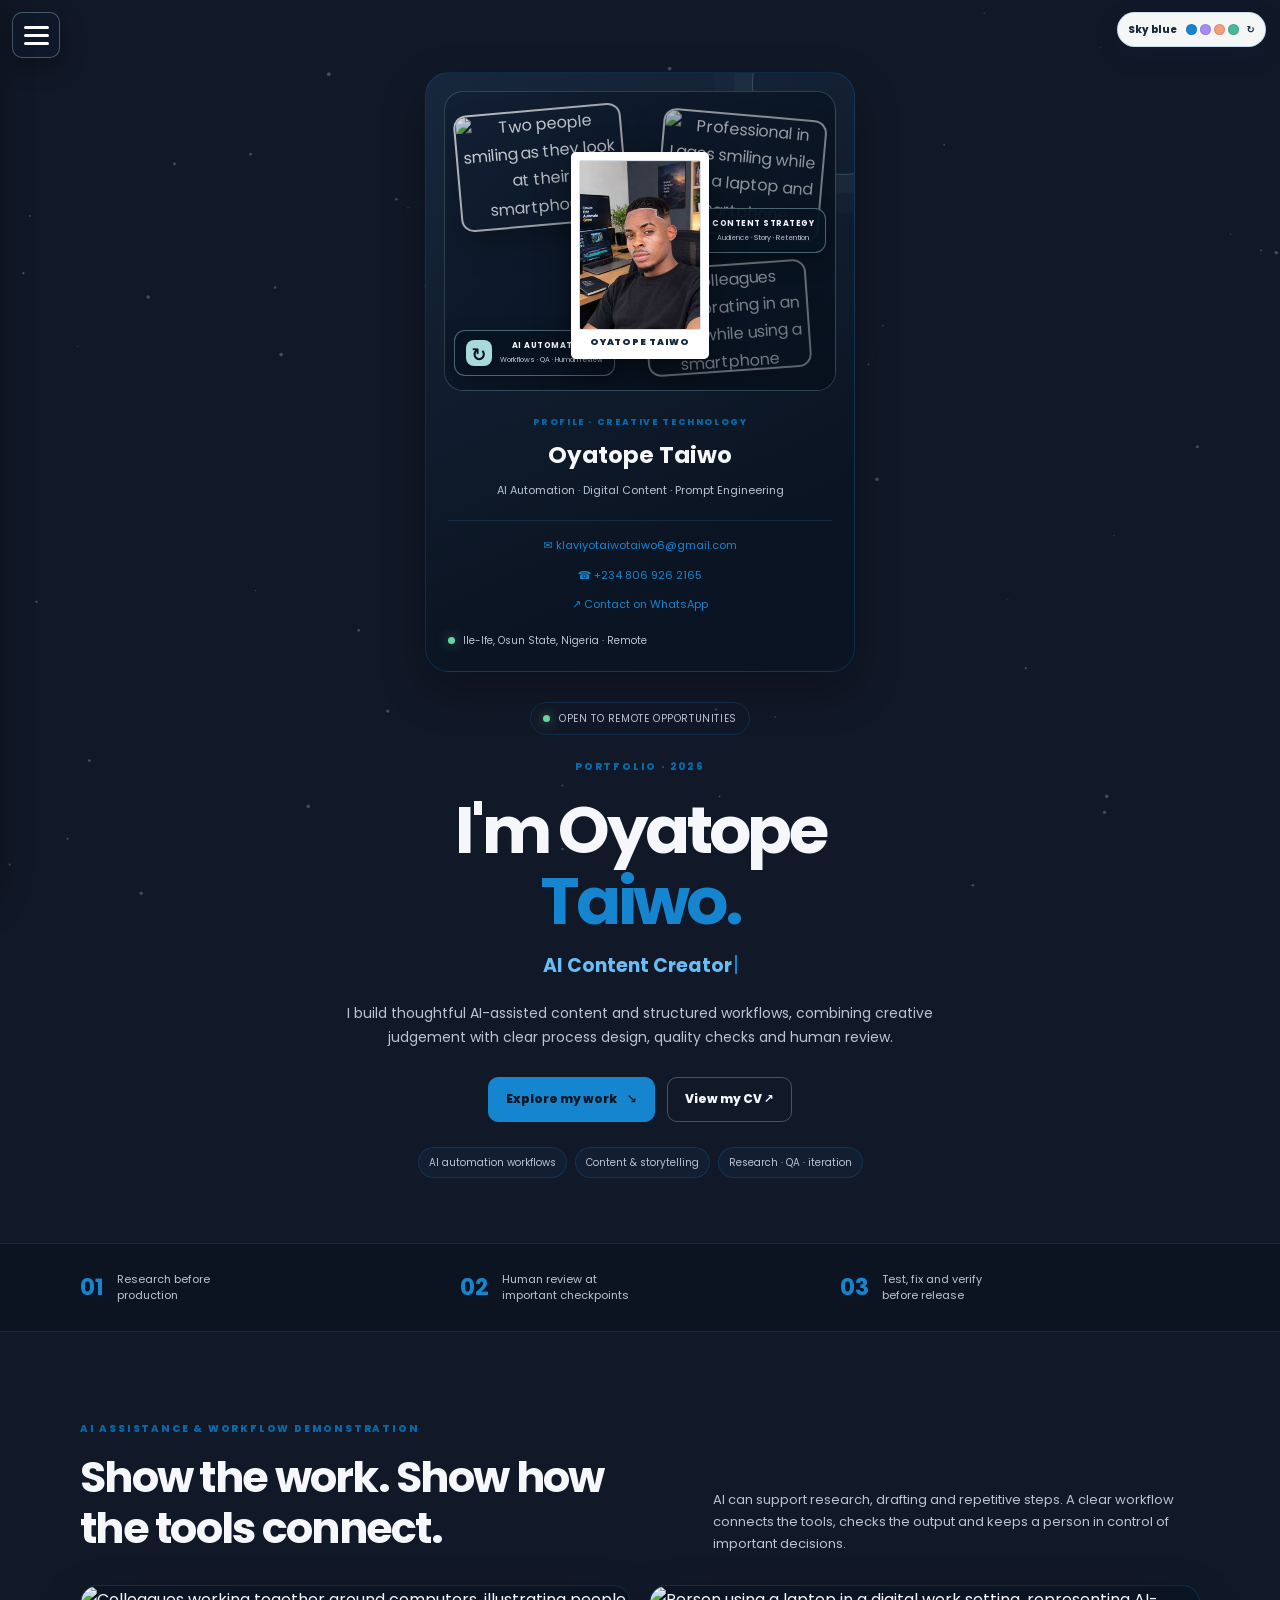
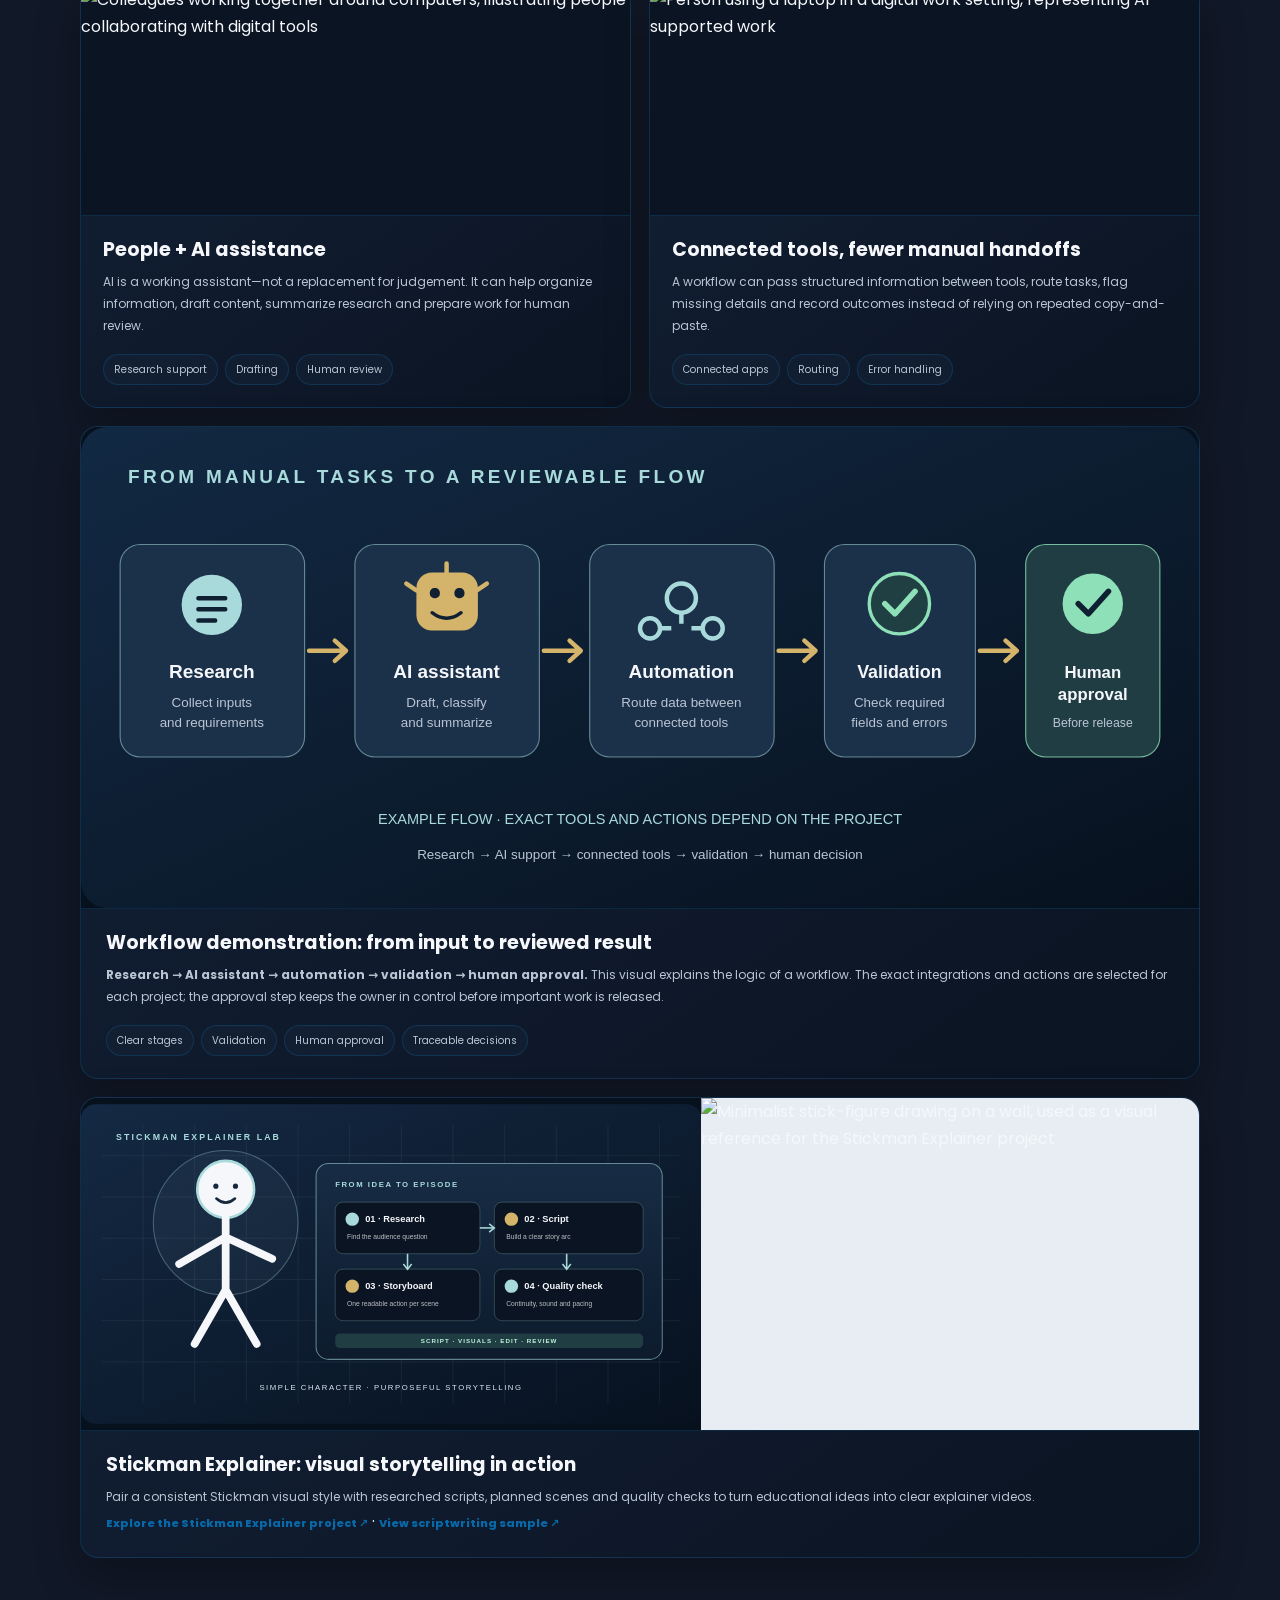
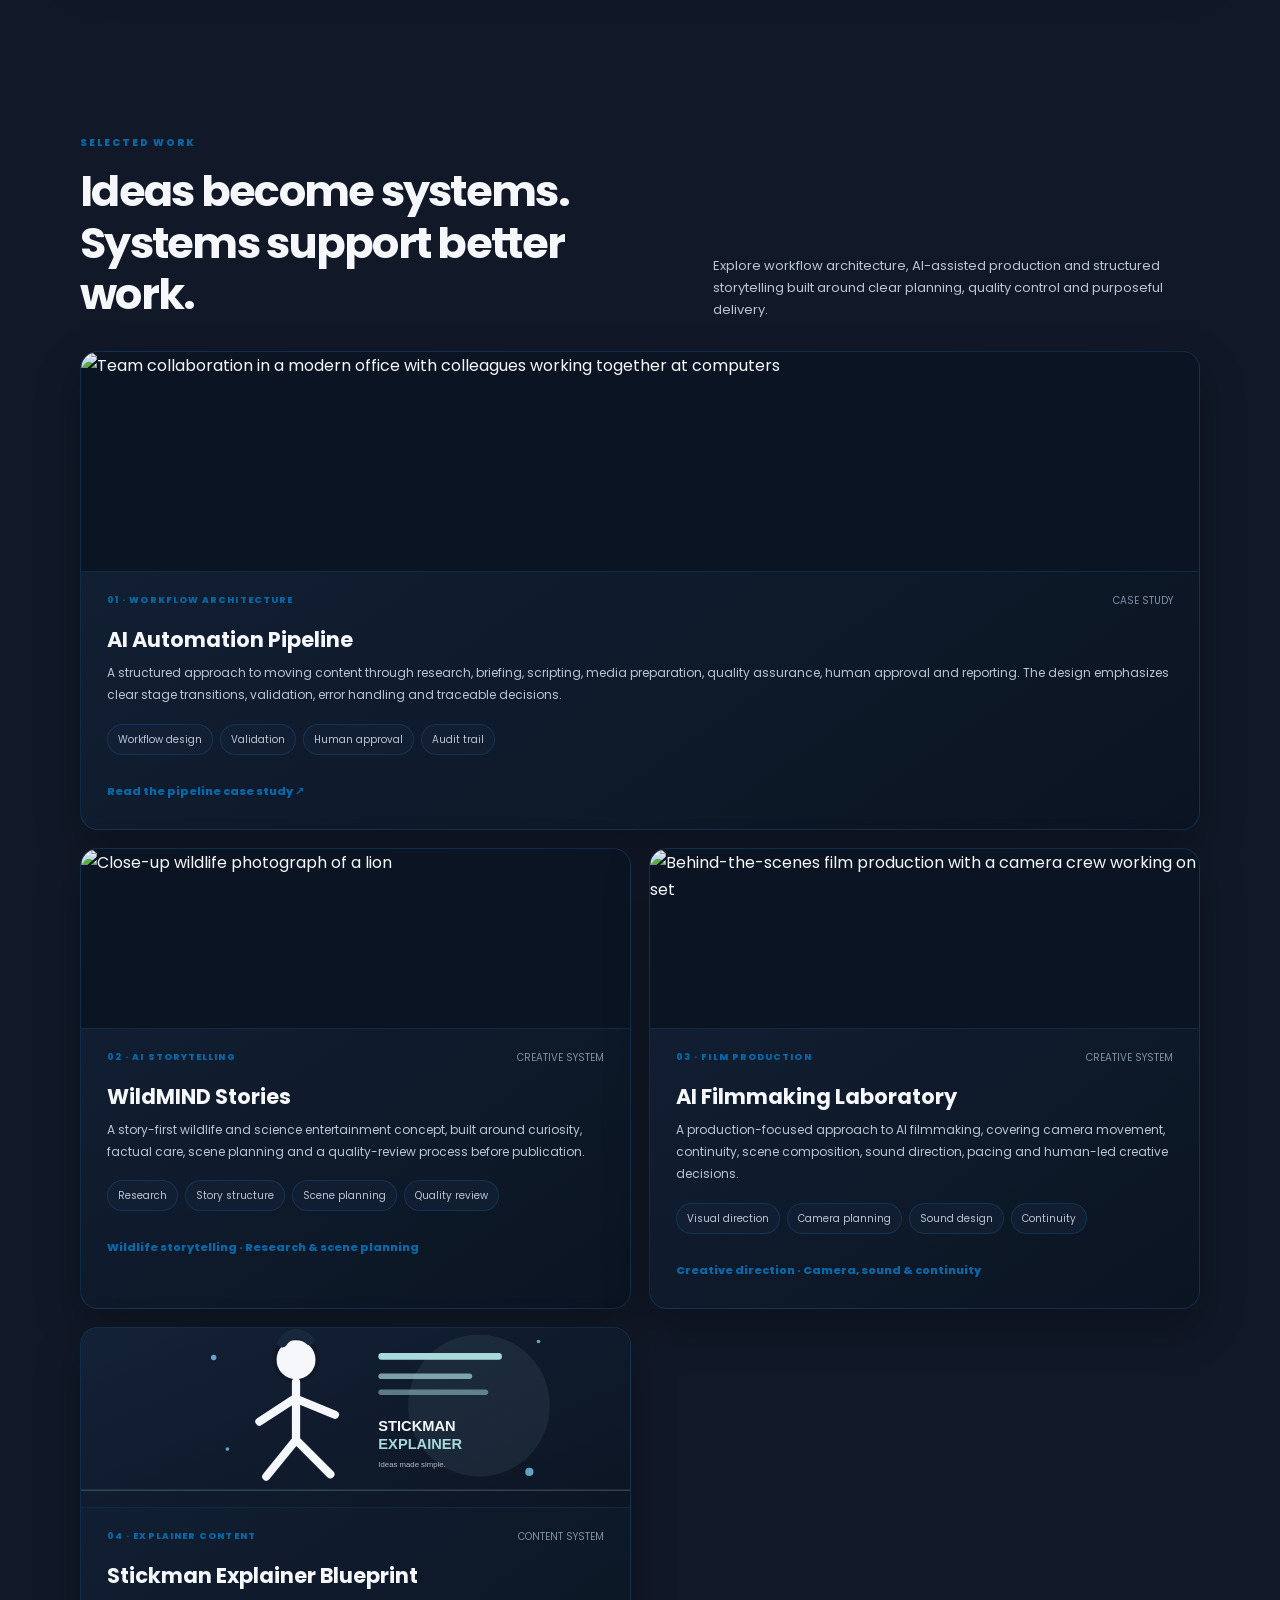
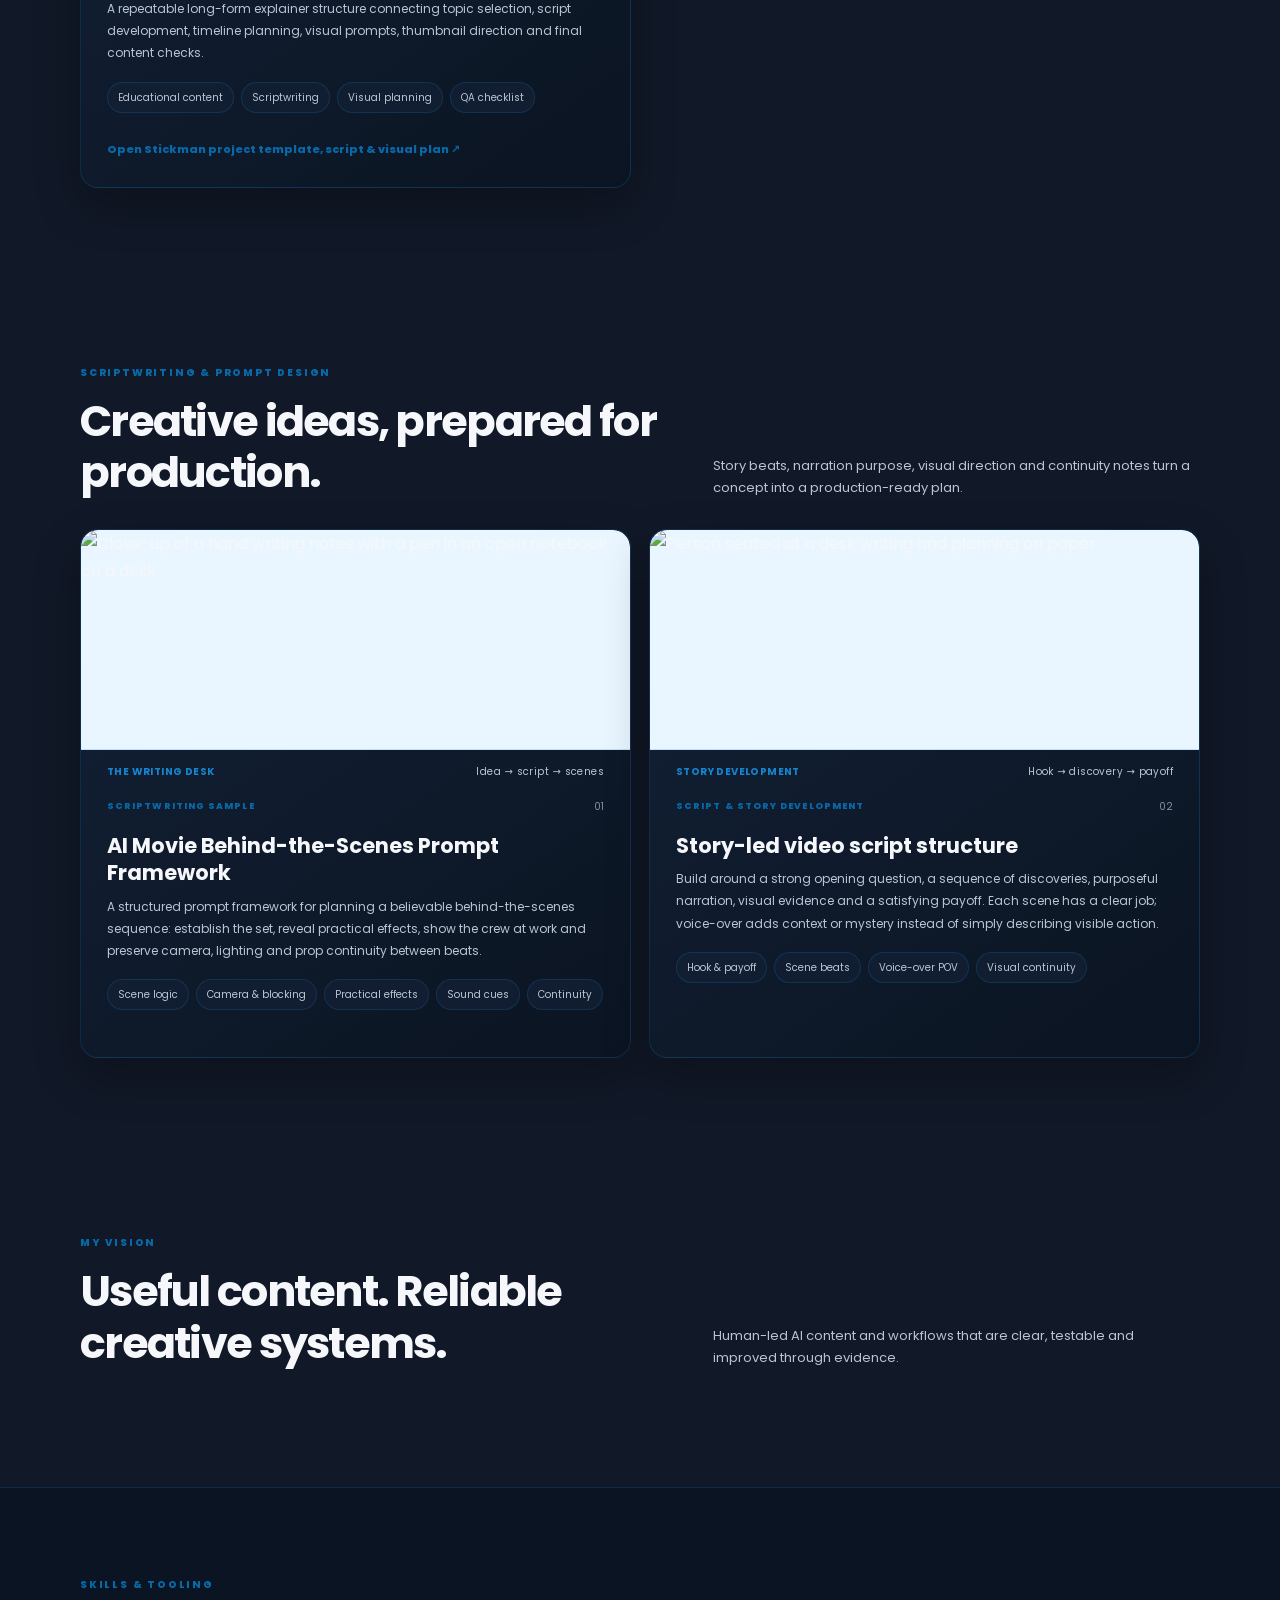
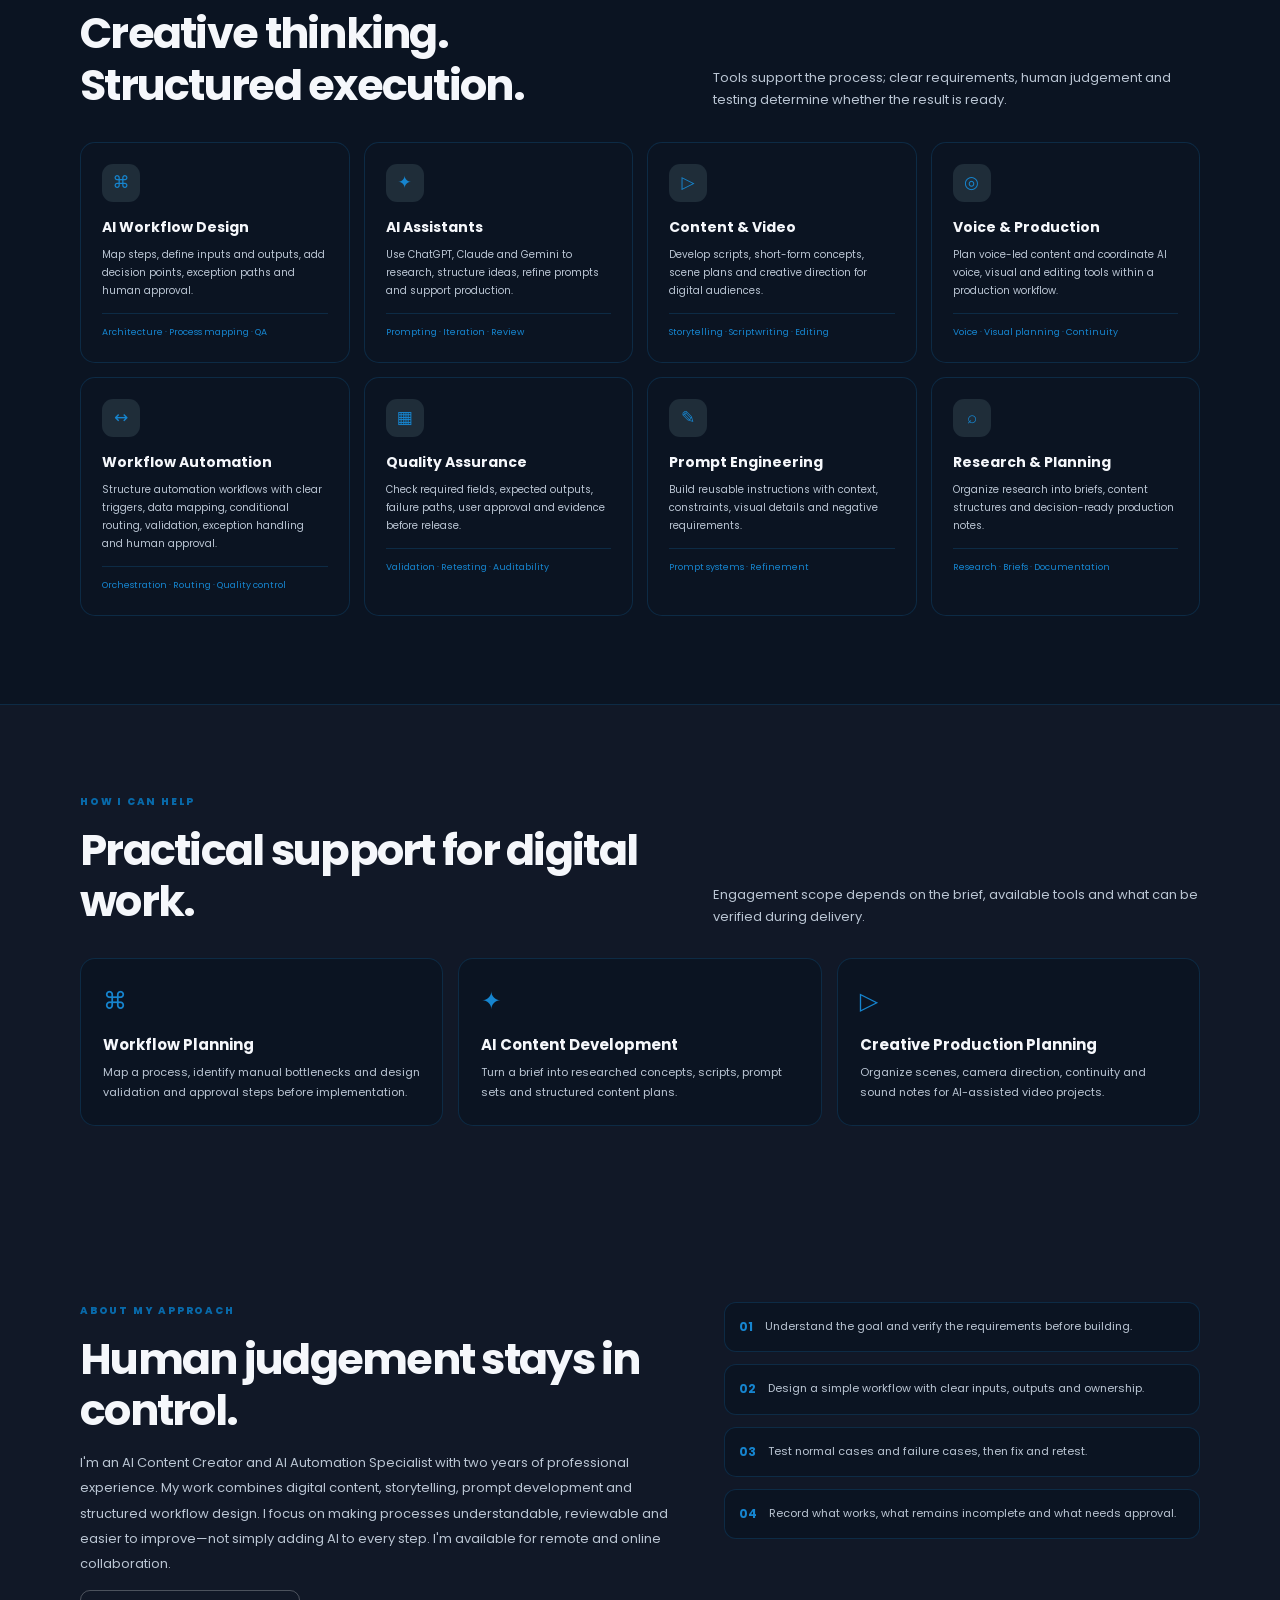
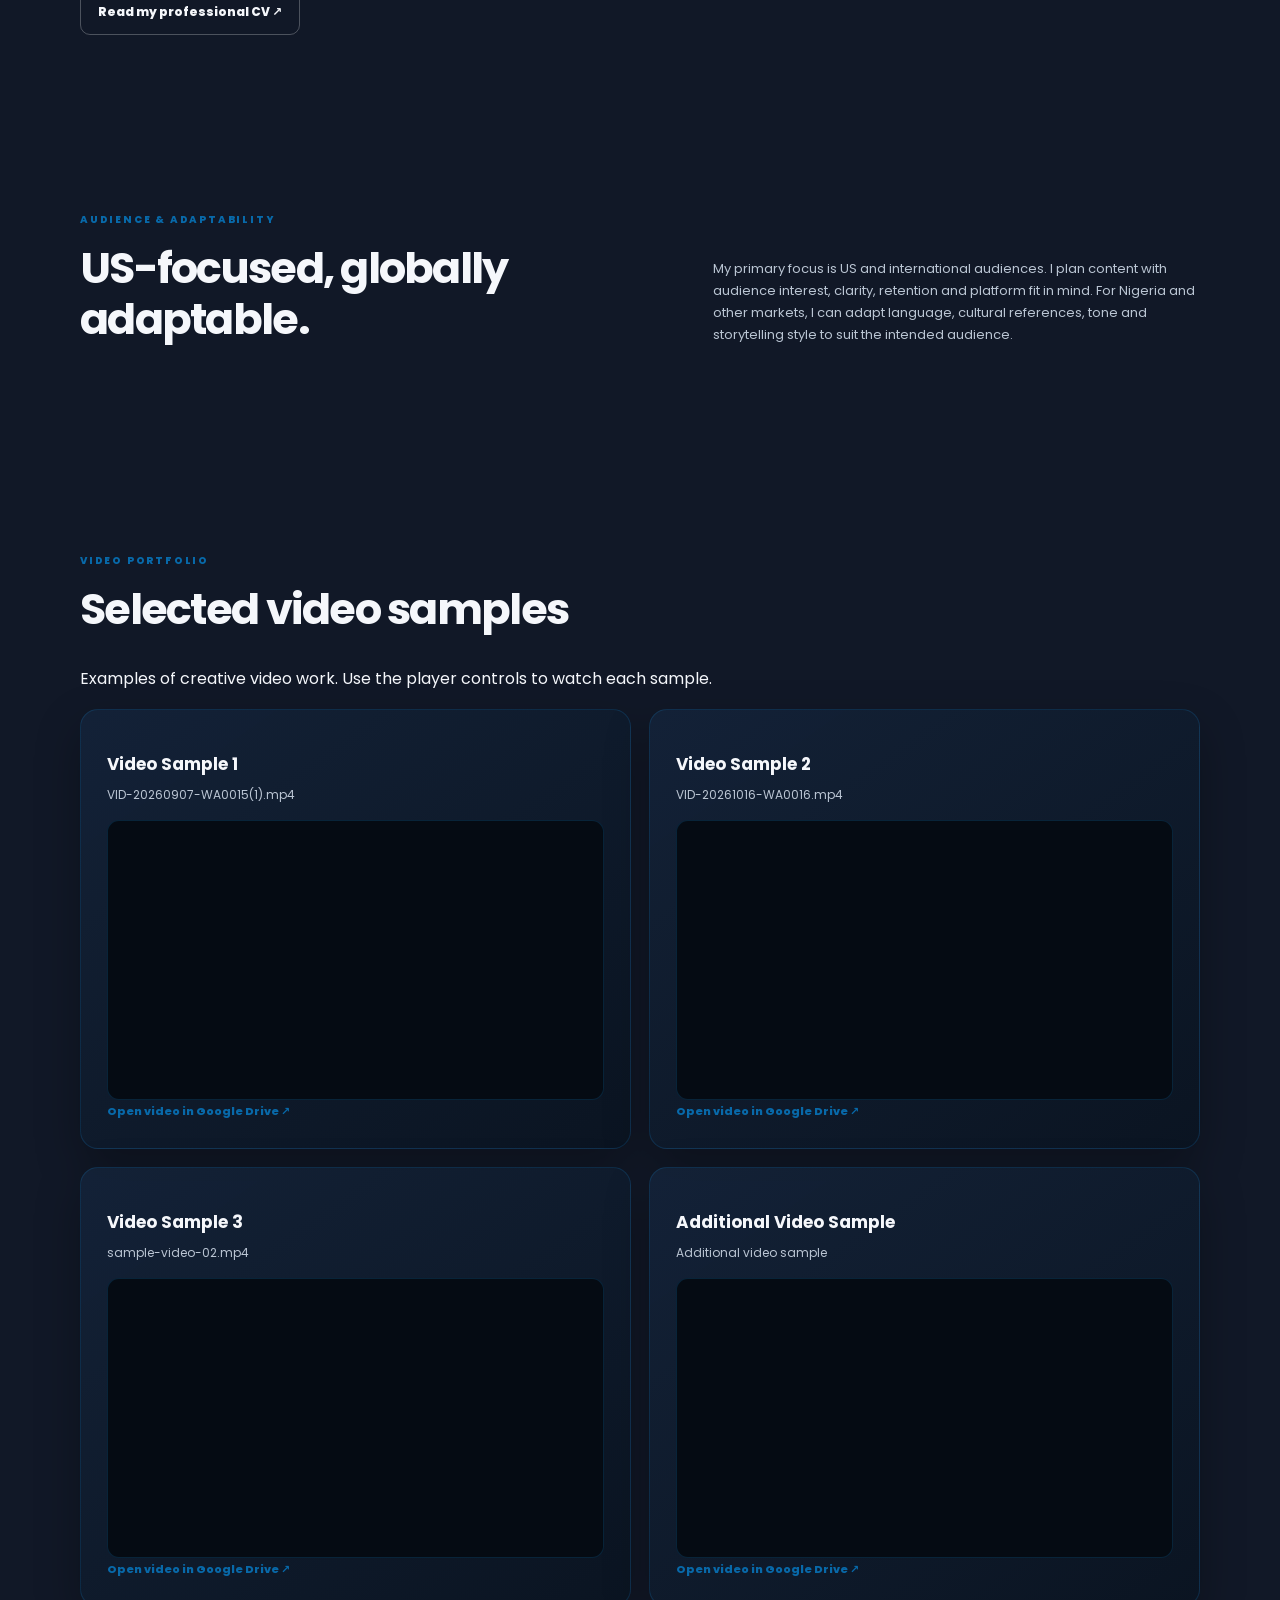
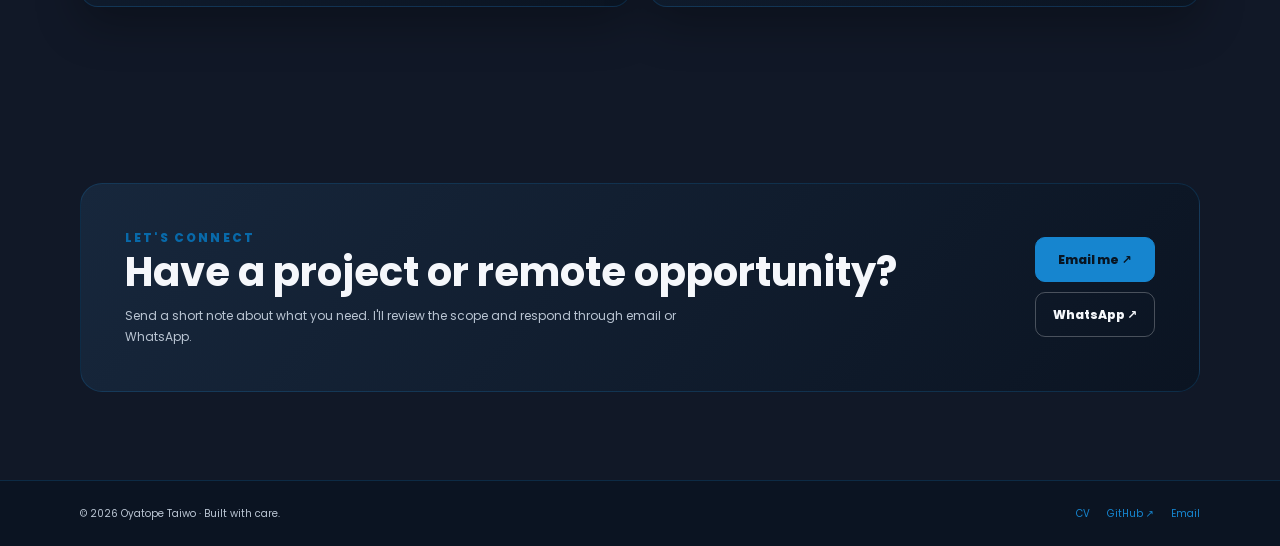
==== index.html @ c1679bc6 "Use a dedicated automation pipeline image and remove source branding from comments" ====
<!doctype html>
<html lang="en">
<head>
<meta charset="utf-8">
<meta name="viewport" content="width=device-width,initial-scale=1">
<meta name="theme-color" content="#0d1726">
<meta name="description" content="Oyatope Taiwo — AI Automation, AI Content Creation and Creative Technology. Explore selected work, workflow design and professional experience.">
<meta property="og:type" content="website">
<meta property="og:title" content="Oyatope Taiwo | AI Automation &amp; Creative Technology">
<meta property="og:description" content="Explore AI automation, content creation, scriptwriting, creative production and workflow design by Oyatope Taiwo.">
<meta property="og:url" content="https://williamsjam2x-ctrl.github.io/ai-content-creator-portfolio/">
<meta property="og:image" content="https://williamsjam2x-ctrl.github.io/ai-content-creator-portfolio/assets/profile.jpg">
<meta name="twitter:card" content="summary_large_image">
<meta name="twitter:title" content="Oyatope Taiwo | AI Automation &amp; Creative Technology">
<meta name="twitter:description" content="Explore AI automation, content creation, scriptwriting, creative production and workflow design by Oyatope Taiwo.">
<meta name="twitter:image" content="https://williamsjam2x-ctrl.github.io/ai-content-creator-portfolio/assets/profile.jpg">
<title>Oyatope Taiwo | AI Automation & Creative Technology</title>
<link rel="preconnect" href="https://fonts.googleapis.com">
<link rel="preconnect" href="https://fonts.gstatic.com" crossorigin>
<link href="https://fonts.googleapis.com/css2?family=Poppins:wght@400;500;600;700;800&display=swap" rel="stylesheet">
<style>
:root{--bg:#111827;--panel:#0b1422;--panel2:#142238;--blue:#a8dadc;--blue2:#77c7ee;--text:#f5f7fb;--muted:#bac5d3;--line:rgba(168,218,220,.2);--shadow:0 18px 45px rgba(0,0,0,.28);--wrap:1120px}
*{box-sizing:border-box}html{scroll-behavior:smooth;scroll-padding-top:86px}body{margin:0;background:var(--bg);color:var(--text);font-family:Poppins,system-ui,sans-serif;line-height:1.7;overflow-x:hidden}body.menu-open{overflow:hidden}a{color:var(--blue);text-underline-offset:4px}button{font:inherit}.wrap{width:min(var(--wrap),calc(100% - 42px));margin-inline:auto}.skip{position:absolute;left:-999px;top:10px;background:var(--blue);color:#07111e;padding:10px;z-index:1000}.skip:focus{left:10px}#particles{position:fixed;inset:0;width:100%;height:100%;z-index:0;pointer-events:none;opacity:.46}
header{position:sticky;top:0;z-index:50;background:rgba(11,20,34,.94);backdrop-filter:blur(14px);border-bottom:1px solid var(--line)}.topbar{min-height:74px;display:flex;align-items:center;justify-content:space-between;gap:16px}.brand{display:flex;align-items:center;gap:11px;text-decoration:none;color:var(--text);font-weight:800;line-height:1.2}.brand-mark{width:42px;height:42px;display:grid;place-items:center;border-radius:14px;background:linear-gradient(145deg,var(--blue),var(--blue2));color:#0a1724;font-weight:800}.brand small{display:block;margin-top:4px;color:var(--muted);font-size:10px;font-weight:500;letter-spacing:.02em}.desktop-nav{display:flex;align-items:center;gap:22px}.desktop-nav a,.side-nav a{font-size:12px;font-weight:600;text-decoration:none;color:var(--text)}.desktop-nav a:hover,.side-nav a:hover{color:var(--blue)}.nav-cv{border:1px solid var(--blue);padding:8px 13px;border-radius:9px}.menu-toggle{display:none;width:44px;height:42px;border:1px solid var(--line);border-radius:10px;background:transparent;cursor:pointer}.menu-toggle span{display:block;width:20px;height:2px;background:var(--text);margin:5px auto;transition:transform .22s,opacity .22s}.menu-toggle[aria-expanded=true] span:first-child{transform:translateY(7px) rotate(45deg)}.menu-toggle[aria-expanded=true] span:nth-child(2){opacity:0}.menu-toggle[aria-expanded=true] span:last-child{transform:translateY(-7px) rotate(-45deg)}.menu-overlay{position:fixed;inset:0;background:rgba(0,0,0,.6);z-index:59;opacity:0;visibility:hidden;transition:opacity .25s}.side-nav{position:fixed;right:0;top:0;height:100dvh;width:min(330px,86vw);padding:92px 28px 30px;background:var(--panel);border-left:1px solid var(--line);z-index:60;display:flex;flex-direction:column;gap:5px;transform:translateX(105%);transition:transform .28s ease;box-shadow:var(--shadow)}.side-nav a{padding:13px 12px;border-radius:9px}.side-nav a:hover{background:var(--panel2)}.side-nav .side-note{margin-top:auto;color:var(--muted);font-size:11px}
body.menu-open .side-nav{transform:translateX(0)}body.menu-open .menu-overlay{opacity:1;visibility:visible}
.hero{min-height:650px;display:grid;grid-template-columns:minmax(0,1.35fr) minmax(270px,.72fr);align-items:center;gap:clamp(34px,6vw,78px);padding-top:76px;padding-bottom:72px}.eyebrow{color:var(--blue);font-size:10px;font-weight:800;letter-spacing:.18em;margin:0 0 15px}.availability{display:inline-flex;align-items:center;gap:9px;border:1px solid var(--line);border-radius:100px;padding:7px 12px;color:var(--muted);font-size:10px;letter-spacing:.06em}.dot{width:7px;height:7px;border-radius:50%;background:#65d6a3;box-shadow:0 0 12px rgba(101,214,163,.6)}.hero h1{font-size:clamp(42px,6vw,72px);line-height:1.08;letter-spacing:-.055em;margin:20px 0 12px}.hero h1 span{color:var(--blue)}.role{color:var(--blue2);font-weight:700;font-size:clamp(15px,2vw,19px);margin:0 0 20px}.hero-copy>p:not(.eyebrow):not(.role){max-width:660px;color:var(--muted);font-size:14px}.actions{display:flex;flex-wrap:wrap;gap:12px;margin-top:27px}.btn{min-height:45px;display:inline-flex;align-items:center;justify-content:center;gap:9px;padding:11px 17px;border:1px solid var(--blue);border-radius:10px;text-decoration:none;font-size:12px;font-weight:750;transition:transform .2s,background .2s,color .2s}.btn:hover{transform:translateY(-2px)}.btn-primary{background:var(--blue);color:#081522}.btn-primary:hover{background:#c9f0f1;color:#081522}.btn-ghost{background:transparent;color:var(--text);border-color:rgba(255,255,255,.25)}.quick-tags{display:flex;flex-wrap:wrap;gap:8px;margin-top:25px}.quick-tags span,.pills span{font-size:10px;border:1px solid var(--line);border-radius:100px;padding:6px 10px;color:var(--muted);background:rgba(20,34,56,.65)}
.profile-card{position:relative;padding:28px;background:linear-gradient(155deg,#17273c,#0b1422 75%);border:1px solid var(--line);border-radius:24px;box-shadow:var(--shadow);overflow:hidden}.profile-card:before{content:"";position:absolute;width:180px;height:180px;right:-80px;top:-80px;border:1px solid rgba(168,218,220,.24);border-radius:50%;box-shadow:0 0 0 18px rgba(168,218,220,.035),0 0 0 38px rgba(168,218,220,.025)}.portrait-wrap{width:130px;height:130px;margin:0 auto 22px;position:relative}.portrait-wrap:before{content:"";position:absolute;inset:-8px;border:1px solid var(--blue);border-radius:50%;opacity:.65;animation:orbit 18s linear infinite}.portrait{width:100%;height:100%;display:block;object-fit:cover;object-position:center;border-radius:50%;border:4px solid #20364c;background:#17273c}.profile-card .eyebrow{text-align:center;margin-bottom:6px;font-size:9px}.profile-card h2{text-align:center;font-size:23px;margin:0}.profile-sub{text-align:center;color:var(--muted);font-size:11px;margin:6px 0 20px}.profile-links{border-top:1px solid var(--line);padding-top:15px;display:grid;gap:11px}.profile-links a{font-size:11px;overflow-wrap:anywhere;text-decoration:none}.profile-links a:hover{text-decoration:underline}.location{color:var(--muted);font-size:10px;margin-top:18px;display:flex;gap:8px;align-items:center}
main,footer,.principles{position:relative;z-index:1}.principles{border-block:1px solid var(--line);background:rgba(11,20,34,.76)}.principles-inner{display:grid;grid-template-columns:repeat(3,1fr);gap:20px;padding-block:24px}.principle{display:flex;align-items:center;gap:13px}.principle strong{font-size:23px;color:var(--blue)}.principle span{font-size:11px;line-height:1.5;color:var(--muted)}
section.content{padding-top:88px;padding-bottom:88px}.section-head{display:grid;grid-template-columns:1.1fr .9fr;gap:38px;align-items:end;margin-bottom:30px}.section-head h2,.about h2{font-size:clamp(29px,4vw,43px);line-height:1.2;letter-spacing:-.04em;margin:0}.section-head>p{margin:0;color:var(--muted);font-size:13px}.project-grid{display:grid;grid-template-columns:repeat(2,minmax(0,1fr));gap:18px}.project{position:relative;padding:26px;border:1px solid var(--line);border-radius:18px;background:linear-gradient(145deg,rgba(20,34,56,.95),rgba(11,20,34,.96));box-shadow:var(--shadow);transition:transform .22s,border-color .22s}.project:hover{transform:translateY(-4px);border-color:rgba(168,218,220,.55)}.project.featured{grid-column:1/-1}.project-top{display:flex;align-items:center;justify-content:space-between;gap:12px}.project-type{font-size:9px;font-weight:800;letter-spacing:.12em;color:var(--blue)}.project-number{font-size:10px;color:#7f91a6}.project h3{font-size:21px;line-height:1.3;margin:17px 0 9px}.project p{font-size:12px;color:var(--muted);margin:0;line-height:1.85}.pills{display:flex;flex-wrap:wrap;gap:7px;margin:17px 0 21px}.text-link{font-size:11px;font-weight:800;text-decoration:none}.text-link:hover{text-decoration:underline}.evidence-note{margin-top:15px;padding:13px 15px;border-left:2px solid var(--blue);background:rgba(168,218,220,.06);color:var(--muted);font-size:10px}
.skills-section{background:rgba(11,20,34,.72);border-block:1px solid var(--line)}.skill-grid{display:grid;grid-template-columns:repeat(4,minmax(0,1fr));gap:14px}.skill{padding:21px;border:1px solid var(--line);border-radius:15px;background:var(--panel)}.skill-icon{width:38px;height:38px;display:grid;place-items:center;border-radius:11px;background:rgba(168,218,220,.12);color:var(--blue);font-size:17px}.skill h3{font-size:14px;margin:14px 0 7px}.skill p{font-size:10px;color:var(--muted);line-height:1.8;margin:0}.skill small{display:block;color:var(--blue);font-size:9px;margin-top:13px;padding-top:11px;border-top:1px solid var(--line)}
.service-grid{display:grid;grid-template-columns:repeat(3,minmax(0,1fr));gap:15px}.service{padding:22px;border:1px solid var(--line);border-radius:15px;background:var(--panel)}.service .symbol{font-size:24px;color:var(--blue)}.service h3{font-size:15px;margin:10px 0 6px}.service p{font-size:11px;color:var(--muted);line-height:1.8;margin:0}
.about-layout{display:grid;grid-template-columns:1fr .8fr;gap:50px;align-items:start}.about-copy{font-size:13px;color:var(--muted);line-height:1.95}.approach-list{display:grid;gap:12px}.approach-item{display:flex;gap:12px;padding:14px;border:1px solid var(--line);border-radius:12px;background:var(--panel)}.approach-item b{color:var(--blue);font-size:12px}.approach-item span{font-size:11px;color:var(--muted)}
.contact-box{padding:clamp(24px,5vw,44px);border:1px solid var(--line);border-radius:22px;background:linear-gradient(130deg,#17273c,#0b1422);display:grid;grid-template-columns:1fr auto;gap:25px;align-items:center}.contact-box h2{font-size:clamp(27px,4vw,40px);line-height:1.2;margin:0 0 10px}.contact-box p{font-size:12px;color:var(--muted);margin:0;max-width:620px}.contact-actions{display:flex;flex-direction:column;gap:10px}.contact-actions .btn{white-space:nowrap}
footer{border-top:1px solid var(--line);background:var(--panel)}.footer-inner{display:flex;justify-content:space-between;align-items:center;gap:18px;padding-block:24px}.footer-inner p{font-size:10px;color:var(--muted);margin:0}.footer-links{display:flex;gap:17px;flex-wrap:wrap}.footer-links a{font-size:10px;text-decoration:none}.to-top{position:fixed;right:18px;bottom:18px;width:47px;height:47px;display:grid;place-items:center;border:1px solid var(--line);border-radius:50%;background:var(--blue);color:#091521;font-size:20px;text-decoration:none;box-shadow:var(--shadow);z-index:30;opacity:0;pointer-events:none;transform:translateY(8px);transition:opacity .2s,transform .2s}.to-top.visible{opacity:1;pointer-events:auto;transform:translateY(0)}
.reveal{opacity:0;transform:translateY(18px);transition:opacity .55s ease,transform .55s ease}.reveal.in-view{opacity:1;transform:translateY(0)}.type-caret{display:inline-block;width:2px;height:1em;vertical-align:-.12em;background:var(--blue);margin-left:3px;animation:blink .8s steps(2,start) infinite}
@keyframes orbit{to{transform:rotate(360deg)}}@keyframes blink{to{opacity:0}}
@media(max-width:900px){.desktop-nav{gap:13px}.desktop-nav a{font-size:11px}.hero{gap:35px;min-height:auto;padding-top:62px}.skill-grid{grid-template-columns:repeat(2,minmax(0,1fr))}.service-grid{grid-template-columns:repeat(2,minmax(0,1fr))}}
@media(max-width:700px){.desktop-nav{display:none}.menu-toggle{display:block}.hero{grid-template-columns:1fr;padding-top:50px;padding-bottom:48px;gap:36px}.hero h1{font-size:clamp(42px,11vw,64px)}.profile-card{max-width:410px;width:100%;margin-inline:auto}.principles-inner{gap:12px}.principle{align-items:flex-start;gap:8px}.principle strong{font-size:18px}.principle span{font-size:9px}.section-head{grid-template-columns:1fr;gap:12px}.project-grid{grid-template-columns:1fr}.project.featured{grid-column:auto}.about-layout{grid-template-columns:1fr;gap:22px}.contact-box{grid-template-columns:1fr}.contact-actions{flex-direction:row;flex-wrap:wrap}.contact-actions .btn{white-space:normal}.footer-inner{align-items:flex-start;flex-direction:column}.side-nav{display:flex}}
@media(max-width:430px){.wrap{width:calc(100% - 30px)}.brand small{max-width:210px;font-size:9px}.brand-mark{width:38px;height:38px}.hero h1{font-size:41px}.hero-copy>p:not(.eyebrow):not(.role){font-size:12px}.actions .btn{flex:1}.principles-inner{grid-template-columns:1fr;gap:13px}.principle{align-items:center}.principle span br{display:none}.skill-grid,.service-grid{grid-template-columns:1fr}.skill p{min-height:0}.project{padding:21px}.project h3{font-size:19px}.contact-actions{flex-direction:column}.contact-actions .btn{width:100%}}
@media(prefers-reduced-motion:reduce){*,*::before,*::after{scroll-behavior:auto!important;animation-duration:.01ms!important;animation-iteration-count:1!important;transition-duration:.01ms!important}.reveal{opacity:1;transform:none}}

/* REFERENCE-MATCH PASS: Christian's fixed top-left hamburger + left slide-out navigation */
header{position:fixed;inset:0 0 auto 0;height:0;min-height:0;background:transparent;border:0;backdrop-filter:none;pointer-events:none}
.topbar{min-height:0;width:100%;margin:0;padding:0}
.brand,.desktop-nav{display:none!important}
.menu-toggle{display:block!important;position:fixed;top:12px;left:12px;z-index:70;width:48px;height:46px;background:#0f172a;border:1px solid rgba(168,218,220,.35);box-shadow:0 8px 24px rgba(0,0,0,.35);pointer-events:auto}
.menu-toggle span{height:3px;width:25px;background:#fff;border-radius:2px}
.side-nav{left:0;right:auto;top:0;transform:translateX(-105%);width:256px;max-width:84vw;padding:82px 18px 28px;border-left:0;border-right:1px solid var(--line);border-radius:0 0 18px 0;box-shadow:8px 0 35px rgba(0,0,0,.35);z-index:65}
.side-nav a{font-size:15px;padding:11px 12px;margin:2px 0;border-radius:5px;border-left:4px solid transparent;transition:background .25s,border-color .25s,color .25s}
.side-nav a:hover,.side-nav a:focus-visible{background:#142238;border-left-color:#1e90ff;color:#a8dadc}
body.menu-open .side-nav{transform:translateX(0)}
.hero{min-height:100vh;grid-template-columns:minmax(0,760px);justify-content:center;gap:30px;padding-top:72px;padding-bottom:65px;text-align:center}
.hero-copy{order:2}.profile-card{order:1;width:min(100%,430px);margin:0 auto;padding:22px}
.hero-copy .availability{margin-inline:auto}.hero-copy .actions,.hero-copy .quick-tags{justify-content:center}.hero-copy>p:not(.eyebrow):not(.role){margin-inline:auto}
.hero h1{font-size:clamp(42px,7vw,66px)}.portrait-wrap{width:150px;height:150px}
.project{overflow:hidden}.project-preview{display:block;width:calc(100% + 52px);height:180px;object-fit:cover;margin:-26px -26px 20px;border-bottom:1px solid var(--line);background:#0b1422}.project:before{display:none}
.project.featured .project-preview{height:220px}
@media(max-width:700px){.hero{grid-template-columns:1fr;min-height:auto;padding-top:76px;gap:25px}.hero-copy{order:2}.profile-card{order:1}.side-nav{display:flex}.project-preview{width:calc(100% + 42px);height:170px;margin:-21px -21px 18px}.project.featured .project-preview{height:205px}}


.video-frame{position:relative;width:100%;aspect-ratio:16/9;margin-top:14px;overflow:hidden;border:1px solid var(--line);border-radius:12px;background:#050b13}
.video-frame iframe{width:100%;height:100%;border:0;display:block}
.video-note{font-size:10px;color:var(--muted);overflow-wrap:anywhere}
.video-grid .project h3{font-size:17px}
@media(max-width:700px){.video-frame{aspect-ratio:16/10}}


/* Hero visual collage: meaningful imagery, real owner photo, no invented performance metrics */
.social-showcase{height:300px;position:relative;margin:-4px -4px 24px;border-radius:19px;overflow:hidden;isolation:isolate;background:linear-gradient(135deg,#142238,#07111e);border:1px solid rgba(168,218,220,.22)}
.showcase-photo{position:absolute;overflow:hidden;border:2px solid rgba(255,255,255,.82);border-radius:13px;box-shadow:0 15px 28px rgba(0,0,0,.32)}
.showcase-photo img{display:block;width:100%;height:100%;object-fit:cover}
.showcase-photo-one{left:12px;top:17px;width:43%;height:117px;transform:rotate(-5deg)}
.showcase-photo-two{right:12px;top:22px;width:42%;height:122px;transform:rotate(5deg)}
.showcase-photo-three{right:26px;bottom:18px;width:42%;height:108px;transform:rotate(-4deg)}
.showcase-glow{position:absolute;inset:0;background:linear-gradient(135deg,rgba(8,18,31,.12),rgba(8,18,31,.64));z-index:1;pointer-events:none}
.profile-sticker{position:absolute;z-index:6;left:50%;top:50%;transform:translate(-50%,-43%) rotate(-2deg);width:126px;padding:6px 6px 10px;background:#fff;border-radius:10px;box-shadow:0 12px 35px rgba(0,0,0,.48);color:#15283b;text-align:center}
.profile-sticker img{display:block;width:100%;height:139px;object-fit:contain;object-position:center center;background:#fff;border-radius:6px}
.profile-sticker span{display:block;padding-top:7px;font-size:9px;line-height:1.2;font-weight:900;letter-spacing:.08em}
.floating-badge{position:absolute;z-index:4;display:flex;align-items:center;gap:8px;padding:9px 11px;border:1px solid rgba(168,218,220,.42);border-radius:11px;background:rgba(9,20,34,.94);box-shadow:0 8px 22px rgba(0,0,0,.3);max-width:calc(100% - 20px)}
.floating-badge b{display:block;color:#f5f7fb;font-size:8px;letter-spacing:.06em;line-height:1.35}
.floating-badge small{display:block;margin-top:3px;color:#bac5d3;font-size:7px;line-height:1.35}
.automation-badge{left:9px;bottom:14px}.growth-badge{right:9px;top:116px}
.badge-icon{display:grid;place-items:center;width:26px;height:26px;border-radius:8px;background:#a8dadc;color:#0b1422;font-size:18px;font-weight:900}
.growth-bars{height:25px;display:flex;align-items:end;gap:3px;padding:4px;border-radius:7px;background:rgba(168,218,220,.12)}
.growth-bars i{display:block;width:4px;border-radius:2px 2px 0 0;background:#a8dadc}.growth-bars i:nth-child(1){height:6px}.growth-bars i:nth-child(2){height:10px}.growth-bars i:nth-child(3){height:14px}.growth-bars i:nth-child(4){height:19px}
@media(max-width:700px){.social-showcase{height:280px;margin:0 0 22px}.showcase-photo-one{width:45%;height:105px}.showcase-photo-two{width:43%;height:112px}.showcase-photo-three{width:43%;height:96px}.profile-sticker{width:116px}.profile-sticker img{height:126px}.floating-badge{padding:8px 9px}.automation-badge{bottom:10px;left:7px}.growth-badge{top:112px;right:7px}}
</style>

<style id="portfolio-visual-demo">
/* Visual storytelling cards + tap-to-preview colour themes */
.visual-story-image{display:block;width:calc(100% + 52px);height:220px;object-fit:cover;margin:-26px -26px 20px;border-radius:17px 17px 0 0;border-bottom:1px solid var(--line);background:#eaf6ff}
.visual-story-caption{display:flex;justify-content:space-between;align-items:center;gap:10px;margin:-7px 0 18px;color:var(--muted);font-size:10px;letter-spacing:.04em}
.visual-story-caption strong{color:var(--blue);font-size:10px}
.theme-demo{position:fixed;right:14px;top:12px;z-index:75;display:flex;align-items:center;gap:8px;max-width:calc(100vw - 86px);padding:8px 10px;border:1px solid var(--line);border-radius:999px;background:rgba(255,255,255,.96);color:#172b3a;box-shadow:0 8px 25px rgba(18,48,71,.15);cursor:pointer;font-size:10px;font-weight:800;letter-spacing:.01em}
.theme-demo:focus-visible{outline:3px solid #1685cf;outline-offset:3px}
.theme-demo-swatches{display:flex;gap:3px}
.theme-demo-swatches i{display:block;width:11px;height:11px;border-radius:50%;border:1px solid rgba(0,0,0,.12)}
.theme-demo-swatches i:nth-child(1){background:#1685cf}.theme-demo-swatches i:nth-child(2){background:#a78bfa}.theme-demo-swatches i:nth-child(3){background:#f59e7a}.theme-demo-swatches i:nth-child(4){background:#4ab89a}
body[data-palette="lavender"]{--blue:#b69aff;--blue2:#d1c1ff;--line:rgba(182,154,255,.28);--sky:#9b7cf5;--sky-deep:#7654d6;--sky-pale:#f0eaff;--sky-wash:#faf7ff}
body[data-palette="peach"]{--blue:#ffad8b;--blue2:#ffd0bb;--line:rgba(255,173,139,.32);--sky:#f59e7a;--sky-deep:#cf6945;--sky-pale:#fff0e8;--sky-wash:#fff9f5}
body[data-palette="mint"]{--blue:#75d7bd;--blue2:#a6ead8;--line:rgba(117,215,189,.3);--sky:#4ab89a;--sky-deep:#21866e;--sky-pale:#e4faf3;--sky-wash:#f3fffb}
body[data-palette="sky"]{--blue:#1685cf;--blue2:#69bdf4;--line:rgba(22,133,207,.2);--sky:#1685cf;--sky-deep:#0869a9;--sky-pale:#eaf6ff;--sky-wash:#f6fbff}
body[data-palette="lavender"] .eyebrow,body[data-palette="peach"] .eyebrow,body[data-palette="mint"] .eyebrow,body[data-palette="sky"] .eyebrow,
body[data-palette="lavender"] .project-type,body[data-palette="peach"] .project-type,body[data-palette="mint"] .project-type,body[data-palette="sky"] .project-type,
body[data-palette="lavender"] .text-link,body[data-palette="peach"] .text-link,body[data-palette="mint"] .text-link,body[data-palette="sky"] .text-link{color:var(--sky-deep)}
body[data-palette="lavender"] .primary,body[data-palette="peach"] .primary,body[data-palette="mint"] .primary,body[data-palette="sky"] .primary,
body[data-palette="lavender"] .site-header nav .nav-cta,body[data-palette="peach"] .site-header nav .nav-cta,body[data-palette="mint"] .site-header nav .nav-cta,body[data-palette="sky"] .site-header nav .nav-cta{background:var(--sky-deep)}
body[data-palette="lavender"] .project-card,body[data-palette="peach"] .project-card,body[data-palette="mint"] .project-card,body[data-palette="sky"] .project-card,
body[data-palette="lavender"] .skill-card,body[data-palette="peach"] .skill-card,body[data-palette="mint"] .skill-card,body[data-palette="sky"] .skill-card{border-color:var(--line)}
@media(max-width:520px){.theme-demo{right:10px;top:10px;padding:7px 8px;font-size:9px}.visual-story-image{height:185px;margin:-21px -21px 17px;width:calc(100% + 42px)}.visual-story-caption{font-size:9px}}
</style>
<style id="ai-assistance-visuals">
.ai-visual-grid{display:grid;grid-template-columns:1fr 1fr;gap:18px;align-items:stretch}
.ai-visual-card{overflow:hidden;border:1px solid var(--line);border-radius:18px;background:linear-gradient(145deg,rgba(20,34,56,.97),rgba(11,20,34,.98));box-shadow:var(--shadow)}
.ai-visual-card>img{display:block;width:100%;height:230px;object-fit:cover;background:#0b1422;border-bottom:1px solid var(--line)}
.ai-visual-card .ai-card-copy{padding:22px}
.ai-visual-card h3{font-size:19px;line-height:1.3;margin:0 0 8px}
.ai-visual-card p{font-size:12px;line-height:1.85;color:var(--muted);margin:0}
.ai-visual-card .pills{margin-bottom:0}
.ai-visual-card>img.ai-workflow-art{display:block;width:100%;height:auto;max-height:none;object-fit:contain;background:#07111e}
.ai-visual-card.wide{grid-column:1/-1}
.ai-visual-card.wide .ai-card-copy{padding:22px 25px}
@media(max-width:700px){.ai-visual-grid{grid-template-columns:1fr}.ai-visual-card.wide{grid-column:auto}.ai-visual-card>img{height:200px}}


/* Passport-style professional portrait presentation */
.profile-sticker{width:138px;padding:7px 7px 10px;background:#fff;border:1px solid rgba(255,255,255,.85);border-radius:5px;transform:translate(-50%,-43%);box-shadow:0 14px 36px rgba(0,0,0,.45)}
.profile-sticker img{width:100%;height:170px;object-fit:cover;object-position:center 22%;background:#dcecf5;border:1px solid #d9e2e8;border-radius:2px}
@media(max-width:700px){.profile-sticker{width:116px;padding:6px 6px 9px}.profile-sticker img{height:145px}}
</style>


<style id="stickman-visual-pair-style">
/* Pair the Stickman explainer board with its photographic visual reference. */
.stickman-visual-pair{display:grid;grid-template-columns:1.15fr .85fr;gap:0;background:#07111e;border-bottom:1px solid var(--line);align-items:stretch}
.stickman-visual-pair img{display:block;width:100%;height:100%;min-height:240px;object-fit:cover}
.stickman-visual-pair .stickman-board{object-fit:contain;background:#07111e}
.stickman-visual-pair .stickman-photo{object-position:center;background:#e7edf2}
@media(max-width:700px){.stickman-visual-pair{grid-template-columns:1fr}.stickman-visual-pair img{height:auto;min-height:0;max-height:280px}.stickman-visual-pair .stickman-board{min-height:220px;object-fit:contain}}
</style>
</head>
<body id="top">
<a class="skip" href="#main">Skip to content</a>
<canvas id="particles" aria-hidden="true"></canvas>
<header>
  <div class="topbar wrap">
    <a class="brand" href="#top" aria-label="Oyatope Taiwo home"><span class="brand-mark">OT</span><span>Oyatope Taiwo<small>AI Automation · Content · Creative Technology</small></span></a>
    <nav class="desktop-nav" aria-label="Main navigation"><a href="#about">About</a><a href="#skills">Skills</a><a href="#work">Projects</a><a href="#services">Services</a><a href="#contact">Contact</a><a class="nav-cv" href="cv.html">View CV ↗</a></nav>
    <button class="menu-toggle" id="menu-toggle" type="button" aria-label="Open navigation menu" aria-controls="side-nav" aria-expanded="false"><span></span><span></span><span></span></button>
  </div>
</header>
<button class="theme-demo" id="theme-demo" type="button" aria-label="Change website colour theme" title="Tap to preview another colour"><span id="theme-demo-label">Try a colour</span><span class="theme-demo-swatches" aria-hidden="true"><i></i><i></i><i></i><i></i></span> ↻</button>

<div class="menu-overlay" id="menu-overlay" aria-hidden="true"></div>
<nav class="side-nav" id="side-nav" aria-label="Mobile navigation" aria-hidden="true" inert>
  <a href="#about">About me</a><a href="#vision">Vision</a><a href="#skills">Skills & tools</a><a href="#work">Selected projects</a><a href="#services">Services</a><a href="#contact">Contact</a><a href="cv.html">View CV ↗</a>
  <p class="side-note">Research carefully. Build deliberately. Test before release.</p>
</nav>
<main id="main">
<section class="hero wrap">
  <div class="hero-copy reveal">
    <span class="availability"><span class="dot"></span> OPEN TO REMOTE OPPORTUNITIES</span>
    <p class="eyebrow" style="margin-top:23px">PORTFOLIO · 2026</p>
    <h1>I'm Oyatope<br><span>Taiwo.</span></h1>
    <p class="role"><span id="typed-role">AI Automation Expert & Consultant</span><span class="type-caret" aria-hidden="true"></span></p>
    <p>I build thoughtful AI-assisted content and structured workflows, combining creative judgement with clear process design, quality checks and human review.</p>
    <div class="actions"><a class="btn btn-primary" href="#work">Explore my work <span aria-hidden="true">↘</span></a><a class="btn btn-ghost" href="cv.html">View my CV ↗</a></div>
    <div class="quick-tags"><span>AI automation workflows</span><span>Content & storytelling</span><span>Research · QA · iteration</span></div>
  </div>
  <aside class="profile-card reveal" aria-label="Professional contact card">
    <div class="social-showcase" aria-label="Visual collage showing AI automation, social media content and the portfolio owner's professional photo">
      <div class="showcase-photo showcase-photo-one"><img src="https://images.pexels.com/photos/3183161/pexels-photo-3183161.jpeg?auto=compress&cs=tinysrgb&w=700" alt="Two people smiling as they look at their smartphones" loading="eager"></div>
      <div class="showcase-photo showcase-photo-two"><img src="https://images.pexels.com/photos/30678596/pexels-photo-30678596.jpeg?auto=compress&cs=tinysrgb&w=700" alt="Professional in Lagos smiling while using a laptop and smartphone" loading="eager"></div>
      <div class="showcase-photo showcase-photo-three"><img src="https://images.pexels.com/photos/7988506/pexels-photo-7988506.jpeg?auto=compress&cs=tinysrgb&w=700" alt="Colleagues collaborating in an office while using a smartphone" loading="eager"></div>
      <div class="showcase-glow" aria-hidden="true"></div>
      <div class="profile-sticker"><img src="assets/profile.jpg" alt="Professional photograph of Oyatope Taiwo" width="150" height="170" fetchpriority="high"><span>OYATOPE TAIWO</span></div>
      <div class="floating-badge automation-badge"><span class="badge-icon">↻</span><span><b>AI AUTOMATION</b><small>Workflows · QA · Human review</small></span></div>
      <div class="floating-badge growth-badge"><span class="growth-bars" aria-hidden="true"><i></i><i></i><i></i><i></i></span><span><b>CONTENT STRATEGY</b><small>Audience · Story · Retention</small></span></div>
    </div>
    <p class="eyebrow">PROFILE · CREATIVE TECHNOLOGY</p><h2>Oyatope Taiwo</h2><p class="profile-sub">AI Automation · Digital Content · Prompt Engineering</p>
    <div class="profile-links"><a href="mailto:klaviyotaiwotaiwo6@gmail.com">✉ klaviyotaiwotaiwo6@gmail.com</a><a href="tel:+2348069262165">☎ +234 806 926 2165</a><a href="https://wa.me/2348069262165" target="_blank" rel="noopener noreferrer">↗ Contact on WhatsApp</a></div>
    <div class="location"><span class="dot"></span> Ile-Ife, Osun State, Nigeria · Remote</div>
  </aside>
</section>
<div class="principles"><div class="principles-inner wrap"><div class="principle"><strong>01</strong><span>Research before<br>production</span></div><div class="principle"><strong>02</strong><span>Human review at<br>important checkpoints</span></div><div class="principle"><strong>03</strong><span>Test, fix and verify<br>before release</span></div></div></div>
<section class="content wrap" id="ai-assistance">
  <div class="section-head reveal"><div><p class="eyebrow">AI ASSISTANCE & WORKFLOW DEMONSTRATION</p><h2>Show the work. Show how the tools connect.</h2></div><p>AI can support research, drafting and repetitive steps. A clear workflow connects the tools, checks the output and keeps a person in control of important decisions.</p></div>
  <div class="ai-visual-grid">
    <article class="ai-visual-card reveal"><img src="https://images.pexels.com/photos/3184357/pexels-photo-3184357.jpeg?auto=compress&cs=tinysrgb&w=1200" alt="Colleagues working together around computers, illustrating people collaborating with digital tools" loading="lazy"><div class="ai-card-copy"><h3>People + AI assistance</h3><p>AI is a working assistant—not a replacement for judgement. It can help organize information, draft content, summarize research and prepare work for human review.</p><div class="pills"><span>Research support</span><span>Drafting</span><span>Human review</span></div></div></article>
    <article class="ai-visual-card reveal"><img src="https://images.pexels.com/photos/8386440/pexels-photo-8386440.jpeg?auto=compress&cs=tinysrgb&w=1200" alt="Person using a laptop in a digital work setting, representing AI-supported work" loading="lazy"><div class="ai-card-copy"><h3>Connected tools, fewer manual handoffs</h3><p>A workflow can pass structured information between tools, route tasks, flag missing details and record outcomes instead of relying on repeated copy-and-paste.</p><div class="pills"><span>Connected apps</span><span>Routing</span><span>Error handling</span></div></div></article>
    <article class="ai-visual-card wide reveal"><img class="ai-workflow-art" src="https://williamsjam2x-ctrl.github.io/ai-content-creator-portfolio/assets/ai-workflow-demonstration.svg?v=2" alt="Workflow diagram showing research, an AI assistant robot, automation between tools, validation and human approval" width="1000" height="430" loading="eager"><div class="ai-card-copy"><h3>Workflow demonstration: from input to reviewed result</h3><p><strong>Research → AI assistant → automation → validation → human approval.</strong> This visual explains the logic of a workflow. The exact integrations and actions are selected for each project; the approval step keeps the owner in control before important work is released.</p><div class="pills"><span>Clear stages</span><span>Validation</span><span>Human approval</span><span>Traceable decisions</span></div></div></article>
    <article class="ai-visual-card wide reveal"><div class="stickman-visual-pair"><img class="stickman-board" src="assets/stickman-explainer-workflow.svg" alt="Stickman explainer production board showing research, scriptwriting, visual planning and quality checks" width="900" height="560" loading="lazy"><img class="stickman-photo" src="https://images.pexels.com/photos/19146128/pexels-photo-19146128.jpeg?auto=compress&amp;cs=tinysrgb&amp;w=1200" alt="Minimalist stick-figure drawing on a wall, used as a visual reference for the Stickman Explainer project" width="1200" height="800" loading="lazy"></div><div class="ai-card-copy"><h3>Stickman Explainer: visual storytelling in action</h3><p>Pair a consistent Stickman visual style with researched scripts, planned scenes and quality checks to turn educational ideas into clear explainer videos.</p><a class="text-link" href="stickman-explainer.html">Explore the Stickman Explainer project ↗</a> <span aria-hidden="true">·</span> <a class="text-link" href="stickman-explainer.html#script">View scriptwriting sample ↗</a></div></article>
  </div>
</section>

<section class="content wrap" id="work">
  <div class="section-head reveal"><div><p class="eyebrow">SELECTED WORK</p><h2>Ideas become systems.<br>Systems support better work.</h2></div><p>Explore workflow architecture, AI-assisted production and structured storytelling built around clear planning, quality control and purposeful delivery.</p></div>
  <div class="project-grid">
    <article class="project featured reveal"><img class="project-preview" src="https://images.pexels.com/photos/3184357/pexels-photo-3184357.jpeg?auto=compress&cs=tinysrgb&w=1400" alt="Team collaboration in a modern office with colleagues working together at computers" loading="lazy"><div class="project-top"><span class="project-type">01 · WORKFLOW ARCHITECTURE</span><span class="project-number">CASE STUDY</span></div><h3>AI Automation Pipeline</h3><p>A structured approach to moving content through research, briefing, scripting, media preparation, quality assurance, human approval and reporting. The design emphasizes clear stage transitions, validation, error handling and traceable decisions.</p><div class="pills"><span>Workflow design</span><span>Validation</span><span>Human approval</span><span>Audit trail</span></div><a class="text-link" href="si-automation-pipeline.html">Read the pipeline case study ↗</a></article>
    <article class="project reveal"><img class="project-preview" src="https://images.pexels.com/photos/10698718/pexels-photo-10698718.jpeg?auto=compress&cs=tinysrgb&w=1400" alt="Close-up wildlife photograph of a lion" loading="lazy"><div class="project-top"><span class="project-type">02 · AI STORYTELLING</span><span class="project-number">CREATIVE SYSTEM</span></div><h3>WildMIND Stories</h3><p>A story-first wildlife and science entertainment concept, built around curiosity, factual care, scene planning and a quality-review process before publication.</p><div class="pills"><span>Research</span><span>Story structure</span><span>Scene planning</span><span>Quality review</span></div><span class="text-link">Wildlife storytelling · Research &amp; scene planning</span></article>
    <article class="project reveal"><img class="project-preview" src="https://images.pexels.com/photos/8088381/pexels-photo-8088381.jpeg?auto=compress&cs=tinysrgb&w=1400" alt="Behind-the-scenes film production with a camera crew working on set" loading="lazy"><div class="project-top"><span class="project-type">03 · FILM PRODUCTION</span><span class="project-number">CREATIVE SYSTEM</span></div><h3>AI Filmmaking Laboratory</h3><p>A production-focused approach to AI filmmaking, covering camera movement, continuity, scene composition, sound direction, pacing and human-led creative decisions.</p><div class="pills"><span>Visual direction</span><span>Camera planning</span><span>Sound design</span><span>Continuity</span></div><span class="text-link">Creative direction · Camera, sound &amp; continuity</span></article>
    <article class="project reveal"><img class="project-preview" src="assets/project-stickman.svg" alt="Stickman explainer character with pale oval head, dark hair and a brown tunic" loading="lazy"><div class="project-top"><span class="project-type">04 · EXPLAINER CONTENT</span><span class="project-number">CONTENT SYSTEM</span></div><h3>Stickman Explainer Blueprint</h3><p>A repeatable long-form explainer structure connecting topic selection, script development, timeline planning, visual prompts, thumbnail direction and final content checks.</p><div class="pills"><span>Educational content</span><span>Scriptwriting</span><span>Visual planning</span><span>QA checklist</span></div><a class="text-link" href="stickman-explainer.html">Open Stickman project template, script &amp; visual plan ↗</a></article>
  </div>
</section>

<section class="content wrap" id="scriptwriting">
  <div class="section-head reveal"><div><p class="eyebrow">SCRIPTWRITING & PROMPT DESIGN</p><h2>Creative ideas, prepared for production.</h2></div><p>Story beats, narration purpose, visual direction and continuity notes turn a concept into a production-ready plan.</p></div>
  <div class="project-grid">
    <article class="project reveal"><img class="visual-story-image" src="https://images.pexels.com/photos/261763/pexels-photo-261763.jpeg?auto=compress&amp;cs=tinysrgb&amp;w=1400" alt="Close-up of a hand writing notes with a pen in an open notebook on a desk" loading="lazy"><div class="visual-story-caption"><strong>THE WRITING DESK</strong><span>Idea → script → scenes</span></div><div class="project-top"><span class="project-type">SCRIPTWRITING SAMPLE</span><span class="project-number">01</span></div><h3>AI Movie Behind-the-Scenes Prompt Framework</h3><p>A structured prompt framework for planning a believable behind-the-scenes sequence: establish the set, reveal practical effects, show the crew at work and preserve camera, lighting and prop continuity between beats.</p><div class="pills"><span>Scene logic</span><span>Camera & blocking</span><span>Practical effects</span><span>Sound cues</span><span>Continuity</span></div></article>
    <article class="project reveal"><img class="visual-story-image" src="https://images.pexels.com/photos/4050315/pexels-photo-4050315.jpeg?auto=compress&amp;cs=tinysrgb&amp;w=1400" alt="Person seated at a desk writing and planning on paper" loading="lazy"><div class="visual-story-caption"><strong>STORY DEVELOPMENT</strong><span>Hook → discovery → payoff</span></div><div class="project-top"><span class="project-type">SCRIPT & STORY DEVELOPMENT</span><span class="project-number">02</span></div><h3>Story-led video script structure</h3><p>Build around a strong opening question, a sequence of discoveries, purposeful narration, visual evidence and a satisfying payoff. Each scene has a clear job; voice-over adds context or mystery instead of simply describing visible action.</p><div class="pills"><span>Hook & payoff</span><span>Scene beats</span><span>Voice-over POV</span><span>Visual continuity</span></div></article>
  </div>
</section>

<section class="content wrap" id="vision"><div class="section-head"><div><p class="eyebrow">MY VISION</p><h2>Useful content. Reliable creative systems.</h2></div><p>Human-led AI content and workflows that are clear, testable and improved through evidence.</p></div></section>
<section class="content skills-section" id="skills"><div class="wrap"><div class="section-head reveal"><div><p class="eyebrow">SKILLS & TOOLING</p><h2>Creative thinking.<br>Structured execution.</h2></div><p>Tools support the process; clear requirements, human judgement and testing determine whether the result is ready.</p></div>
<div class="skill-grid">
  <article class="skill reveal"><span class="skill-icon" aria-hidden="true">⌘</span><h3>AI Workflow Design</h3><p>Map steps, define inputs and outputs, add decision points, exception paths and human approval.</p><small>Architecture · Process mapping · QA</small></article>
  <article class="skill reveal"><span class="skill-icon" aria-hidden="true">✦</span><h3>AI Assistants</h3><p>Use ChatGPT, Claude and Gemini to research, structure ideas, refine prompts and support production.</p><small>Prompting · Iteration · Review</small></article>
  <article class="skill reveal"><span class="skill-icon" aria-hidden="true">▷</span><h3>Content & Video</h3><p>Develop scripts, short-form concepts, scene plans and creative direction for digital audiences.</p><small>Storytelling · Scriptwriting · Editing</small></article>
  <article class="skill reveal"><span class="skill-icon" aria-hidden="true">◎</span><h3>Voice & Production</h3><p>Plan voice-led content and coordinate AI voice, visual and editing tools within a production workflow.</p><small>Voice · Visual planning · Continuity</small></article>
  <article class="skill reveal"><span class="skill-icon" aria-hidden="true">↔</span><h3>Workflow Automation</h3><p>Structure automation workflows with clear triggers, data mapping, conditional routing, validation, exception handling and human approval.</p><small>Orchestration · Routing · Quality control</small></article>
  <article class="skill reveal"><span class="skill-icon" aria-hidden="true">▦</span><h3>Quality Assurance</h3><p>Check required fields, expected outputs, failure paths, user approval and evidence before release.</p><small>Validation · Retesting · Auditability</small></article>
  <article class="skill reveal"><span class="skill-icon" aria-hidden="true">✎</span><h3>Prompt Engineering</h3><p>Build reusable instructions with context, constraints, visual details and negative requirements.</p><small>Prompt systems · Refinement</small></article>
  <article class="skill reveal"><span class="skill-icon" aria-hidden="true">⌕</span><h3>Research & Planning</h3><p>Organize research into briefs, content structures and decision-ready production notes.</p><small>Research · Briefs · Documentation</small></article>
</div></div></section>
<section class="content wrap" id="services"><div class="section-head reveal"><div><p class="eyebrow">HOW I CAN HELP</p><h2>Practical support for digital work.</h2></div><p>Engagement scope depends on the brief, available tools and what can be verified during delivery.</p></div><div class="service-grid">
<article class="service reveal"><span class="symbol" aria-hidden="true">⌘</span><h3>Workflow Planning</h3><p>Map a process, identify manual bottlenecks and design validation and approval steps before implementation.</p></article>
<article class="service reveal"><span class="symbol" aria-hidden="true">✦</span><h3>AI Content Development</h3><p>Turn a brief into researched concepts, scripts, prompt sets and structured content plans.</p></article>
<article class="service reveal"><span class="symbol" aria-hidden="true">▷</span><h3>Creative Production Planning</h3><p>Organize scenes, camera direction, continuity and sound notes for AI-assisted video projects.</p></article>
</div></section>
<section class="content wrap" id="about"><div class="about-layout"><div class="about reveal"><p class="eyebrow">ABOUT MY APPROACH</p><h2>Human judgement stays in control.</h2><p class="about-copy">I'm an AI Content Creator and AI Automation Specialist with two years of professional experience. My work combines digital content, storytelling, prompt development and structured workflow design. I focus on making processes understandable, reviewable and easier to improve—not simply adding AI to every step. I'm available for remote and online collaboration.</p><a class="btn btn-ghost" href="cv.html">Read my professional CV ↗</a></div><div class="approach-list reveal"><div class="approach-item"><b>01</b><span>Understand the goal and verify the requirements before building.</span></div><div class="approach-item"><b>02</b><span>Design a simple workflow with clear inputs, outputs and ownership.</span></div><div class="approach-item"><b>03</b><span>Test normal cases and failure cases, then fix and retest.</span></div><div class="approach-item"><b>04</b><span>Record what works, what remains incomplete and what needs approval.</span></div></div></div></section>
<section class="content wrap" id="audiences"><div class="section-head reveal"><div><p class="eyebrow">AUDIENCE &amp; ADAPTABILITY</p><h2>US-focused, globally adaptable.</h2></div><p>My primary focus is US and international audiences. I plan content with audience interest, clarity, retention and platform fit in mind. For Nigeria and other markets, I can adapt language, cultural references, tone and storytelling style to suit the intended audience.</p></div></section>
<section id="videos" class="content wrap" aria-labelledby="videos-title">
  <div class="section-head reveal"><div><p class="eyebrow">VIDEO PORTFOLIO</p><h2 id="videos-title">Selected video samples</h2></div></div>
  <p>Examples of creative video work. Use the player controls to watch each sample.</p>
  <div class="project-grid video-grid">
    <article class="project reveal"><h3>Video Sample 1</h3><p class="video-note">VID-20260907-WA0015(1).mp4</p><div class="video-frame"><iframe src="https://drive.google.com/file/d/157h4dCahzkJ4V6JaUcpBL6thPvSxtfsG/preview" title="Video sample 1" loading="lazy" allow="autoplay" allowfullscreen></iframe></div><p><a class="text-link" href="https://drive.google.com/file/d/157h4dCahzkJ4V6JaUcpBL6thPvSxtfsG/view" target="_blank" rel="noopener">Open video in Google Drive ↗</a></p></article>
    <article class="project reveal"><h3>Video Sample 2</h3><p class="video-note">VID-20261016-WA0016.mp4</p><div class="video-frame"><iframe src="https://drive.google.com/file/d/19fBqbqI637W4MOvS2vReCxX71F5sSPD0/preview" title="Video sample 2" loading="lazy" allow="autoplay" allowfullscreen></iframe></div><p><a class="text-link" href="https://drive.google.com/file/d/19fBqbqI637W4MOvS2vReCxX71F5sSPD0/view" target="_blank" rel="noopener">Open video in Google Drive ↗</a></p></article>
    <article class="project reveal"><h3>Video Sample 3</h3><p class="video-note">sample-video-02.mp4</p><div class="video-frame"><iframe src="https://drive.google.com/file/d/1vNpPfDg20595tQgdBzPDZo_IEVMRAuhP/preview" title="Video sample 3" loading="lazy" allow="autoplay" allowfullscreen></iframe></div><p><a class="text-link" href="https://drive.google.com/file/d/1vNpPfDg20595tQgdBzPDZo_IEVMRAuhP/view" target="_blank" rel="noopener">Open video in Google Drive ↗</a></p></article>
    <article class="project reveal"><h3>Additional Video Sample</h3><p class="video-note">Additional video sample</p><div class="video-frame"><iframe src="https://drive.google.com/file/d/1dMXo1PB94zG1w8RGs_SMRvZh4T7mlXsz/preview" title="Additional video sample" loading="lazy" allow="autoplay" allowfullscreen></iframe></div><p><a class="text-link" href="https://drive.google.com/file/d/1dMXo1PB94zG1w8RGs_SMRvZh4T7mlXsz/view" target="_blank" rel="noopener">Open video in Google Drive ↗</a></p></article>
  </div>

</section>
<section class="content wrap" id="contact"><div class="contact-box reveal"><div><p class="eyebrow">LET'S CONNECT</p><h2>Have a project or remote opportunity?</h2><p>Send a short note about what you need. I'll review the scope and respond through email or WhatsApp.</p></div><div class="contact-actions"><a class="btn btn-primary" href="mailto:klaviyotaiwotaiwo6@gmail.com?subject=Portfolio%20Enquiry">Email me ↗</a><a class="btn btn-ghost" href="https://wa.me/2348069262165" target="_blank" rel="noopener noreferrer">WhatsApp ↗</a></div></div></section>
</main>
<footer><div class="footer-inner wrap"><p>© <span id="year">2026</span> Oyatope Taiwo · Built with care.</p><div class="footer-links"><a href="cv.html">CV</a><a href="https://github.com/williamsjam2x-ctrl/ai-content-creator-portfolio" target="_blank" rel="noopener noreferrer">GitHub ↗</a><a href="mailto:klaviyotaiwotaiwo6@gmail.com">Email</a></div></div></footer>
<a class="to-top" id="to-top" href="#top" aria-label="Back to top">↑</a>
<script>
(function(){
'use strict';
const reduced=window.matchMedia('(prefers-reduced-motion: reduce)').matches;
const toggle=document.getElementById('menu-toggle'), side=document.getElementById('side-nav'), overlay=document.getElementById('menu-overlay');
function setMenu(open){document.body.classList.toggle('menu-open',open);toggle.setAttribute('aria-expanded',String(open));toggle.setAttribute('aria-label',open?'Close navigation menu':'Open navigation menu');side.setAttribute('aria-hidden',String(!open));side.inert=!open;overlay.setAttribute('aria-hidden',String(!open));if(open){const firstLink=side.querySelector('a');if(firstLink)firstLink.focus()}else{toggle.focus()}}
toggle.addEventListener('click',()=>setMenu(toggle.getAttribute('aria-expanded')!=='true'));
overlay.addEventListener('click',()=>setMenu(false));
side.querySelectorAll('a').forEach(a=>a.addEventListener('click',()=>setMenu(false)));
document.addEventListener('keydown',e=>{if(e.key==='Escape'&&document.body.classList.contains('menu-open'))setMenu(false)});
const topButton=document.getElementById('to-top');
function scrollState(){topButton.classList.toggle('visible',window.scrollY>420)}
window.addEventListener('scroll',scrollState,{passive:true});scrollState();
document.getElementById('year').textContent=String(new Date().getFullYear());

const themeButton=document.getElementById('theme-demo');
const themeLabel=document.getElementById('theme-demo-label');
const palettes=['sky','lavender','peach','mint'];
const paletteNames={sky:'Sky blue',lavender:'Lavender',peach:'Peach',mint:'Mint'};
let paletteIndex=0;
try{const saved=localStorage.getItem('oyatope-portfolio-palette');if(saved&&palettes.includes(saved))paletteIndex=palettes.indexOf(saved)}catch(e){}
function applyPalette(){const name=palettes[paletteIndex];document.body.dataset.palette=name;themeLabel.textContent=paletteNames[name];themeButton.setAttribute('aria-label','Website colour theme: '+paletteNames[name]+'. Tap to change colour.');try{localStorage.setItem('oyatope-portfolio-palette',name)}catch(e){}}
applyPalette();
themeButton.addEventListener('click',()=>{paletteIndex=(paletteIndex+1)%palettes.length;applyPalette()});

const revealEls=document.querySelectorAll('.reveal');
if('IntersectionObserver' in window&&!reduced){const observer=new IntersectionObserver(entries=>entries.forEach(entry=>{if(entry.isIntersecting){entry.target.classList.add('in-view');observer.unobserve(entry.target)}}),{threshold:.12});revealEls.forEach(el=>observer.observe(el));}else revealEls.forEach(el=>el.classList.add('in-view'));
const roles=['AI Automation Expert & Consultant','AI Content Creator','Creative Technology Specialist'];
const roleEl=document.getElementById('typed-role');
if(!reduced){let role=0,pos=roles[0].length,removing=true;function type(){const current=roles[role];if(removing){pos--;roleEl.textContent=current.slice(0,Math.max(0,pos));if(pos<=0){removing=false;role=(role+1)%roles.length;setTimeout(type,350);return}setTimeout(type,36)}else{const next=roles[role];pos++;roleEl.textContent=next.slice(0,pos);if(pos>=next.length){removing=true;setTimeout(type,1700);return}setTimeout(type,65)}}setTimeout(()=>{role=1;pos=0;removing=false;type()},2200)}
const canvas=document.getElementById('particles'),ctx=canvas.getContext&&canvas.getContext('2d');
if(ctx&&!reduced){let w=0,h=0,points=[],raf=0;function resize(){const dpr=Math.min(window.devicePixelRatio||1,1.5);w=window.innerWidth;h=window.innerHeight;canvas.width=Math.floor(w*dpr);canvas.height=Math.floor(h*dpr);canvas.style.width=w+'px';canvas.style.height=h+'px';ctx.setTransform(dpr,0,0,dpr,0,0);const count=Math.min(65,Math.floor(w/18));points=Array.from({length:count},()=>({x:Math.random()*w,y:Math.random()*h,vx:(Math.random()-.5)*.22,vy:(Math.random()-.5)*.22,r:Math.random()*1.5+.5}))}function draw(){ctx.clearRect(0,0,w,h);for(let i=0;i<points.length;i++){const p=points[i];p.x+=p.vx;p.y+=p.vy;if(p.x<0||p.x>w)p.vx*=-1;if(p.y<0||p.y>h)p.vy*=-1;ctx.beginPath();ctx.arc(p.x,p.y,p.r,0,Math.PI*2);ctx.fillStyle='rgba(168,218,220,.65)';ctx.fill();for(let j=i+1;j<points.length;j++){const q=points[j],dx=p.x-q.x,dy=p.y-q.y,dist=Math.sqrt(dx*dx+dy*dy);if(dist<105){ctx.beginPath();ctx.moveTo(p.x,p.y);ctx.lineTo(q.x,q.y);ctx.strokeStyle='rgba(168,218,220,'+(0.12*(1-dist/105))+')';ctx.lineWidth=.6;ctx.stroke()}}}raf=requestAnimationFrame(draw)}resize();draw();let resizeTimer;window.addEventListener('resize',()=>{clearTimeout(resizeTimer);resizeTimer=setTimeout(resize,150)});document.addEventListener('visibilitychange',()=>{if(document.hidden){cancelAnimationFrame(raf)}else{cancelAnimationFrame(raf);draw()}})}
})();
</script>
</body>
</html>
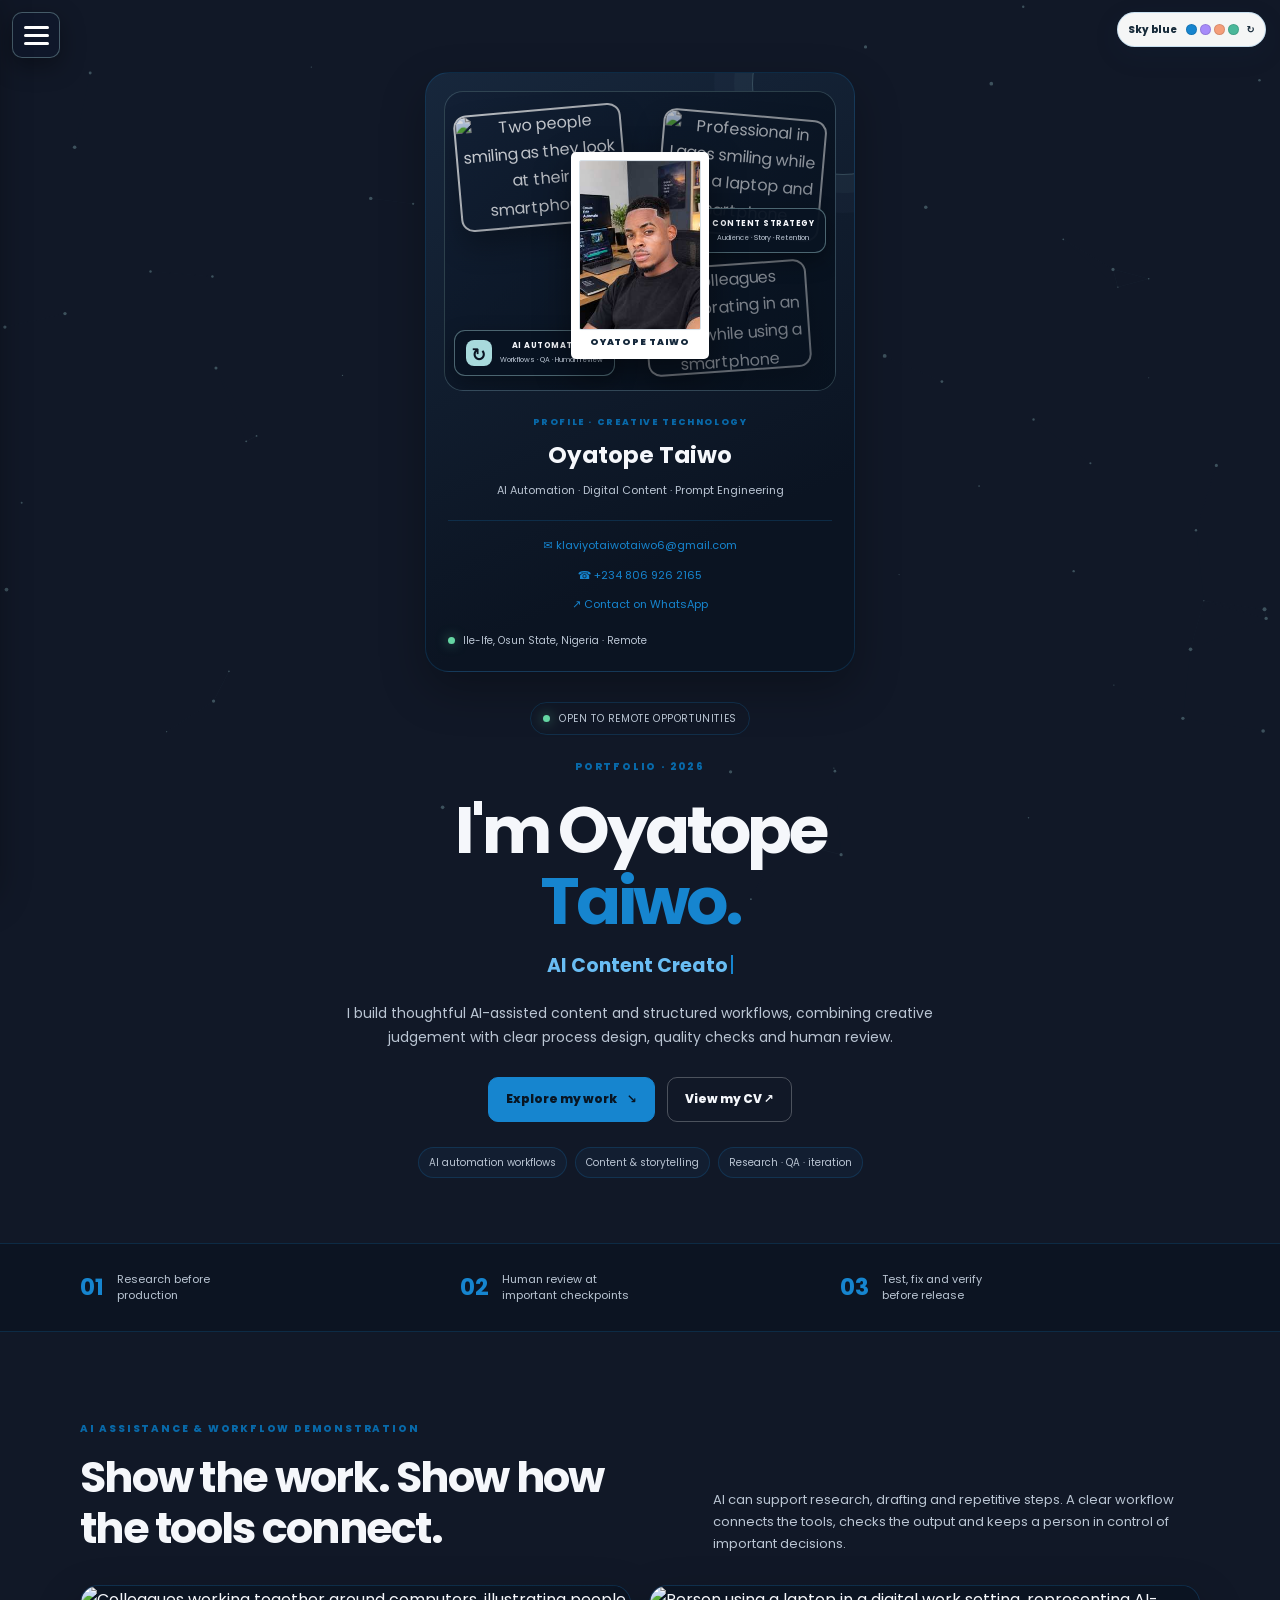
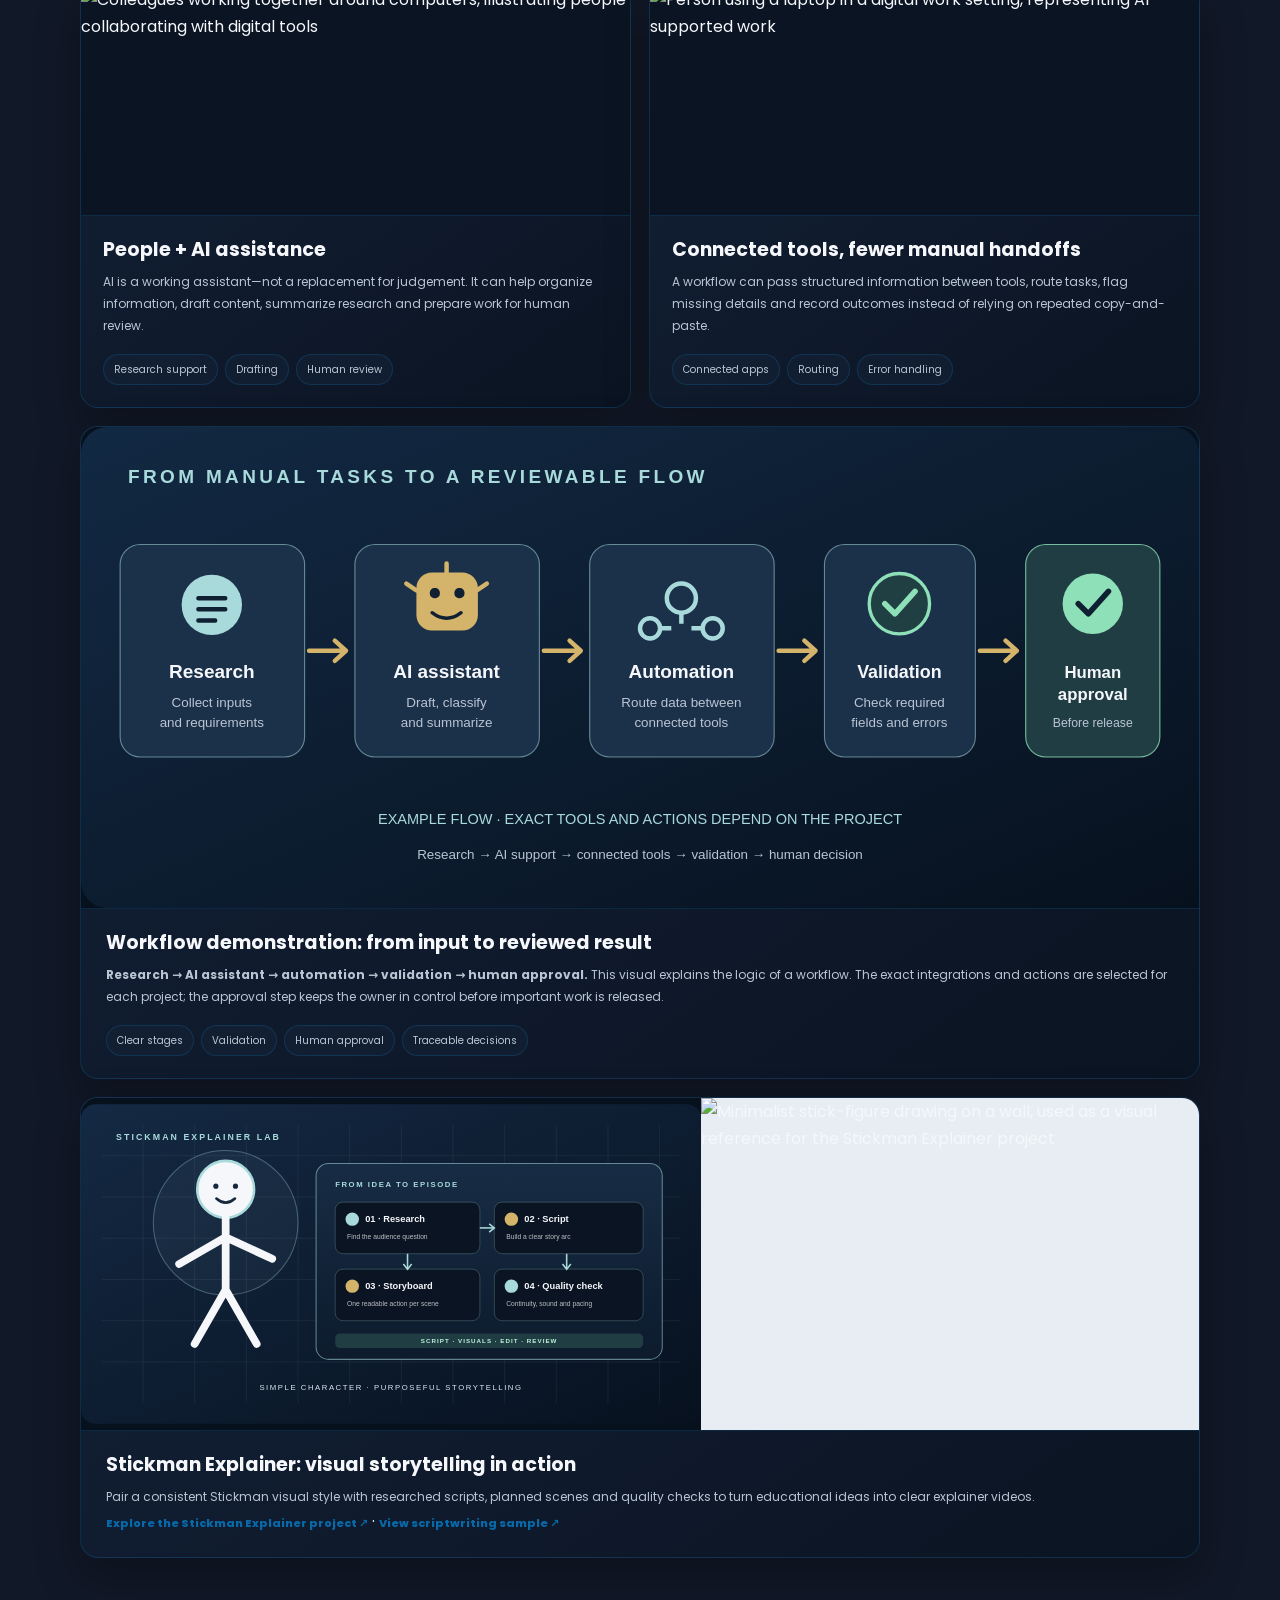
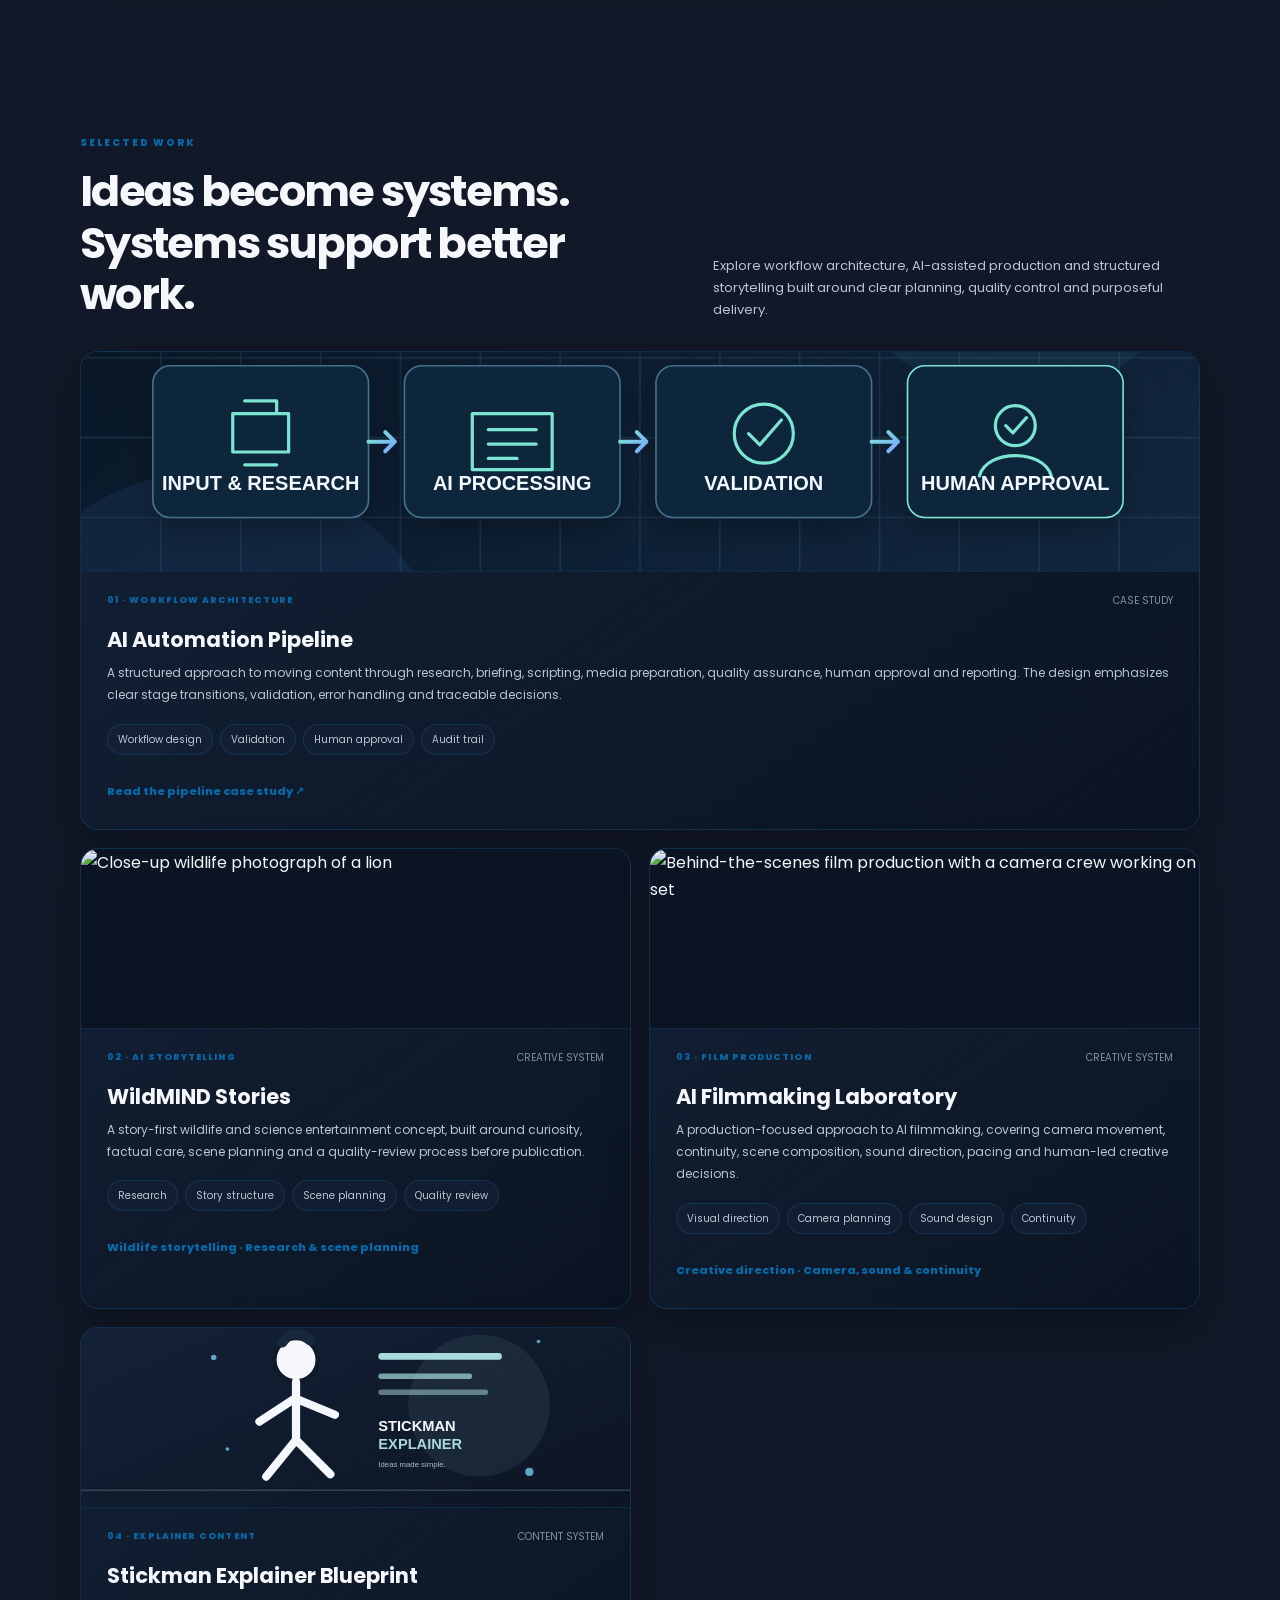
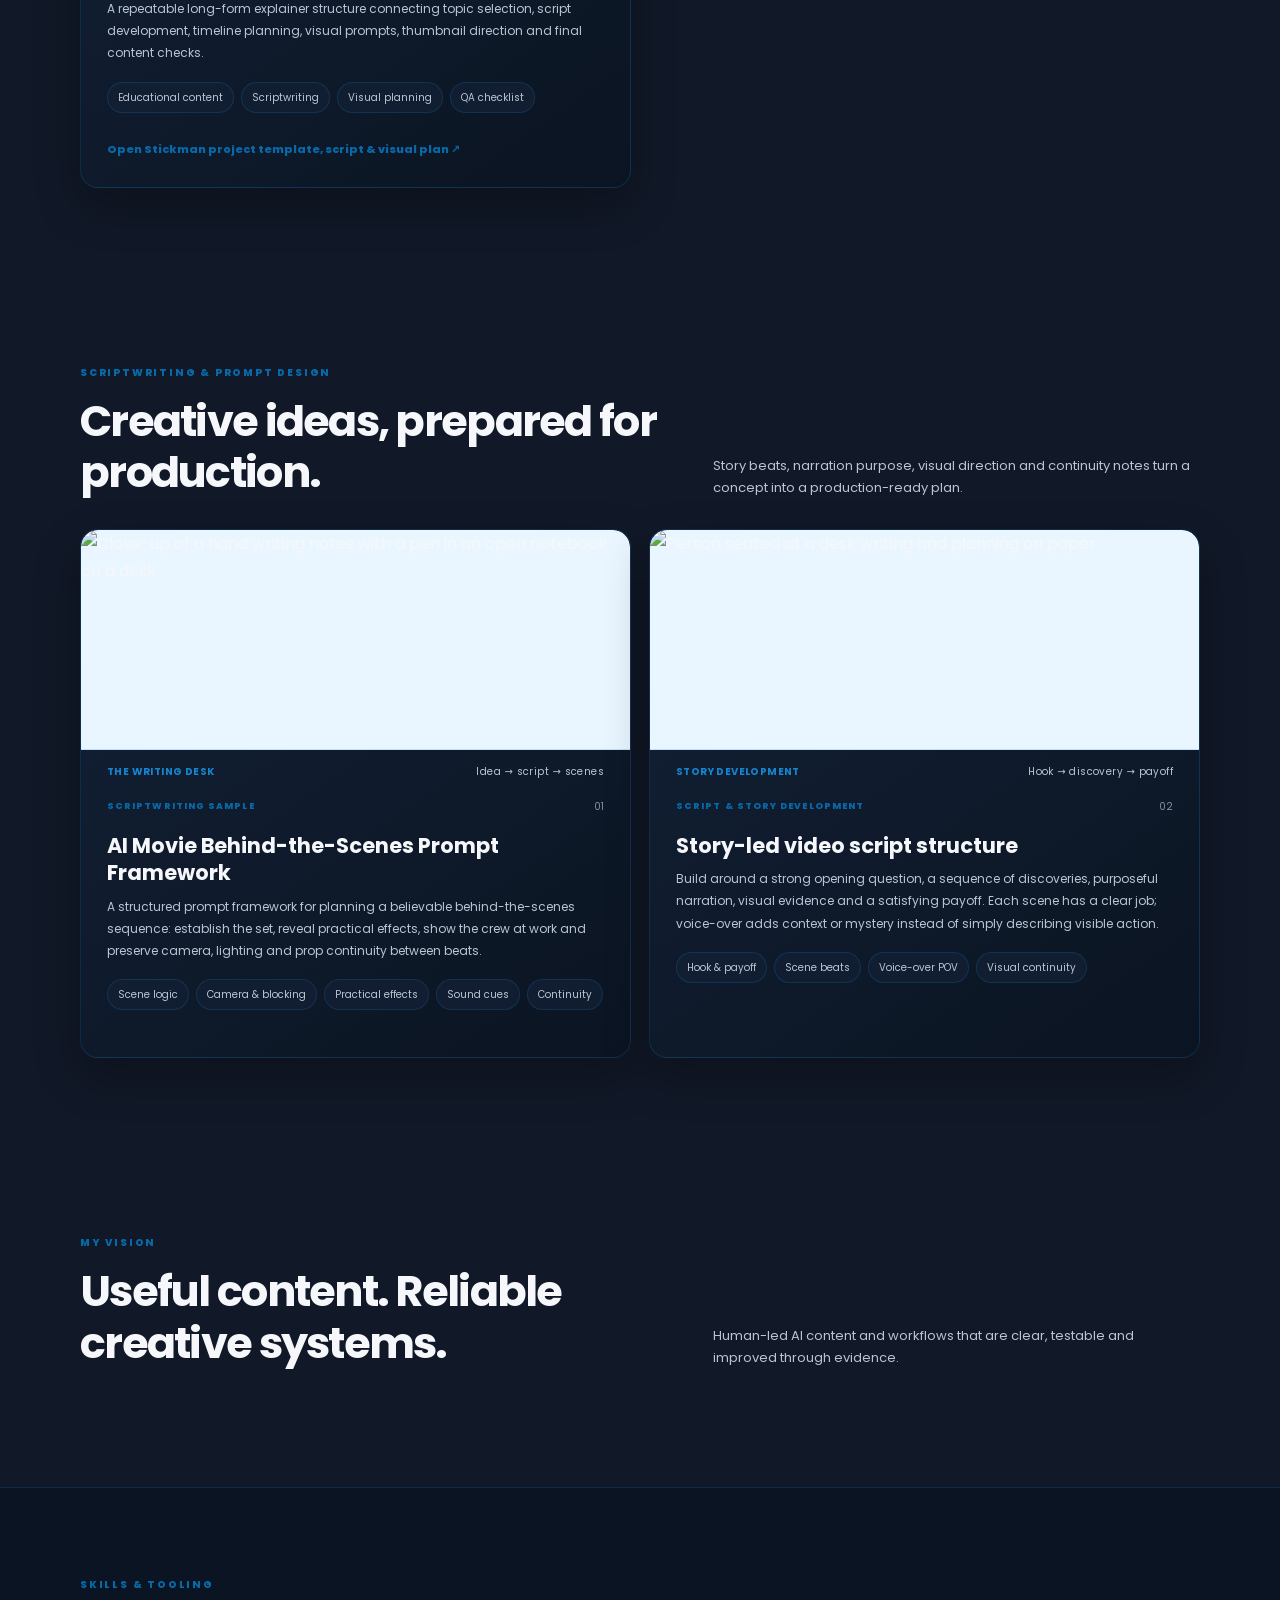
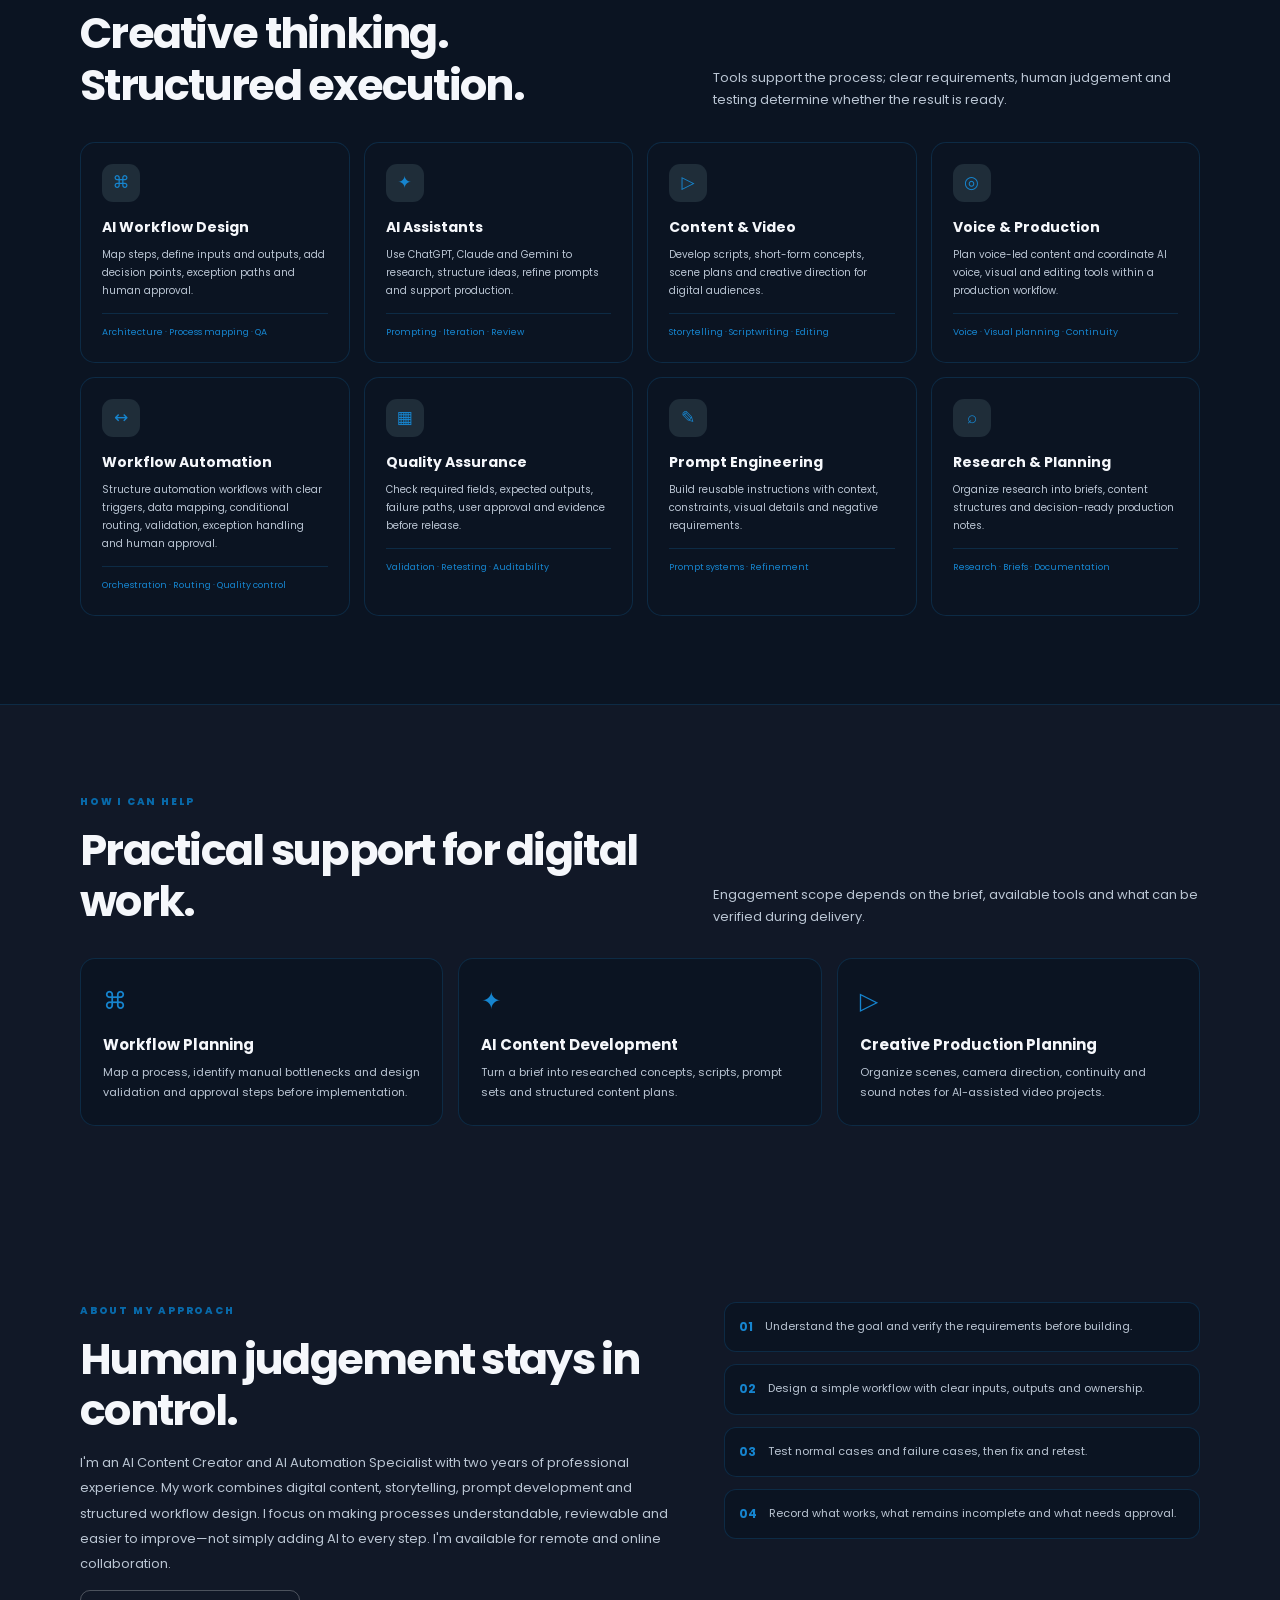
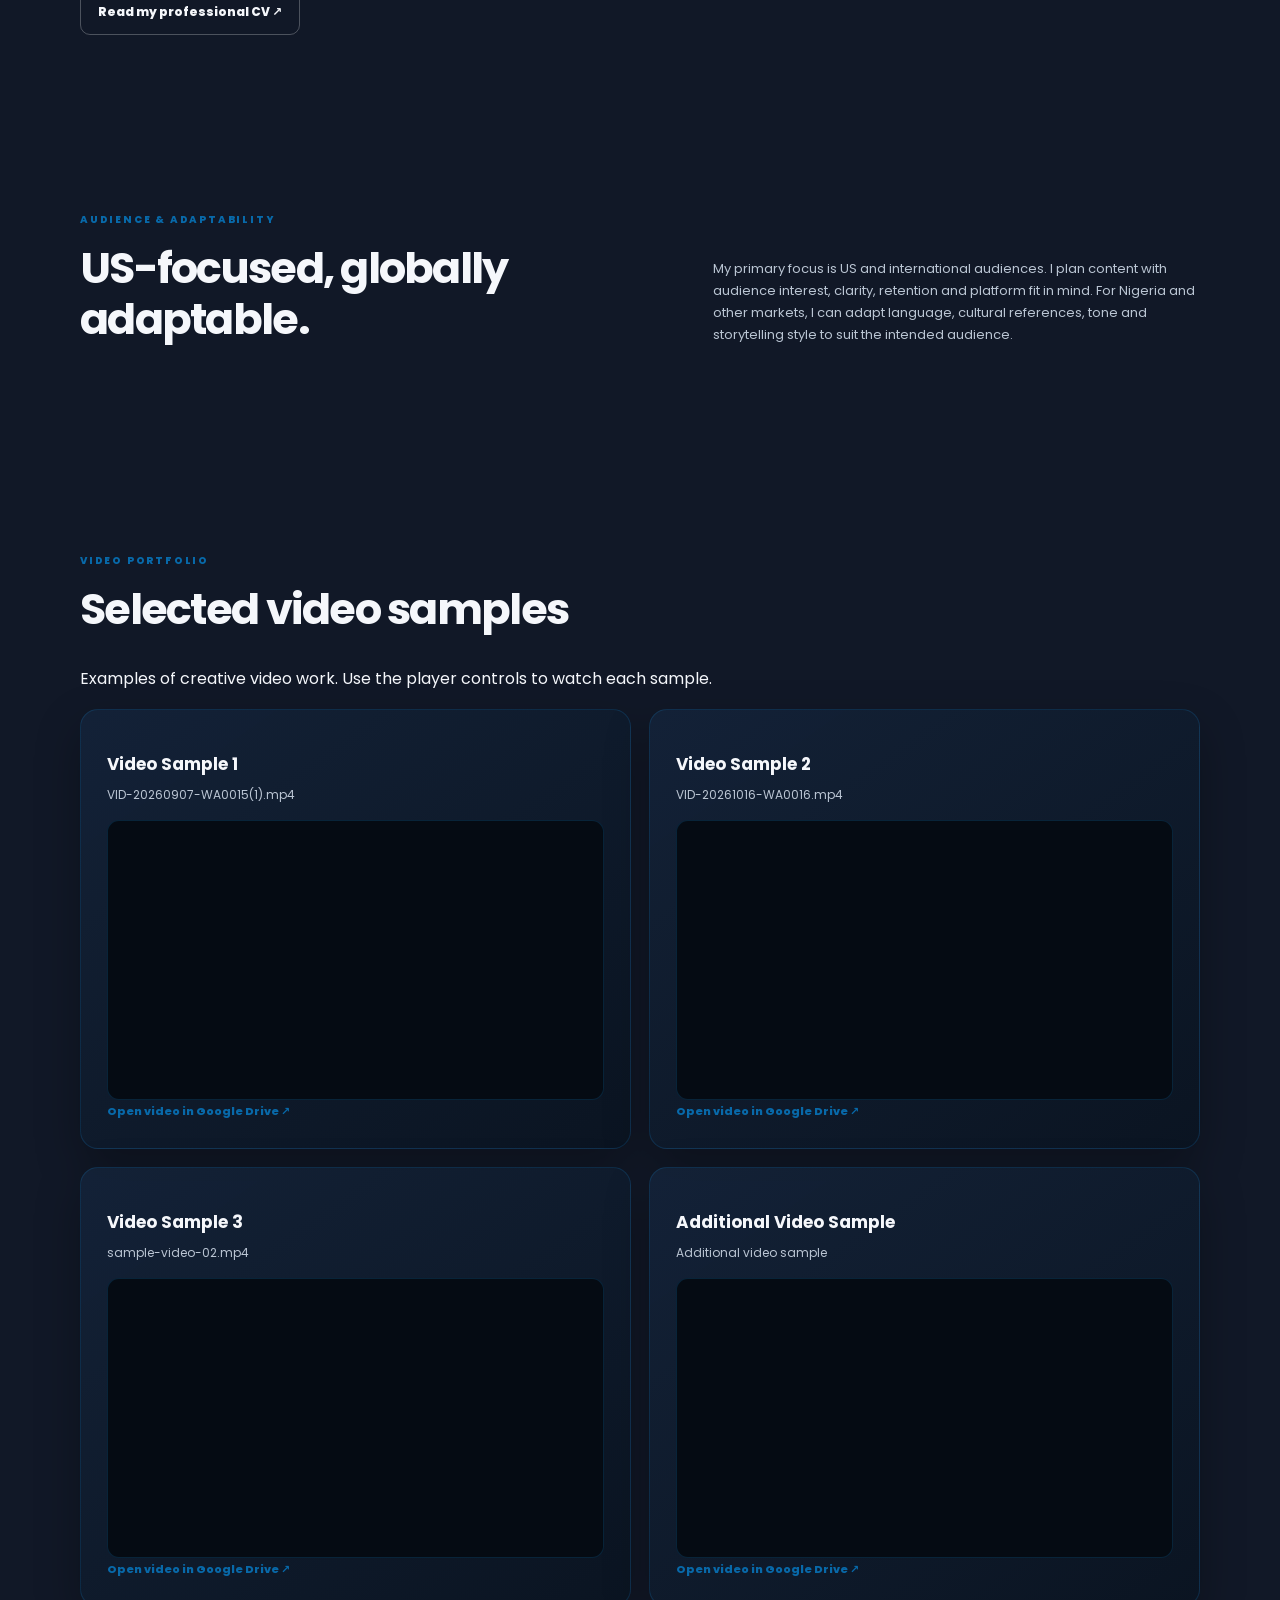
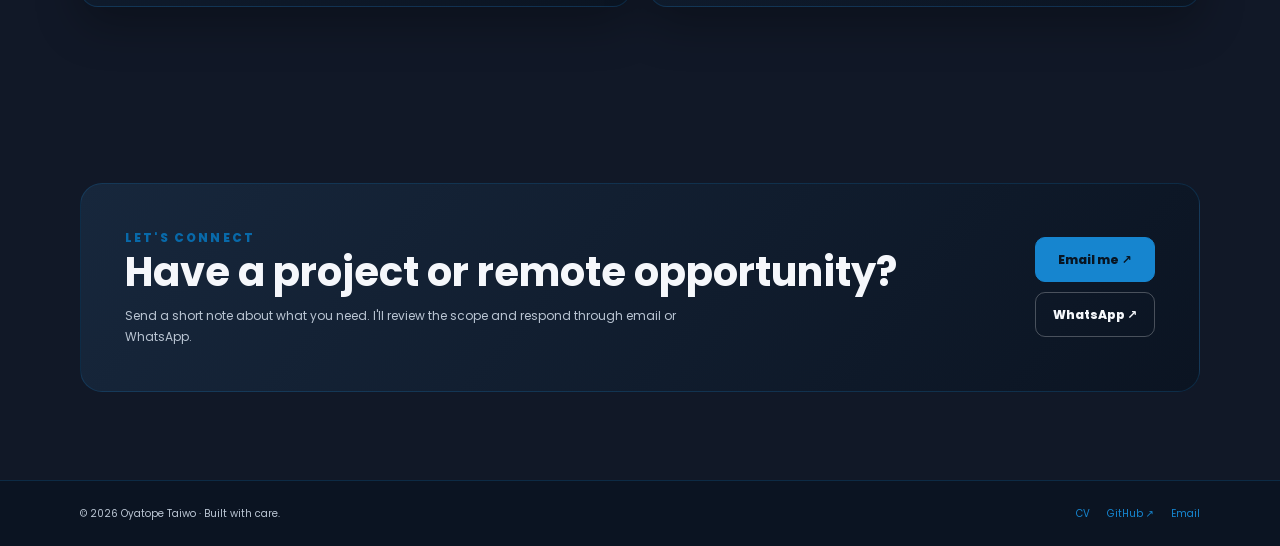
==== commit 53a4479f: "Use the dedicated local automation pipeline illustration on homepage" ====
--- a/index.html
+++ b/index.html
@@ -196,7 +196,7 @@
 <section class="content wrap" id="work">
   <div class="section-head reveal"><div><p class="eyebrow">SELECTED WORK</p><h2>Ideas become systems.<br>Systems support better work.</h2></div><p>Explore workflow architecture, AI-assisted production and structured storytelling built around clear planning, quality control and purposeful delivery.</p></div>
   <div class="project-grid">
-    <article class="project featured reveal"><img class="project-preview" src="https://images.pexels.com/photos/3184357/pexels-photo-3184357.jpeg?auto=compress&cs=tinysrgb&w=1400" alt="Team collaboration in a modern office with colleagues working together at computers" loading="lazy"><div class="project-top"><span class="project-type">01 · WORKFLOW ARCHITECTURE</span><span class="project-number">CASE STUDY</span></div><h3>AI Automation Pipeline</h3><p>A structured approach to moving content through research, briefing, scripting, media preparation, quality assurance, human approval and reporting. The design emphasizes clear stage transitions, validation, error handling and traceable decisions.</p><div class="pills"><span>Workflow design</span><span>Validation</span><span>Human approval</span><span>Audit trail</span></div><a class="text-link" href="si-automation-pipeline.html">Read the pipeline case study ↗</a></article>
+    <article class="project featured reveal"><img class="project-preview" src="assets/ai-automation-pipeline.svg" alt="AI Automation Pipeline illustration showing input and research, AI processing, validation and human approval" width="1400" height="900" loading="lazy"><div class="project-top"><span class="project-type">01 · WORKFLOW ARCHITECTURE</span><span class="project-number">CASE STUDY</span></div><h3>AI Automation Pipeline</h3><p>A structured approach to moving content through research, briefing, scripting, media preparation, quality assurance, human approval and reporting. The design emphasizes clear stage transitions, validation, error handling and traceable decisions.</p><div class="pills"><span>Workflow design</span><span>Validation</span><span>Human approval</span><span>Audit trail</span></div><a class="text-link" href="si-automation-pipeline.html">Read the pipeline case study ↗</a></article>
     <article class="project reveal"><img class="project-preview" src="https://images.pexels.com/photos/10698718/pexels-photo-10698718.jpeg?auto=compress&cs=tinysrgb&w=1400" alt="Close-up wildlife photograph of a lion" loading="lazy"><div class="project-top"><span class="project-type">02 · AI STORYTELLING</span><span class="project-number">CREATIVE SYSTEM</span></div><h3>WildMIND Stories</h3><p>A story-first wildlife and science entertainment concept, built around curiosity, factual care, scene planning and a quality-review process before publication.</p><div class="pills"><span>Research</span><span>Story structure</span><span>Scene planning</span><span>Quality review</span></div><span class="text-link">Wildlife storytelling · Research &amp; scene planning</span></article>
     <article class="project reveal"><img class="project-preview" src="https://images.pexels.com/photos/8088381/pexels-photo-8088381.jpeg?auto=compress&cs=tinysrgb&w=1400" alt="Behind-the-scenes film production with a camera crew working on set" loading="lazy"><div class="project-top"><span class="project-type">03 · FILM PRODUCTION</span><span class="project-number">CREATIVE SYSTEM</span></div><h3>AI Filmmaking Laboratory</h3><p>A production-focused approach to AI filmmaking, covering camera movement, continuity, scene composition, sound direction, pacing and human-led creative decisions.</p><div class="pills"><span>Visual direction</span><span>Camera planning</span><span>Sound design</span><span>Continuity</span></div><span class="text-link">Creative direction · Camera, sound &amp; continuity</span></article>
     <article class="project reveal"><img class="project-preview" src="assets/project-stickman.svg" alt="Stickman explainer character with pale oval head, dark hair and a brown tunic" loading="lazy"><div class="project-top"><span class="project-type">04 · EXPLAINER CONTENT</span><span class="project-number">CONTENT SYSTEM</span></div><h3>Stickman Explainer Blueprint</h3><p>A repeatable long-form explainer structure connecting topic selection, script development, timeline planning, visual prompts, thumbnail direction and final content checks.</p><div class="pills"><span>Educational content</span><span>Scriptwriting</span><span>Visual planning</span><span>QA checklist</span></div><a class="text-link" href="stickman-explainer.html">Open Stickman project template, script &amp; visual plan ↗</a></article>
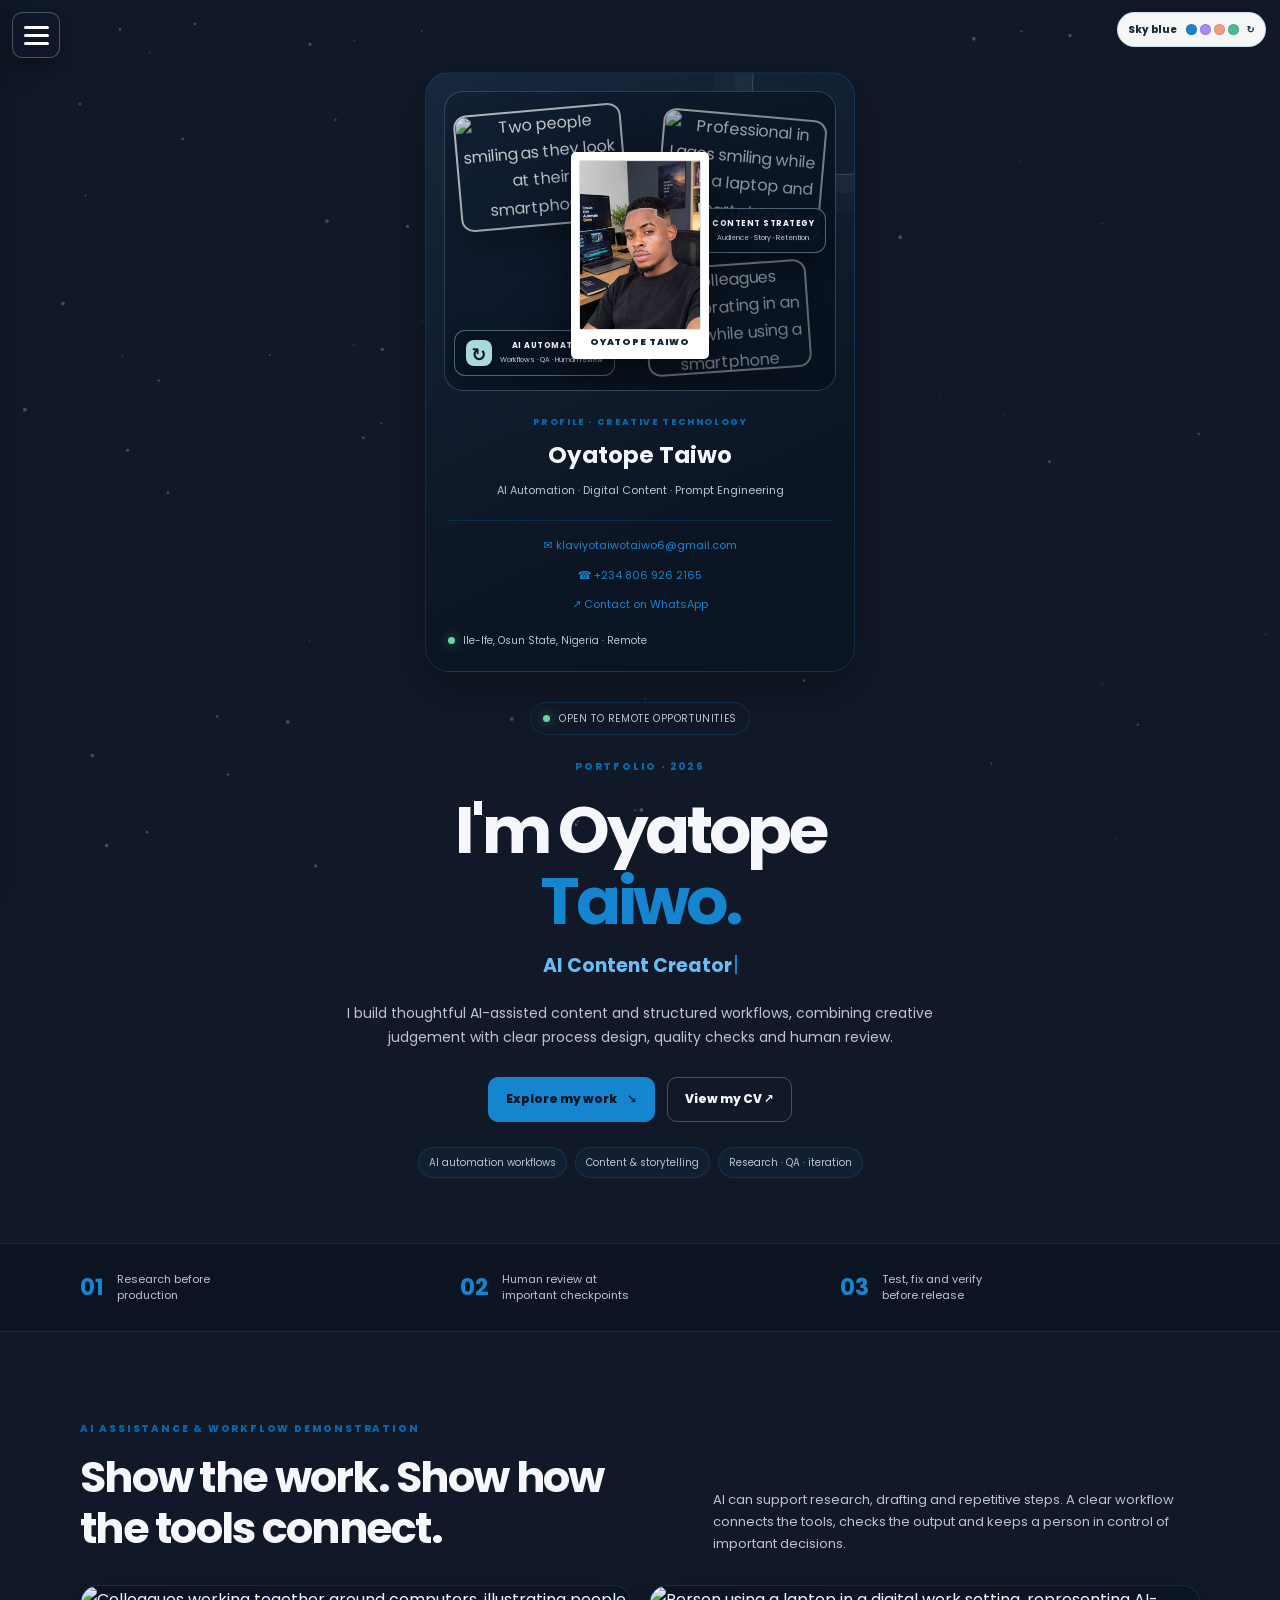
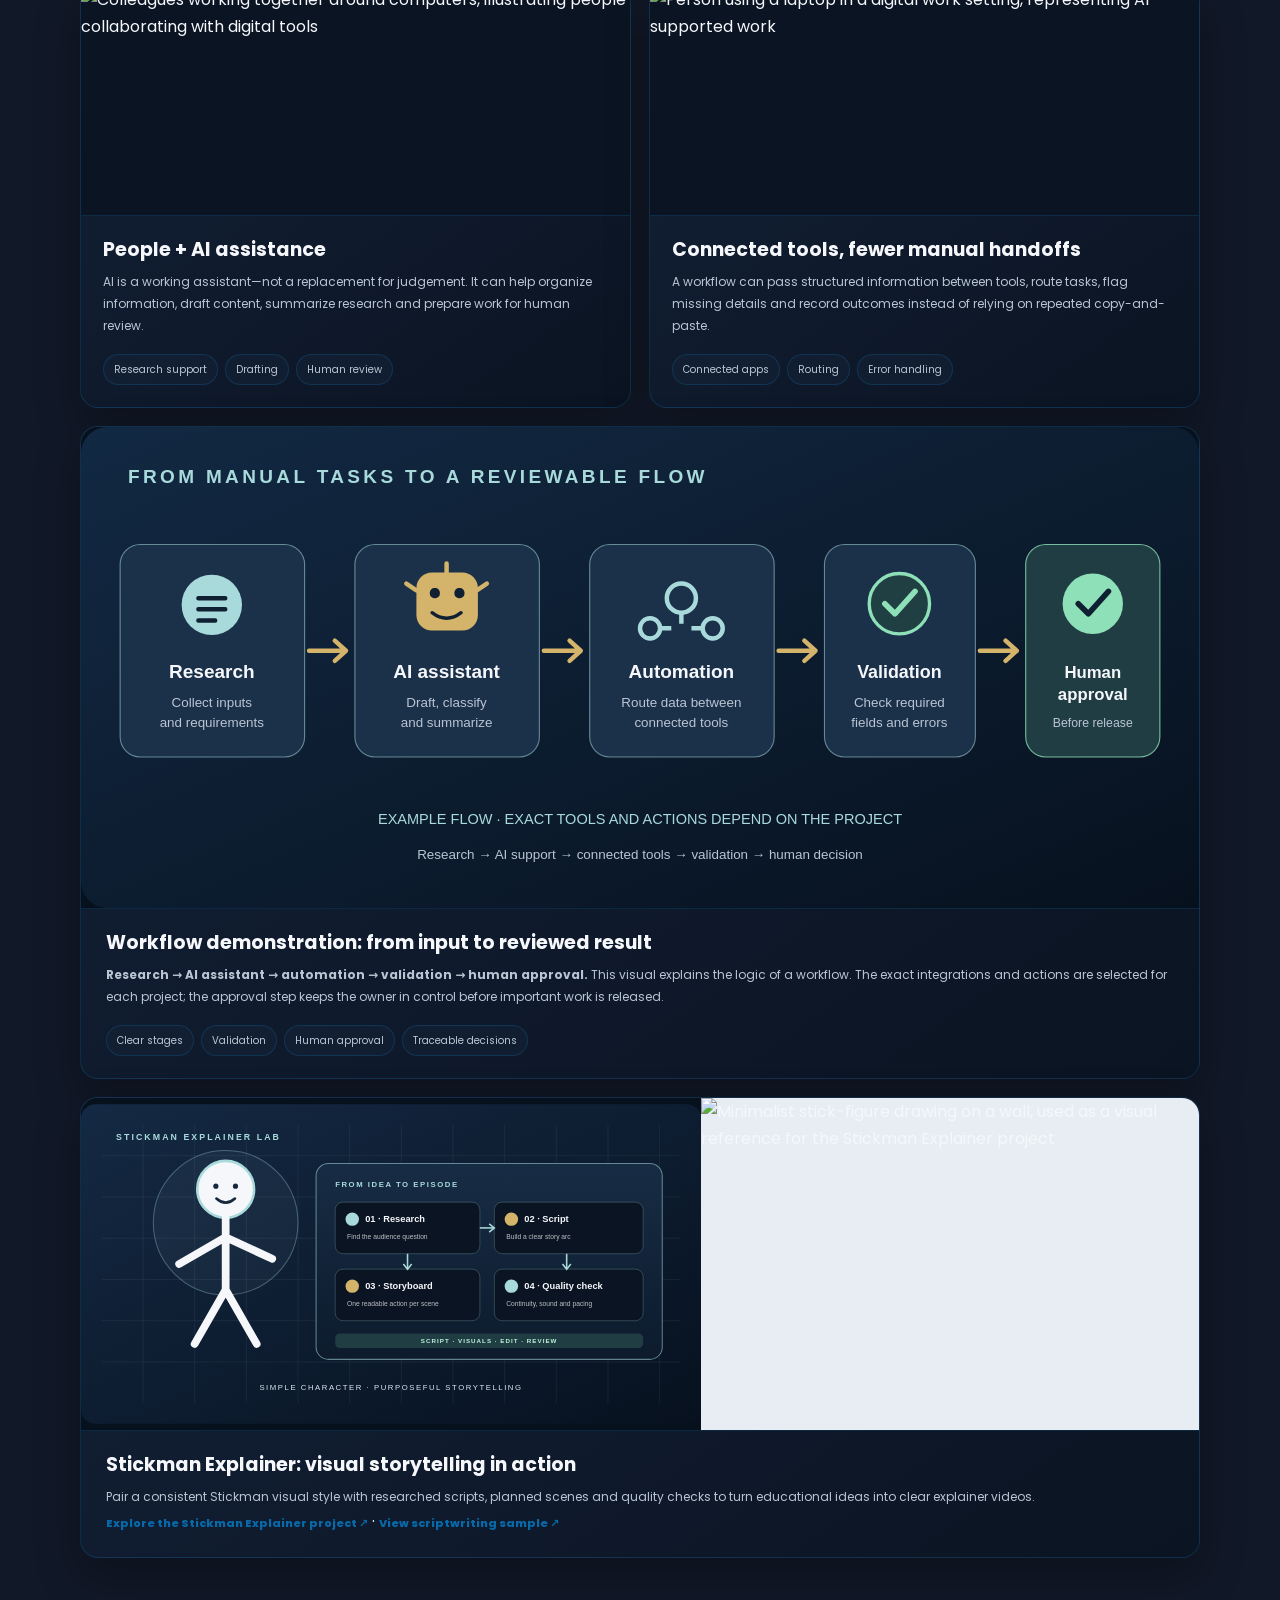
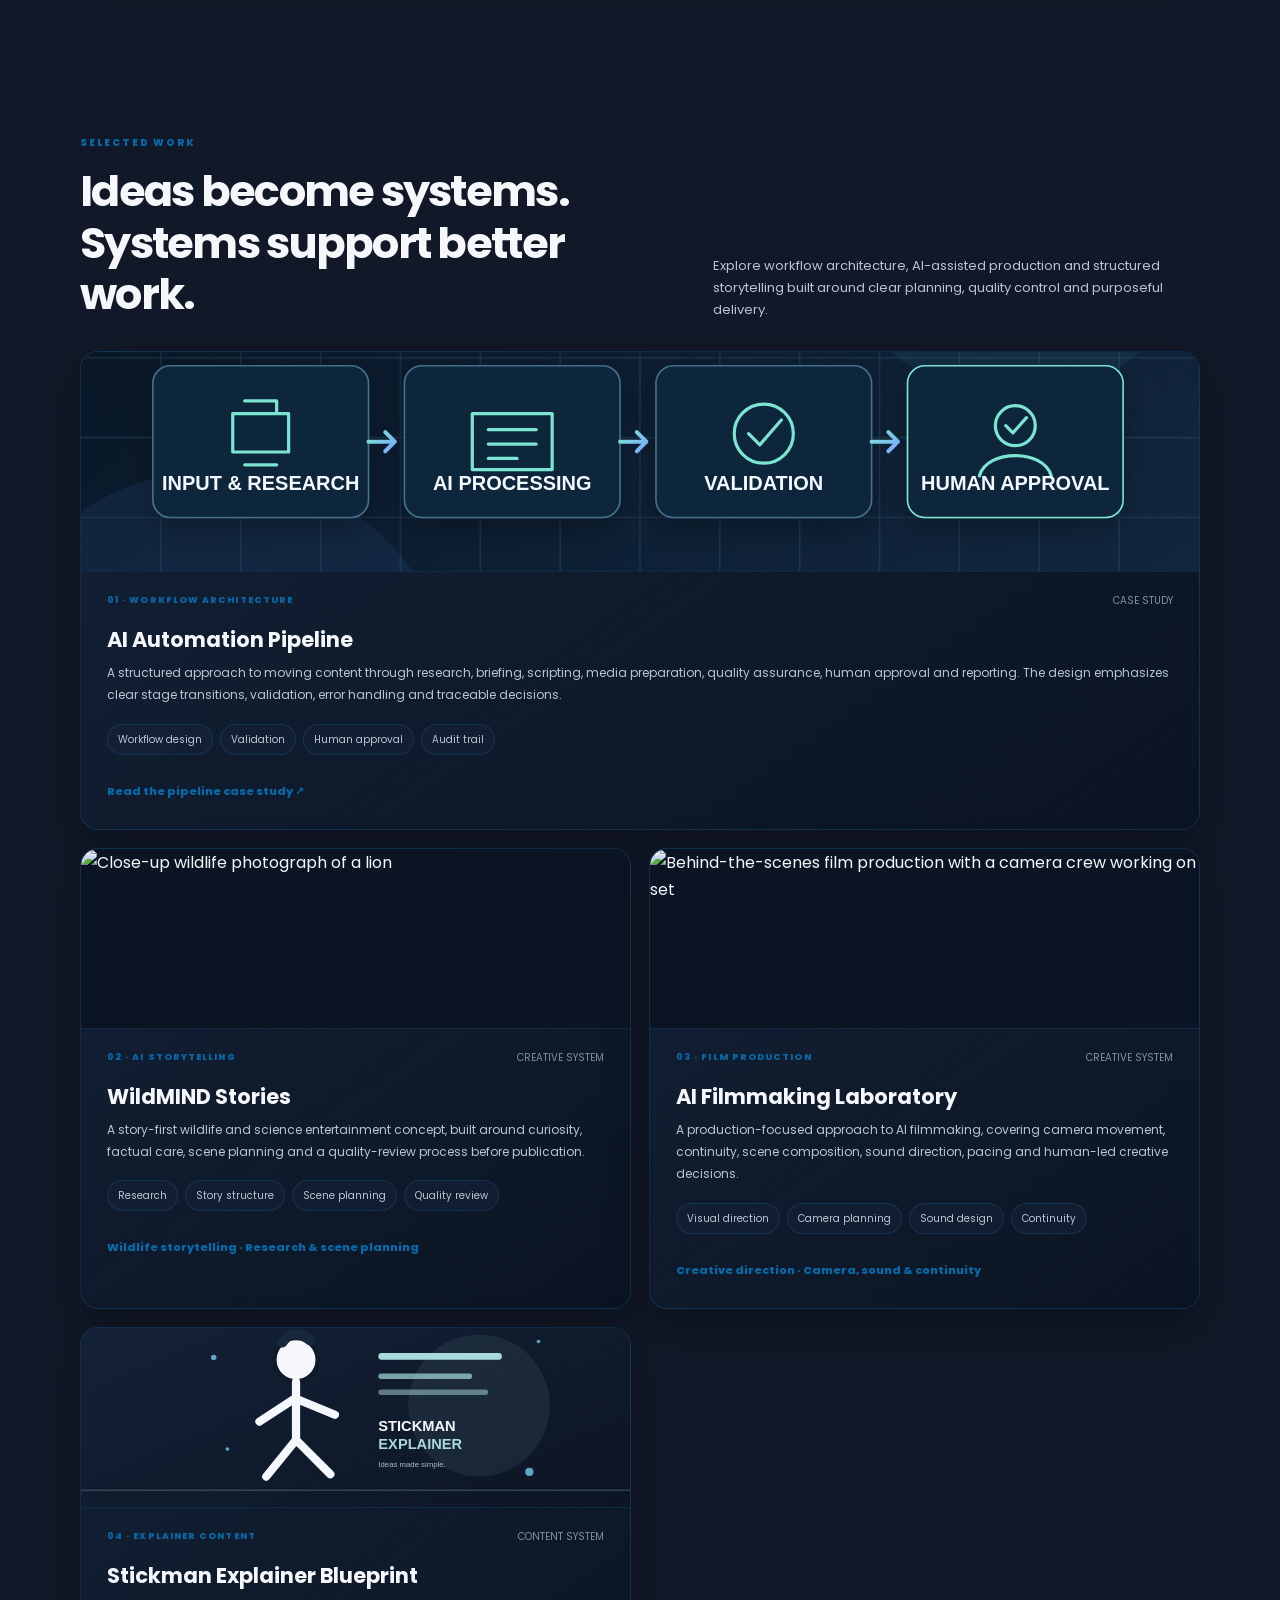
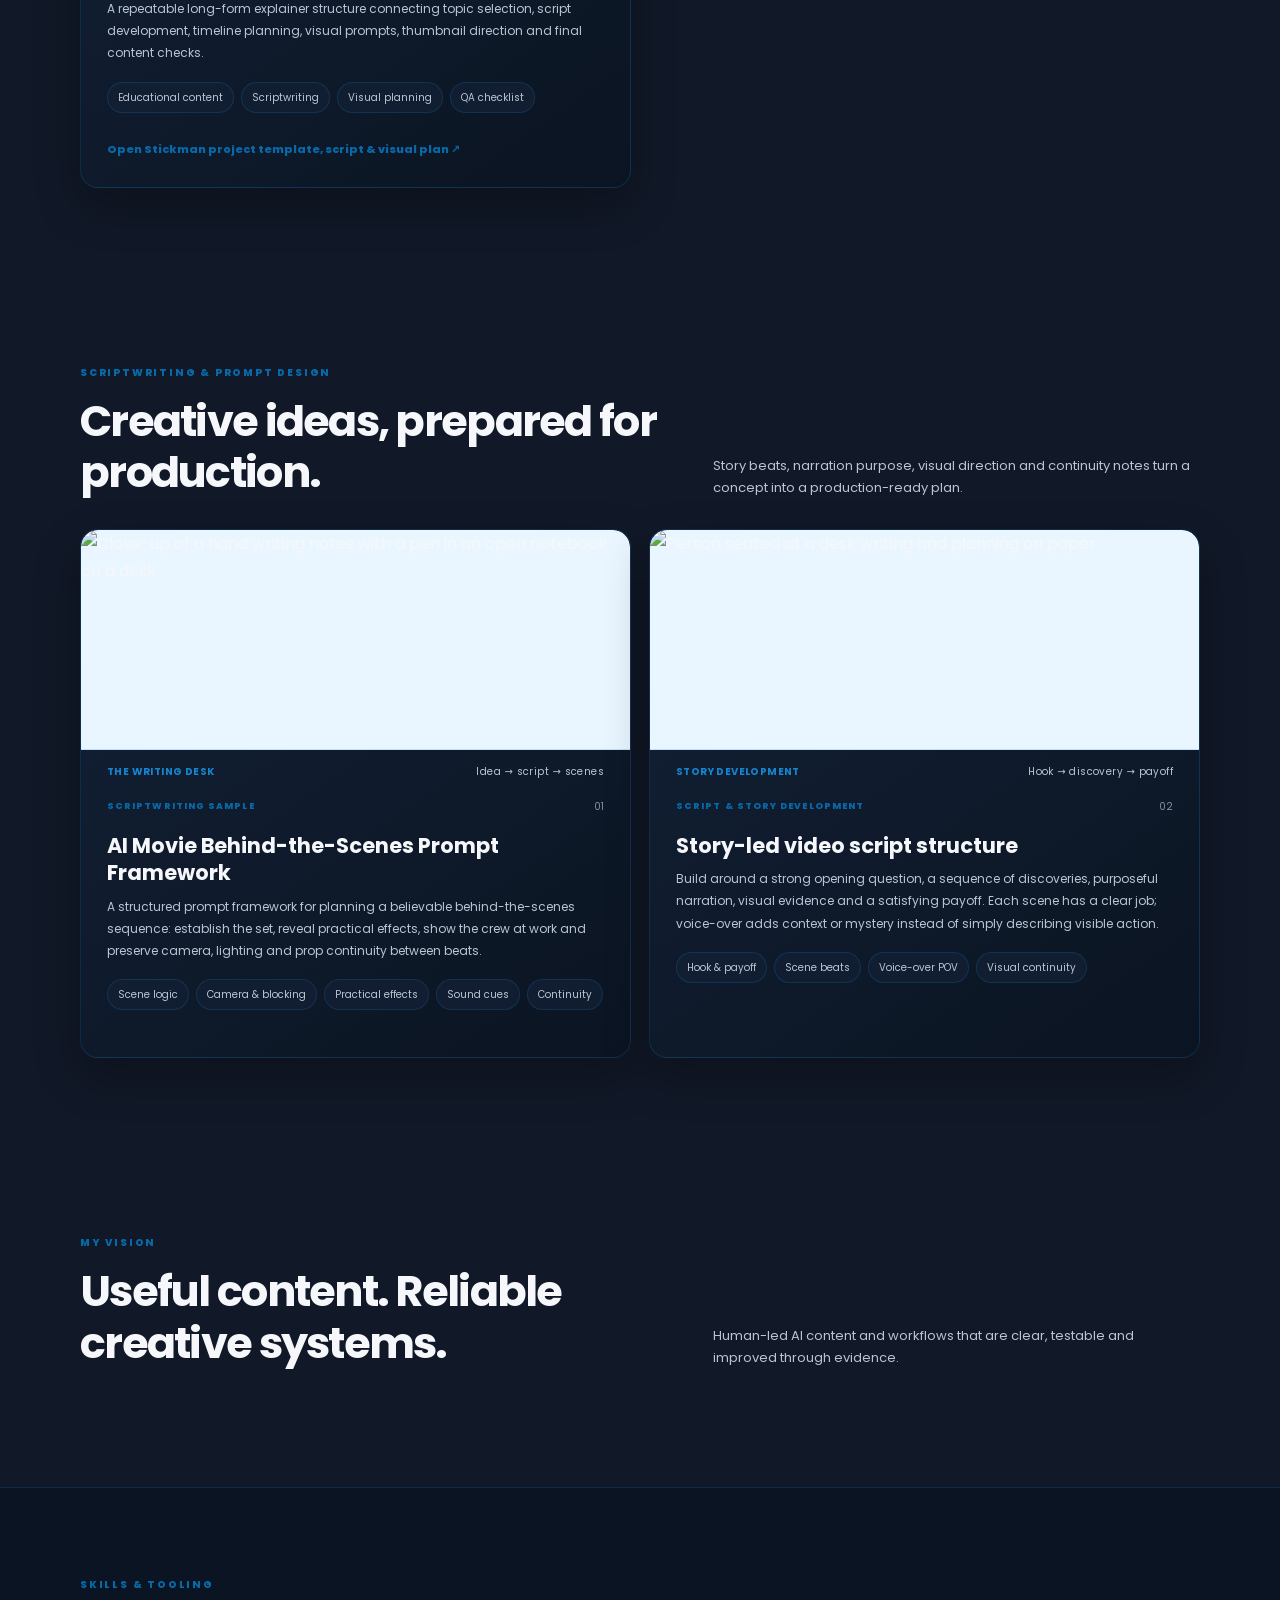
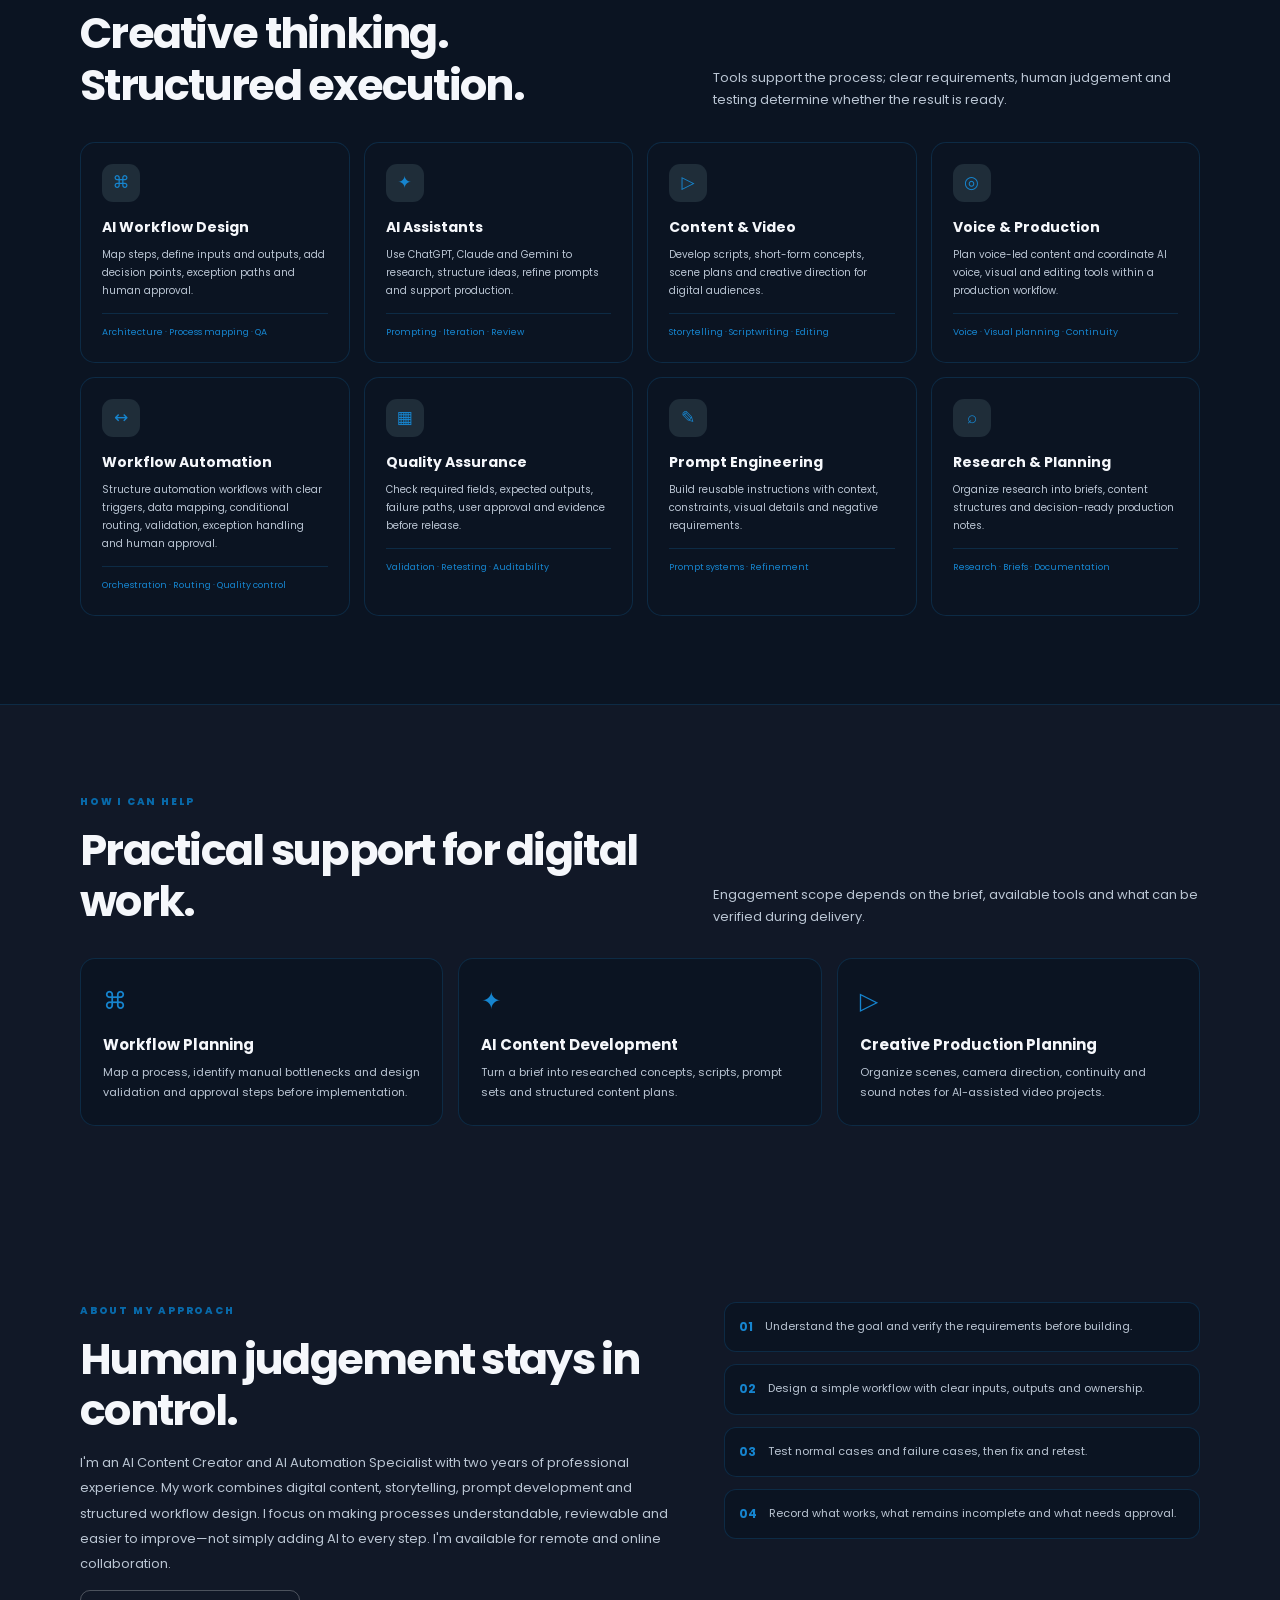
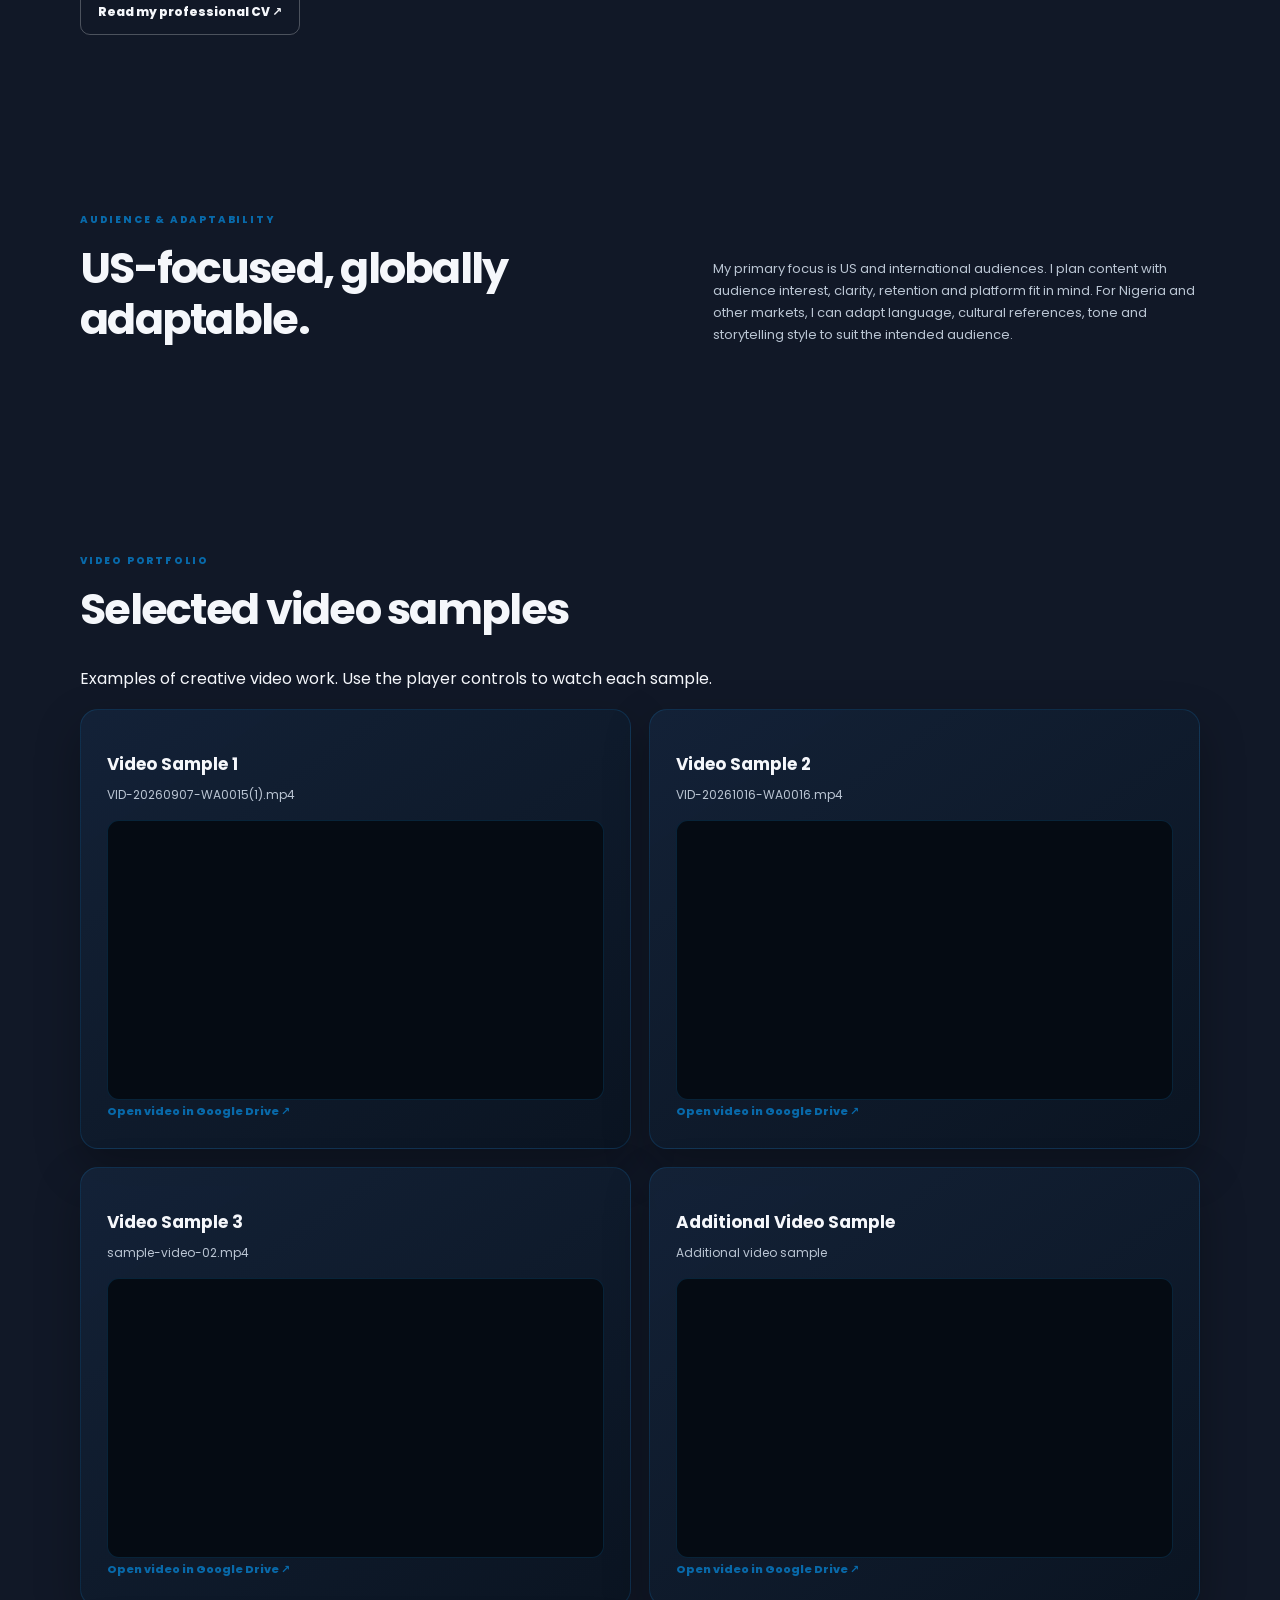
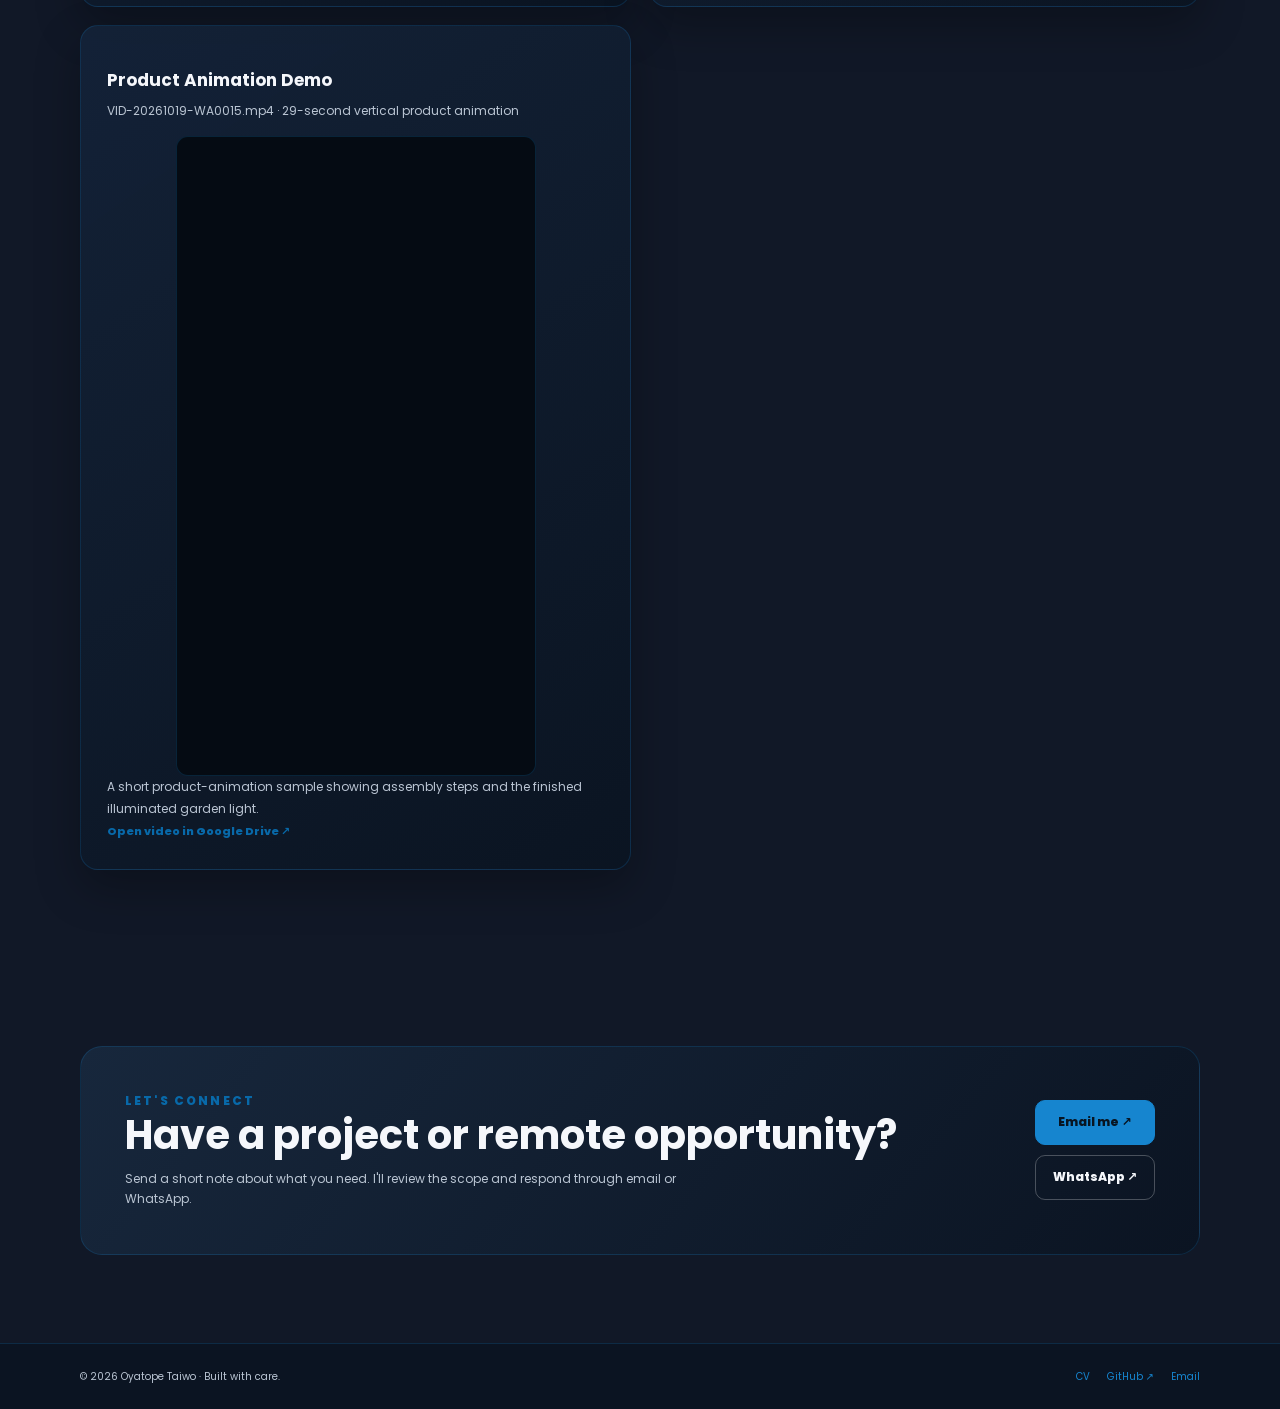
==== commit d0521dba: "Add product animation video sample to portfolio" ====
--- a/index.html
+++ b/index.html
@@ -238,6 +238,7 @@
     <article class="project reveal"><h3>Video Sample 2</h3><p class="video-note">VID-20261016-WA0016.mp4</p><div class="video-frame"><iframe src="https://drive.google.com/file/d/19fBqbqI637W4MOvS2vReCxX71F5sSPD0/preview" title="Video sample 2" loading="lazy" allow="autoplay" allowfullscreen></iframe></div><p><a class="text-link" href="https://drive.google.com/file/d/19fBqbqI637W4MOvS2vReCxX71F5sSPD0/view" target="_blank" rel="noopener">Open video in Google Drive ↗</a></p></article>
     <article class="project reveal"><h3>Video Sample 3</h3><p class="video-note">sample-video-02.mp4</p><div class="video-frame"><iframe src="https://drive.google.com/file/d/1vNpPfDg20595tQgdBzPDZo_IEVMRAuhP/preview" title="Video sample 3" loading="lazy" allow="autoplay" allowfullscreen></iframe></div><p><a class="text-link" href="https://drive.google.com/file/d/1vNpPfDg20595tQgdBzPDZo_IEVMRAuhP/view" target="_blank" rel="noopener">Open video in Google Drive ↗</a></p></article>
     <article class="project reveal"><h3>Additional Video Sample</h3><p class="video-note">Additional video sample</p><div class="video-frame"><iframe src="https://drive.google.com/file/d/1dMXo1PB94zG1w8RGs_SMRvZh4T7mlXsz/preview" title="Additional video sample" loading="lazy" allow="autoplay" allowfullscreen></iframe></div><p><a class="text-link" href="https://drive.google.com/file/d/1dMXo1PB94zG1w8RGs_SMRvZh4T7mlXsz/view" target="_blank" rel="noopener">Open video in Google Drive ↗</a></p></article>
+    <article class="project reveal"><h3>Product Animation Demo</h3><p class="video-note">VID-20261019-WA0015.mp4 · 29-second vertical product animation</p><div class="video-frame" style="aspect-ratio:9/16;max-width:360px;margin-inline:auto"><iframe src="https://drive.google.com/file/d/1TemZNhn5rG-4lURLc9ZdLmVy2Fr7ZjnG/preview" title="Product animation demo: decorative garden light assembly and finished product" loading="lazy" allow="autoplay" allowfullscreen></iframe></div><p>A short product-animation sample showing assembly steps and the finished illuminated garden light.</p><p><a class="text-link" href="https://drive.google.com/file/d/1TemZNhn5rG-4lURLc9ZdLmVy2Fr7ZjnG/view" target="_blank" rel="noopener">Open video in Google Drive ↗</a></p></article>
   </div>
 
 </section>
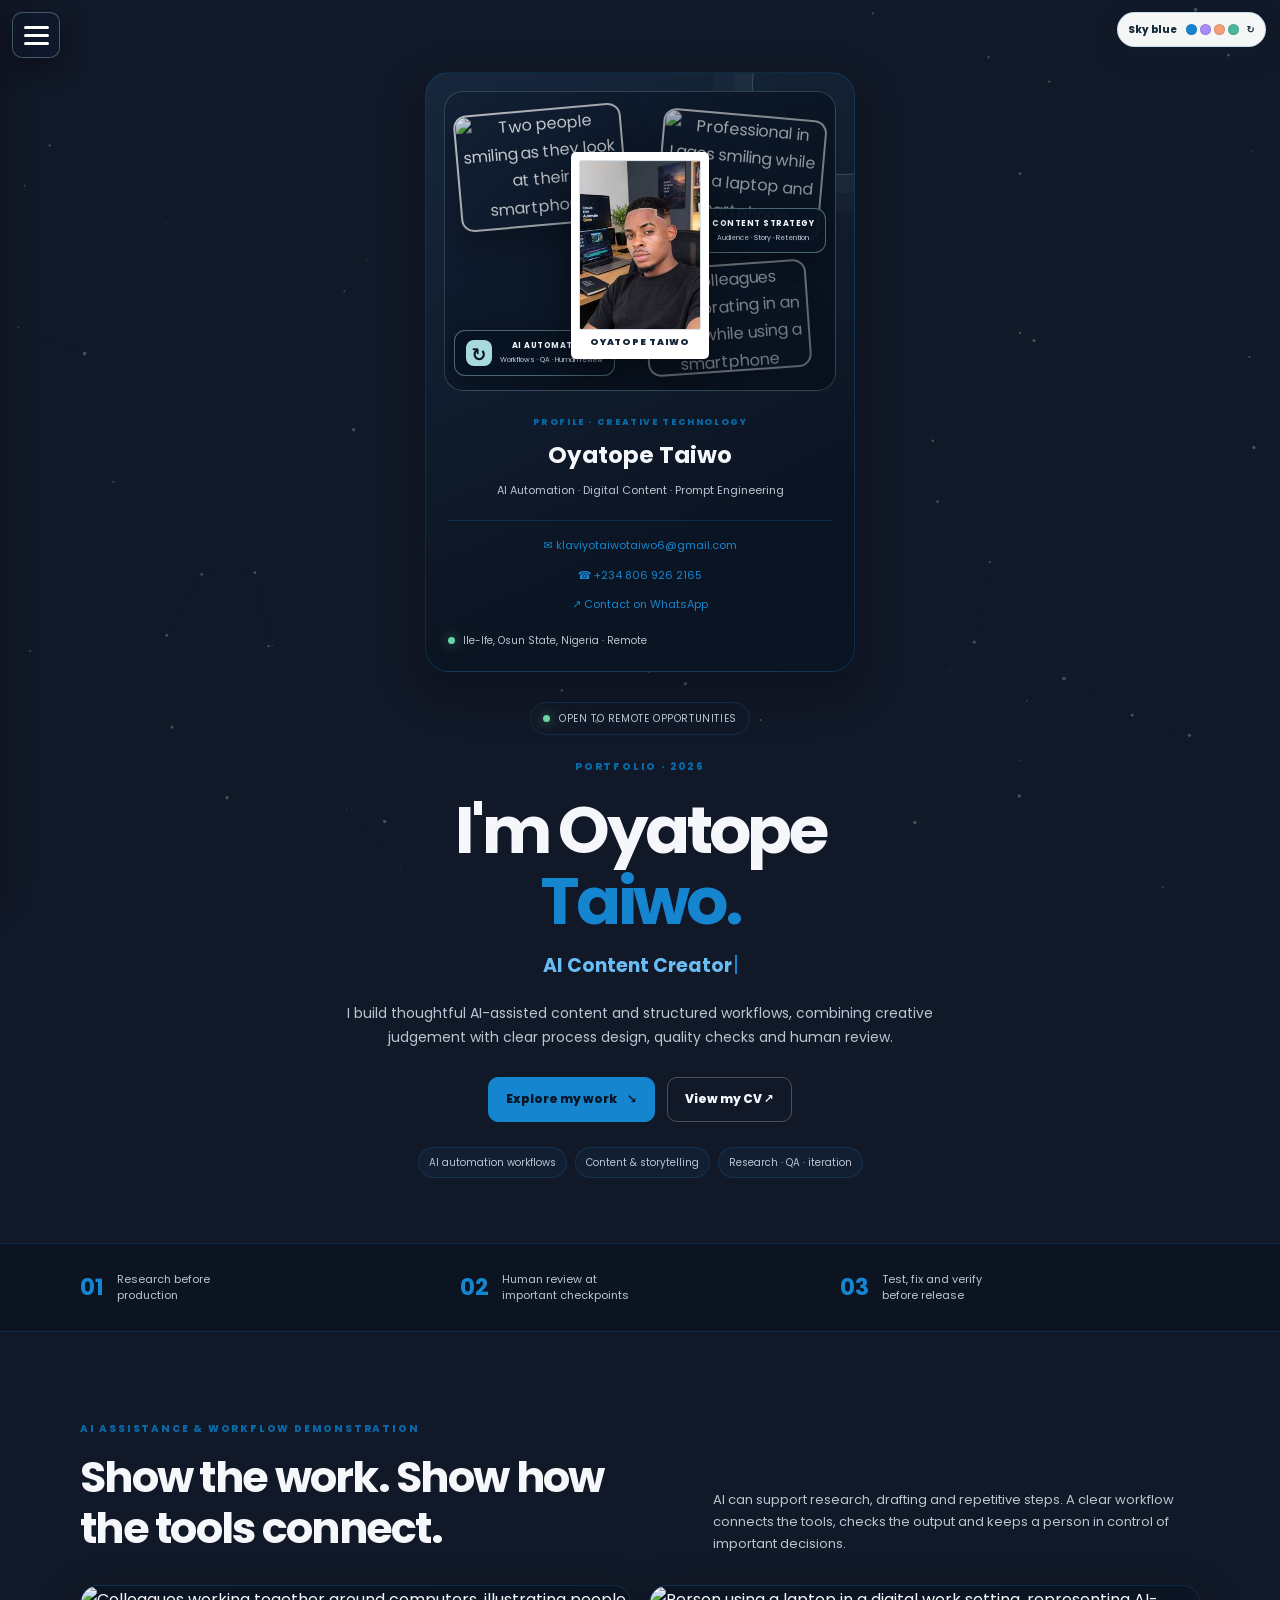
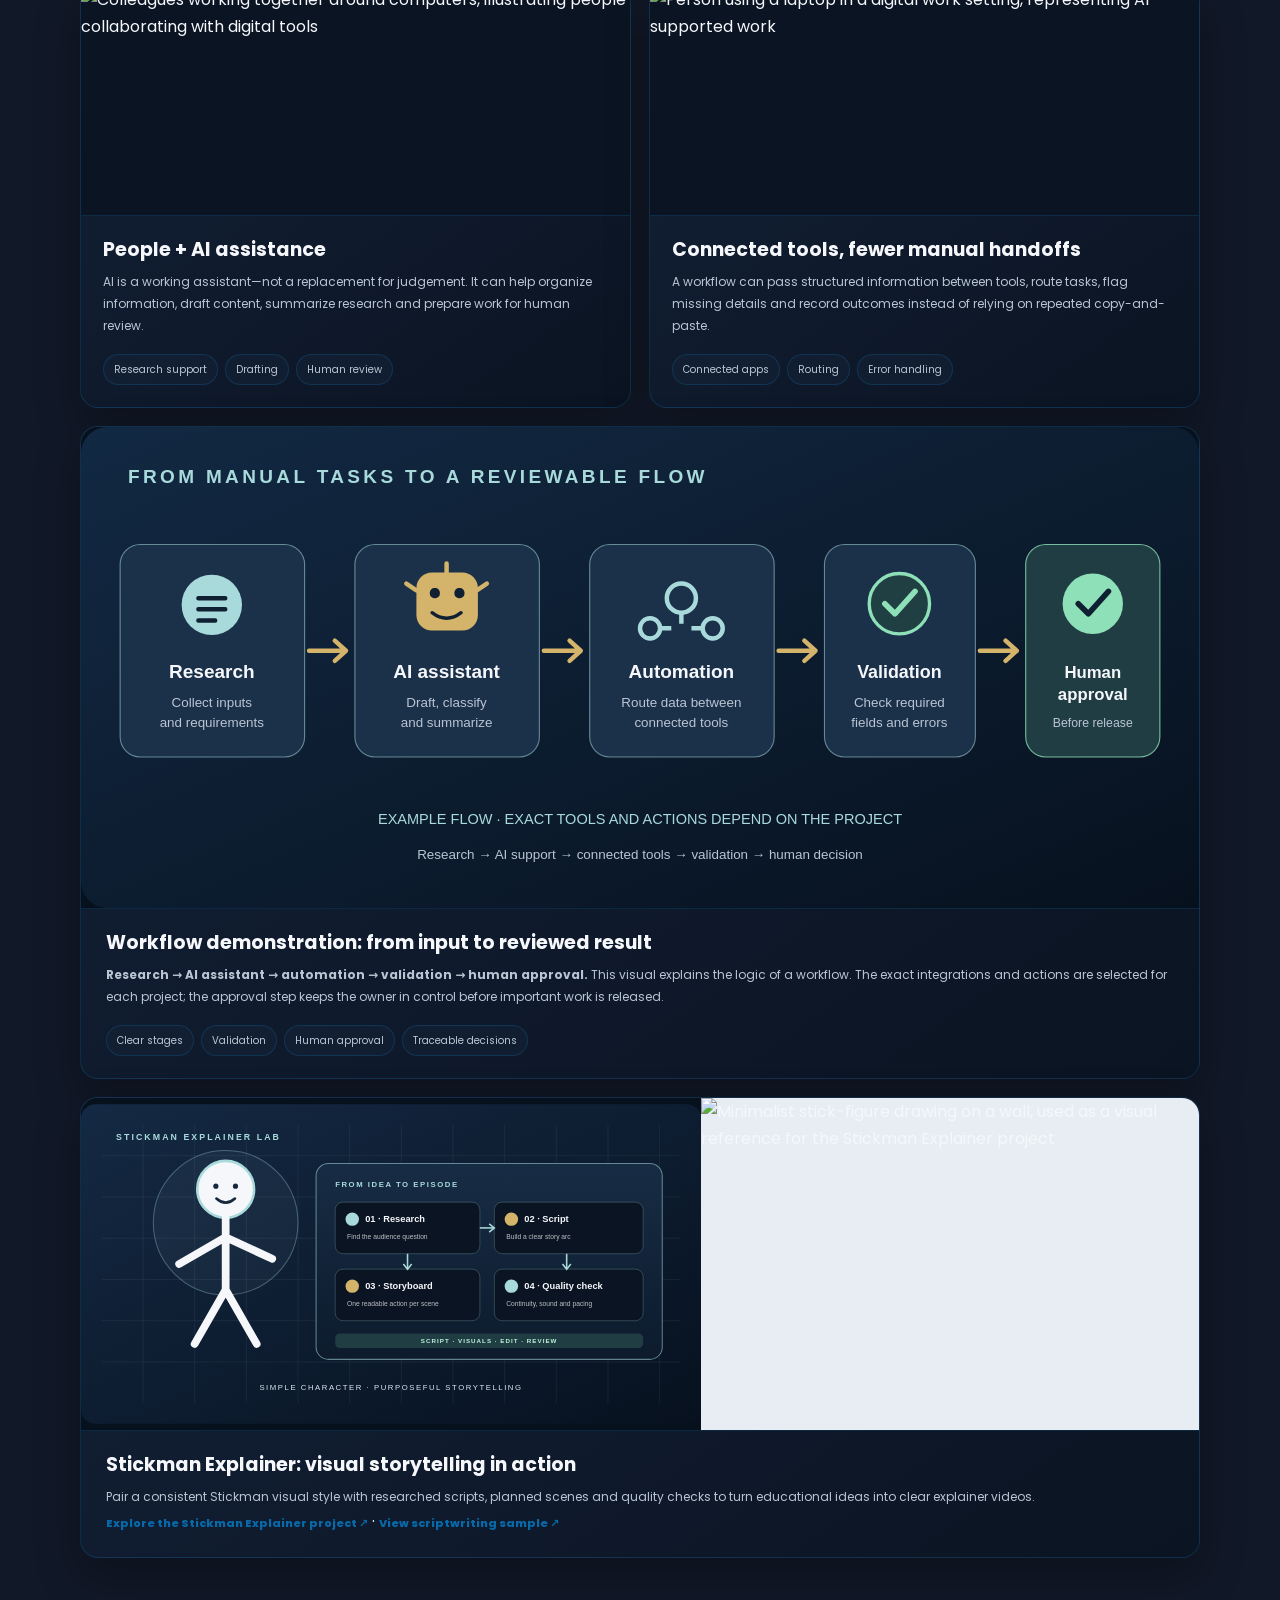
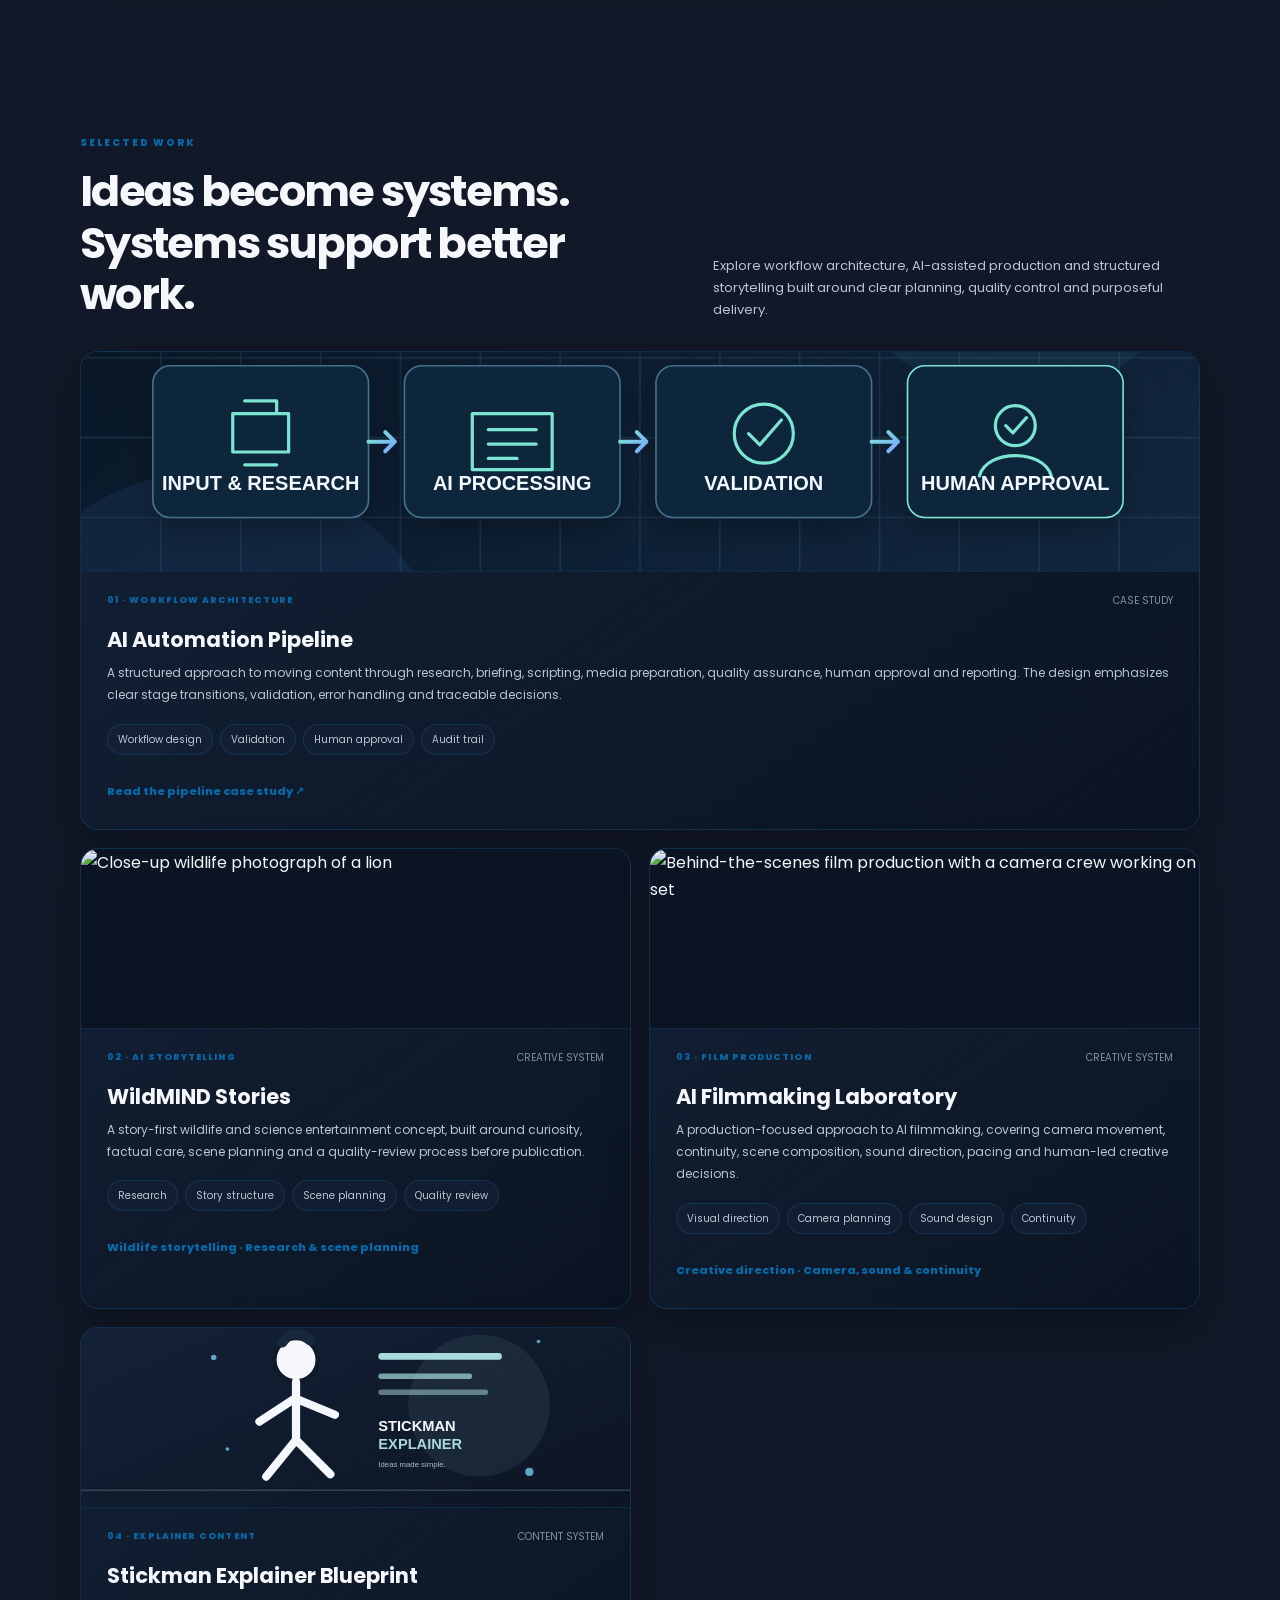
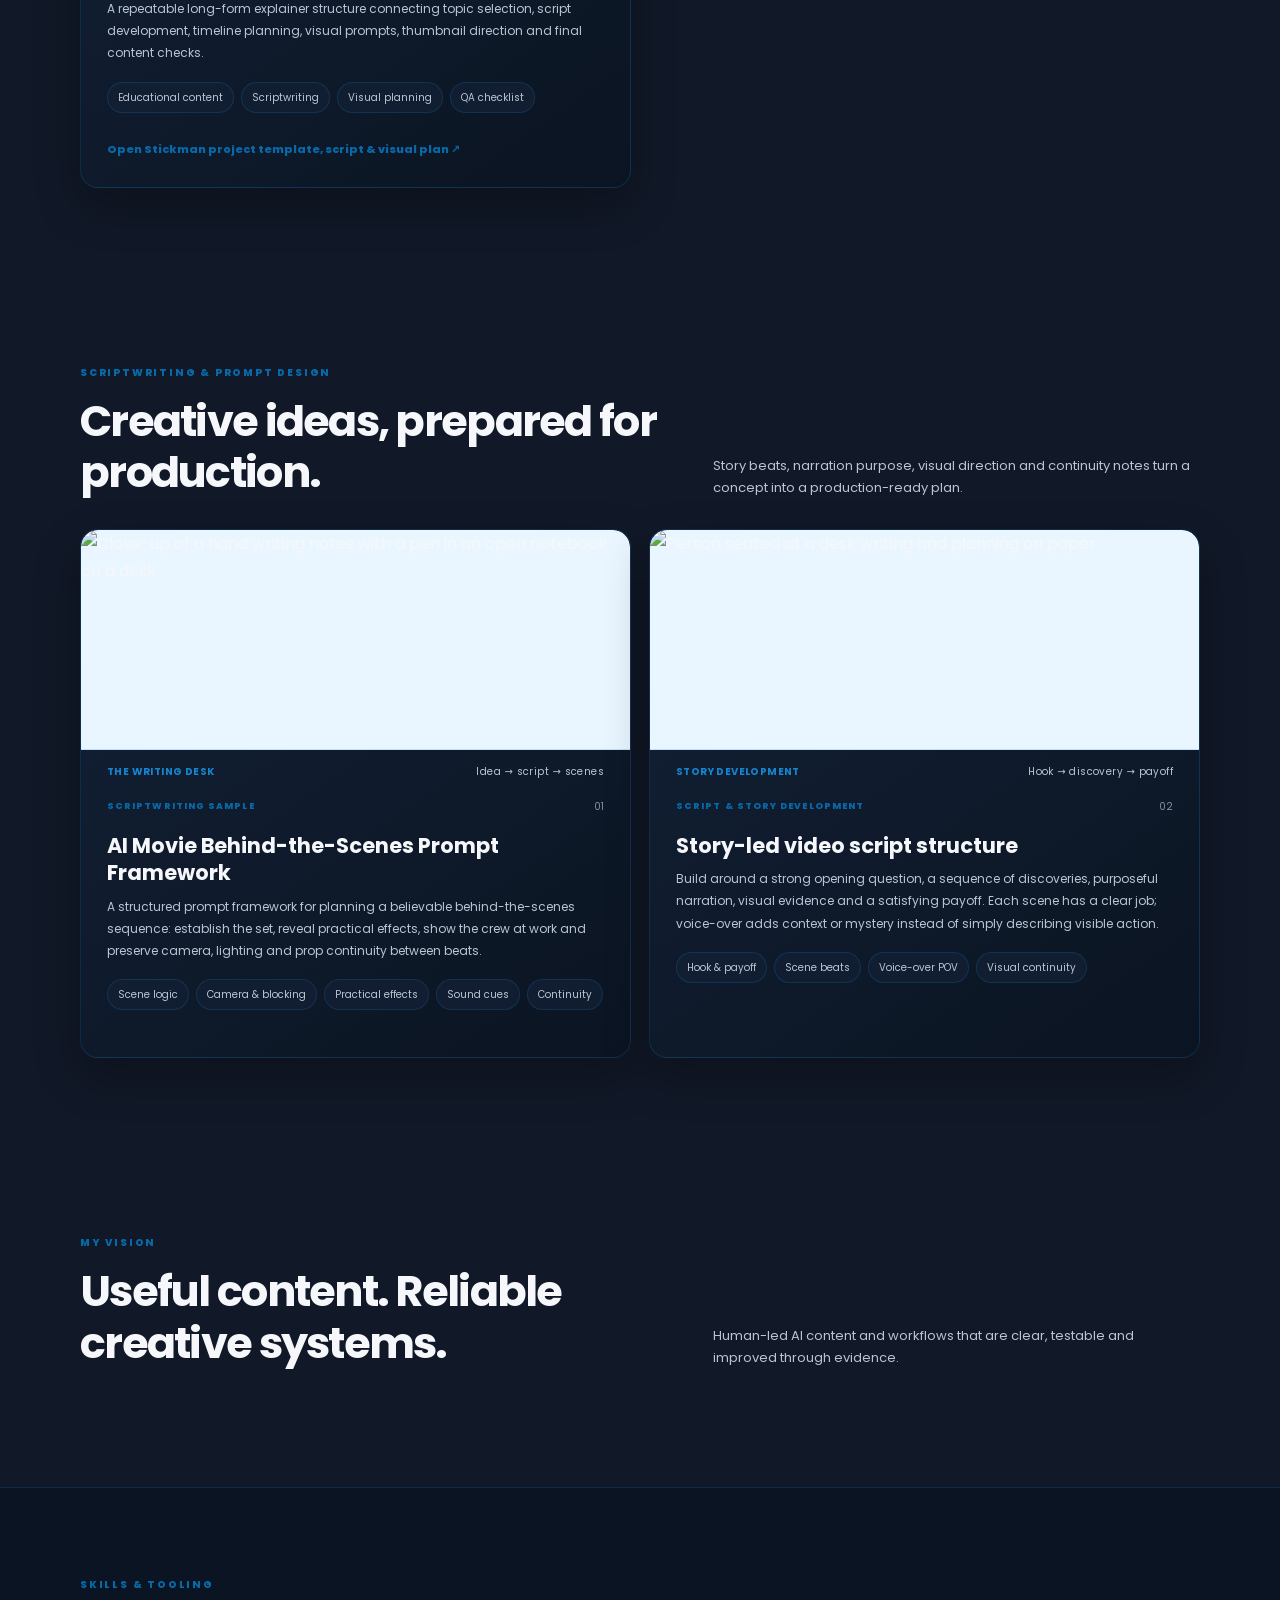
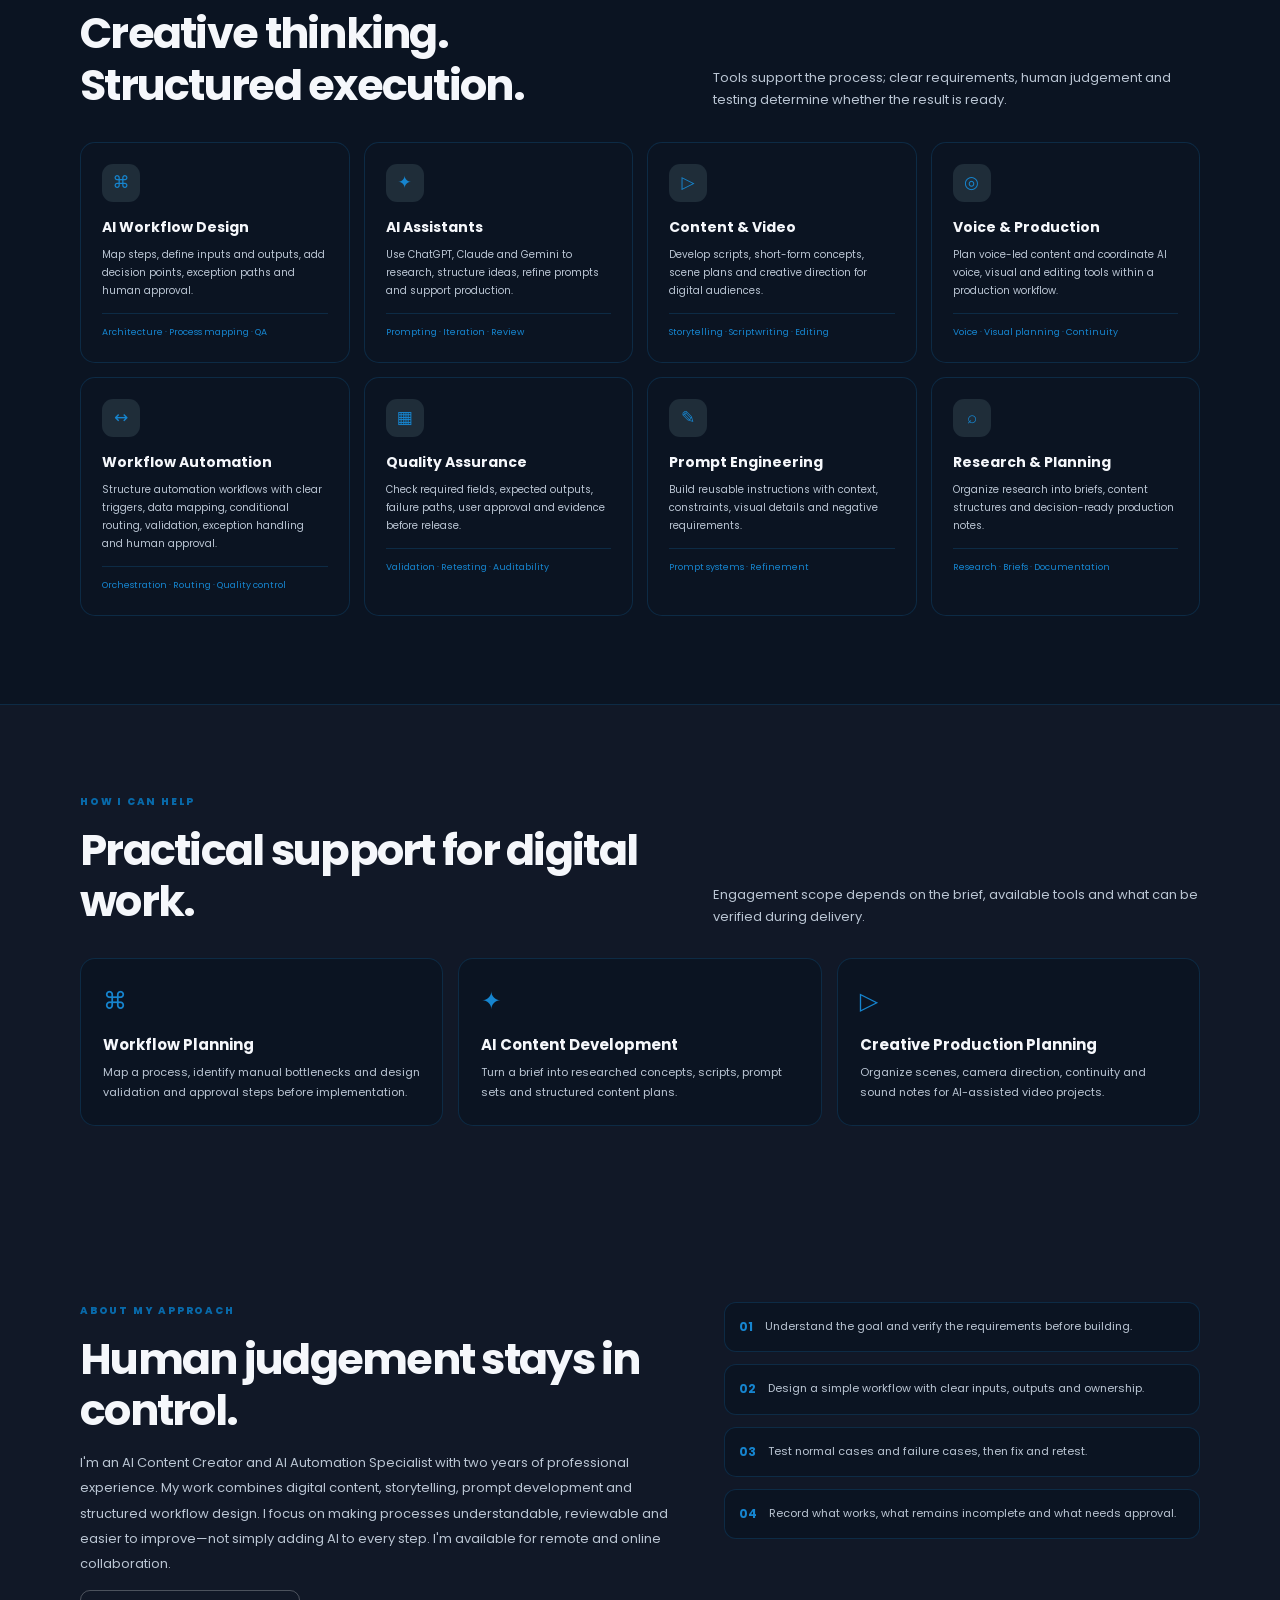
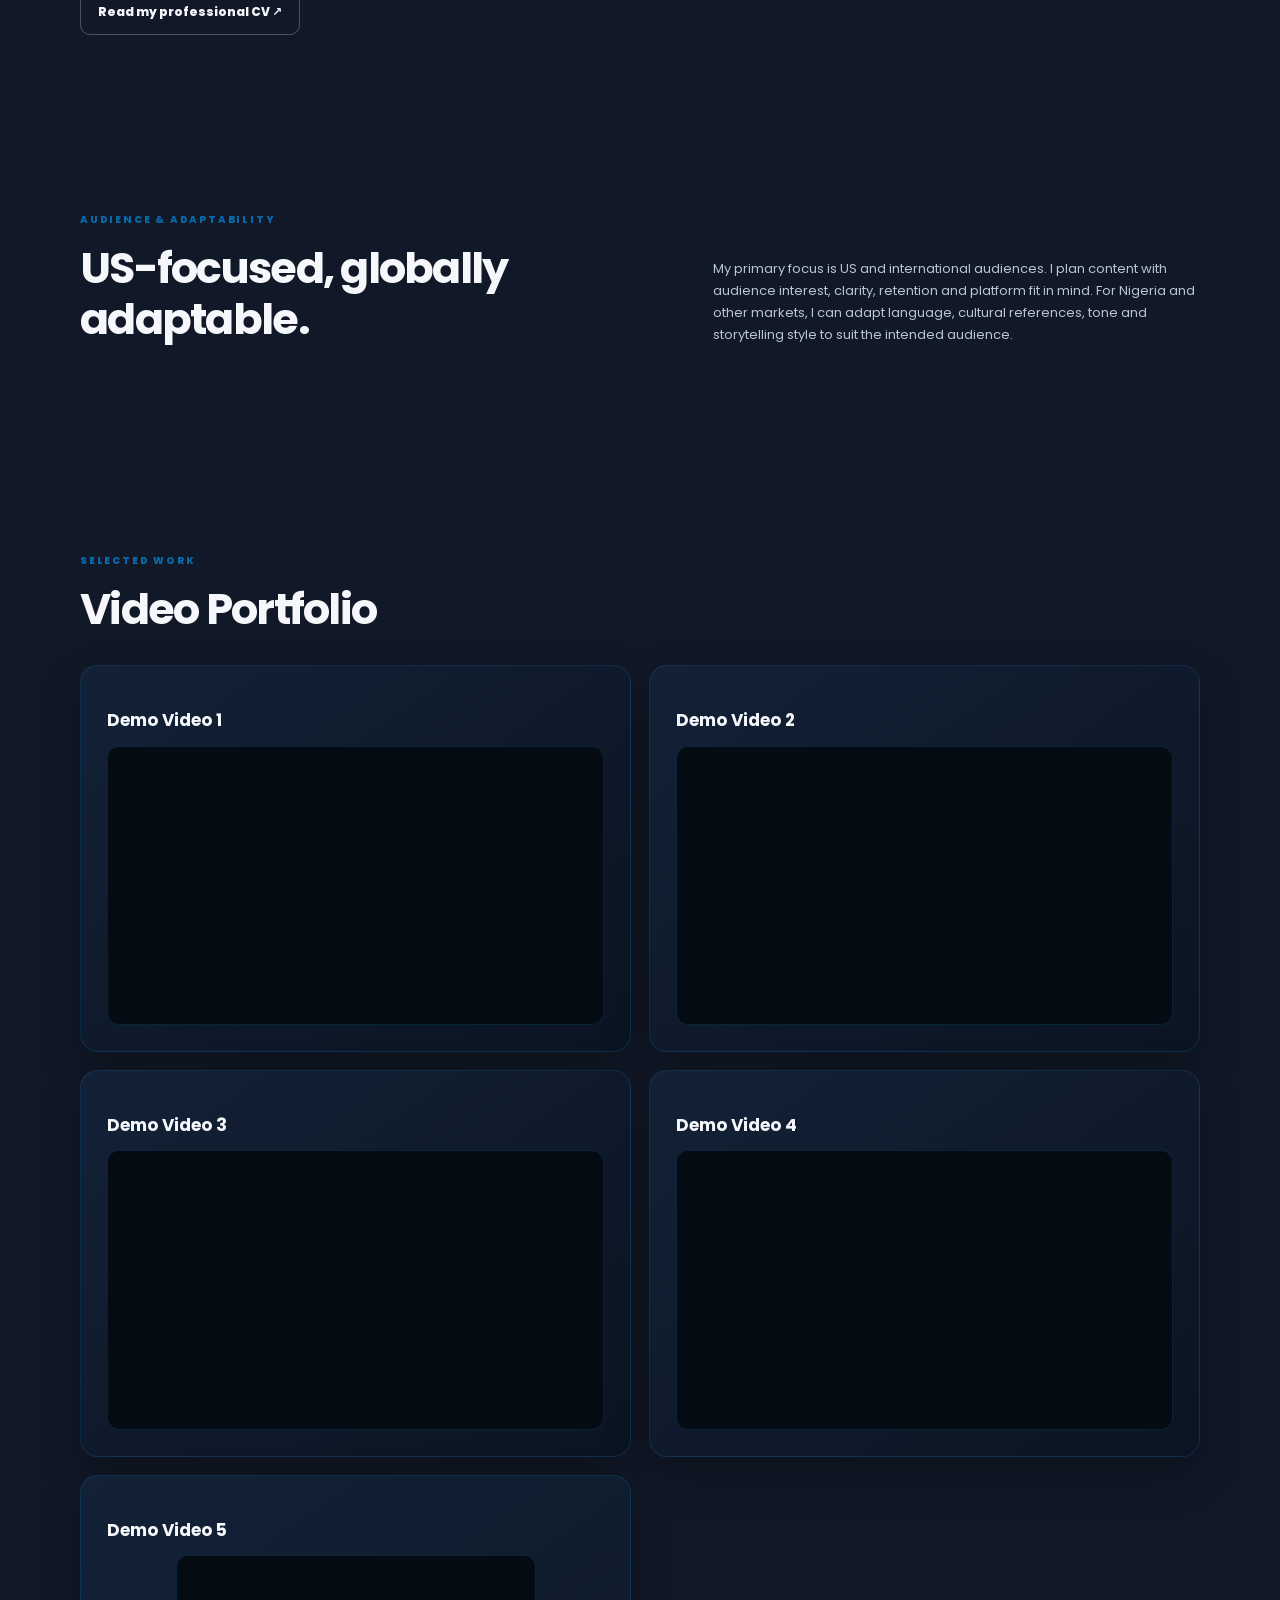
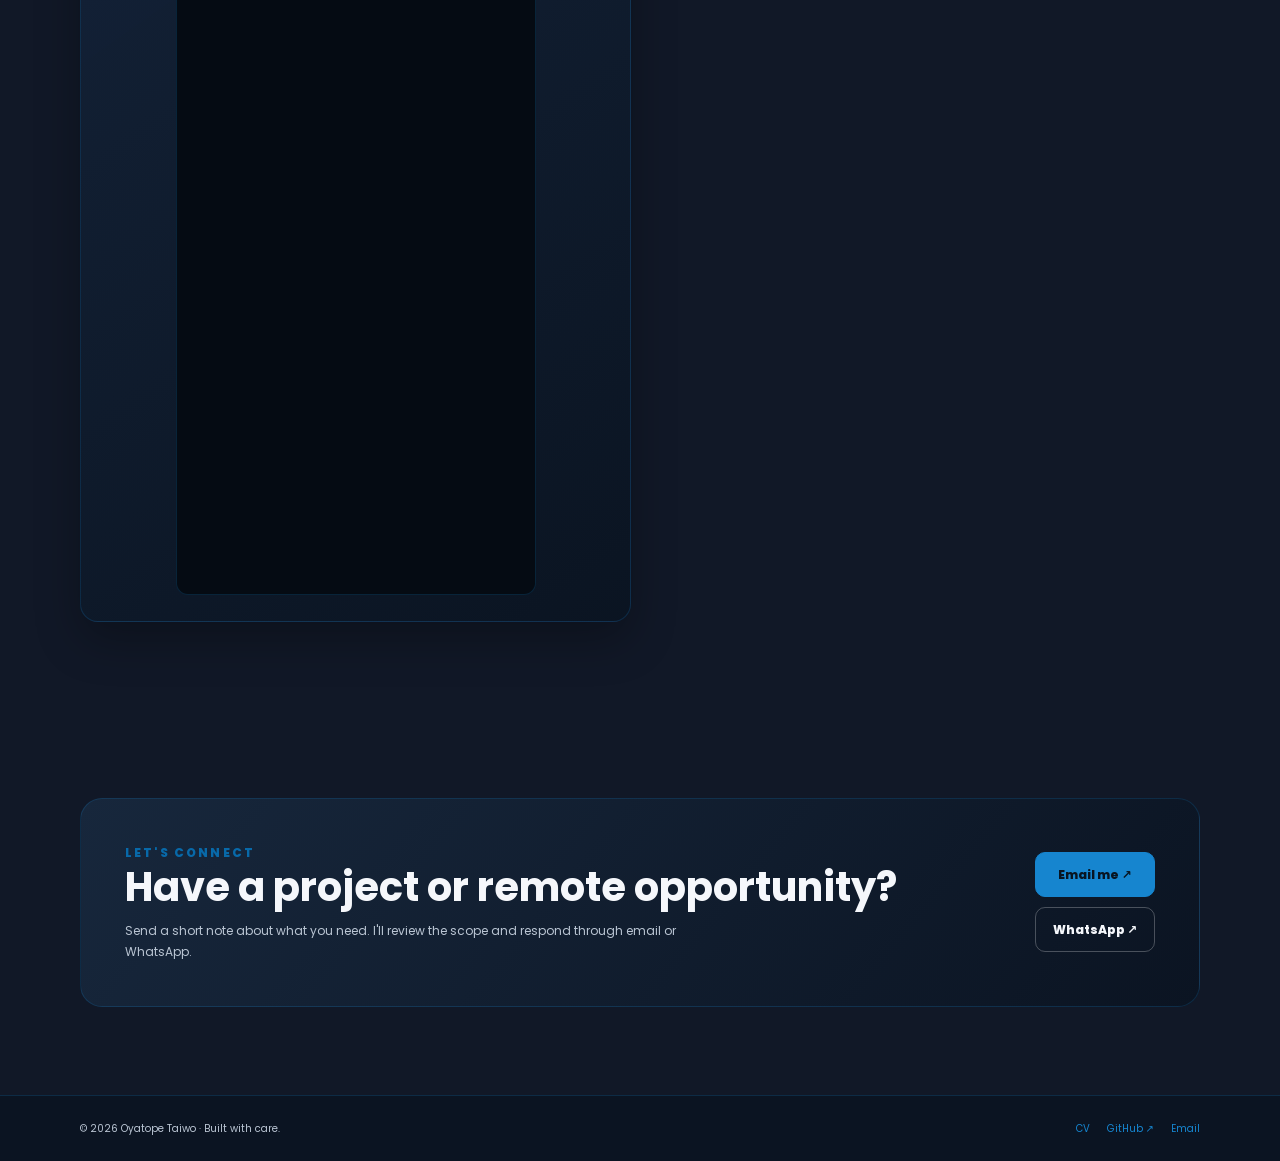
==== commit 188f0dd3: "Simplify video portfolio labels and remove external Drive links" ====
--- a/index.html
+++ b/index.html
@@ -231,16 +231,14 @@
 <section class="content wrap" id="about"><div class="about-layout"><div class="about reveal"><p class="eyebrow">ABOUT MY APPROACH</p><h2>Human judgement stays in control.</h2><p class="about-copy">I'm an AI Content Creator and AI Automation Specialist with two years of professional experience. My work combines digital content, storytelling, prompt development and structured workflow design. I focus on making processes understandable, reviewable and easier to improve—not simply adding AI to every step. I'm available for remote and online collaboration.</p><a class="btn btn-ghost" href="cv.html">Read my professional CV ↗</a></div><div class="approach-list reveal"><div class="approach-item"><b>01</b><span>Understand the goal and verify the requirements before building.</span></div><div class="approach-item"><b>02</b><span>Design a simple workflow with clear inputs, outputs and ownership.</span></div><div class="approach-item"><b>03</b><span>Test normal cases and failure cases, then fix and retest.</span></div><div class="approach-item"><b>04</b><span>Record what works, what remains incomplete and what needs approval.</span></div></div></div></section>
 <section class="content wrap" id="audiences"><div class="section-head reveal"><div><p class="eyebrow">AUDIENCE &amp; ADAPTABILITY</p><h2>US-focused, globally adaptable.</h2></div><p>My primary focus is US and international audiences. I plan content with audience interest, clarity, retention and platform fit in mind. For Nigeria and other markets, I can adapt language, cultural references, tone and storytelling style to suit the intended audience.</p></div></section>
 <section id="videos" class="content wrap" aria-labelledby="videos-title">
-  <div class="section-head reveal"><div><p class="eyebrow">VIDEO PORTFOLIO</p><h2 id="videos-title">Selected video samples</h2></div></div>
-  <p>Examples of creative video work. Use the player controls to watch each sample.</p>
+  <div class="section-head reveal"><div><p class="eyebrow">SELECTED WORK</p><h2 id="videos-title">Video Portfolio</h2></div></div>
   <div class="project-grid video-grid">
-    <article class="project reveal"><h3>Video Sample 1</h3><p class="video-note">VID-20260907-WA0015(1).mp4</p><div class="video-frame"><iframe src="https://drive.google.com/file/d/157h4dCahzkJ4V6JaUcpBL6thPvSxtfsG/preview" title="Video sample 1" loading="lazy" allow="autoplay" allowfullscreen></iframe></div><p><a class="text-link" href="https://drive.google.com/file/d/157h4dCahzkJ4V6JaUcpBL6thPvSxtfsG/view" target="_blank" rel="noopener">Open video in Google Drive ↗</a></p></article>
-    <article class="project reveal"><h3>Video Sample 2</h3><p class="video-note">VID-20261016-WA0016.mp4</p><div class="video-frame"><iframe src="https://drive.google.com/file/d/19fBqbqI637W4MOvS2vReCxX71F5sSPD0/preview" title="Video sample 2" loading="lazy" allow="autoplay" allowfullscreen></iframe></div><p><a class="text-link" href="https://drive.google.com/file/d/19fBqbqI637W4MOvS2vReCxX71F5sSPD0/view" target="_blank" rel="noopener">Open video in Google Drive ↗</a></p></article>
-    <article class="project reveal"><h3>Video Sample 3</h3><p class="video-note">sample-video-02.mp4</p><div class="video-frame"><iframe src="https://drive.google.com/file/d/1vNpPfDg20595tQgdBzPDZo_IEVMRAuhP/preview" title="Video sample 3" loading="lazy" allow="autoplay" allowfullscreen></iframe></div><p><a class="text-link" href="https://drive.google.com/file/d/1vNpPfDg20595tQgdBzPDZo_IEVMRAuhP/view" target="_blank" rel="noopener">Open video in Google Drive ↗</a></p></article>
-    <article class="project reveal"><h3>Additional Video Sample</h3><p class="video-note">Additional video sample</p><div class="video-frame"><iframe src="https://drive.google.com/file/d/1dMXo1PB94zG1w8RGs_SMRvZh4T7mlXsz/preview" title="Additional video sample" loading="lazy" allow="autoplay" allowfullscreen></iframe></div><p><a class="text-link" href="https://drive.google.com/file/d/1dMXo1PB94zG1w8RGs_SMRvZh4T7mlXsz/view" target="_blank" rel="noopener">Open video in Google Drive ↗</a></p></article>
-    <article class="project reveal"><h3>Product Animation Demo</h3><p class="video-note">VID-20261019-WA0015.mp4 · 29-second vertical product animation</p><div class="video-frame" style="aspect-ratio:9/16;max-width:360px;margin-inline:auto"><iframe src="https://drive.google.com/file/d/1TemZNhn5rG-4lURLc9ZdLmVy2Fr7ZjnG/preview" title="Product animation demo: decorative garden light assembly and finished product" loading="lazy" allow="autoplay" allowfullscreen></iframe></div><p>A short product-animation sample showing assembly steps and the finished illuminated garden light.</p><p><a class="text-link" href="https://drive.google.com/file/d/1TemZNhn5rG-4lURLc9ZdLmVy2Fr7ZjnG/view" target="_blank" rel="noopener">Open video in Google Drive ↗</a></p></article>
-  </div>
-
+    <article class="project reveal"><h3>Demo Video 1</h3><div class="video-frame"><iframe src="https://drive.google.com/file/d/157h4dCahzkJ4V6JaUcpBL6thPvSxtfsG/preview" title="Demo Video 1" loading="lazy" allow="autoplay" allowfullscreen></iframe></div></article>
+    <article class="project reveal"><h3>Demo Video 2</h3><div class="video-frame"><iframe src="https://drive.google.com/file/d/19fBqbqI637W4MOvS2vReCxX71F5sSPD0/preview" title="Demo Video 2" loading="lazy" allow="autoplay" allowfullscreen></iframe></div></article>
+    <article class="project reveal"><h3>Demo Video 3</h3><div class="video-frame"><iframe src="https://drive.google.com/file/d/1vNpPfDg20595tQgdBzPDZo_IEVMRAuhP/preview" title="Demo Video 3" loading="lazy" allow="autoplay" allowfullscreen></iframe></div></article>
+    <article class="project reveal"><h3>Demo Video 4</h3><div class="video-frame"><iframe src="https://drive.google.com/file/d/1dMXo1PB94zG1w8RGs_SMRvZh4T7mlXsz/preview" title="Demo Video 4" loading="lazy" allow="autoplay" allowfullscreen></iframe></div></article>
+    <article class="project reveal"><h3>Demo Video 5</h3><div class="video-frame" style="aspect-ratio:9/16;max-width:360px;margin-inline:auto"><iframe src="https://drive.google.com/file/d/1TemZNhn5rG-4lURLc9ZdLmVy2Fr7ZjnG/preview" title="Demo Video 5" loading="lazy" allow="autoplay" allowfullscreen></iframe></div></article>
+  </div>
 </section>
 <section class="content wrap" id="contact"><div class="contact-box reveal"><div><p class="eyebrow">LET'S CONNECT</p><h2>Have a project or remote opportunity?</h2><p>Send a short note about what you need. I'll review the scope and respond through email or WhatsApp.</p></div><div class="contact-actions"><a class="btn btn-primary" href="mailto:klaviyotaiwotaiwo6@gmail.com?subject=Portfolio%20Enquiry">Email me ↗</a><a class="btn btn-ghost" href="https://wa.me/2348069262165" target="_blank" rel="noopener noreferrer">WhatsApp ↗</a></div></div></section>
 </main>
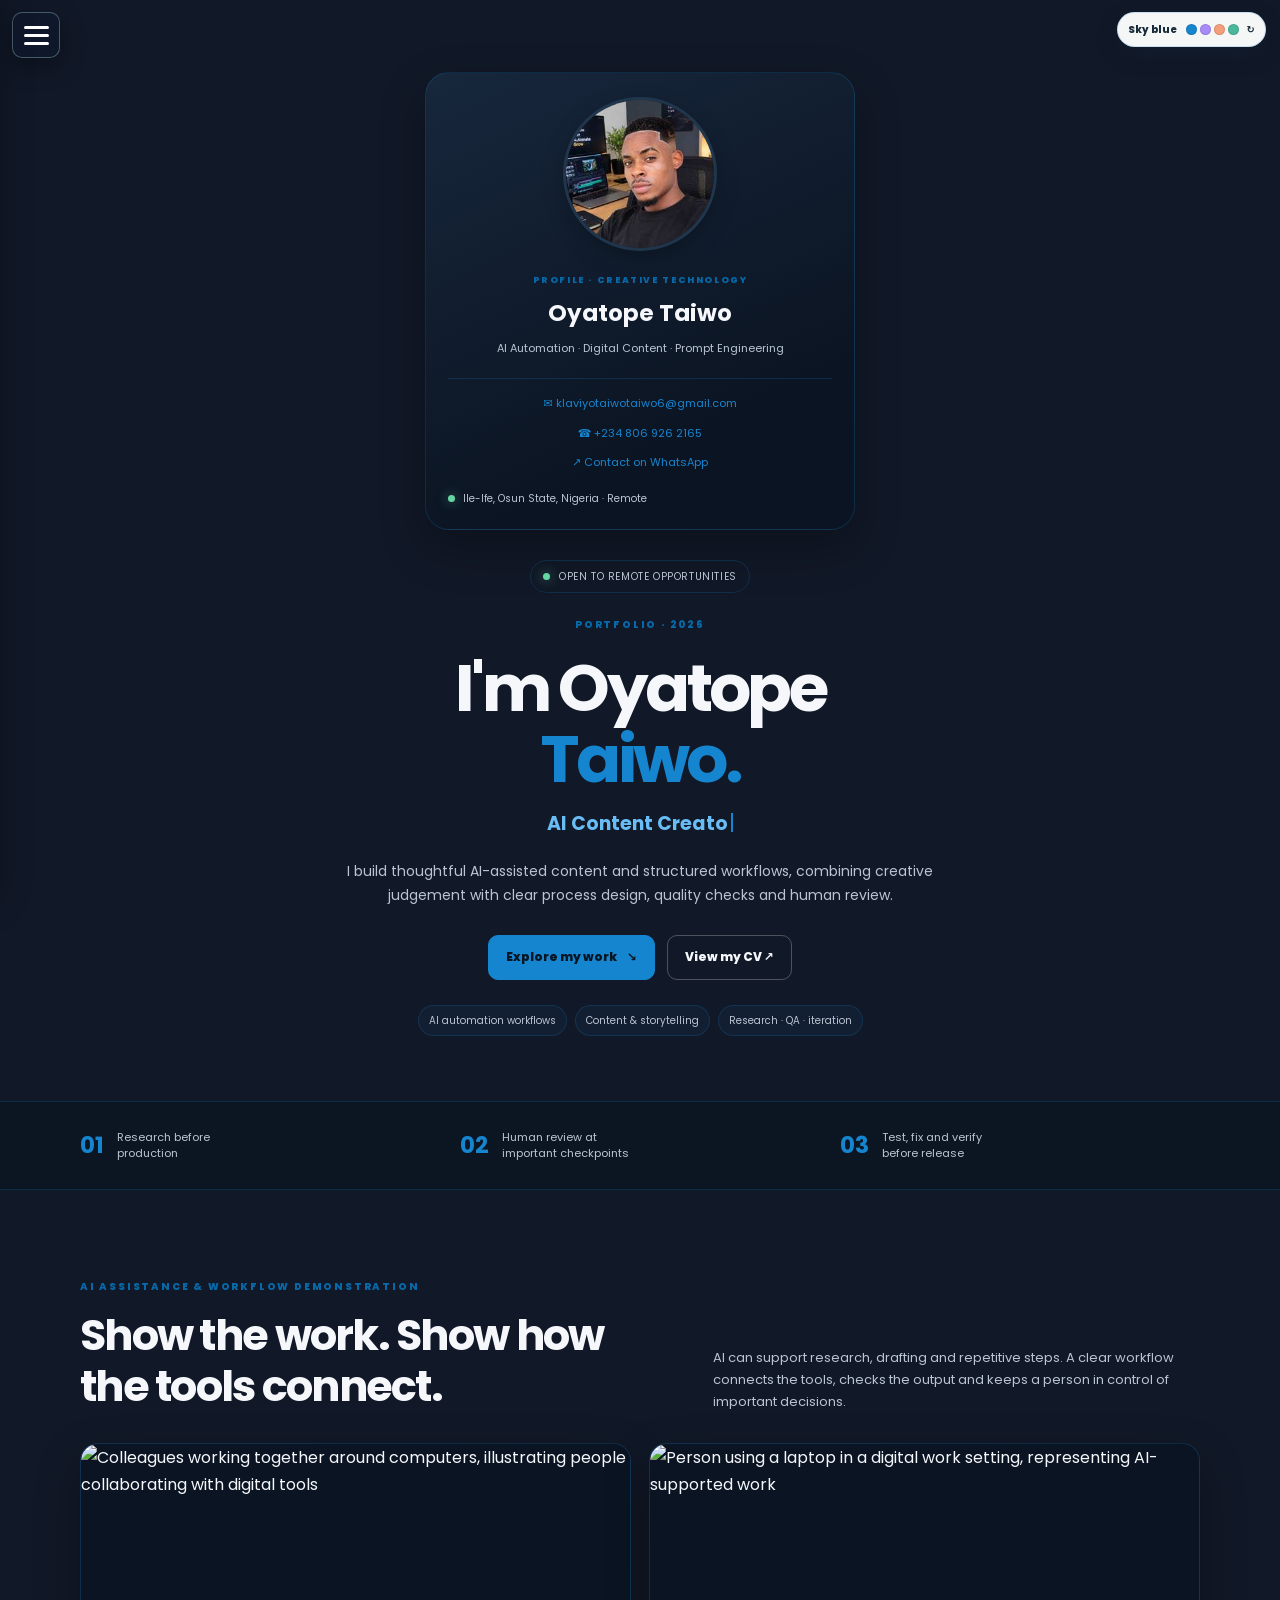
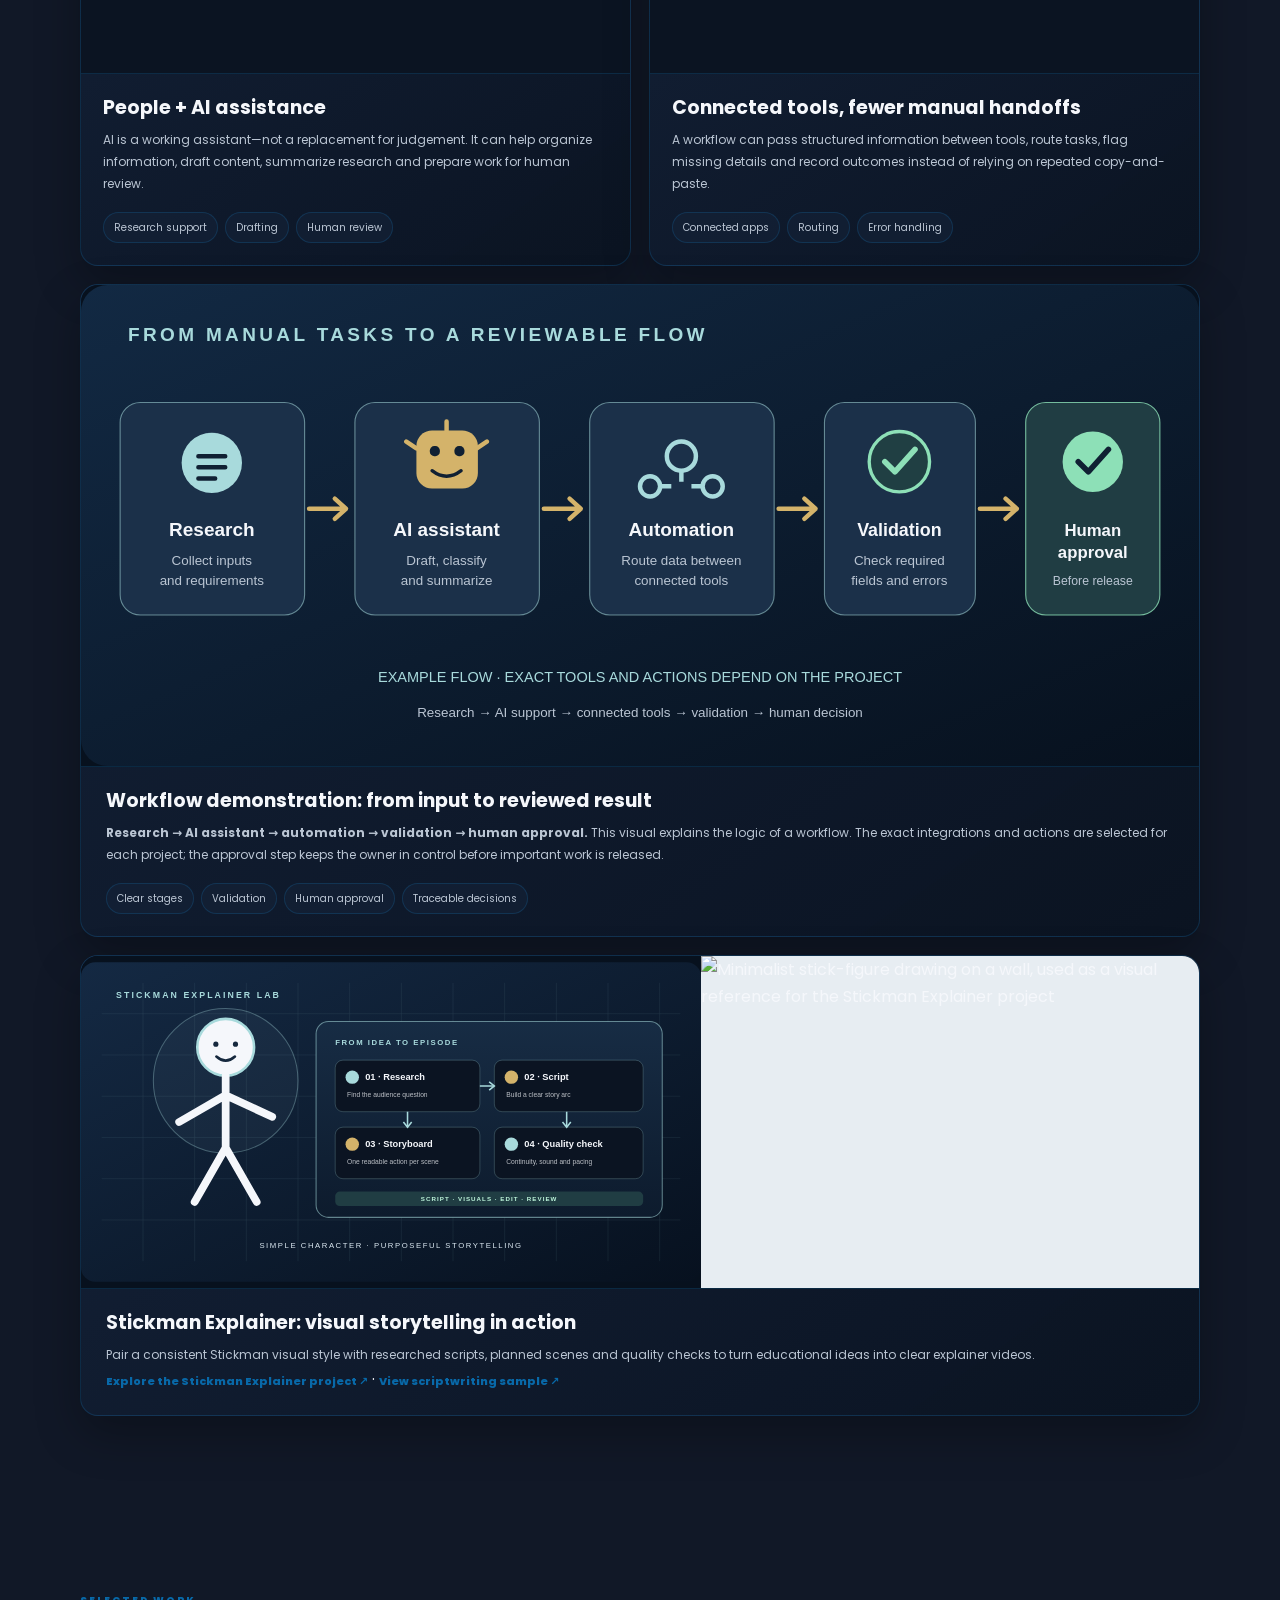
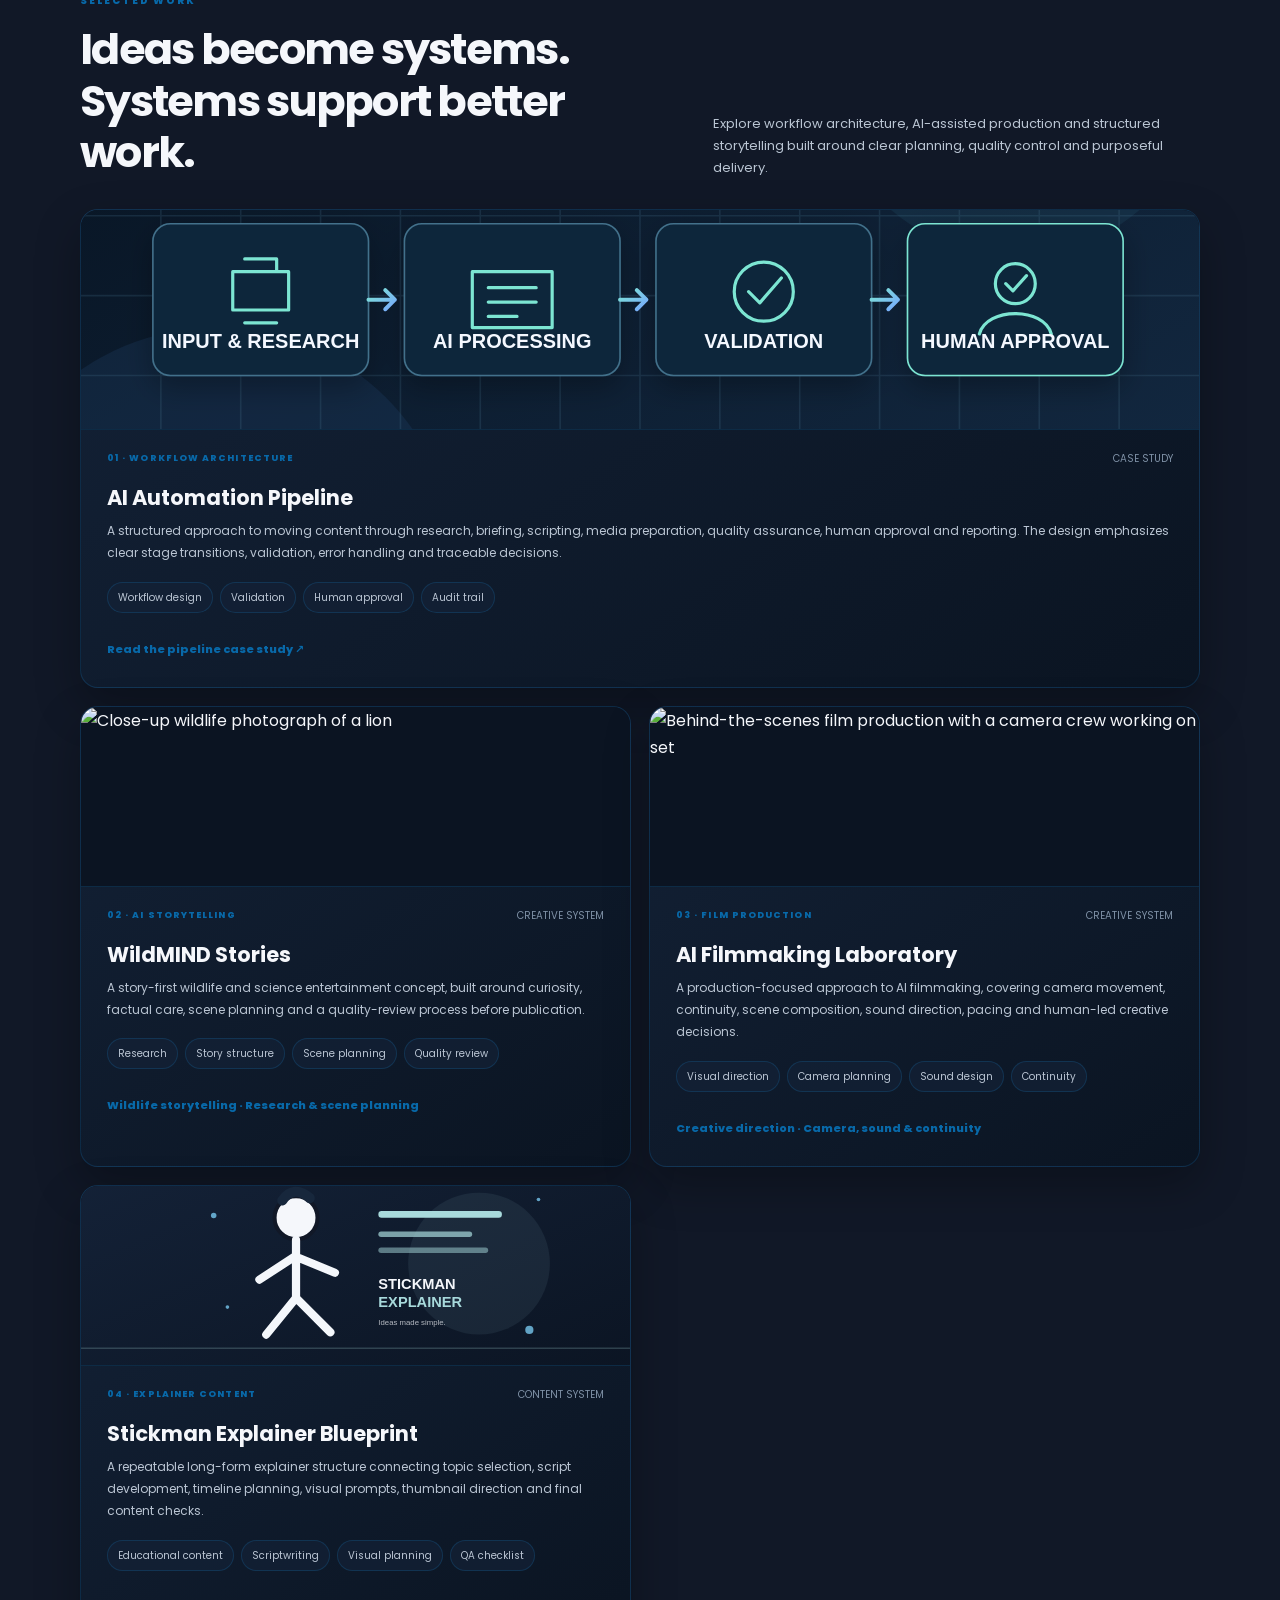
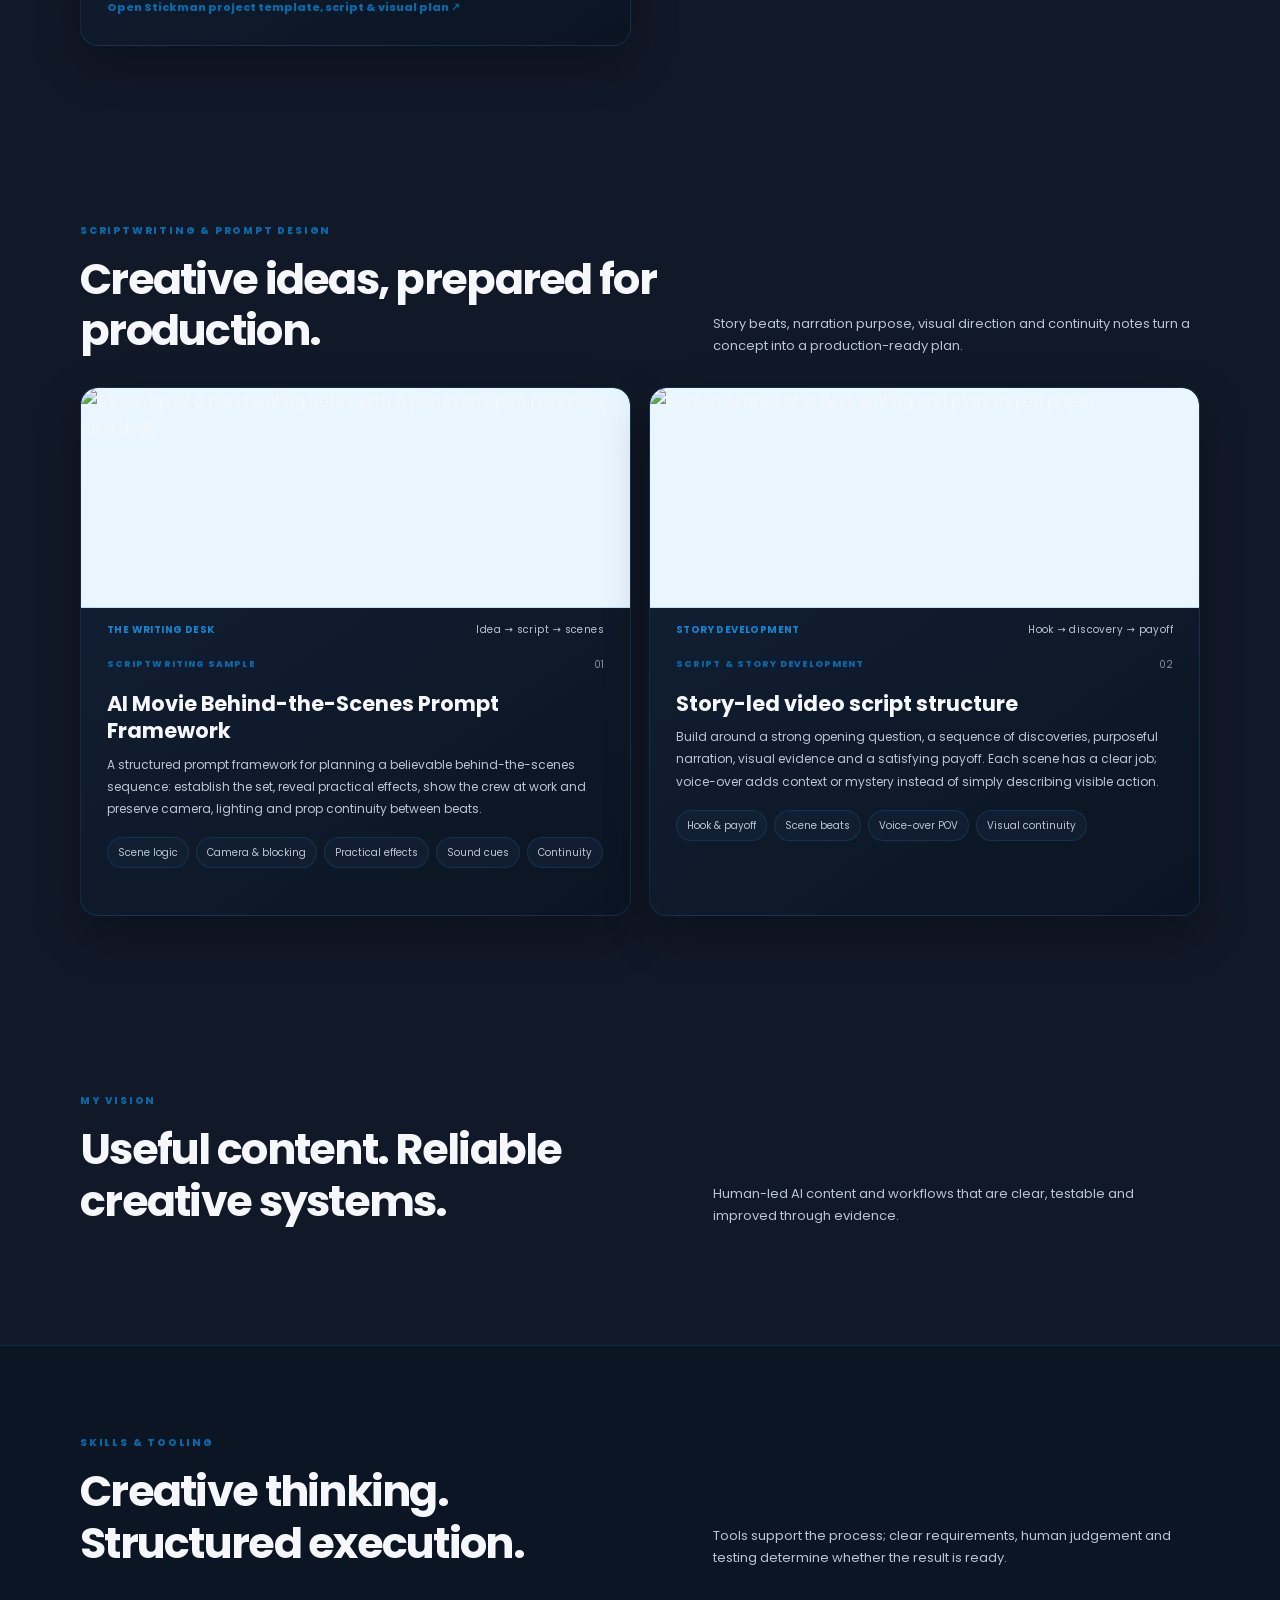
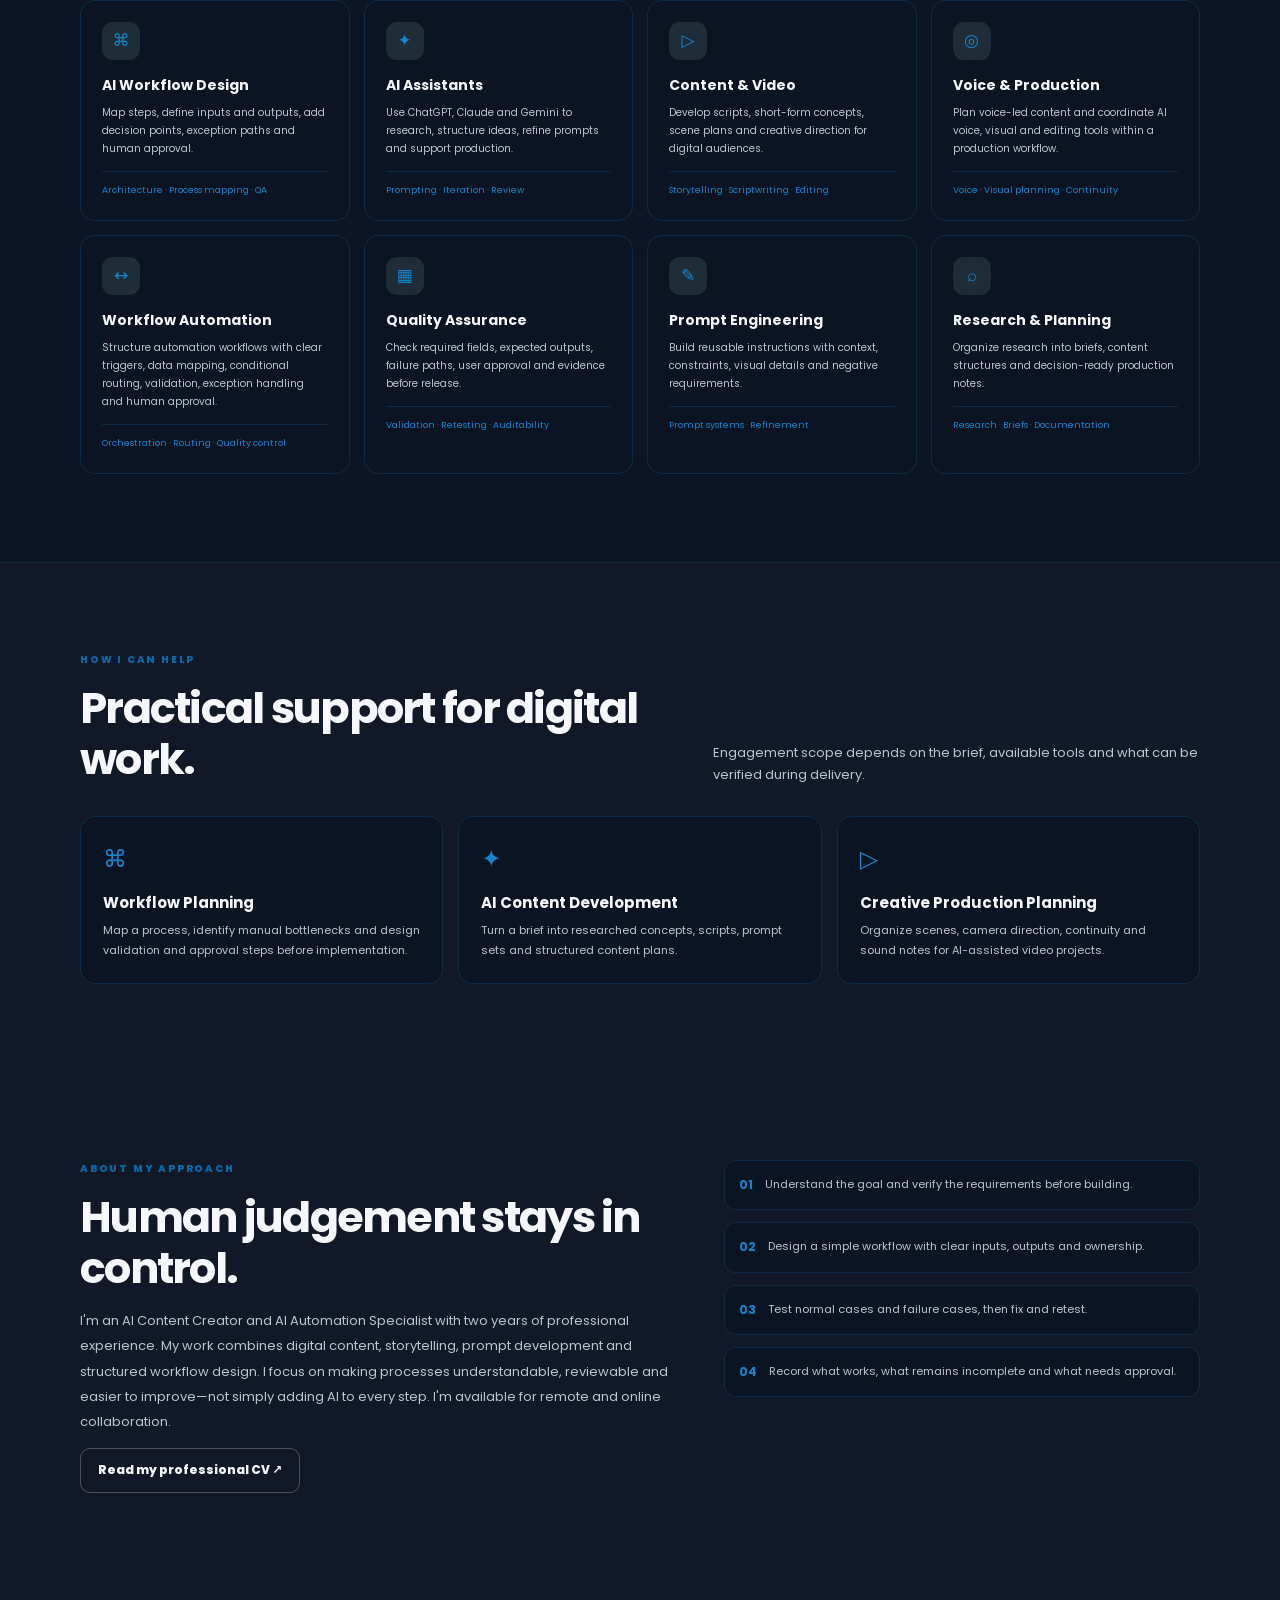
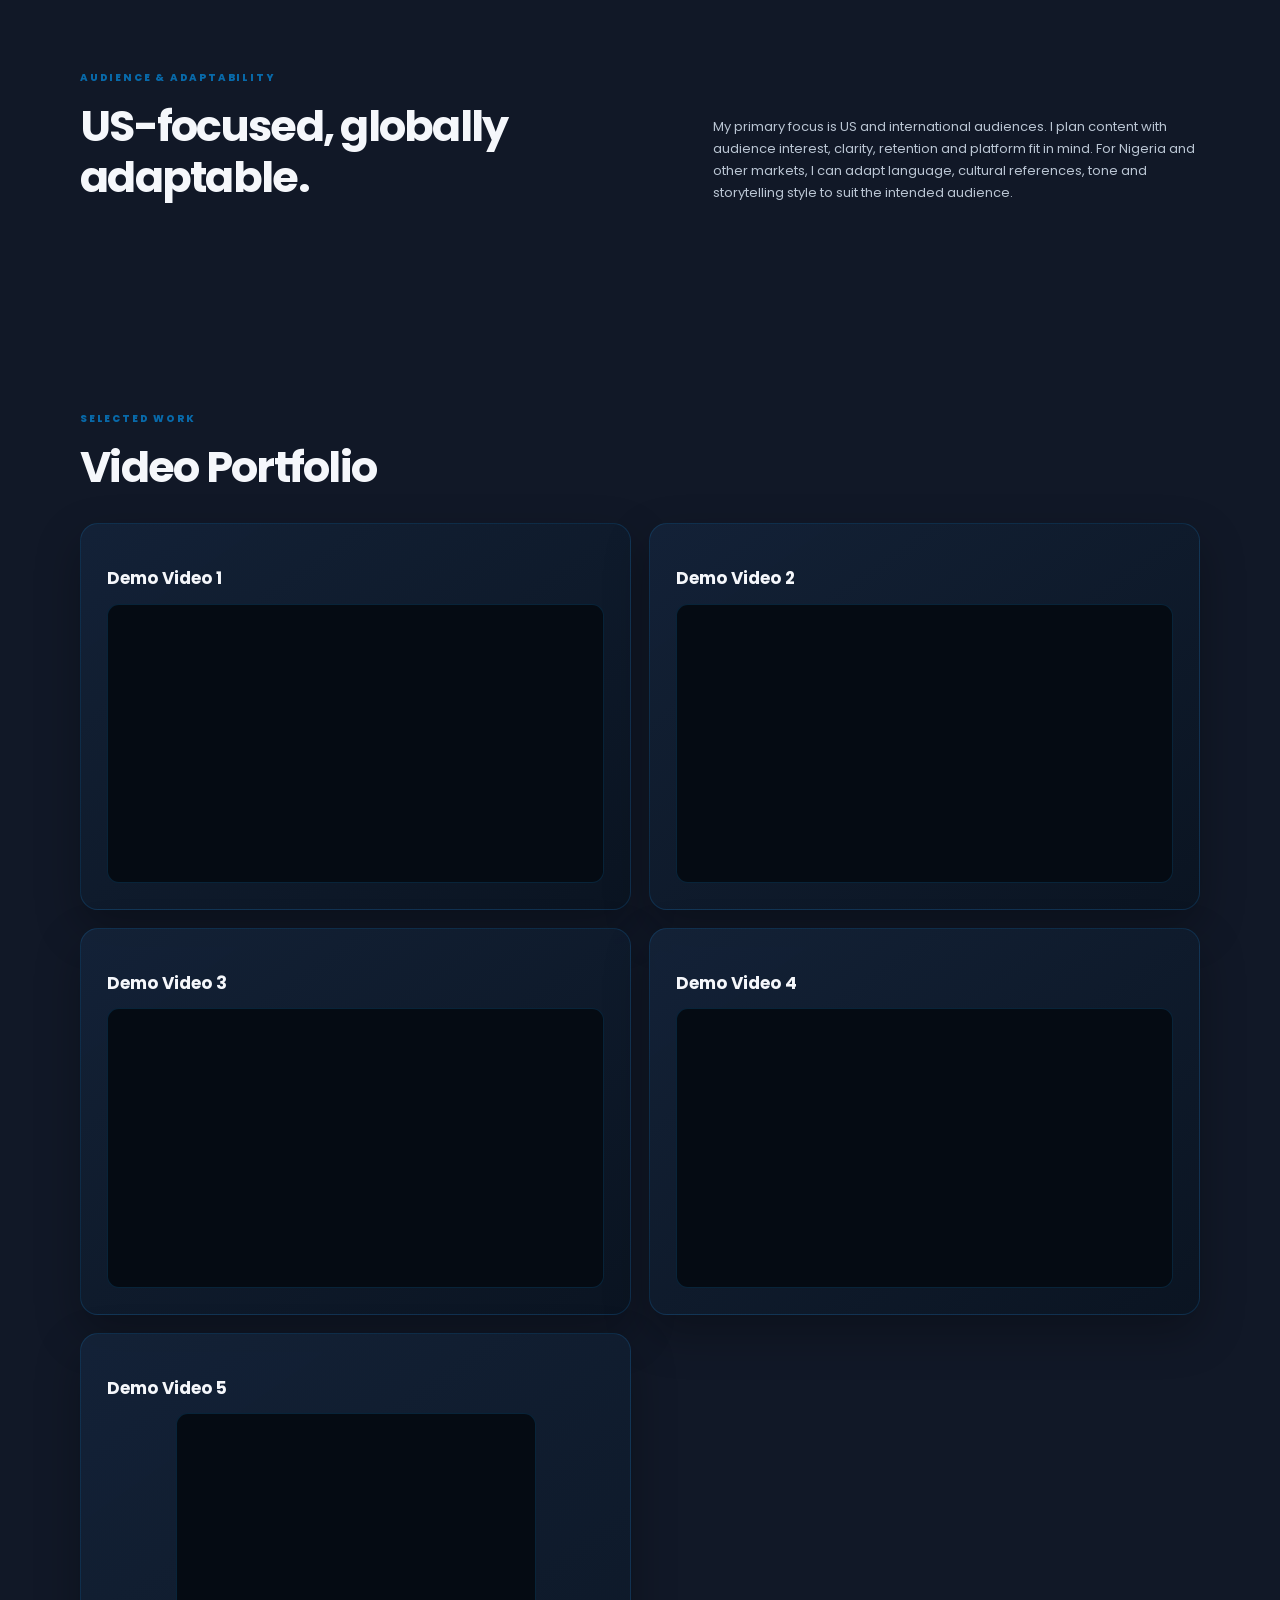
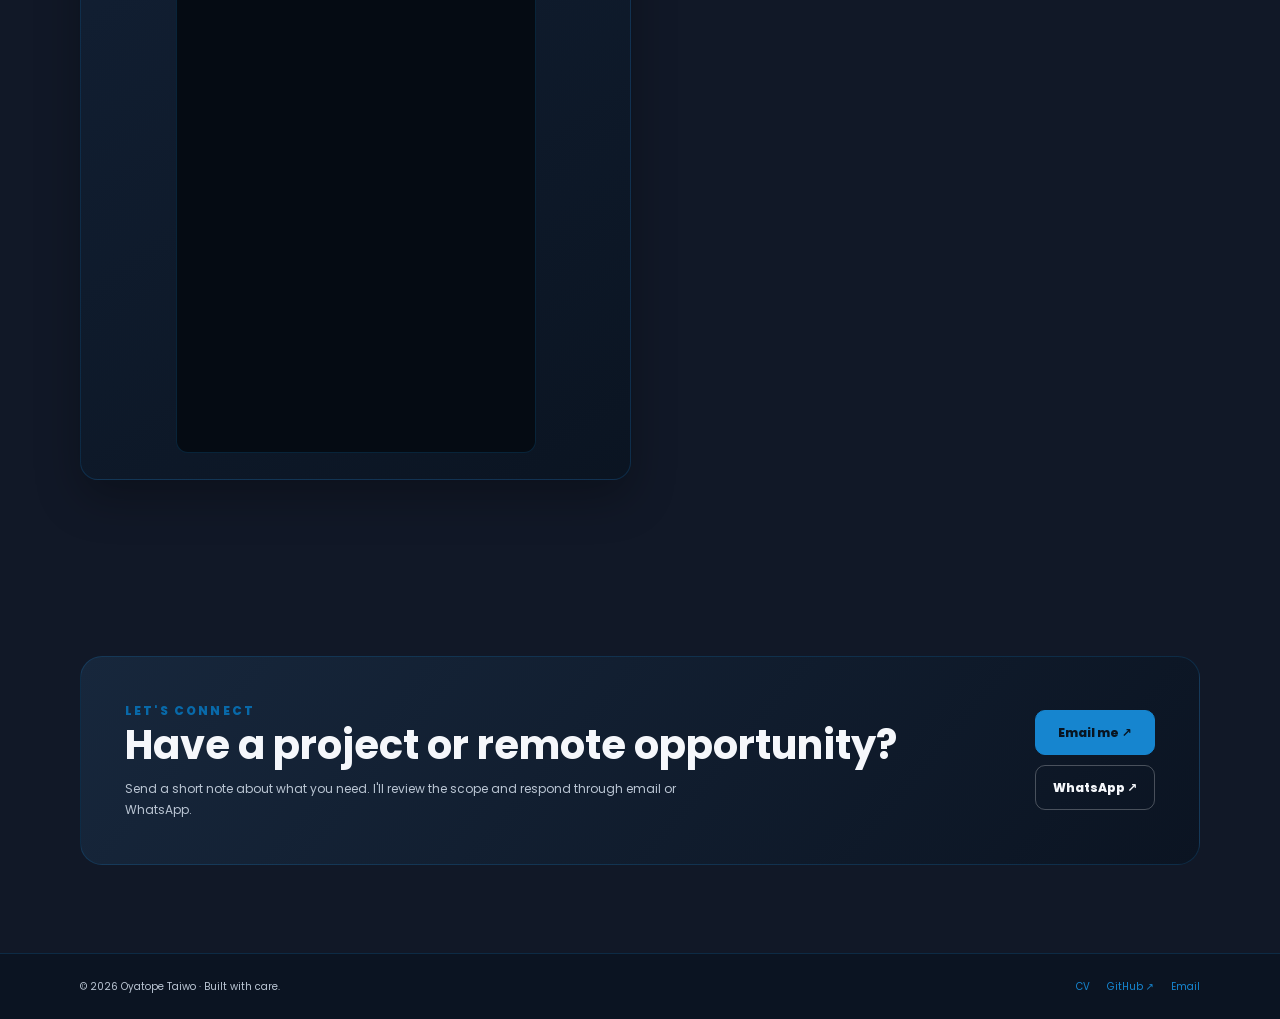
==== commit 7269e3b5: "Remove animated photo collage from professional profile card" ====
--- a/index.html
+++ b/index.html
@@ -20,11 +20,11 @@
 <link href="https://fonts.googleapis.com/css2?family=Poppins:wght@400;500;600;700;800&display=swap" rel="stylesheet">
 <style>
 :root{--bg:#111827;--panel:#0b1422;--panel2:#142238;--blue:#a8dadc;--blue2:#77c7ee;--text:#f5f7fb;--muted:#bac5d3;--line:rgba(168,218,220,.2);--shadow:0 18px 45px rgba(0,0,0,.28);--wrap:1120px}
-*{box-sizing:border-box}html{scroll-behavior:smooth;scroll-padding-top:86px}body{margin:0;background:var(--bg);color:var(--text);font-family:Poppins,system-ui,sans-serif;line-height:1.7;overflow-x:hidden}body.menu-open{overflow:hidden}a{color:var(--blue);text-underline-offset:4px}button{font:inherit}.wrap{width:min(var(--wrap),calc(100% - 42px));margin-inline:auto}.skip{position:absolute;left:-999px;top:10px;background:var(--blue);color:#07111e;padding:10px;z-index:1000}.skip:focus{left:10px}#particles{position:fixed;inset:0;width:100%;height:100%;z-index:0;pointer-events:none;opacity:.46}
+*{box-sizing:border-box}html{scroll-behavior:smooth;scroll-padding-top:86px}body{margin:0;background:var(--bg);color:var(--text);font-family:Poppins,system-ui,sans-serif;line-height:1.7;overflow-x:hidden}body.menu-open{overflow:hidden}a{color:var(--blue);text-underline-offset:4px}button{font:inherit}.wrap{width:min(var(--wrap),calc(100% - 42px));margin-inline:auto}.skip{position:absolute;left:-999px;top:10px;background:var(--blue);color:#07111e;padding:10px;z-index:1000}.skip:focus{left:10px}
 header{position:sticky;top:0;z-index:50;background:rgba(11,20,34,.94);backdrop-filter:blur(14px);border-bottom:1px solid var(--line)}.topbar{min-height:74px;display:flex;align-items:center;justify-content:space-between;gap:16px}.brand{display:flex;align-items:center;gap:11px;text-decoration:none;color:var(--text);font-weight:800;line-height:1.2}.brand-mark{width:42px;height:42px;display:grid;place-items:center;border-radius:14px;background:linear-gradient(145deg,var(--blue),var(--blue2));color:#0a1724;font-weight:800}.brand small{display:block;margin-top:4px;color:var(--muted);font-size:10px;font-weight:500;letter-spacing:.02em}.desktop-nav{display:flex;align-items:center;gap:22px}.desktop-nav a,.side-nav a{font-size:12px;font-weight:600;text-decoration:none;color:var(--text)}.desktop-nav a:hover,.side-nav a:hover{color:var(--blue)}.nav-cv{border:1px solid var(--blue);padding:8px 13px;border-radius:9px}.menu-toggle{display:none;width:44px;height:42px;border:1px solid var(--line);border-radius:10px;background:transparent;cursor:pointer}.menu-toggle span{display:block;width:20px;height:2px;background:var(--text);margin:5px auto;transition:transform .22s,opacity .22s}.menu-toggle[aria-expanded=true] span:first-child{transform:translateY(7px) rotate(45deg)}.menu-toggle[aria-expanded=true] span:nth-child(2){opacity:0}.menu-toggle[aria-expanded=true] span:last-child{transform:translateY(-7px) rotate(-45deg)}.menu-overlay{position:fixed;inset:0;background:rgba(0,0,0,.6);z-index:59;opacity:0;visibility:hidden;transition:opacity .25s}.side-nav{position:fixed;right:0;top:0;height:100dvh;width:min(330px,86vw);padding:92px 28px 30px;background:var(--panel);border-left:1px solid var(--line);z-index:60;display:flex;flex-direction:column;gap:5px;transform:translateX(105%);transition:transform .28s ease;box-shadow:var(--shadow)}.side-nav a{padding:13px 12px;border-radius:9px}.side-nav a:hover{background:var(--panel2)}.side-nav .side-note{margin-top:auto;color:var(--muted);font-size:11px}
 body.menu-open .side-nav{transform:translateX(0)}body.menu-open .menu-overlay{opacity:1;visibility:visible}
 .hero{min-height:650px;display:grid;grid-template-columns:minmax(0,1.35fr) minmax(270px,.72fr);align-items:center;gap:clamp(34px,6vw,78px);padding-top:76px;padding-bottom:72px}.eyebrow{color:var(--blue);font-size:10px;font-weight:800;letter-spacing:.18em;margin:0 0 15px}.availability{display:inline-flex;align-items:center;gap:9px;border:1px solid var(--line);border-radius:100px;padding:7px 12px;color:var(--muted);font-size:10px;letter-spacing:.06em}.dot{width:7px;height:7px;border-radius:50%;background:#65d6a3;box-shadow:0 0 12px rgba(101,214,163,.6)}.hero h1{font-size:clamp(42px,6vw,72px);line-height:1.08;letter-spacing:-.055em;margin:20px 0 12px}.hero h1 span{color:var(--blue)}.role{color:var(--blue2);font-weight:700;font-size:clamp(15px,2vw,19px);margin:0 0 20px}.hero-copy>p:not(.eyebrow):not(.role){max-width:660px;color:var(--muted);font-size:14px}.actions{display:flex;flex-wrap:wrap;gap:12px;margin-top:27px}.btn{min-height:45px;display:inline-flex;align-items:center;justify-content:center;gap:9px;padding:11px 17px;border:1px solid var(--blue);border-radius:10px;text-decoration:none;font-size:12px;font-weight:750;transition:transform .2s,background .2s,color .2s}.btn:hover{transform:translateY(-2px)}.btn-primary{background:var(--blue);color:#081522}.btn-primary:hover{background:#c9f0f1;color:#081522}.btn-ghost{background:transparent;color:var(--text);border-color:rgba(255,255,255,.25)}.quick-tags{display:flex;flex-wrap:wrap;gap:8px;margin-top:25px}.quick-tags span,.pills span{font-size:10px;border:1px solid var(--line);border-radius:100px;padding:6px 10px;color:var(--muted);background:rgba(20,34,56,.65)}
-.profile-card{position:relative;padding:28px;background:linear-gradient(155deg,#17273c,#0b1422 75%);border:1px solid var(--line);border-radius:24px;box-shadow:var(--shadow);overflow:hidden}.profile-card:before{content:"";position:absolute;width:180px;height:180px;right:-80px;top:-80px;border:1px solid rgba(168,218,220,.24);border-radius:50%;box-shadow:0 0 0 18px rgba(168,218,220,.035),0 0 0 38px rgba(168,218,220,.025)}.portrait-wrap{width:130px;height:130px;margin:0 auto 22px;position:relative}.portrait-wrap:before{content:"";position:absolute;inset:-8px;border:1px solid var(--blue);border-radius:50%;opacity:.65;animation:orbit 18s linear infinite}.portrait{width:100%;height:100%;display:block;object-fit:cover;object-position:center;border-radius:50%;border:4px solid #20364c;background:#17273c}.profile-card .eyebrow{text-align:center;margin-bottom:6px;font-size:9px}.profile-card h2{text-align:center;font-size:23px;margin:0}.profile-sub{text-align:center;color:var(--muted);font-size:11px;margin:6px 0 20px}.profile-links{border-top:1px solid var(--line);padding-top:15px;display:grid;gap:11px}.profile-links a{font-size:11px;overflow-wrap:anywhere;text-decoration:none}.profile-links a:hover{text-decoration:underline}.location{color:var(--muted);font-size:10px;margin-top:18px;display:flex;gap:8px;align-items:center}
+.profile-card{position:relative;padding:28px;background:linear-gradient(155deg,#17273c,#0b1422 75%);border:1px solid var(--line);border-radius:24px;box-shadow:var(--shadow);overflow:hidden}.portrait-wrap{width:130px;height:130px;margin:0 auto 22px;position:relative}.portrait{width:100%;height:100%;display:block;object-fit:cover;object-position:center;border-radius:50%;border:4px solid #20364c;background:#17273c}.profile-card .eyebrow{text-align:center;margin-bottom:6px;font-size:9px}.profile-card h2{text-align:center;font-size:23px;margin:0}.profile-sub{text-align:center;color:var(--muted);font-size:11px;margin:6px 0 20px}.profile-links{border-top:1px solid var(--line);padding-top:15px;display:grid;gap:11px}.profile-links a{font-size:11px;overflow-wrap:anywhere;text-decoration:none}.profile-links a:hover{text-decoration:underline}.location{color:var(--muted);font-size:10px;margin-top:18px;display:flex;gap:8px;align-items:center}
 main,footer,.principles{position:relative;z-index:1}.principles{border-block:1px solid var(--line);background:rgba(11,20,34,.76)}.principles-inner{display:grid;grid-template-columns:repeat(3,1fr);gap:20px;padding-block:24px}.principle{display:flex;align-items:center;gap:13px}.principle strong{font-size:23px;color:var(--blue)}.principle span{font-size:11px;line-height:1.5;color:var(--muted)}
 section.content{padding-top:88px;padding-bottom:88px}.section-head{display:grid;grid-template-columns:1.1fr .9fr;gap:38px;align-items:end;margin-bottom:30px}.section-head h2,.about h2{font-size:clamp(29px,4vw,43px);line-height:1.2;letter-spacing:-.04em;margin:0}.section-head>p{margin:0;color:var(--muted);font-size:13px}.project-grid{display:grid;grid-template-columns:repeat(2,minmax(0,1fr));gap:18px}.project{position:relative;padding:26px;border:1px solid var(--line);border-radius:18px;background:linear-gradient(145deg,rgba(20,34,56,.95),rgba(11,20,34,.96));box-shadow:var(--shadow);transition:transform .22s,border-color .22s}.project:hover{transform:translateY(-4px);border-color:rgba(168,218,220,.55)}.project.featured{grid-column:1/-1}.project-top{display:flex;align-items:center;justify-content:space-between;gap:12px}.project-type{font-size:9px;font-weight:800;letter-spacing:.12em;color:var(--blue)}.project-number{font-size:10px;color:#7f91a6}.project h3{font-size:21px;line-height:1.3;margin:17px 0 9px}.project p{font-size:12px;color:var(--muted);margin:0;line-height:1.85}.pills{display:flex;flex-wrap:wrap;gap:7px;margin:17px 0 21px}.text-link{font-size:11px;font-weight:800;text-decoration:none}.text-link:hover{text-decoration:underline}.evidence-note{margin-top:15px;padding:13px 15px;border-left:2px solid var(--blue);background:rgba(168,218,220,.06);color:var(--muted);font-size:10px}
 .skills-section{background:rgba(11,20,34,.72);border-block:1px solid var(--line)}.skill-grid{display:grid;grid-template-columns:repeat(4,minmax(0,1fr));gap:14px}.skill{padding:21px;border:1px solid var(--line);border-radius:15px;background:var(--panel)}.skill-icon{width:38px;height:38px;display:grid;place-items:center;border-radius:11px;background:rgba(168,218,220,.12);color:var(--blue);font-size:17px}.skill h3{font-size:14px;margin:14px 0 7px}.skill p{font-size:10px;color:var(--muted);line-height:1.8;margin:0}.skill small{display:block;color:var(--blue);font-size:9px;margin-top:13px;padding-top:11px;border-top:1px solid var(--line)}
@@ -65,25 +65,11 @@
 @media(max-width:700px){.video-frame{aspect-ratio:16/10}}
 
 
-/* Hero visual collage: meaningful imagery, real owner photo, no invented performance metrics */
-.social-showcase{height:300px;position:relative;margin:-4px -4px 24px;border-radius:19px;overflow:hidden;isolation:isolate;background:linear-gradient(135deg,#142238,#07111e);border:1px solid rgba(168,218,220,.22)}
-.showcase-photo{position:absolute;overflow:hidden;border:2px solid rgba(255,255,255,.82);border-radius:13px;box-shadow:0 15px 28px rgba(0,0,0,.32)}
-.showcase-photo img{display:block;width:100%;height:100%;object-fit:cover}
-.showcase-photo-one{left:12px;top:17px;width:43%;height:117px;transform:rotate(-5deg)}
-.showcase-photo-two{right:12px;top:22px;width:42%;height:122px;transform:rotate(5deg)}
-.showcase-photo-three{right:26px;bottom:18px;width:42%;height:108px;transform:rotate(-4deg)}
-.showcase-glow{position:absolute;inset:0;background:linear-gradient(135deg,rgba(8,18,31,.12),rgba(8,18,31,.64));z-index:1;pointer-events:none}
-.profile-sticker{position:absolute;z-index:6;left:50%;top:50%;transform:translate(-50%,-43%) rotate(-2deg);width:126px;padding:6px 6px 10px;background:#fff;border-radius:10px;box-shadow:0 12px 35px rgba(0,0,0,.48);color:#15283b;text-align:center}
-.profile-sticker img{display:block;width:100%;height:139px;object-fit:contain;object-position:center center;background:#fff;border-radius:6px}
-.profile-sticker span{display:block;padding-top:7px;font-size:9px;line-height:1.2;font-weight:900;letter-spacing:.08em}
-.floating-badge{position:absolute;z-index:4;display:flex;align-items:center;gap:8px;padding:9px 11px;border:1px solid rgba(168,218,220,.42);border-radius:11px;background:rgba(9,20,34,.94);box-shadow:0 8px 22px rgba(0,0,0,.3);max-width:calc(100% - 20px)}
-.floating-badge b{display:block;color:#f5f7fb;font-size:8px;letter-spacing:.06em;line-height:1.35}
-.floating-badge small{display:block;margin-top:3px;color:#bac5d3;font-size:7px;line-height:1.35}
-.automation-badge{left:9px;bottom:14px}.growth-badge{right:9px;top:116px}
-.badge-icon{display:grid;place-items:center;width:26px;height:26px;border-radius:8px;background:#a8dadc;color:#0b1422;font-size:18px;font-weight:900}
-.growth-bars{height:25px;display:flex;align-items:end;gap:3px;padding:4px;border-radius:7px;background:rgba(168,218,220,.12)}
-.growth-bars i{display:block;width:4px;border-radius:2px 2px 0 0;background:#a8dadc}.growth-bars i:nth-child(1){height:6px}.growth-bars i:nth-child(2){height:10px}.growth-bars i:nth-child(3){height:14px}.growth-bars i:nth-child(4){height:19px}
-@media(max-width:700px){.social-showcase{height:280px;margin:0 0 22px}.showcase-photo-one{width:45%;height:105px}.showcase-photo-two{width:43%;height:112px}.showcase-photo-three{width:43%;height:96px}.profile-sticker{width:116px}.profile-sticker img{height:126px}.floating-badge{padding:8px 9px}.automation-badge{bottom:10px;left:7px}.growth-badge{top:112px;right:7px}}
+
+
+/* Clean, static professional portrait. Decorative animated photo collage removed. */
+.profile-photo-clean{width:154px;height:154px;margin:2px auto 22px;border:3px solid #20364c;border-radius:50%;overflow:hidden;background:#17273c;box-shadow:0 8px 22px rgba(0,0,0,.22)}
+.profile-photo-clean img{display:block;width:100%;height:100%;object-fit:cover;object-position:center}
 </style>
 
 <style id="portfolio-visual-demo">
@@ -141,7 +127,7 @@
 </head>
 <body id="top">
 <a class="skip" href="#main">Skip to content</a>
-<canvas id="particles" aria-hidden="true"></canvas>
+
 <header>
   <div class="topbar wrap">
     <a class="brand" href="#top" aria-label="Oyatope Taiwo home"><span class="brand-mark">OT</span><span>Oyatope Taiwo<small>AI Automation · Content · Creative Technology</small></span></a>
@@ -168,15 +154,7 @@
     <div class="quick-tags"><span>AI automation workflows</span><span>Content & storytelling</span><span>Research · QA · iteration</span></div>
   </div>
   <aside class="profile-card reveal" aria-label="Professional contact card">
-    <div class="social-showcase" aria-label="Visual collage showing AI automation, social media content and the portfolio owner's professional photo">
-      <div class="showcase-photo showcase-photo-one"><img src="https://images.pexels.com/photos/3183161/pexels-photo-3183161.jpeg?auto=compress&cs=tinysrgb&w=700" alt="Two people smiling as they look at their smartphones" loading="eager"></div>
-      <div class="showcase-photo showcase-photo-two"><img src="https://images.pexels.com/photos/30678596/pexels-photo-30678596.jpeg?auto=compress&cs=tinysrgb&w=700" alt="Professional in Lagos smiling while using a laptop and smartphone" loading="eager"></div>
-      <div class="showcase-photo showcase-photo-three"><img src="https://images.pexels.com/photos/7988506/pexels-photo-7988506.jpeg?auto=compress&cs=tinysrgb&w=700" alt="Colleagues collaborating in an office while using a smartphone" loading="eager"></div>
-      <div class="showcase-glow" aria-hidden="true"></div>
-      <div class="profile-sticker"><img src="assets/profile.jpg" alt="Professional photograph of Oyatope Taiwo" width="150" height="170" fetchpriority="high"><span>OYATOPE TAIWO</span></div>
-      <div class="floating-badge automation-badge"><span class="badge-icon">↻</span><span><b>AI AUTOMATION</b><small>Workflows · QA · Human review</small></span></div>
-      <div class="floating-badge growth-badge"><span class="growth-bars" aria-hidden="true"><i></i><i></i><i></i><i></i></span><span><b>CONTENT STRATEGY</b><small>Audience · Story · Retention</small></span></div>
-    </div>
+    <div class="profile-photo-clean"><img src="assets/profile.jpg" alt="Professional photograph of Oyatope Taiwo" width="180" height="180" fetchpriority="high"></div>
     <p class="eyebrow">PROFILE · CREATIVE TECHNOLOGY</p><h2>Oyatope Taiwo</h2><p class="profile-sub">AI Automation · Digital Content · Prompt Engineering</p>
     <div class="profile-links"><a href="mailto:klaviyotaiwotaiwo6@gmail.com">✉ klaviyotaiwotaiwo6@gmail.com</a><a href="tel:+2348069262165">☎ +234 806 926 2165</a><a href="https://wa.me/2348069262165" target="_blank" rel="noopener noreferrer">↗ Contact on WhatsApp</a></div>
     <div class="location"><span class="dot"></span> Ile-Ife, Osun State, Nigeria · Remote</div>
@@ -274,8 +252,7 @@
 const roles=['AI Automation Expert & Consultant','AI Content Creator','Creative Technology Specialist'];
 const roleEl=document.getElementById('typed-role');
 if(!reduced){let role=0,pos=roles[0].length,removing=true;function type(){const current=roles[role];if(removing){pos--;roleEl.textContent=current.slice(0,Math.max(0,pos));if(pos<=0){removing=false;role=(role+1)%roles.length;setTimeout(type,350);return}setTimeout(type,36)}else{const next=roles[role];pos++;roleEl.textContent=next.slice(0,pos);if(pos>=next.length){removing=true;setTimeout(type,1700);return}setTimeout(type,65)}}setTimeout(()=>{role=1;pos=0;removing=false;type()},2200)}
-const canvas=document.getElementById('particles'),ctx=canvas.getContext&&canvas.getContext('2d');
-if(ctx&&!reduced){let w=0,h=0,points=[],raf=0;function resize(){const dpr=Math.min(window.devicePixelRatio||1,1.5);w=window.innerWidth;h=window.innerHeight;canvas.width=Math.floor(w*dpr);canvas.height=Math.floor(h*dpr);canvas.style.width=w+'px';canvas.style.height=h+'px';ctx.setTransform(dpr,0,0,dpr,0,0);const count=Math.min(65,Math.floor(w/18));points=Array.from({length:count},()=>({x:Math.random()*w,y:Math.random()*h,vx:(Math.random()-.5)*.22,vy:(Math.random()-.5)*.22,r:Math.random()*1.5+.5}))}function draw(){ctx.clearRect(0,0,w,h);for(let i=0;i<points.length;i++){const p=points[i];p.x+=p.vx;p.y+=p.vy;if(p.x<0||p.x>w)p.vx*=-1;if(p.y<0||p.y>h)p.vy*=-1;ctx.beginPath();ctx.arc(p.x,p.y,p.r,0,Math.PI*2);ctx.fillStyle='rgba(168,218,220,.65)';ctx.fill();for(let j=i+1;j<points.length;j++){const q=points[j],dx=p.x-q.x,dy=p.y-q.y,dist=Math.sqrt(dx*dx+dy*dy);if(dist<105){ctx.beginPath();ctx.moveTo(p.x,p.y);ctx.lineTo(q.x,q.y);ctx.strokeStyle='rgba(168,218,220,'+(0.12*(1-dist/105))+')';ctx.lineWidth=.6;ctx.stroke()}}}raf=requestAnimationFrame(draw)}resize();draw();let resizeTimer;window.addEventListener('resize',()=>{clearTimeout(resizeTimer);resizeTimer=setTimeout(resize,150)});document.addEventListener('visibilitychange',()=>{if(document.hidden){cancelAnimationFrame(raf)}else{cancelAnimationFrame(raf);draw()}})}
+
 })();
 </script>
 </body>
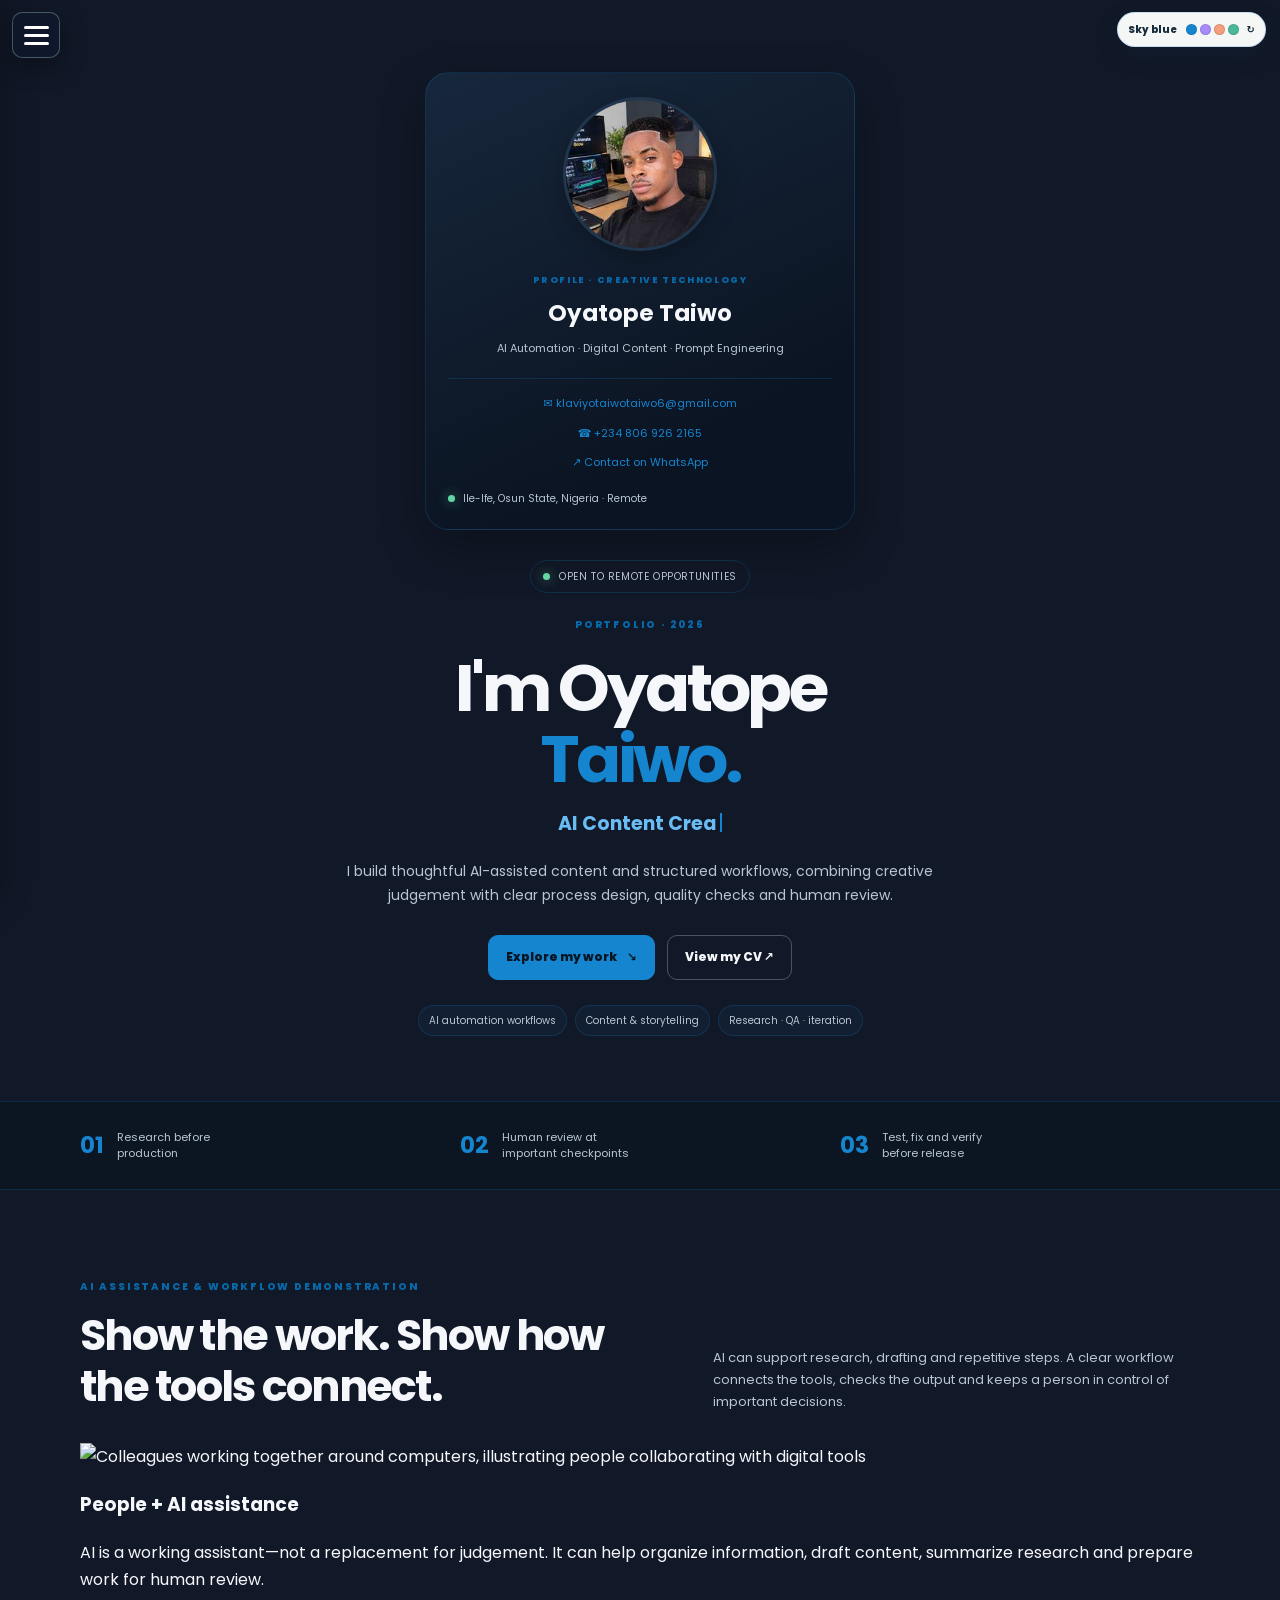
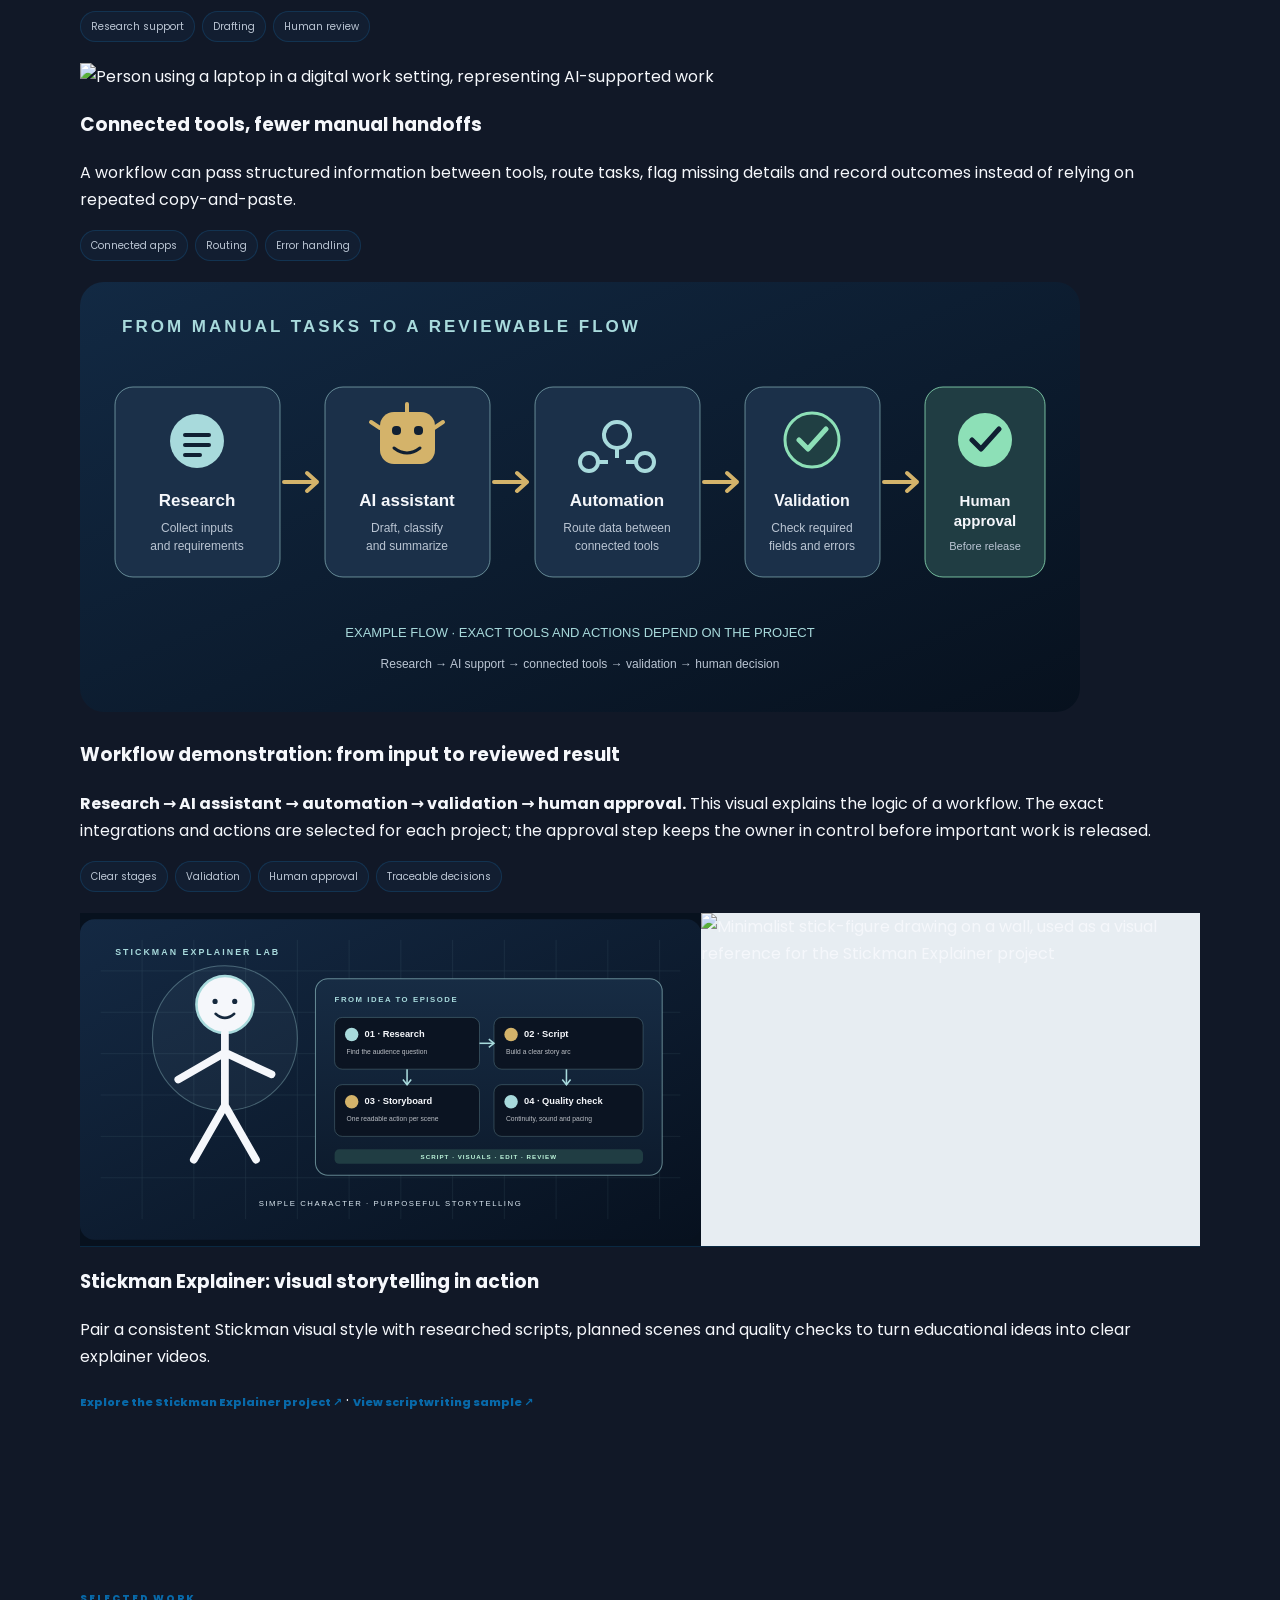
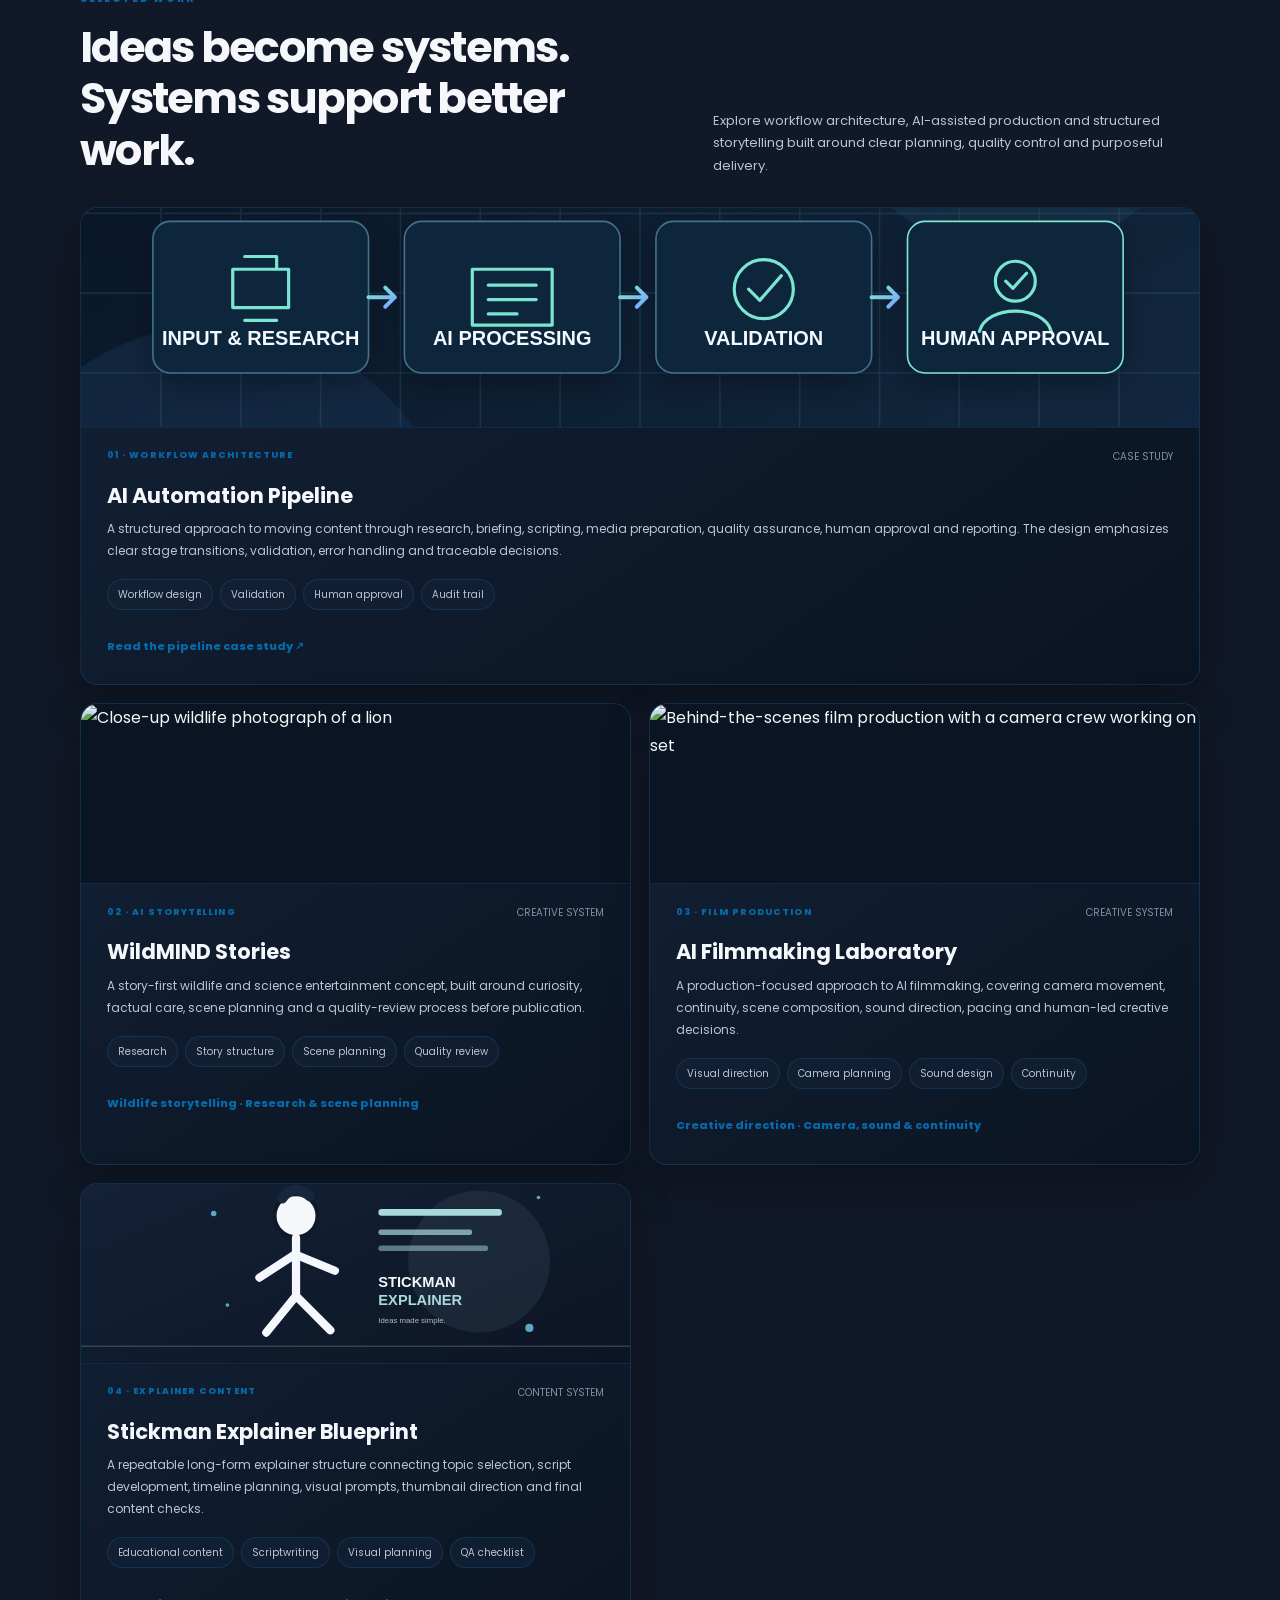
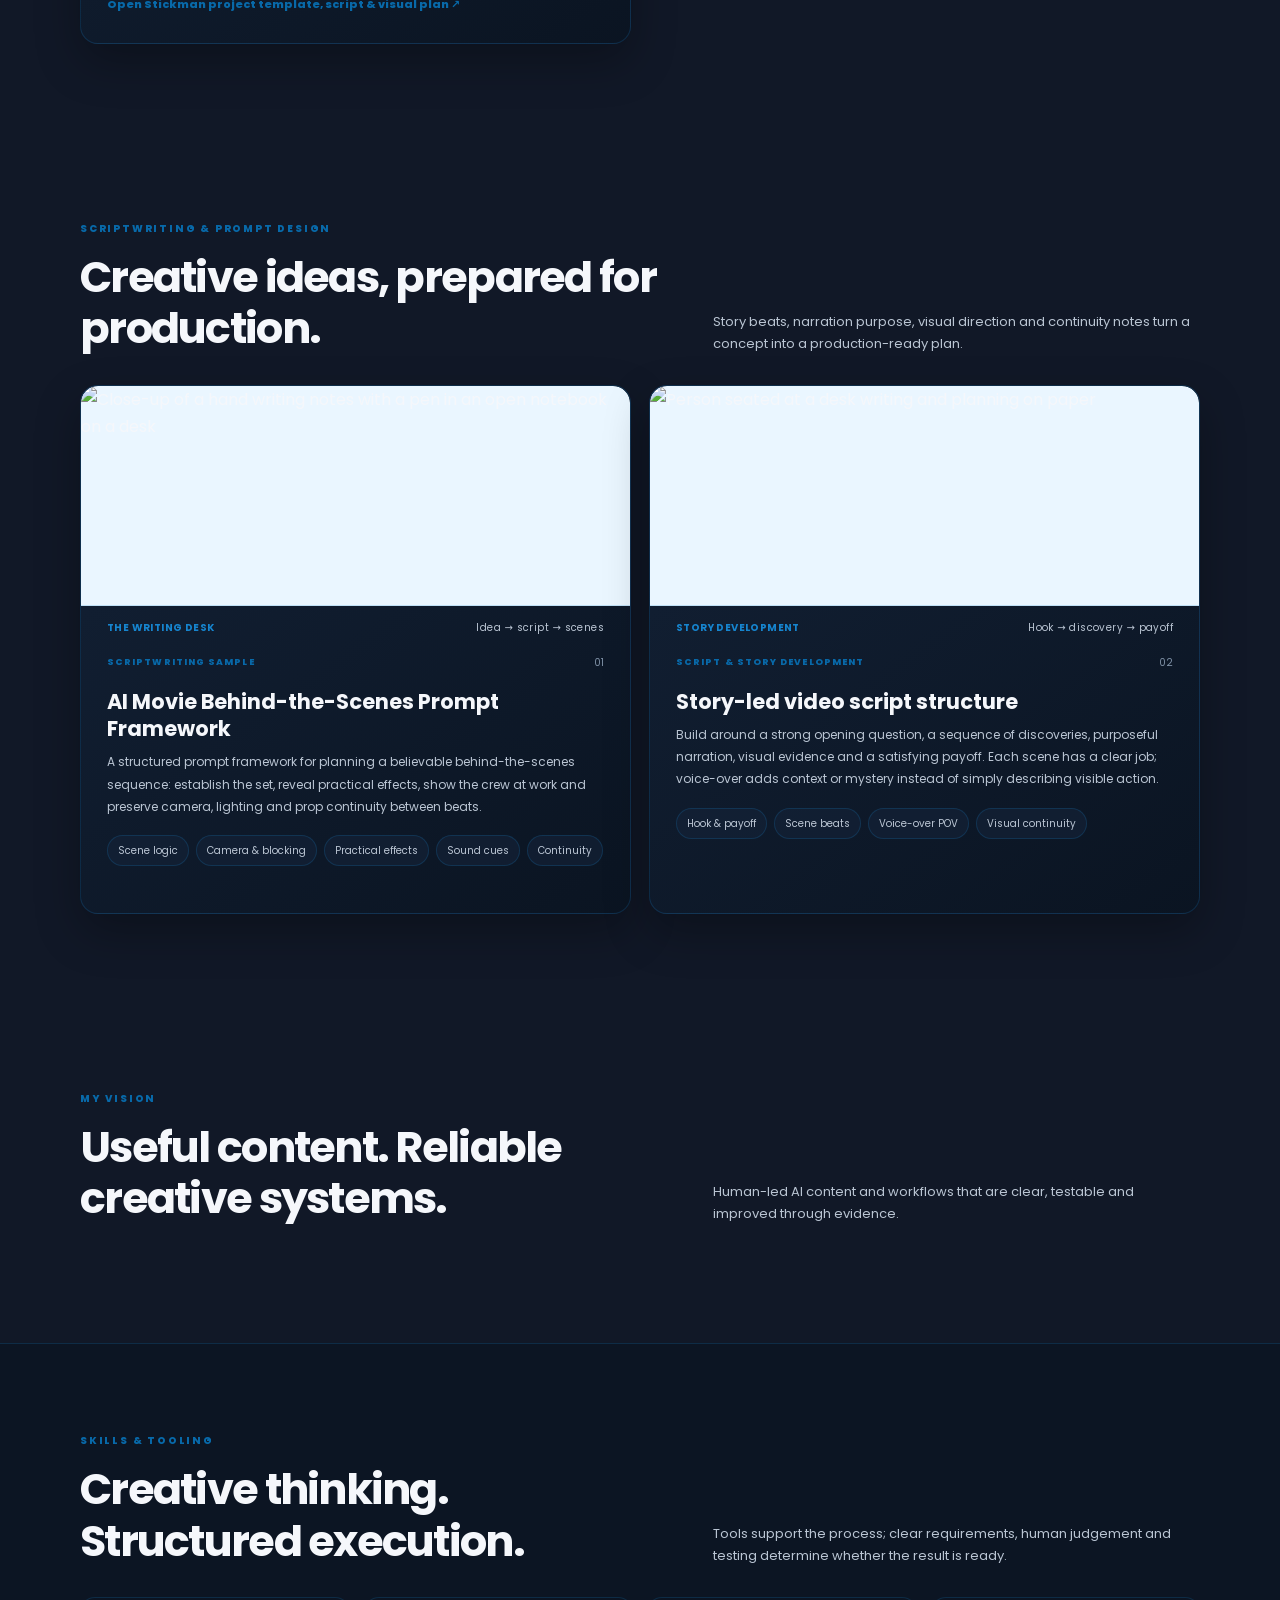
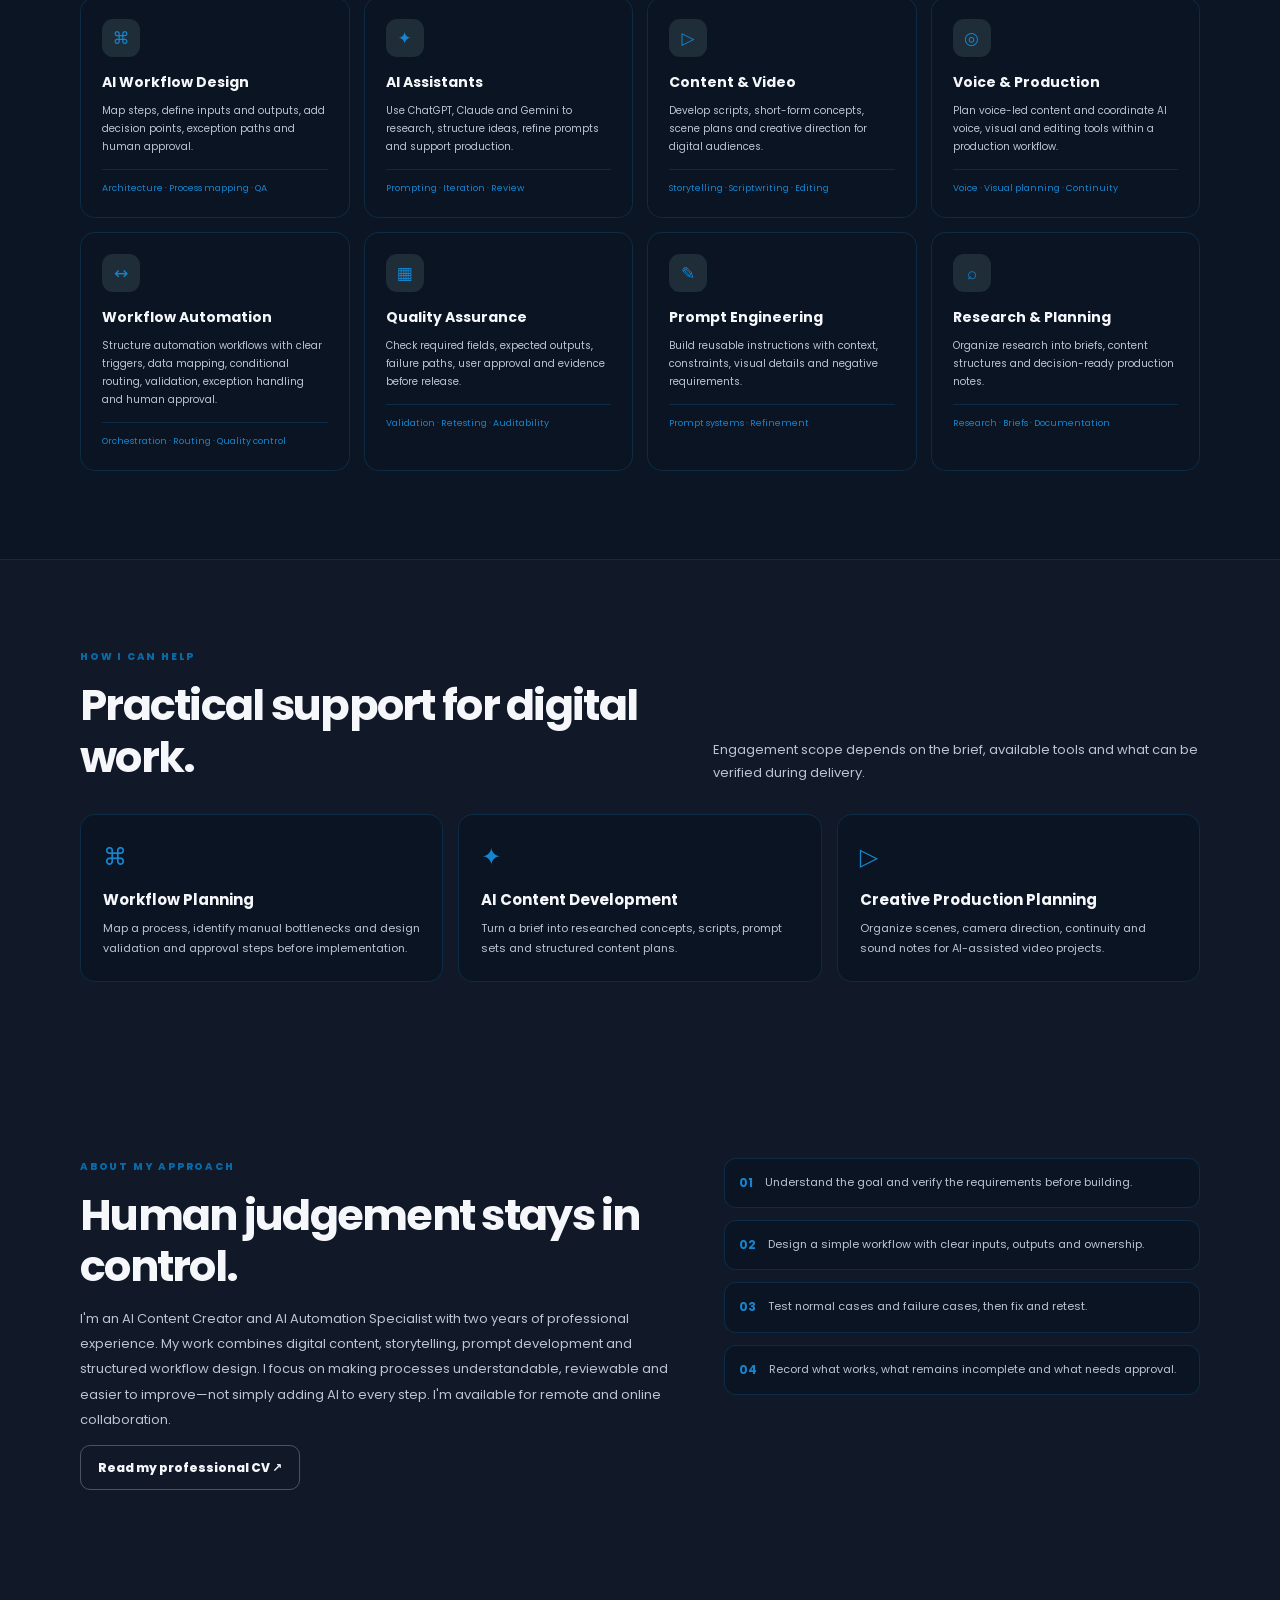
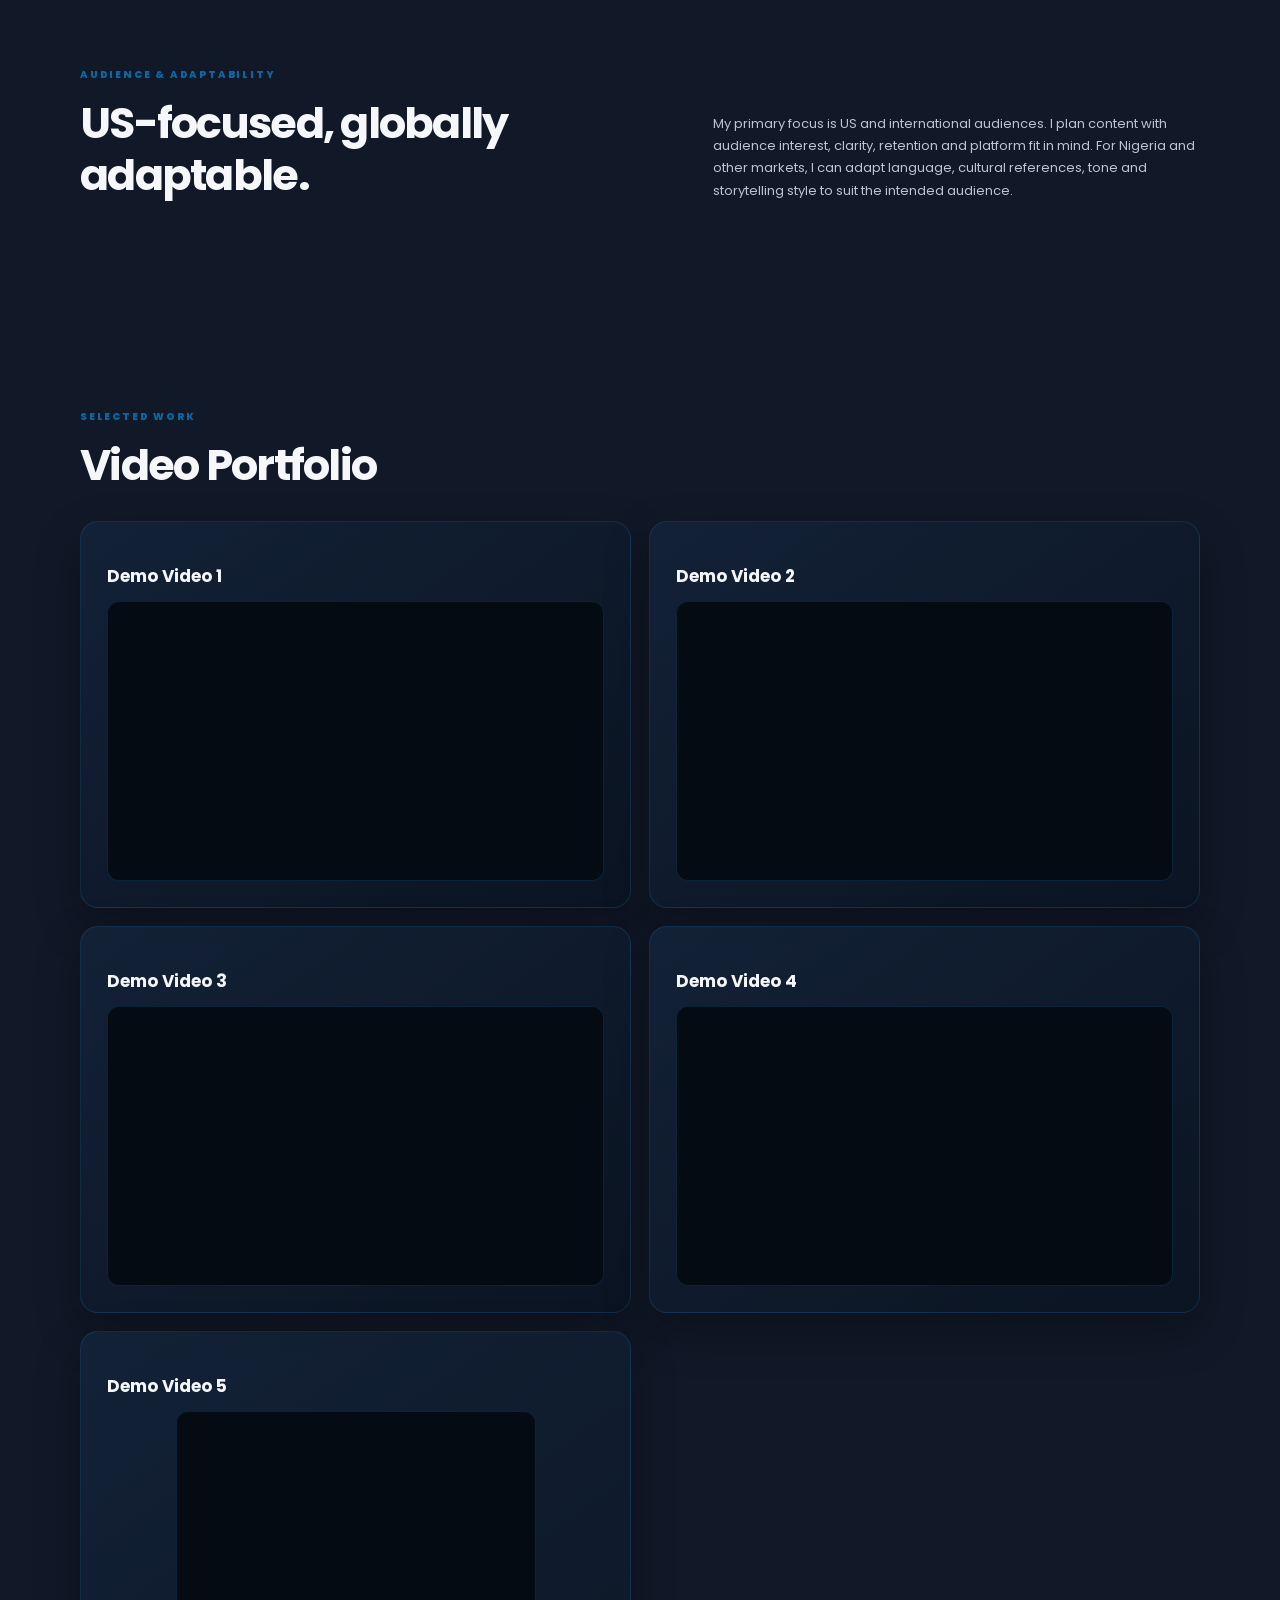
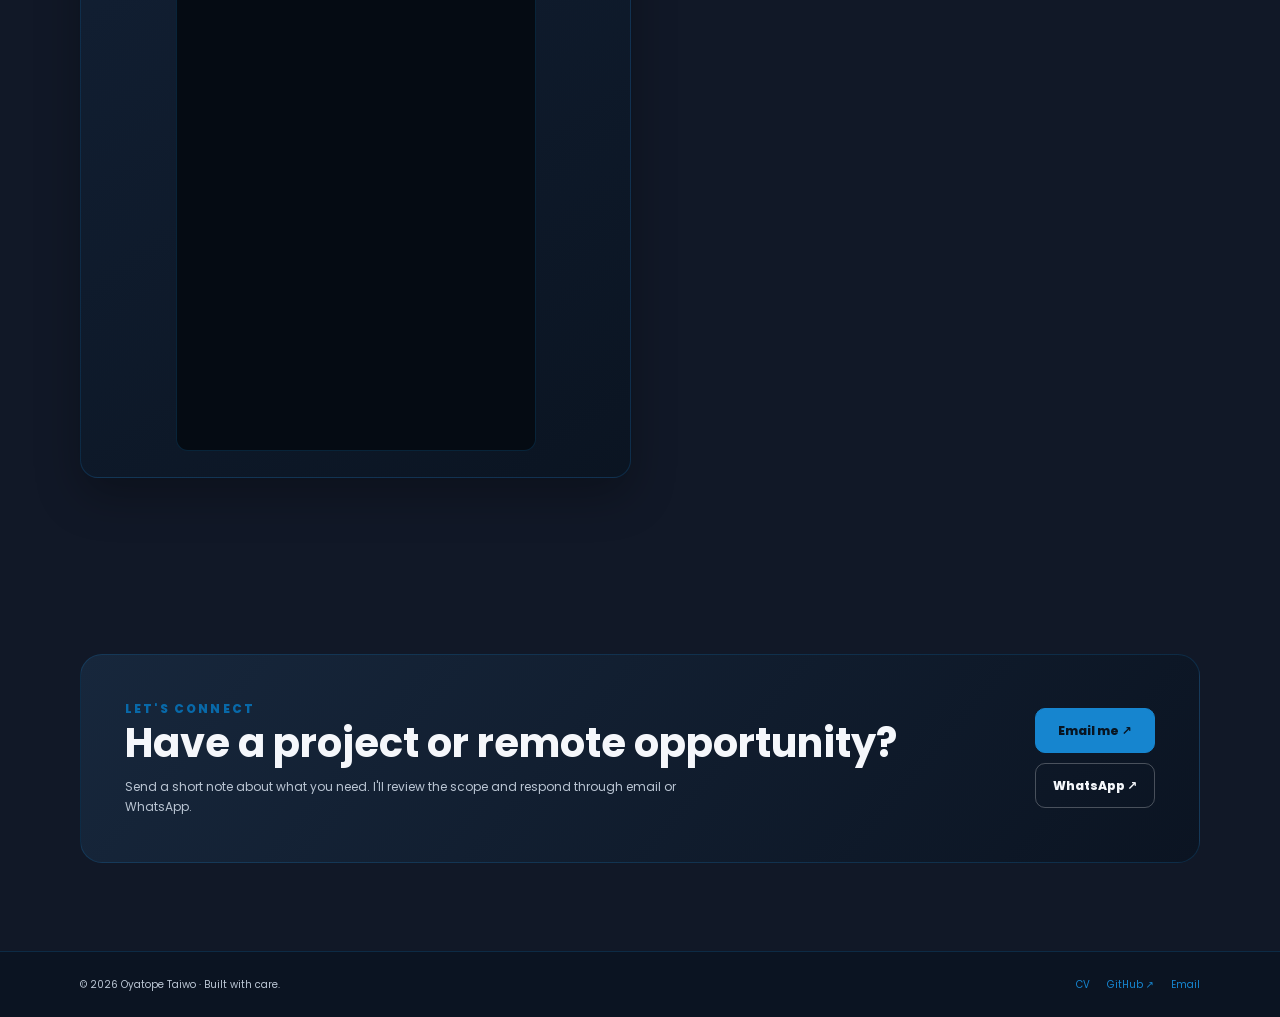
==== commit f6f38069: "Remove leftover animated portrait collage styles" ====
--- a/index.html
+++ b/index.html
@@ -33,7 +33,7 @@
 .contact-box{padding:clamp(24px,5vw,44px);border:1px solid var(--line);border-radius:22px;background:linear-gradient(130deg,#17273c,#0b1422);display:grid;grid-template-columns:1fr auto;gap:25px;align-items:center}.contact-box h2{font-size:clamp(27px,4vw,40px);line-height:1.2;margin:0 0 10px}.contact-box p{font-size:12px;color:var(--muted);margin:0;max-width:620px}.contact-actions{display:flex;flex-direction:column;gap:10px}.contact-actions .btn{white-space:nowrap}
 footer{border-top:1px solid var(--line);background:var(--panel)}.footer-inner{display:flex;justify-content:space-between;align-items:center;gap:18px;padding-block:24px}.footer-inner p{font-size:10px;color:var(--muted);margin:0}.footer-links{display:flex;gap:17px;flex-wrap:wrap}.footer-links a{font-size:10px;text-decoration:none}.to-top{position:fixed;right:18px;bottom:18px;width:47px;height:47px;display:grid;place-items:center;border:1px solid var(--line);border-radius:50%;background:var(--blue);color:#091521;font-size:20px;text-decoration:none;box-shadow:var(--shadow);z-index:30;opacity:0;pointer-events:none;transform:translateY(8px);transition:opacity .2s,transform .2s}.to-top.visible{opacity:1;pointer-events:auto;transform:translateY(0)}
 .reveal{opacity:0;transform:translateY(18px);transition:opacity .55s ease,transform .55s ease}.reveal.in-view{opacity:1;transform:translateY(0)}.type-caret{display:inline-block;width:2px;height:1em;vertical-align:-.12em;background:var(--blue);margin-left:3px;animation:blink .8s steps(2,start) infinite}
-@keyframes orbit{to{transform:rotate(360deg)}}@keyframes blink{to{opacity:0}}
+@keyframes blink{to{opacity:0}}
 @media(max-width:900px){.desktop-nav{gap:13px}.desktop-nav a{font-size:11px}.hero{gap:35px;min-height:auto;padding-top:62px}.skill-grid{grid-template-columns:repeat(2,minmax(0,1fr))}.service-grid{grid-template-columns:repeat(2,minmax(0,1fr))}}
 @media(max-width:700px){.desktop-nav{display:none}.menu-toggle{display:block}.hero{grid-template-columns:1fr;padding-top:50px;padding-bottom:48px;gap:36px}.hero h1{font-size:clamp(42px,11vw,64px)}.profile-card{max-width:410px;width:100%;margin-inline:auto}.principles-inner{gap:12px}.principle{align-items:flex-start;gap:8px}.principle strong{font-size:18px}.principle span{font-size:9px}.section-head{grid-template-columns:1fr;gap:12px}.project-grid{grid-template-columns:1fr}.project.featured{grid-column:auto}.about-layout{grid-template-columns:1fr;gap:22px}.contact-box{grid-template-columns:1fr}.contact-actions{flex-direction:row;flex-wrap:wrap}.contact-actions .btn{white-space:normal}.footer-inner{align-items:flex-start;flex-direction:column}.side-nav{display:flex}}
 @media(max-width:430px){.wrap{width:calc(100% - 30px)}.brand small{max-width:210px;font-size:9px}.brand-mark{width:38px;height:38px}.hero h1{font-size:41px}.hero-copy>p:not(.eyebrow):not(.role){font-size:12px}.actions .btn{flex:1}.principles-inner{grid-template-columns:1fr;gap:13px}.principle{align-items:center}.principle span br{display:none}.skill-grid,.service-grid{grid-template-columns:1fr}.skill p{min-height:0}.project{padding:21px}.project h3{font-size:19px}.contact-actions{flex-direction:column}.contact-actions .btn{width:100%}}
@@ -95,25 +95,7 @@
 body[data-palette="lavender"] .skill-card,body[data-palette="peach"] .skill-card,body[data-palette="mint"] .skill-card,body[data-palette="sky"] .skill-card{border-color:var(--line)}
 @media(max-width:520px){.theme-demo{right:10px;top:10px;padding:7px 8px;font-size:9px}.visual-story-image{height:185px;margin:-21px -21px 17px;width:calc(100% + 42px)}.visual-story-caption{font-size:9px}}
 </style>
-<style id="ai-assistance-visuals">
-.ai-visual-grid{display:grid;grid-template-columns:1fr 1fr;gap:18px;align-items:stretch}
-.ai-visual-card{overflow:hidden;border:1px solid var(--line);border-radius:18px;background:linear-gradient(145deg,rgba(20,34,56,.97),rgba(11,20,34,.98));box-shadow:var(--shadow)}
-.ai-visual-card>img{display:block;width:100%;height:230px;object-fit:cover;background:#0b1422;border-bottom:1px solid var(--line)}
-.ai-visual-card .ai-card-copy{padding:22px}
-.ai-visual-card h3{font-size:19px;line-height:1.3;margin:0 0 8px}
-.ai-visual-card p{font-size:12px;line-height:1.85;color:var(--muted);margin:0}
-.ai-visual-card .pills{margin-bottom:0}
-.ai-visual-card>img.ai-workflow-art{display:block;width:100%;height:auto;max-height:none;object-fit:contain;background:#07111e}
-.ai-visual-card.wide{grid-column:1/-1}
-.ai-visual-card.wide .ai-card-copy{padding:22px 25px}
-@media(max-width:700px){.ai-visual-grid{grid-template-columns:1fr}.ai-visual-card.wide{grid-column:auto}.ai-visual-card>img{height:200px}}
-
-
-/* Passport-style professional portrait presentation */
-.profile-sticker{width:138px;padding:7px 7px 10px;background:#fff;border:1px solid rgba(255,255,255,.85);border-radius:5px;transform:translate(-50%,-43%);box-shadow:0 14px 36px rgba(0,0,0,.45)}
-.profile-sticker img{width:100%;height:170px;object-fit:cover;object-position:center 22%;background:#dcecf5;border:1px solid #d9e2e8;border-radius:2px}
-@media(max-width:700px){.profile-sticker{width:116px;padding:6px 6px 9px}.profile-sticker img{height:145px}}
-</style>
+
 
 
 <style id="stickman-visual-pair-style">
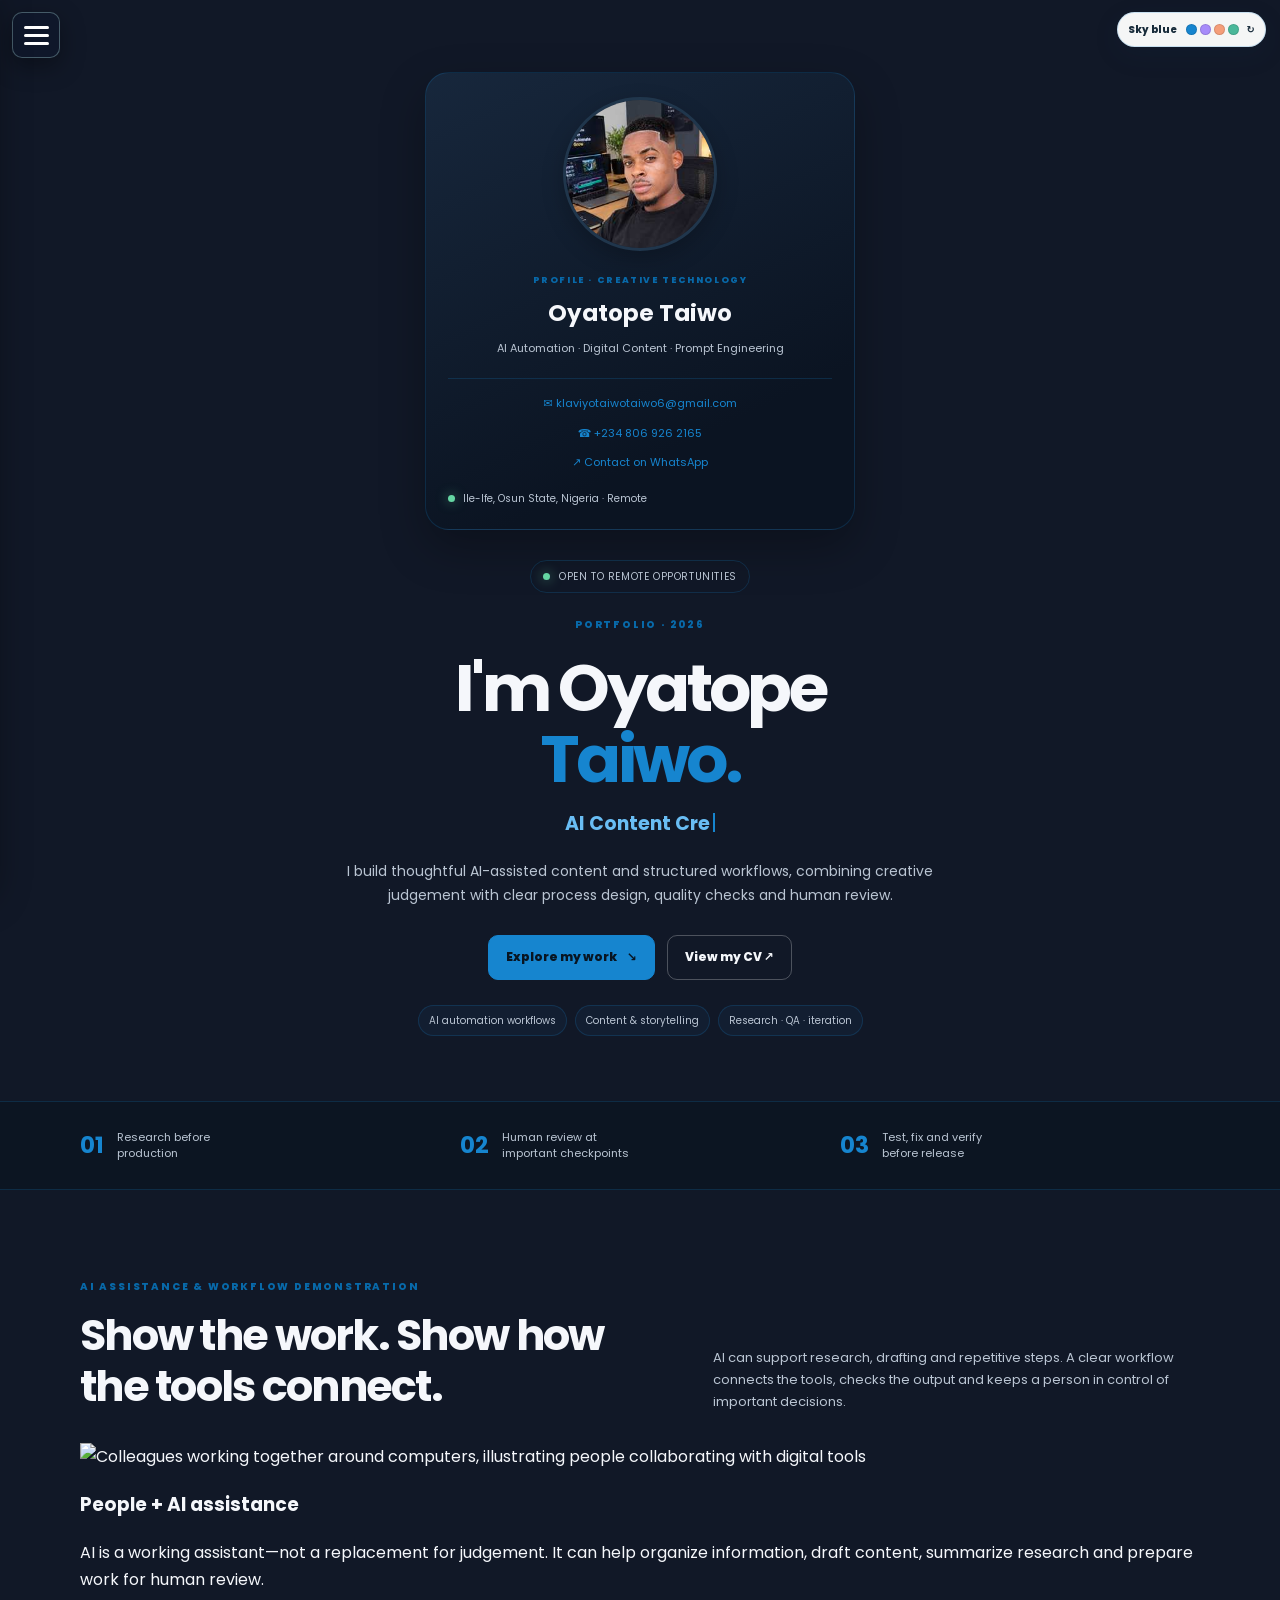
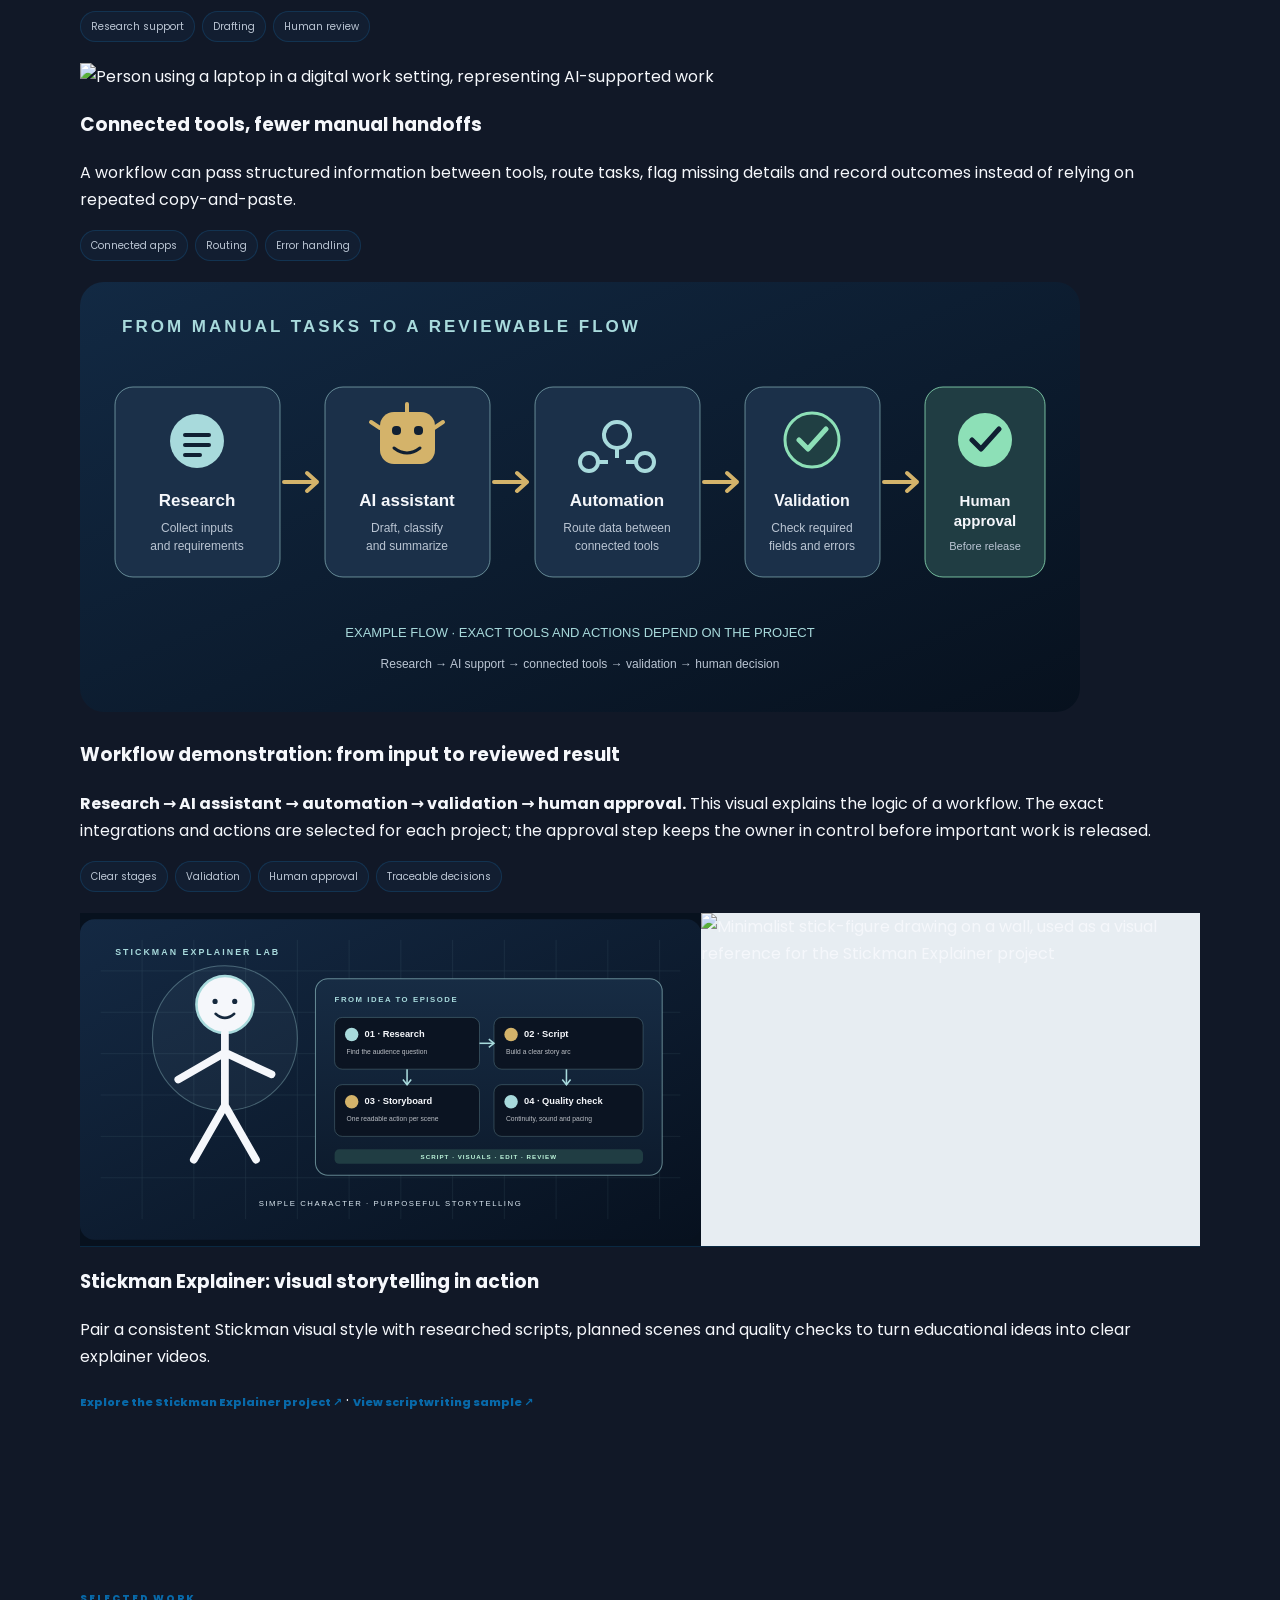
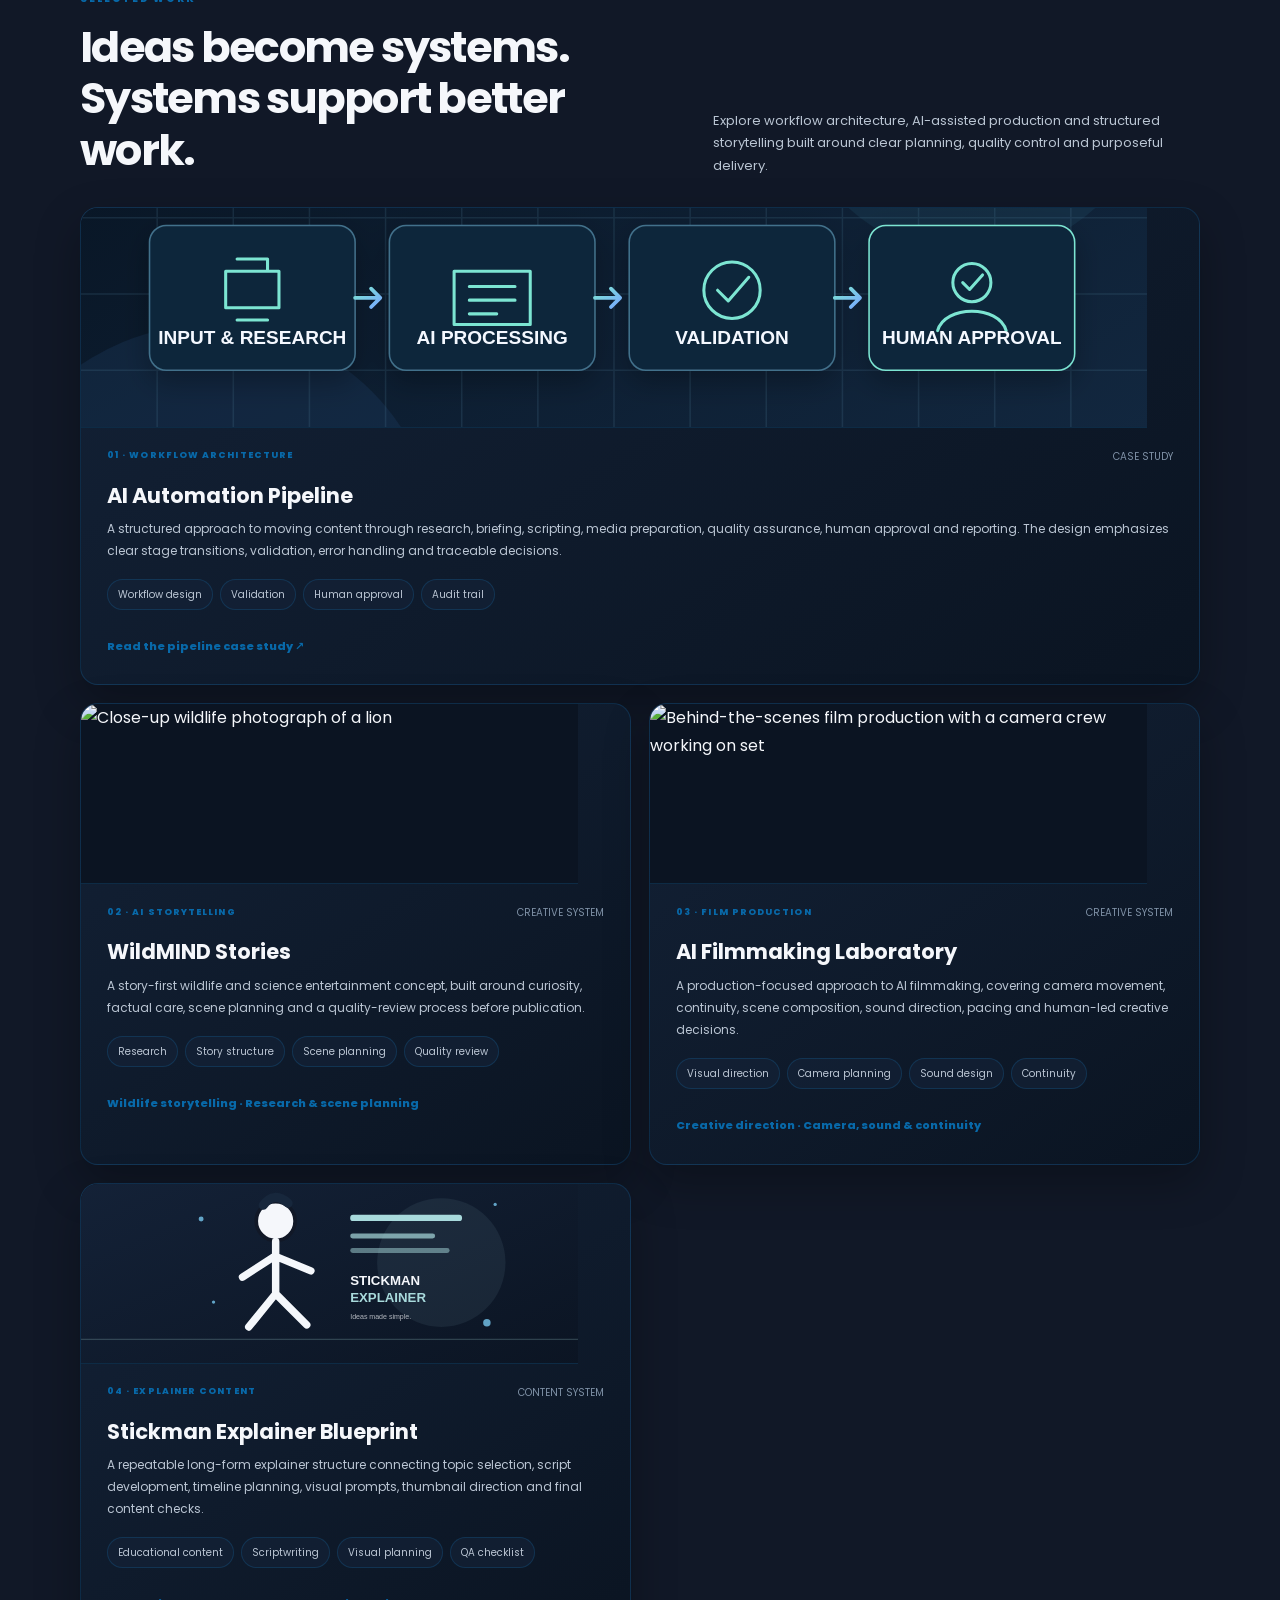
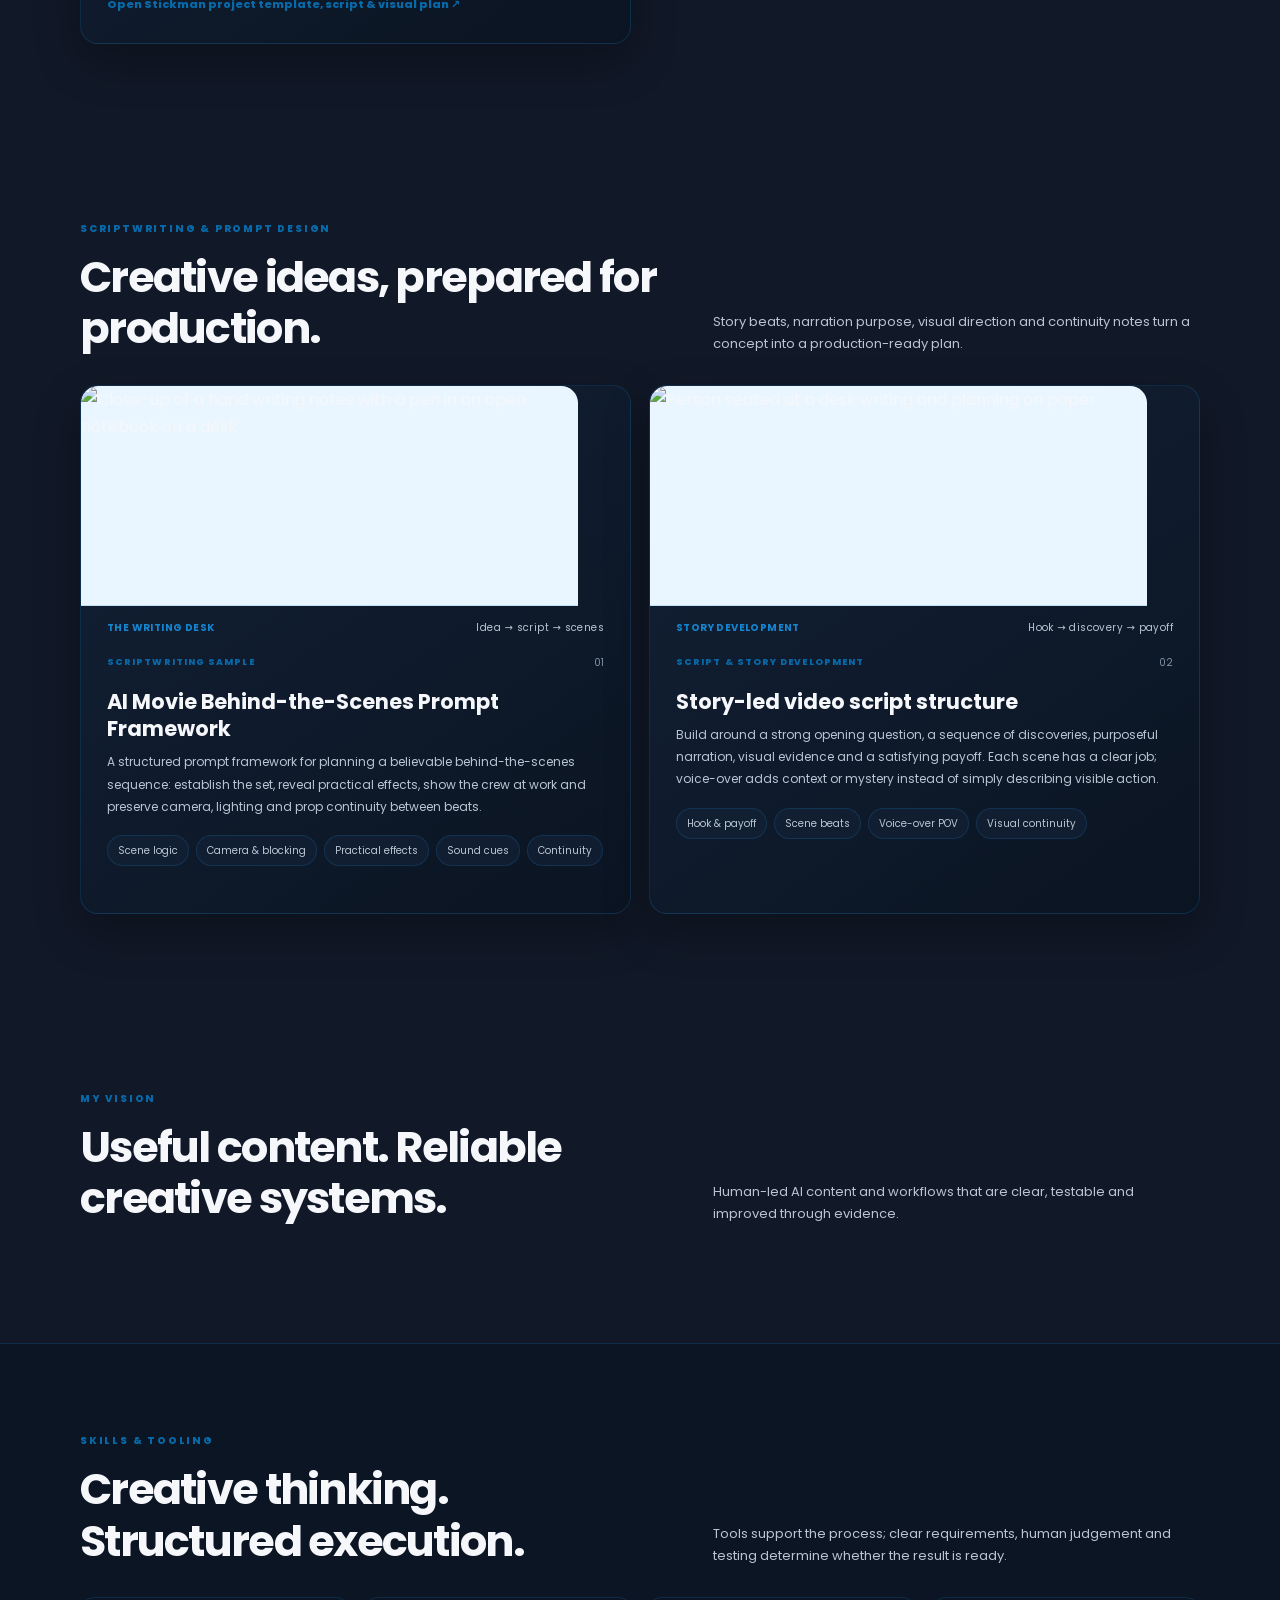
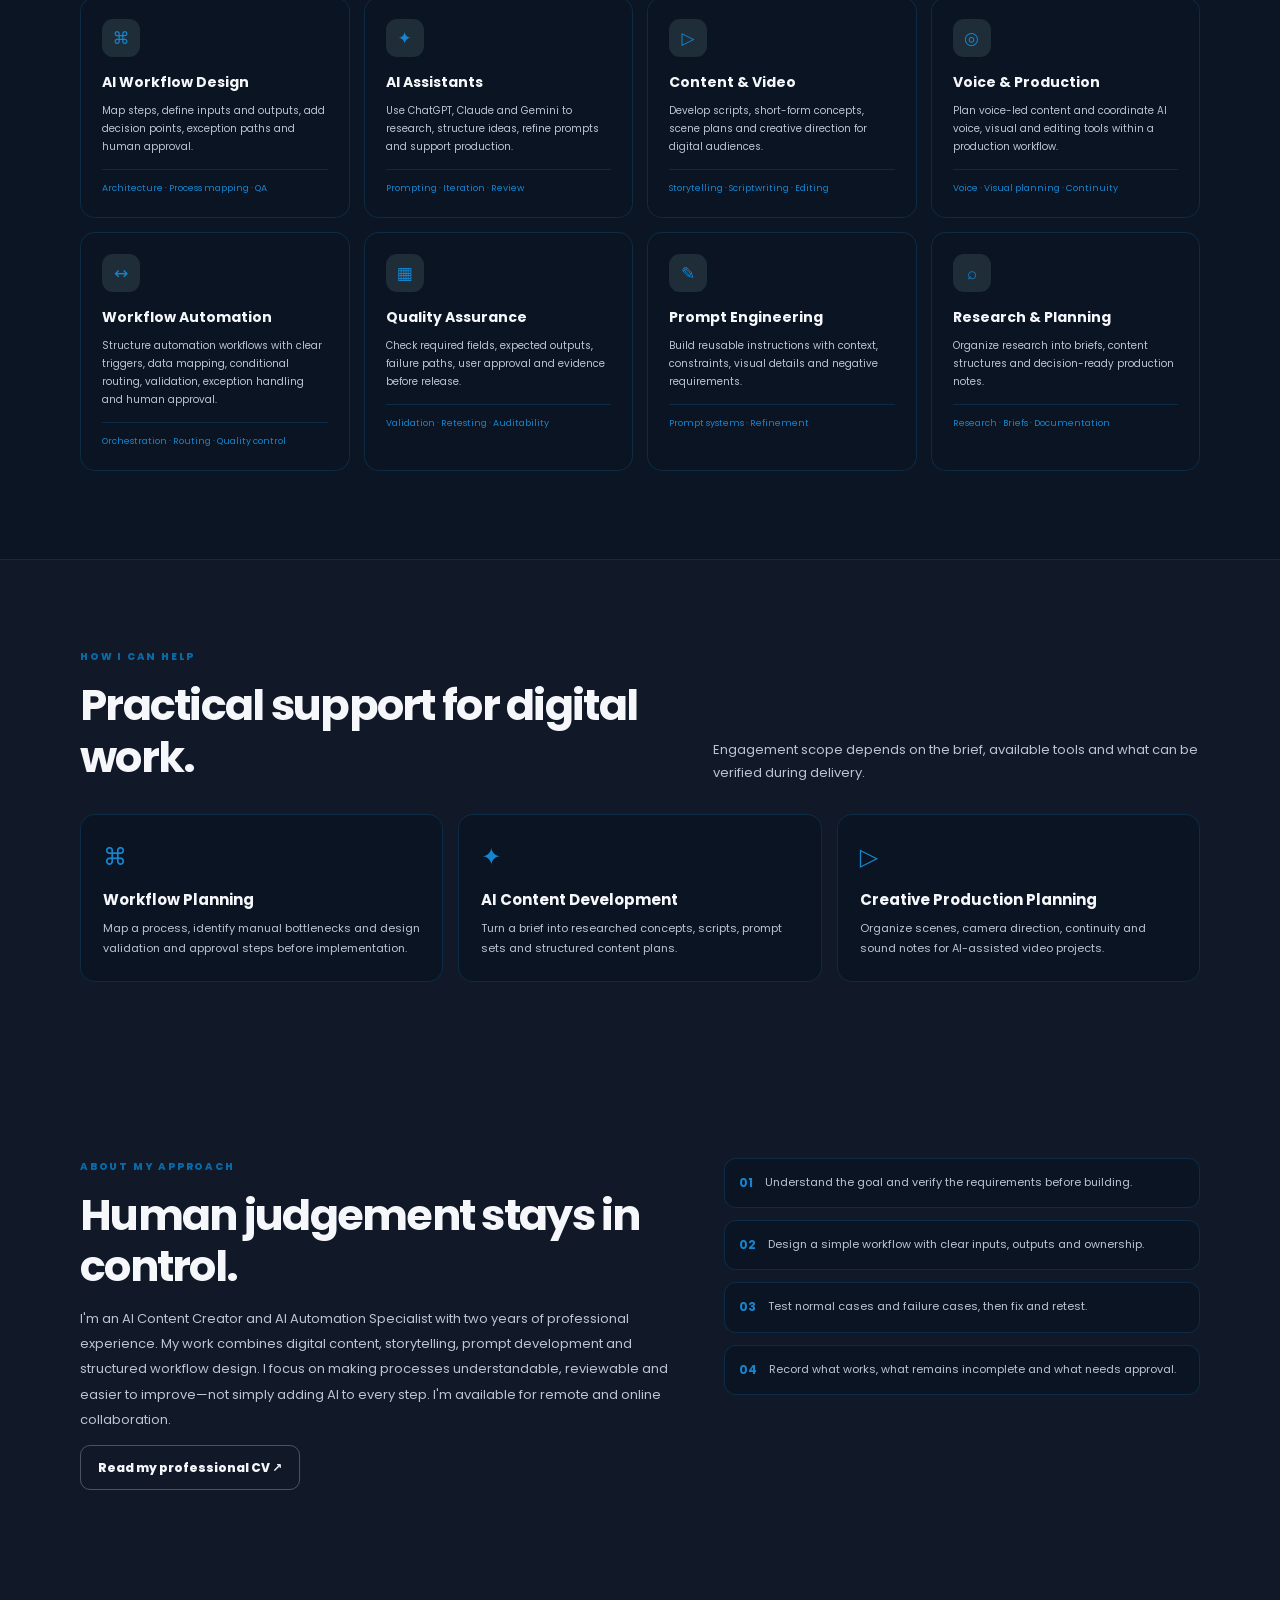
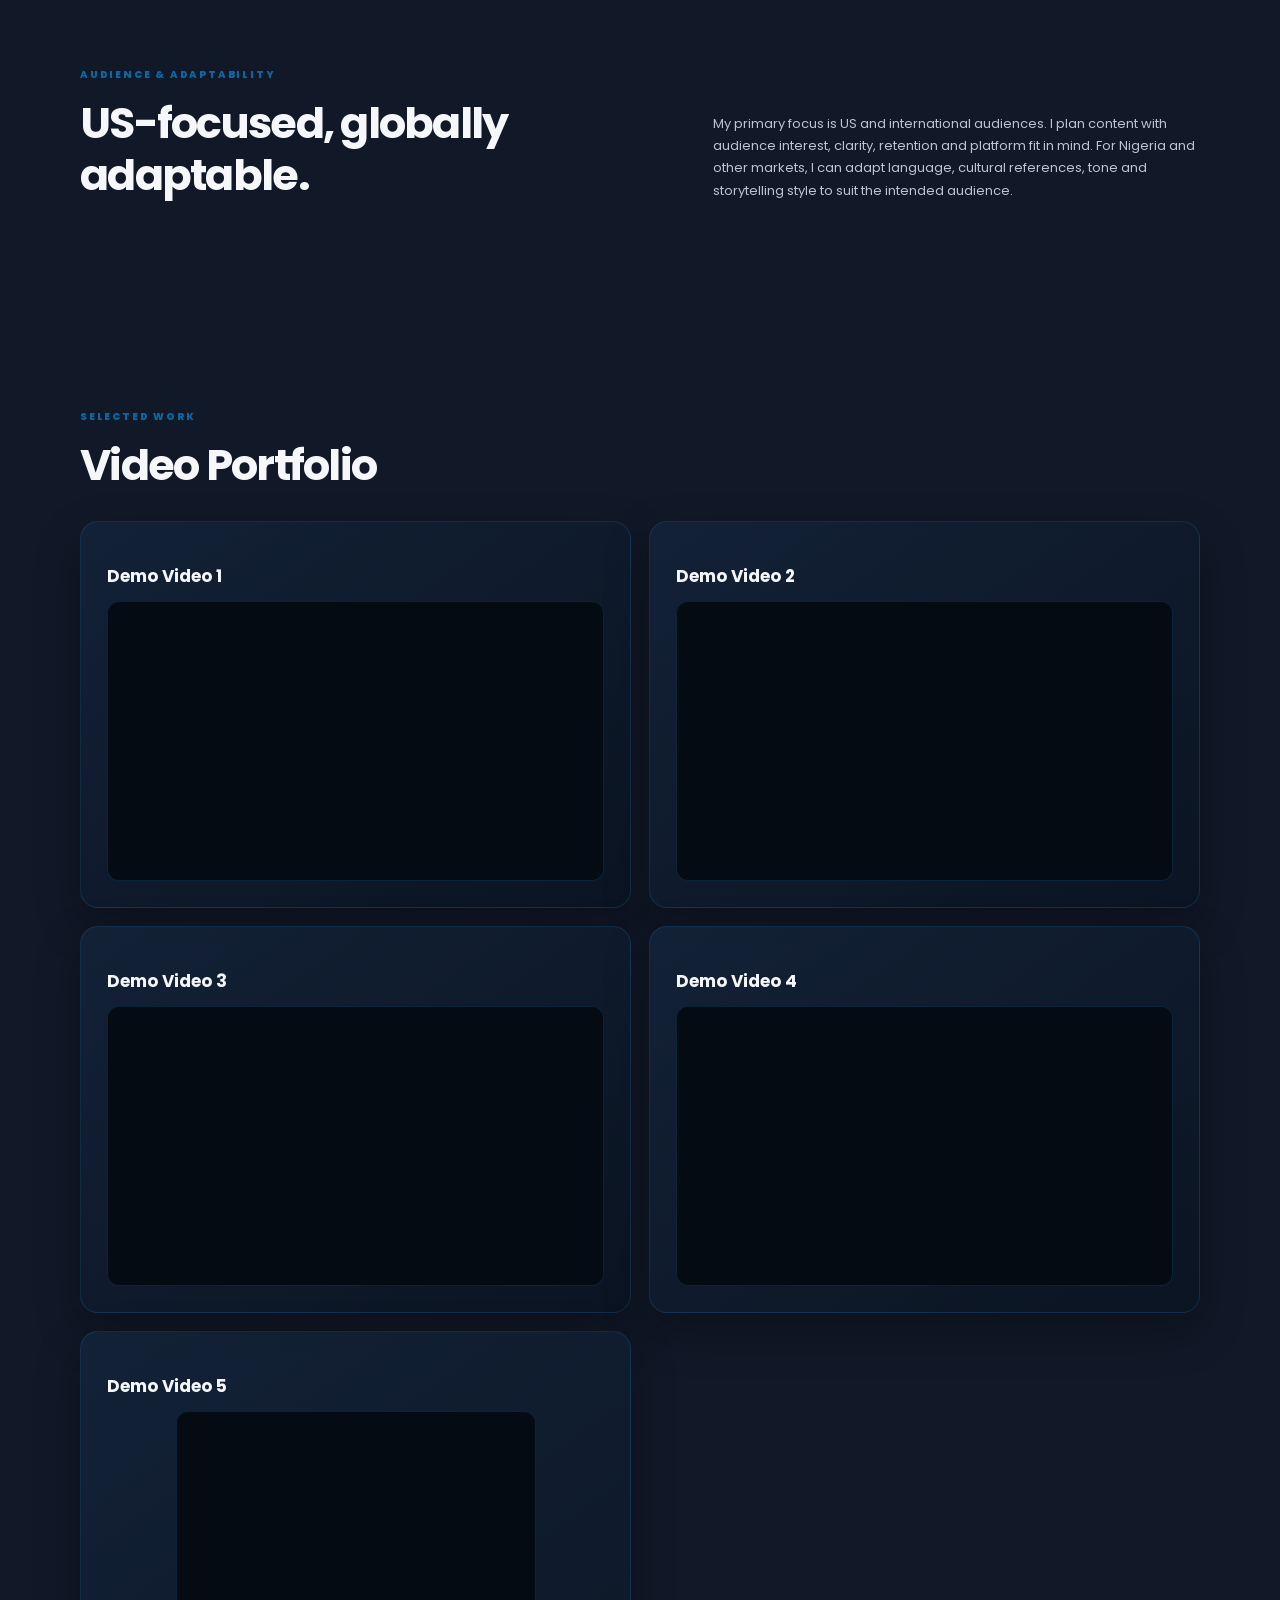
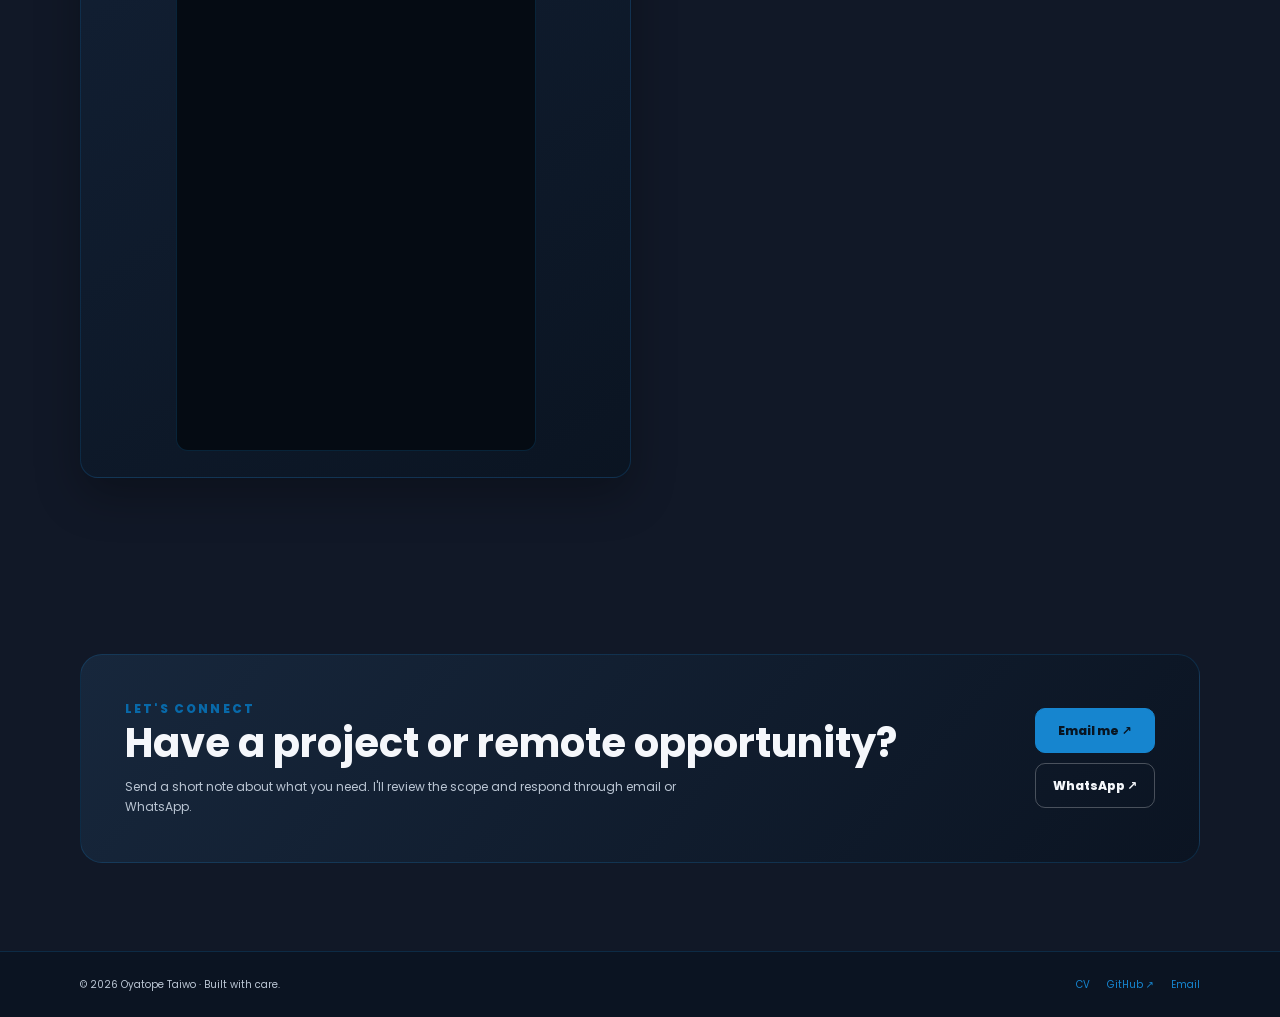
==== commit 542b669c: "Strengthen mobile-first responsive layout for phone screens" ====
--- a/index.html
+++ b/index.html
@@ -106,6 +106,37 @@
 .stickman-visual-pair .stickman-photo{object-position:center;background:#e7edf2}
 @media(max-width:700px){.stickman-visual-pair{grid-template-columns:1fr}.stickman-visual-pair img{height:auto;min-height:0;max-height:280px}.stickman-visual-pair .stickman-board{min-height:220px;object-fit:contain}}
 </style>
+
+<style id="mobile-first-safety-overrides">
+/* MOBILE-FIRST SAFETY OVERRIDES: keep the portfolio readable on narrow phone screens */
+html { width:100%; max-width:100%; overflow-x:clip; }
+body { width:100%; max-width:100%; min-width:0; overflow-x:clip; }
+img, video, iframe, svg, canvas { max-width:100%; }
+@media screen and (max-width:700px) {
+  .wrap { width:calc(100% - 30px) !important; max-width:100% !important; }
+  header, main, section, footer, nav, .hero, .hero-copy, .profile-card,
+  .about-layout, .section-head, .project-grid, .skill-grid, .service-grid,
+  .contact-box, .footer-inner, .principles-inner { min-width:0 !important; max-width:100%; }
+  .desktop-nav { display:none !important; }
+  .menu-toggle { display:block !important; }
+  .hero { display:grid !important; grid-template-columns:minmax(0,1fr) !important; min-height:0 !important; }
+  .hero-copy, .profile-card { width:100% !important; min-width:0 !important; }
+  .hero h1 { font-size:clamp(36px,10vw,52px) !important; overflow-wrap:anywhere; }
+  .project-grid, .skill-grid, .service-grid, .about-layout { grid-template-columns:minmax(0,1fr) !important; }
+  .project, .skill, .service, .contact-box, .project-preview { min-width:0 !important; max-width:100% !important; }
+  .video-frame { width:100% !important; max-width:100% !important; }
+  .video-frame iframe { width:100% !important; max-width:100% !important; }
+  .actions, .contact-actions { flex-wrap:wrap !important; }
+  .actions .btn, .contact-actions .btn { max-width:100%; white-space:normal; }
+  pre, code, p, h1, h2, h3, a { overflow-wrap:anywhere; }
+}
+@media screen and (max-width:430px) {
+  .wrap { width:calc(100% - 24px) !important; }
+  .hero h1 { font-size:clamp(33px,9.5vw,42px) !important; }
+  .project { padding:18px !important; }
+}
+</style>
+
 </head>
 <body id="top">
 <a class="skip" href="#main">Skip to content</a>
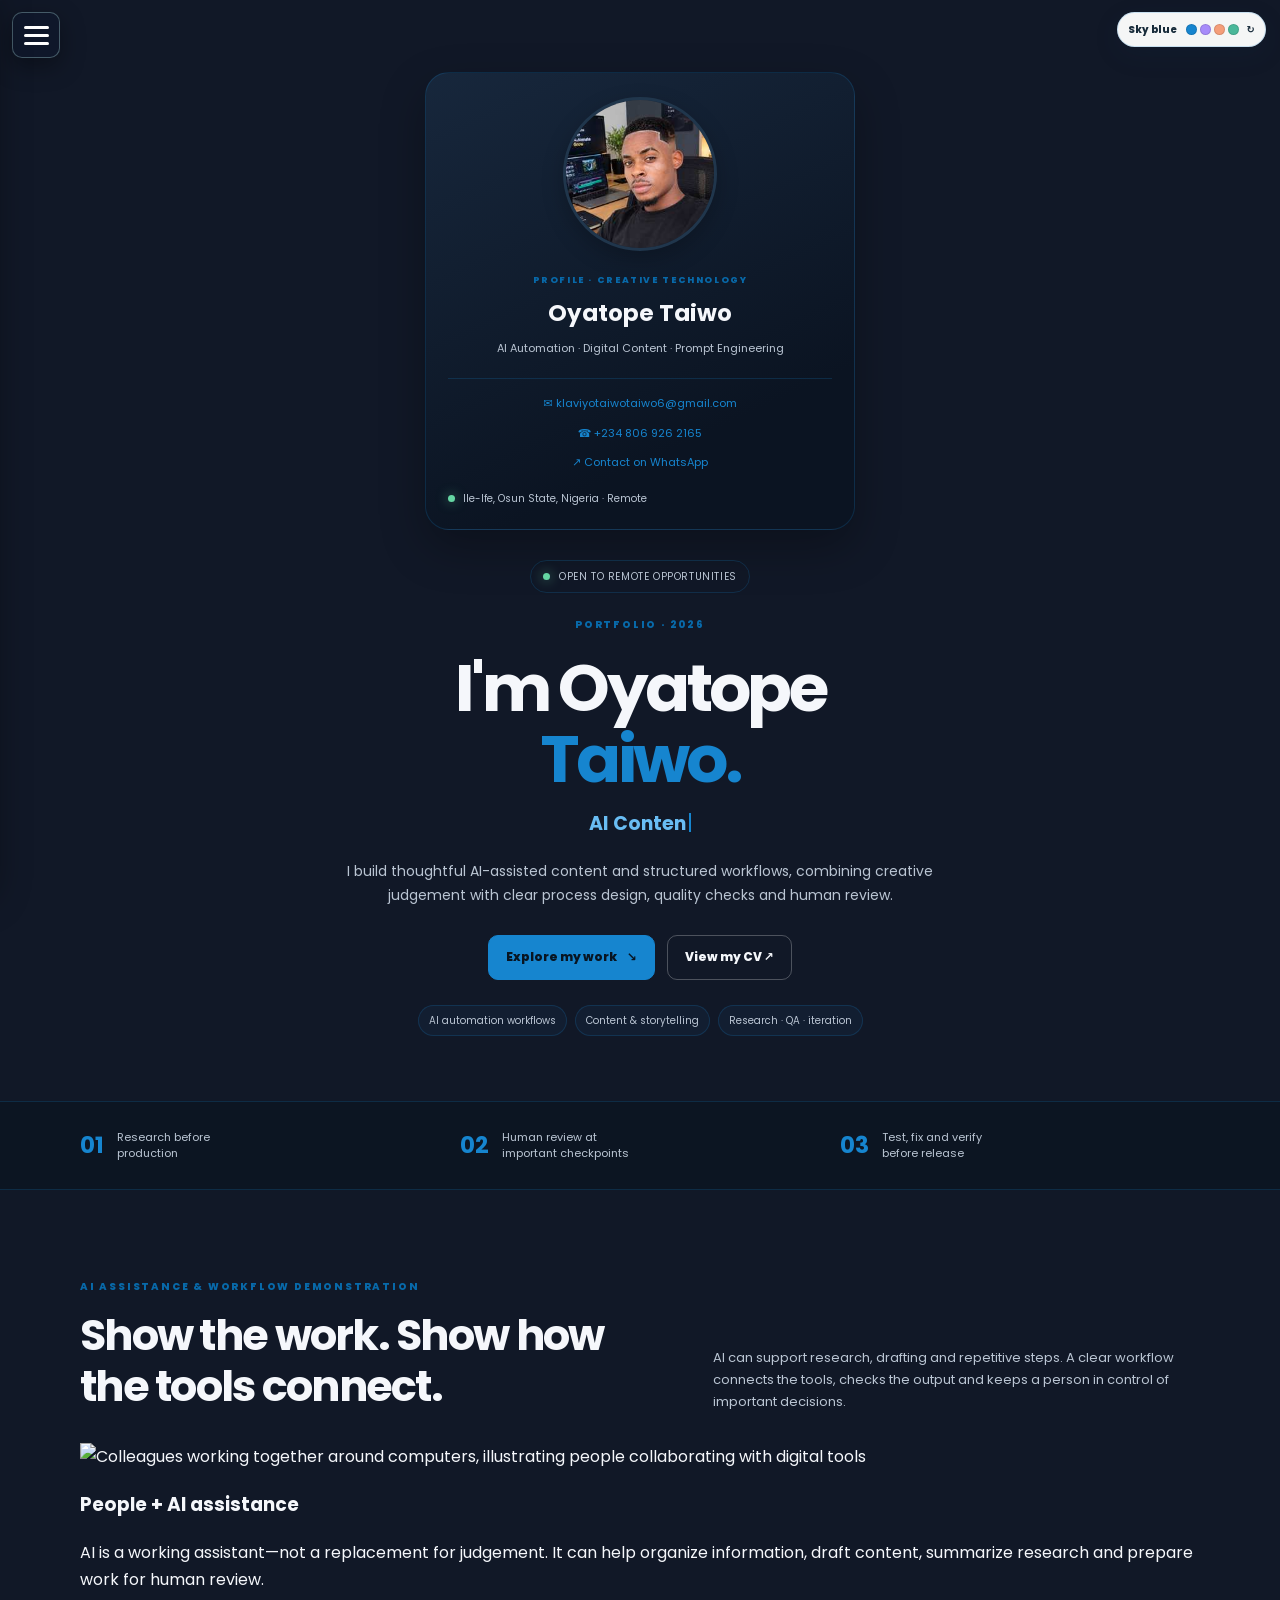
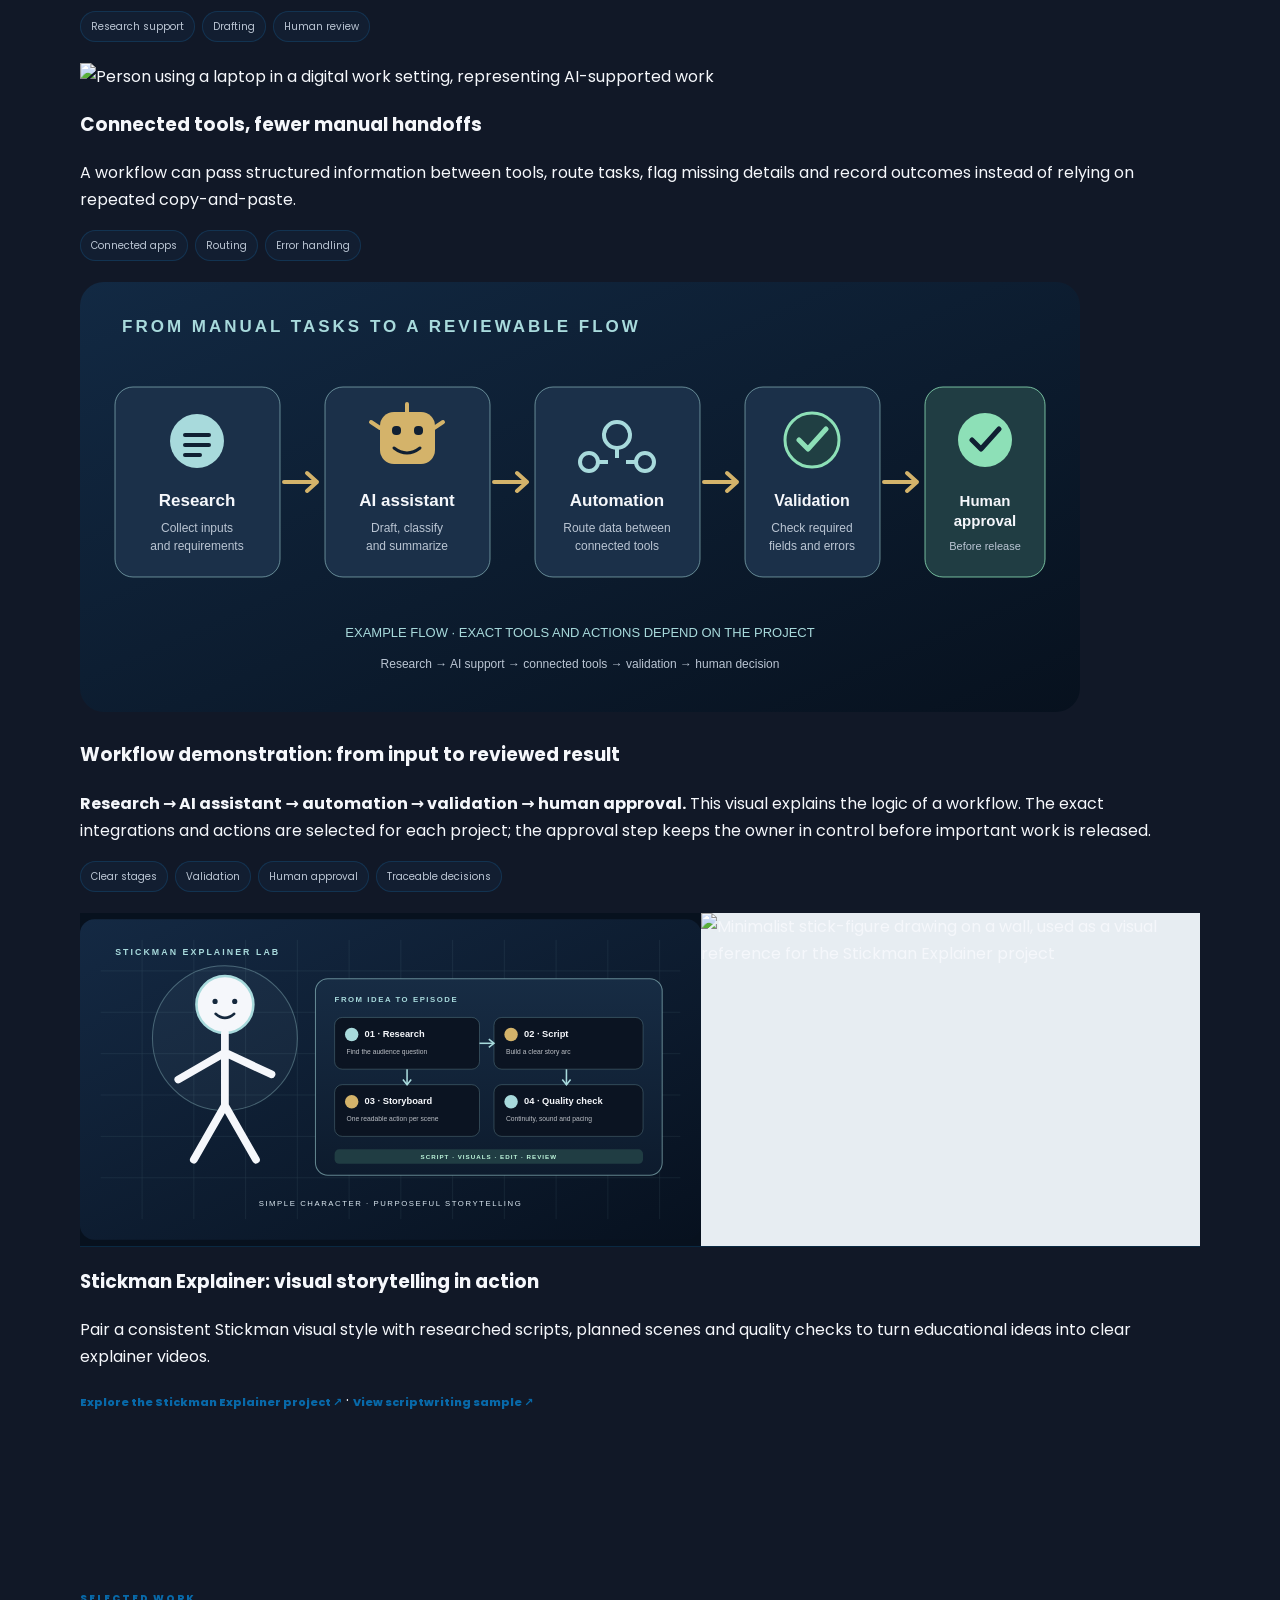
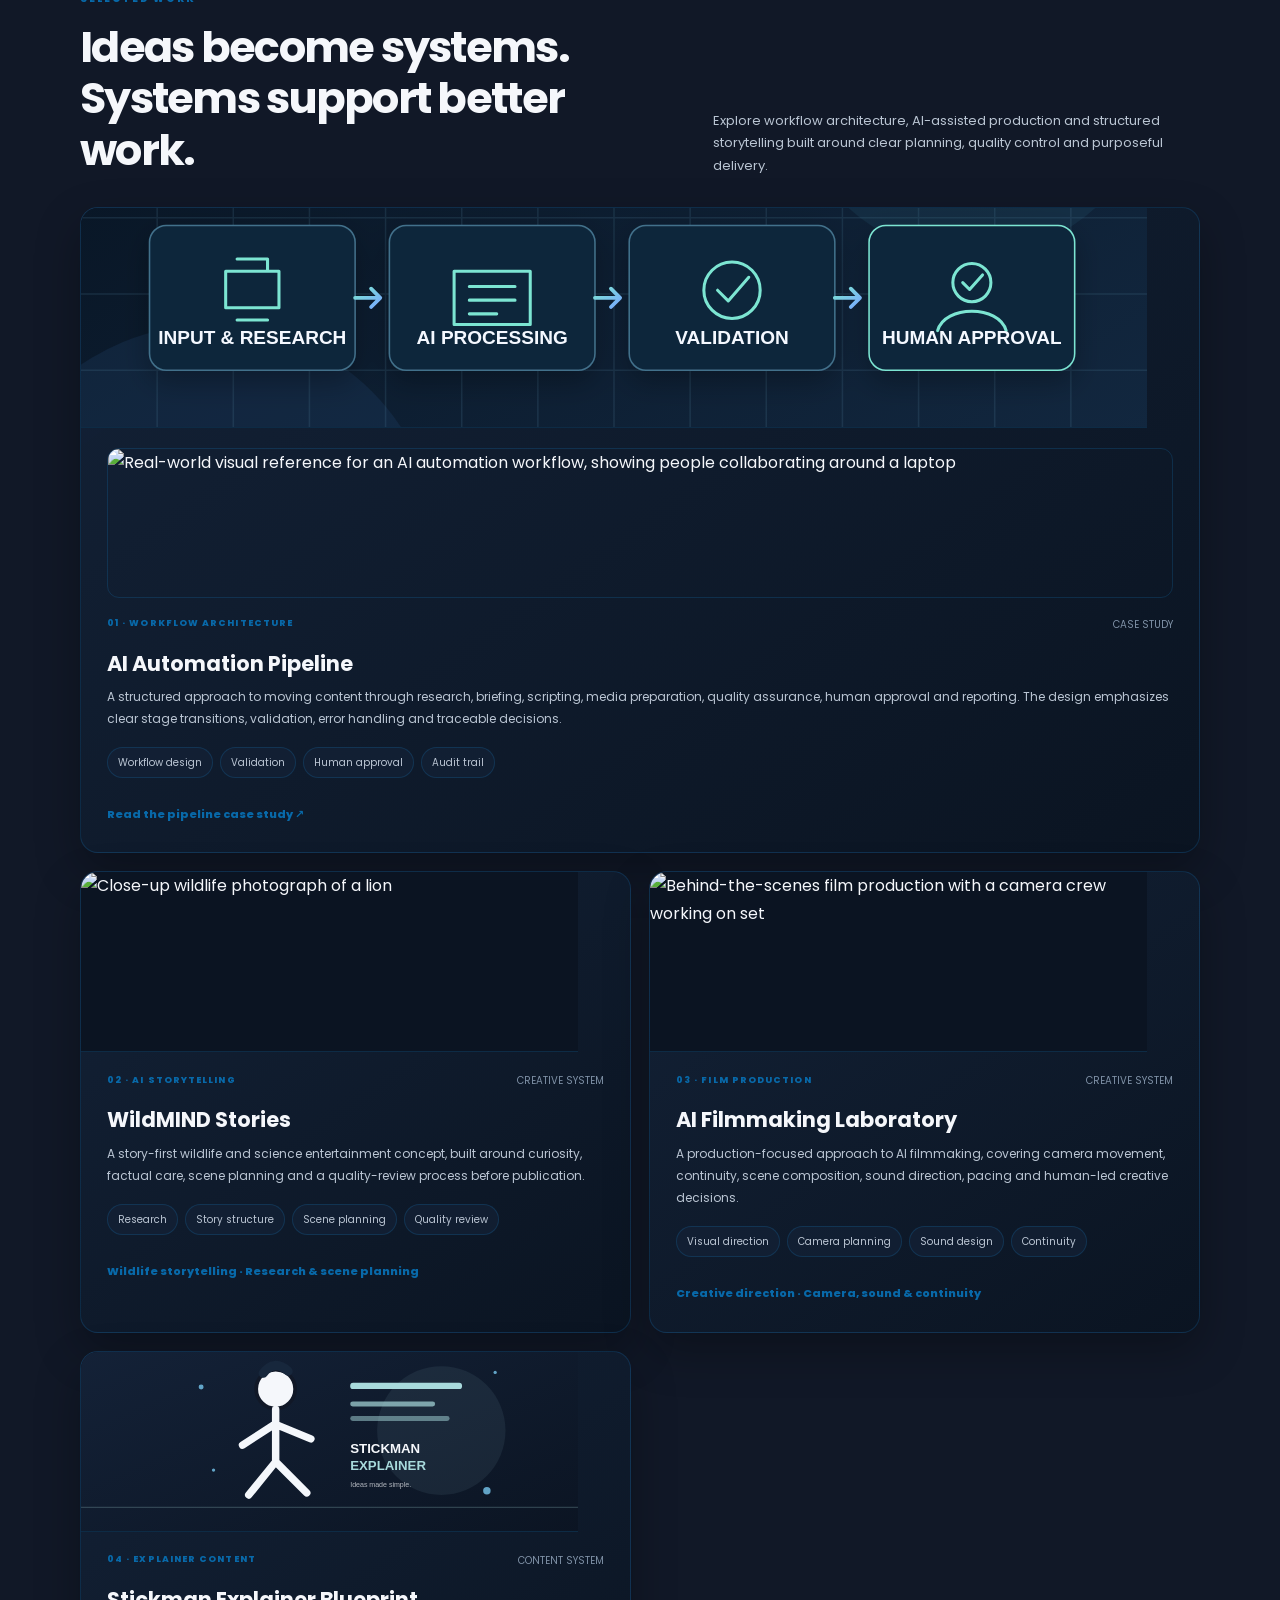
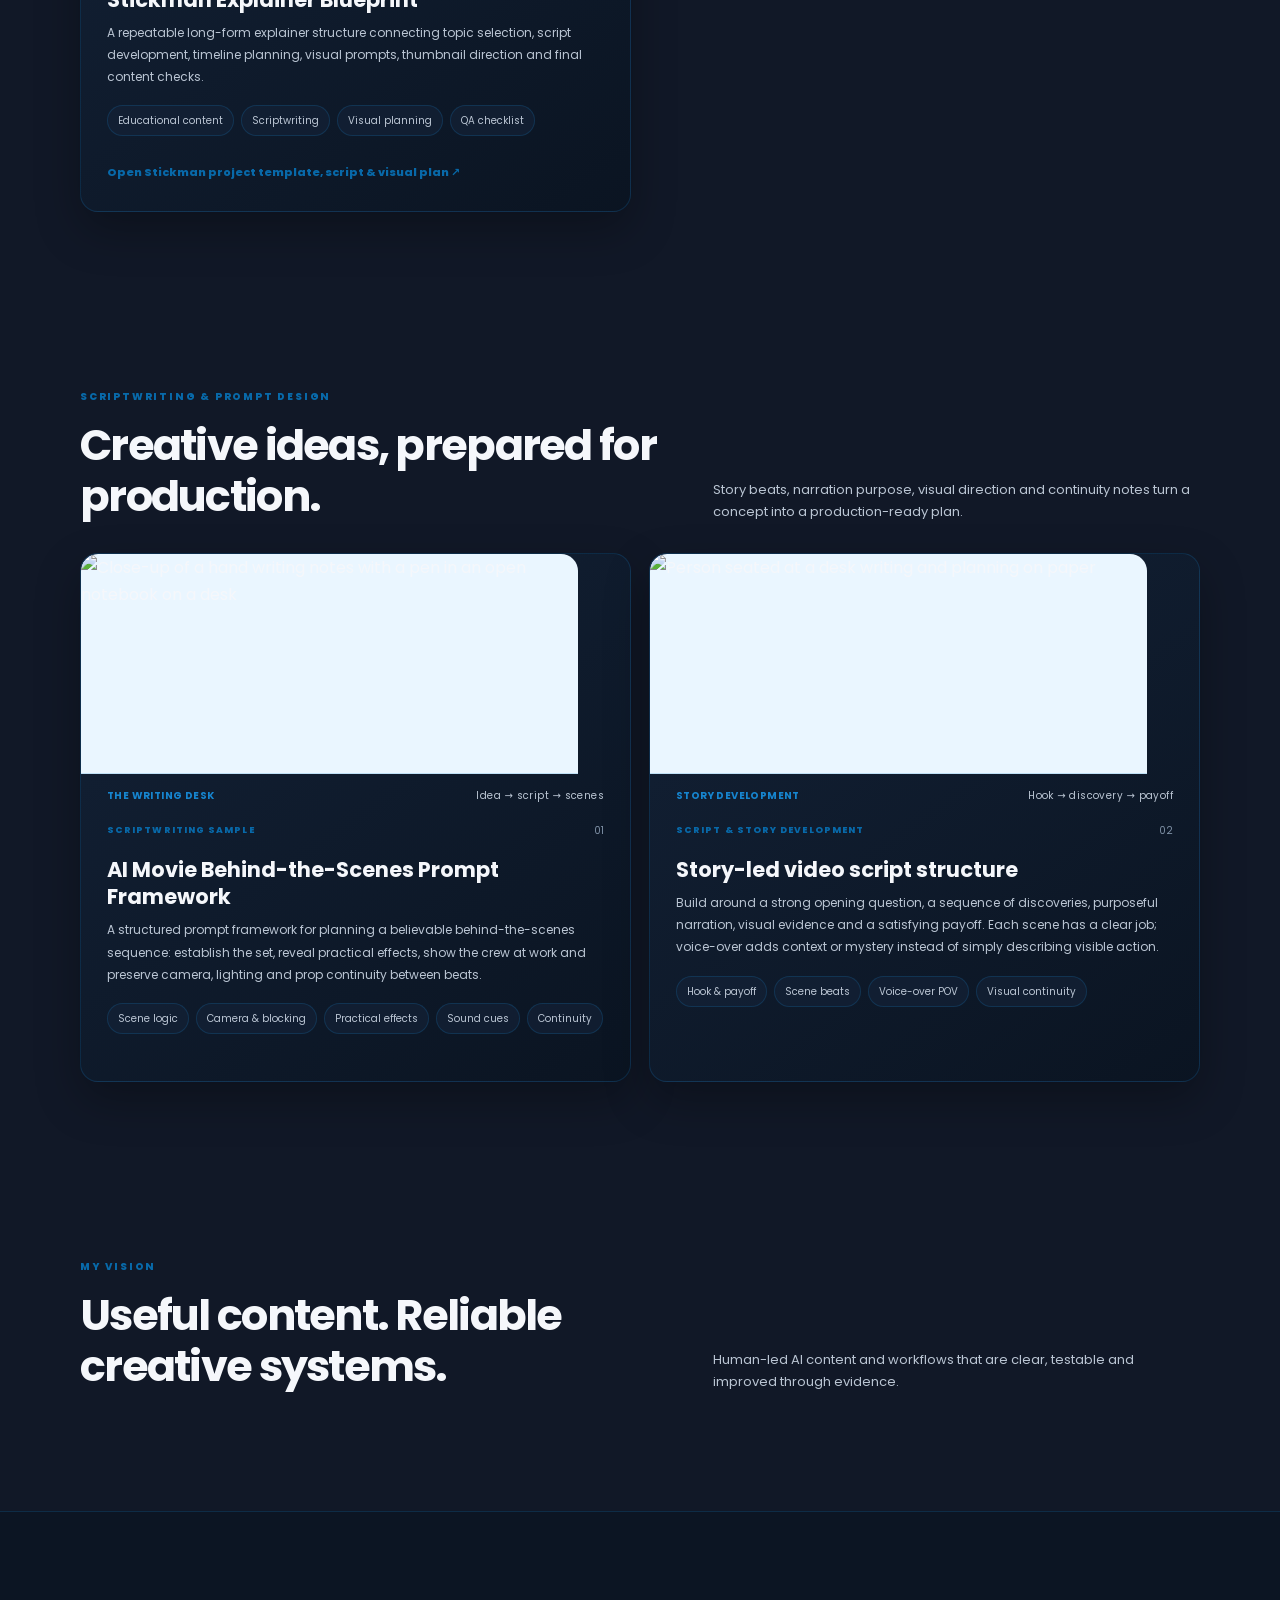
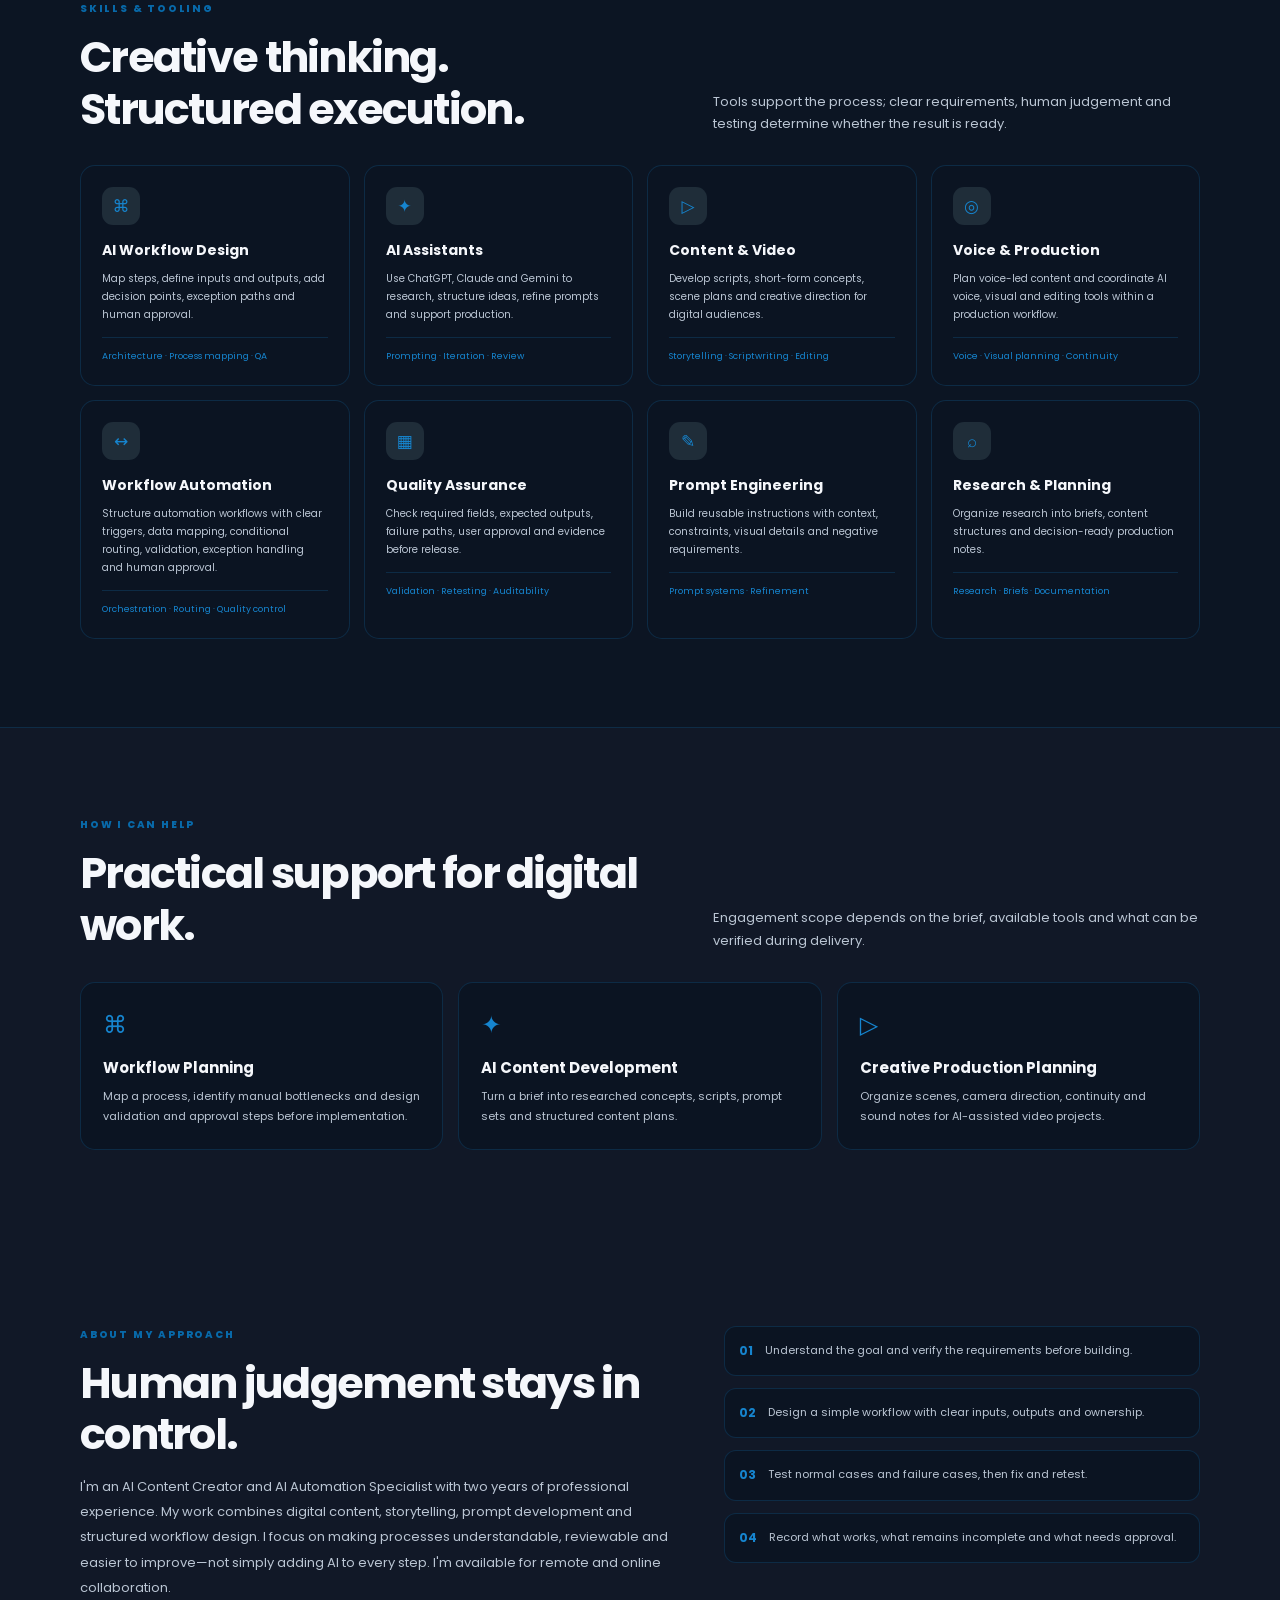
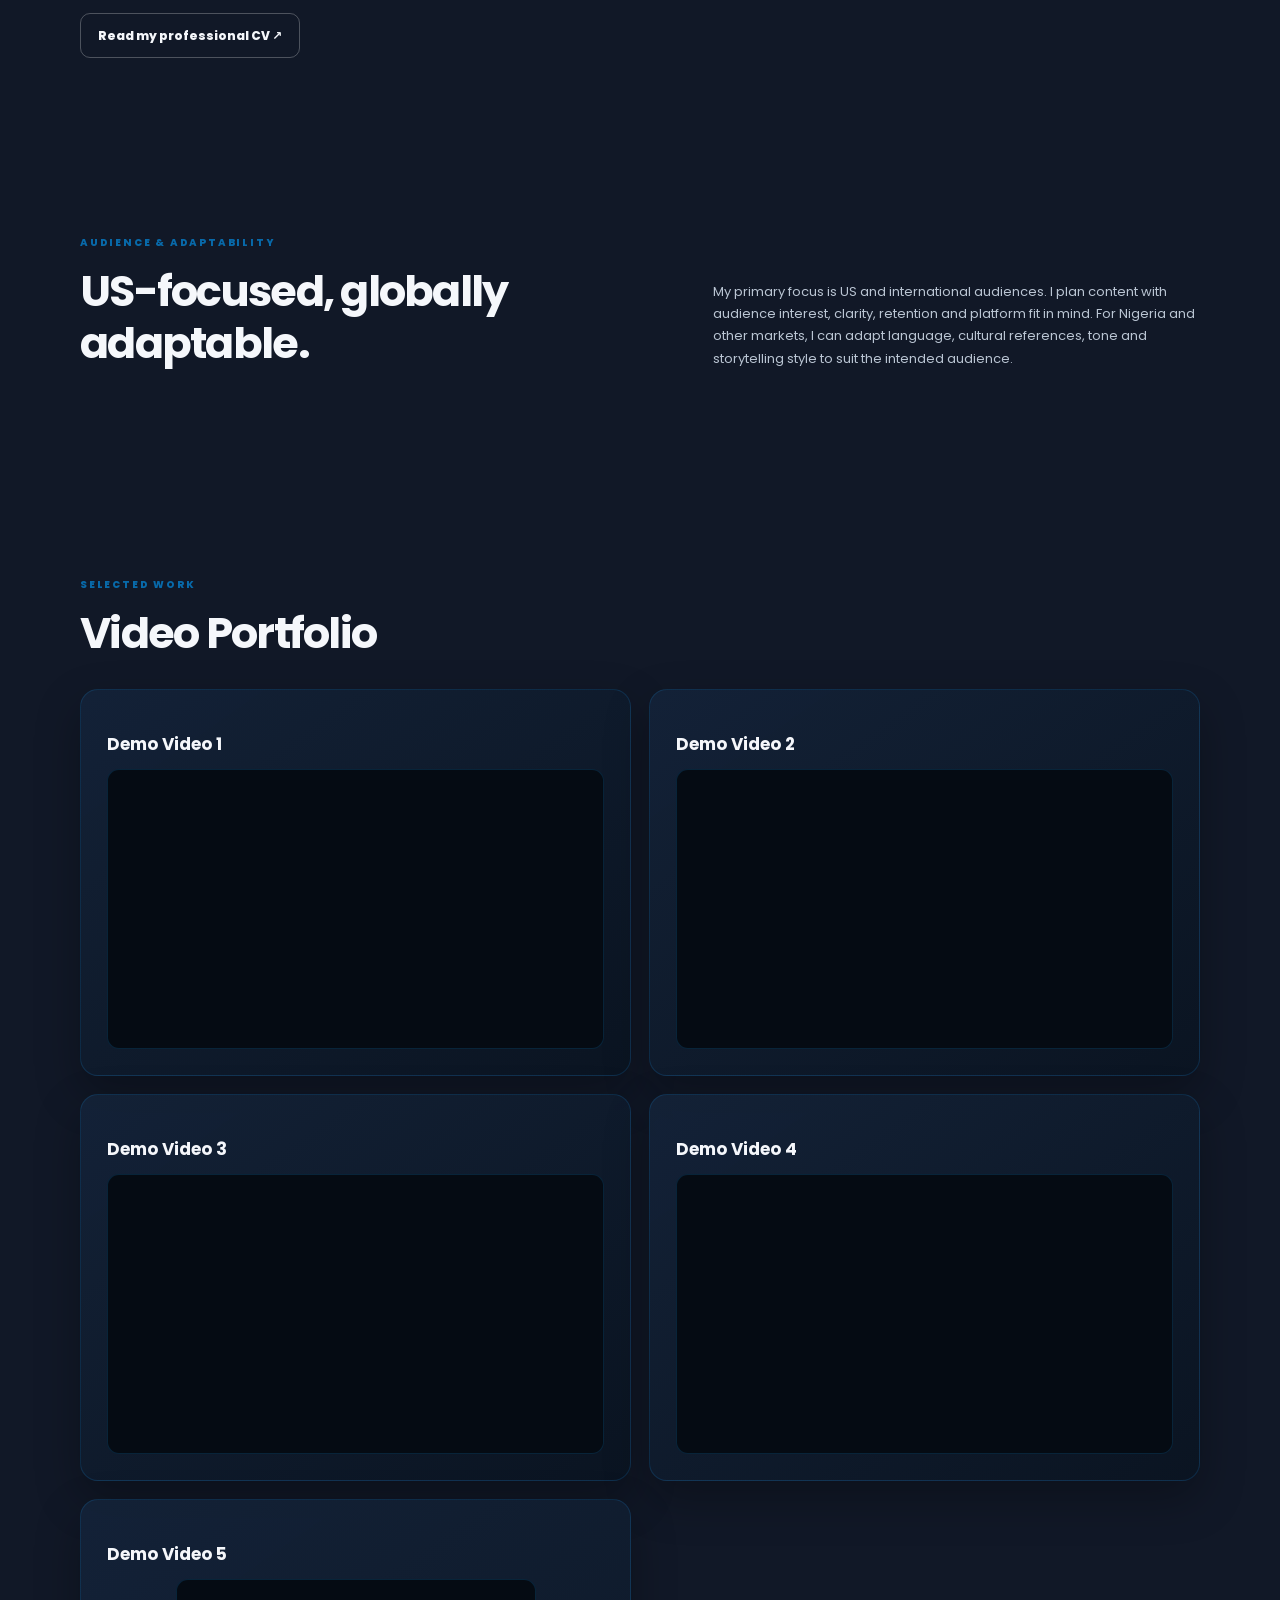
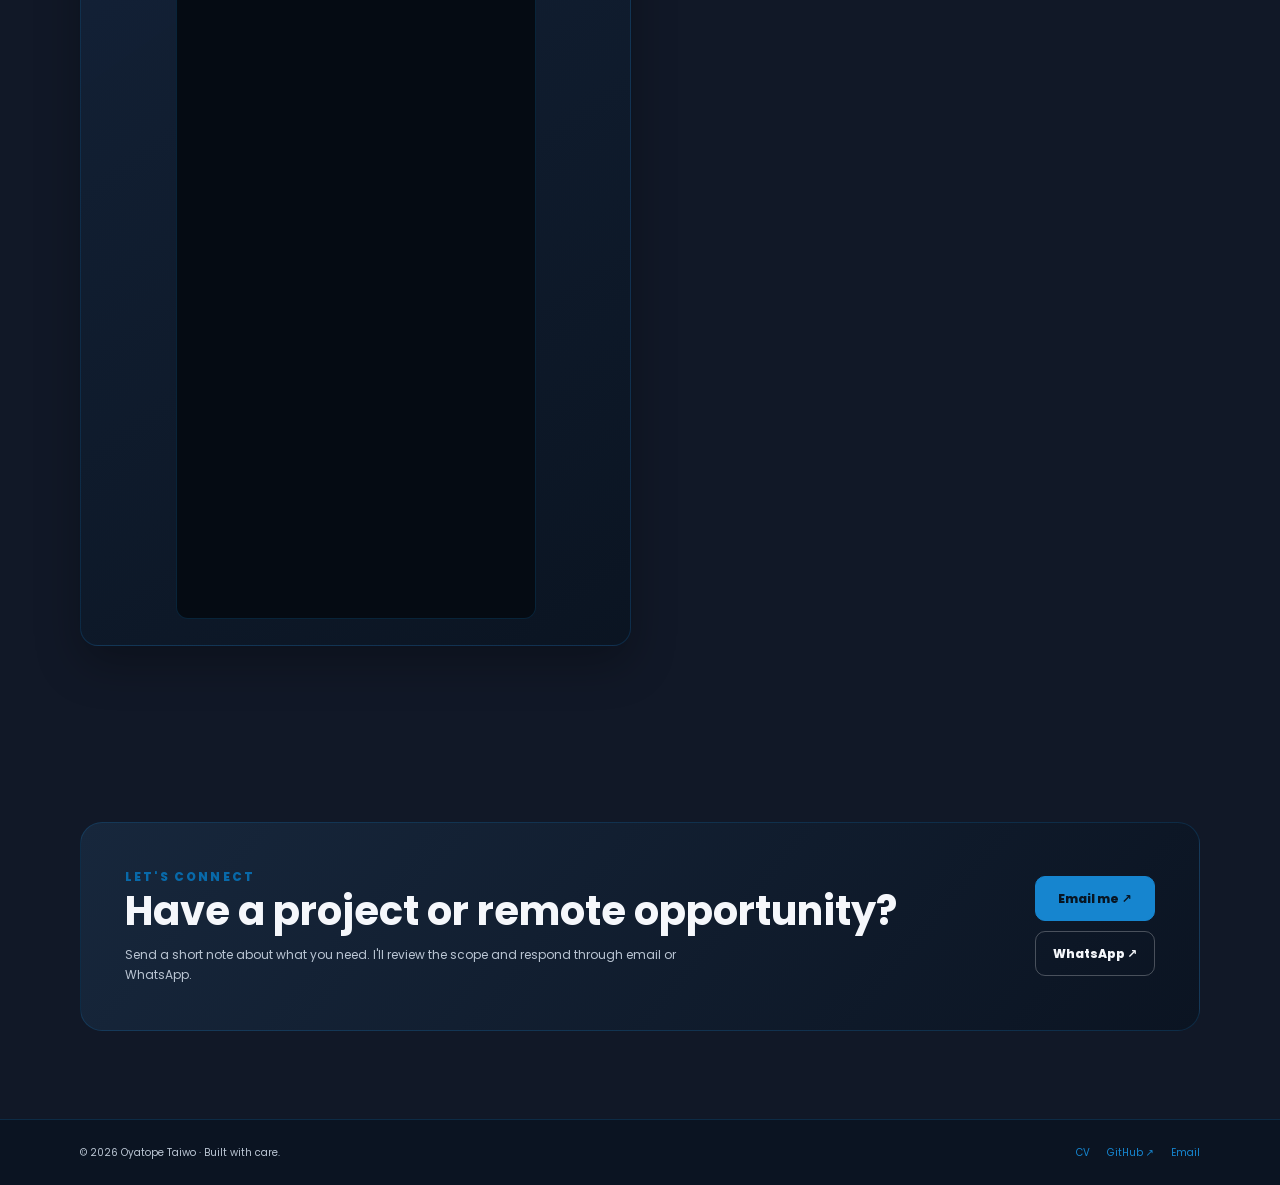
==== commit 45c93908: "Add a Pexels photo to the AI Automation Pipeline card without removing existing content" ====
--- a/index.html
+++ b/index.html
@@ -53,7 +53,8 @@
 .hero-copy{order:2}.profile-card{order:1;width:min(100%,430px);margin:0 auto;padding:22px}
 .hero-copy .availability{margin-inline:auto}.hero-copy .actions,.hero-copy .quick-tags{justify-content:center}.hero-copy>p:not(.eyebrow):not(.role){margin-inline:auto}
 .hero h1{font-size:clamp(42px,7vw,66px)}.portrait-wrap{width:150px;height:150px}
-.project{overflow:hidden}.project-preview{display:block;width:calc(100% + 52px);height:180px;object-fit:cover;margin:-26px -26px 20px;border-bottom:1px solid var(--line);background:#0b1422}.project:before{display:none}
+.project{overflow:hidden}.project-preview{display:block;width:calc(100% + 52px);height:180px;object-fit:cover;margin:-26px -26px 20px;border-bottom:1px solid var(--line);background:#0b1422}
+.pipeline-reference{display:block;width:100%;height:150px;object-fit:cover;border-radius:12px;margin:0 0 18px;border:1px solid var(--line)}.project:before{display:none}
 .project.featured .project-preview{height:220px}
 @media(max-width:700px){.hero{grid-template-columns:1fr;min-height:auto;padding-top:76px;gap:25px}.hero-copy{order:2}.profile-card{order:1}.side-nav{display:flex}.project-preview{width:calc(100% + 42px);height:170px;margin:-21px -21px 18px}.project.featured .project-preview{height:205px}}
 
@@ -187,7 +188,7 @@
 <section class="content wrap" id="work">
   <div class="section-head reveal"><div><p class="eyebrow">SELECTED WORK</p><h2>Ideas become systems.<br>Systems support better work.</h2></div><p>Explore workflow architecture, AI-assisted production and structured storytelling built around clear planning, quality control and purposeful delivery.</p></div>
   <div class="project-grid">
-    <article class="project featured reveal"><img class="project-preview" src="assets/ai-automation-pipeline.svg" alt="AI Automation Pipeline illustration showing input and research, AI processing, validation and human approval" width="1400" height="900" loading="lazy"><div class="project-top"><span class="project-type">01 · WORKFLOW ARCHITECTURE</span><span class="project-number">CASE STUDY</span></div><h3>AI Automation Pipeline</h3><p>A structured approach to moving content through research, briefing, scripting, media preparation, quality assurance, human approval and reporting. The design emphasizes clear stage transitions, validation, error handling and traceable decisions.</p><div class="pills"><span>Workflow design</span><span>Validation</span><span>Human approval</span><span>Audit trail</span></div><a class="text-link" href="si-automation-pipeline.html">Read the pipeline case study ↗</a></article>
+    <article class="project featured reveal"><img class="project-preview" src="assets/ai-automation-pipeline.svg" alt="AI Automation Pipeline illustration showing input and research, AI processing, validation and human approval" width="1400" height="900" loading="lazy"><img class="pipeline-reference" src="https://images.pexels.com/photos/12899191/pexels-photo-12899191.jpeg?auto=compress&amp;cs=tinysrgb&amp;w=1200" alt="Real-world visual reference for an AI automation workflow, showing people collaborating around a laptop" width="1200" height="800" loading="lazy"><div class="project-top"><span class="project-type">01 · WORKFLOW ARCHITECTURE</span><span class="project-number">CASE STUDY</span></div><h3>AI Automation Pipeline</h3><p>A structured approach to moving content through research, briefing, scripting, media preparation, quality assurance, human approval and reporting. The design emphasizes clear stage transitions, validation, error handling and traceable decisions.</p><div class="pills"><span>Workflow design</span><span>Validation</span><span>Human approval</span><span>Audit trail</span></div><a class="text-link" href="si-automation-pipeline.html">Read the pipeline case study ↗</a></article>
     <article class="project reveal"><img class="project-preview" src="https://images.pexels.com/photos/10698718/pexels-photo-10698718.jpeg?auto=compress&cs=tinysrgb&w=1400" alt="Close-up wildlife photograph of a lion" loading="lazy"><div class="project-top"><span class="project-type">02 · AI STORYTELLING</span><span class="project-number">CREATIVE SYSTEM</span></div><h3>WildMIND Stories</h3><p>A story-first wildlife and science entertainment concept, built around curiosity, factual care, scene planning and a quality-review process before publication.</p><div class="pills"><span>Research</span><span>Story structure</span><span>Scene planning</span><span>Quality review</span></div><span class="text-link">Wildlife storytelling · Research &amp; scene planning</span></article>
     <article class="project reveal"><img class="project-preview" src="https://images.pexels.com/photos/8088381/pexels-photo-8088381.jpeg?auto=compress&cs=tinysrgb&w=1400" alt="Behind-the-scenes film production with a camera crew working on set" loading="lazy"><div class="project-top"><span class="project-type">03 · FILM PRODUCTION</span><span class="project-number">CREATIVE SYSTEM</span></div><h3>AI Filmmaking Laboratory</h3><p>A production-focused approach to AI filmmaking, covering camera movement, continuity, scene composition, sound direction, pacing and human-led creative decisions.</p><div class="pills"><span>Visual direction</span><span>Camera planning</span><span>Sound design</span><span>Continuity</span></div><span class="text-link">Creative direction · Camera, sound &amp; continuity</span></article>
     <article class="project reveal"><img class="project-preview" src="assets/project-stickman.svg" alt="Stickman explainer character with pale oval head, dark hair and a brown tunic" loading="lazy"><div class="project-top"><span class="project-type">04 · EXPLAINER CONTENT</span><span class="project-number">CONTENT SYSTEM</span></div><h3>Stickman Explainer Blueprint</h3><p>A repeatable long-form explainer structure connecting topic selection, script development, timeline planning, visual prompts, thumbnail direction and final content checks.</p><div class="pills"><span>Educational content</span><span>Scriptwriting</span><span>Visual planning</span><span>QA checklist</span></div><a class="text-link" href="stickman-explainer.html">Open Stickman project template, script &amp; visual plan ↗</a></article>
